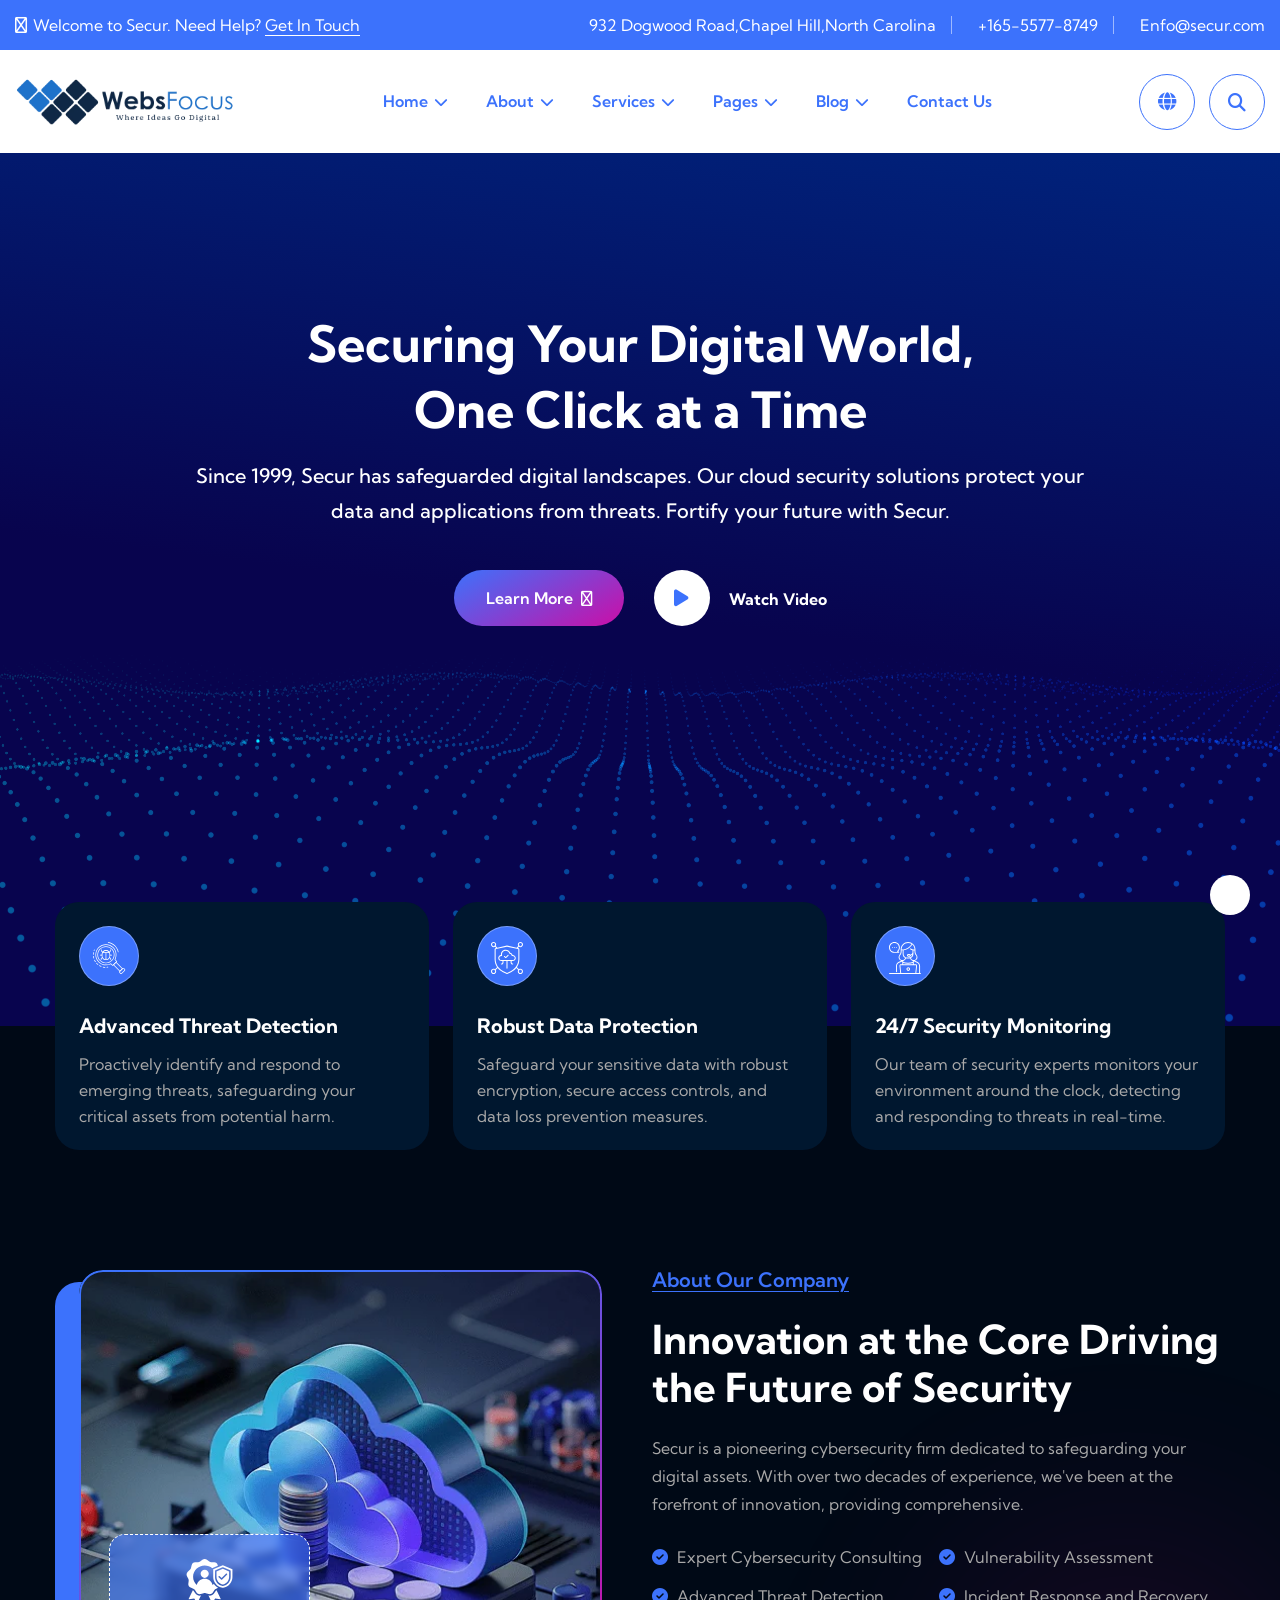
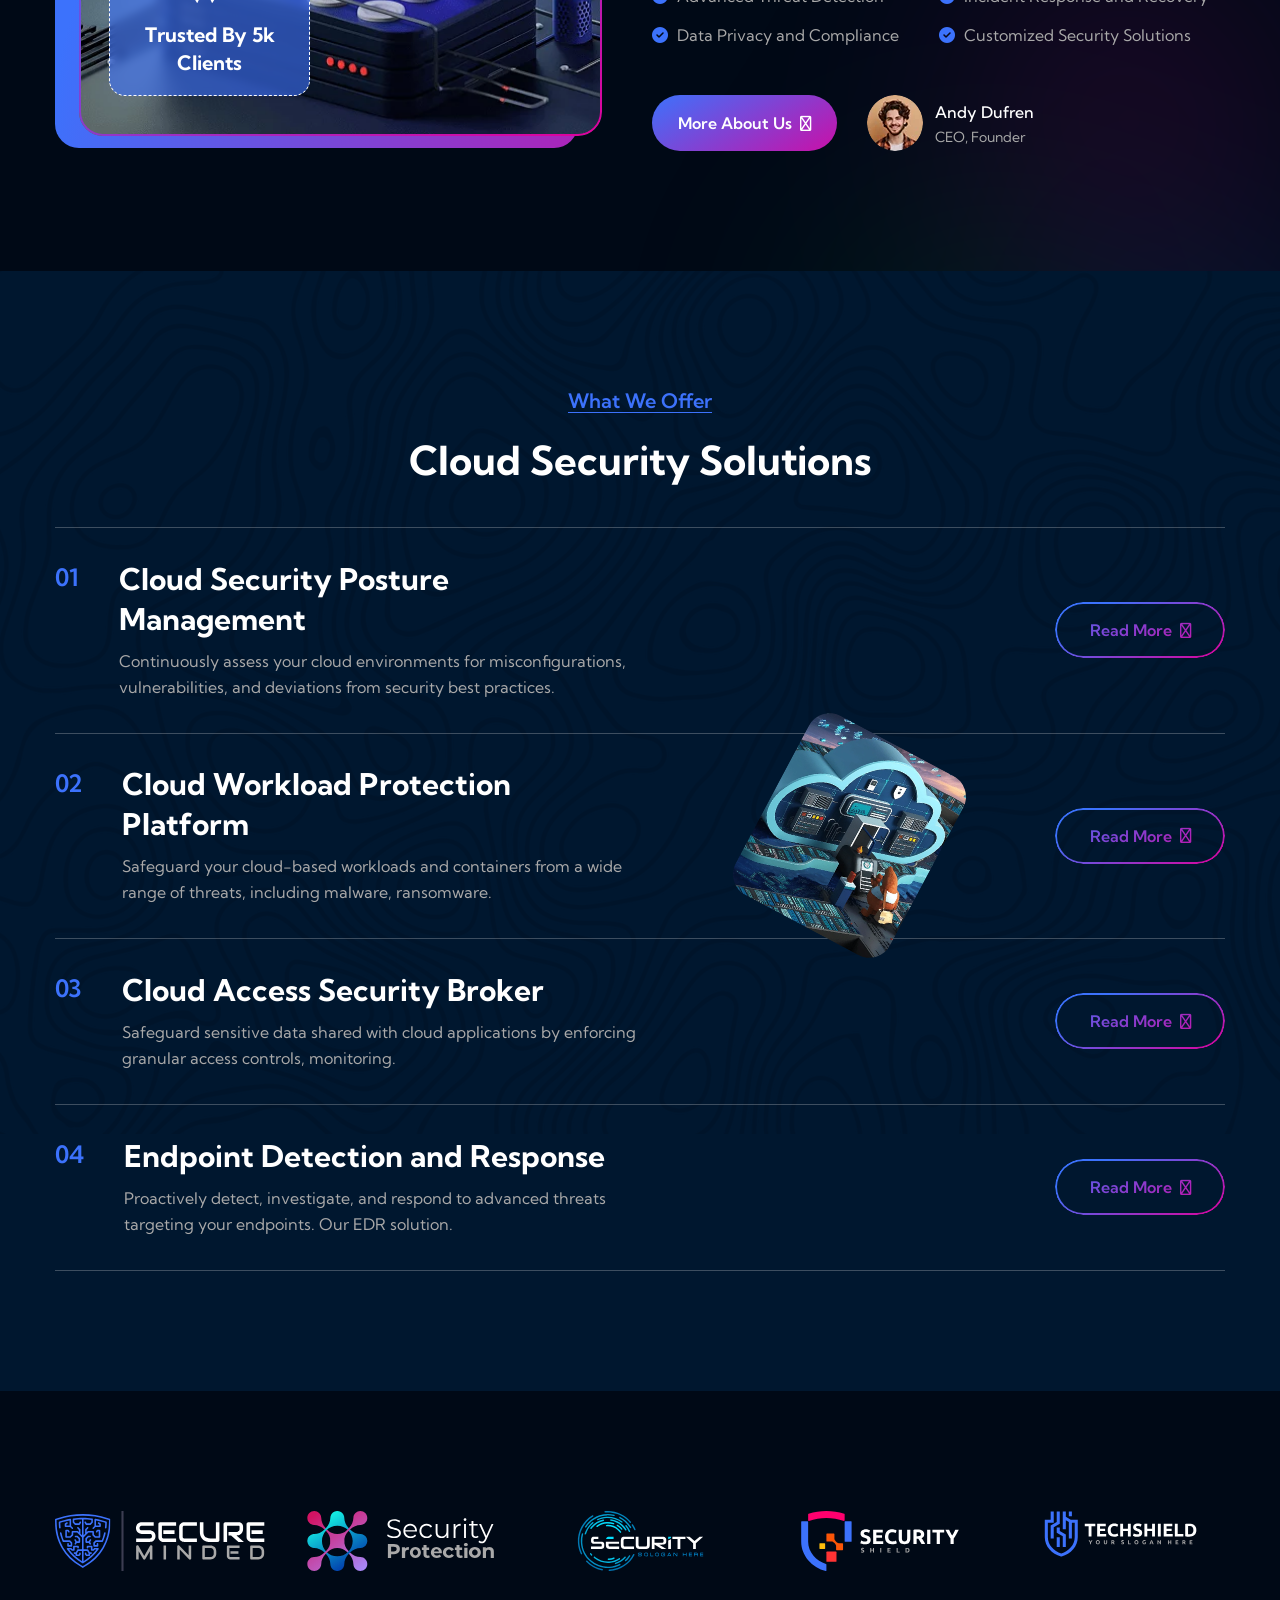
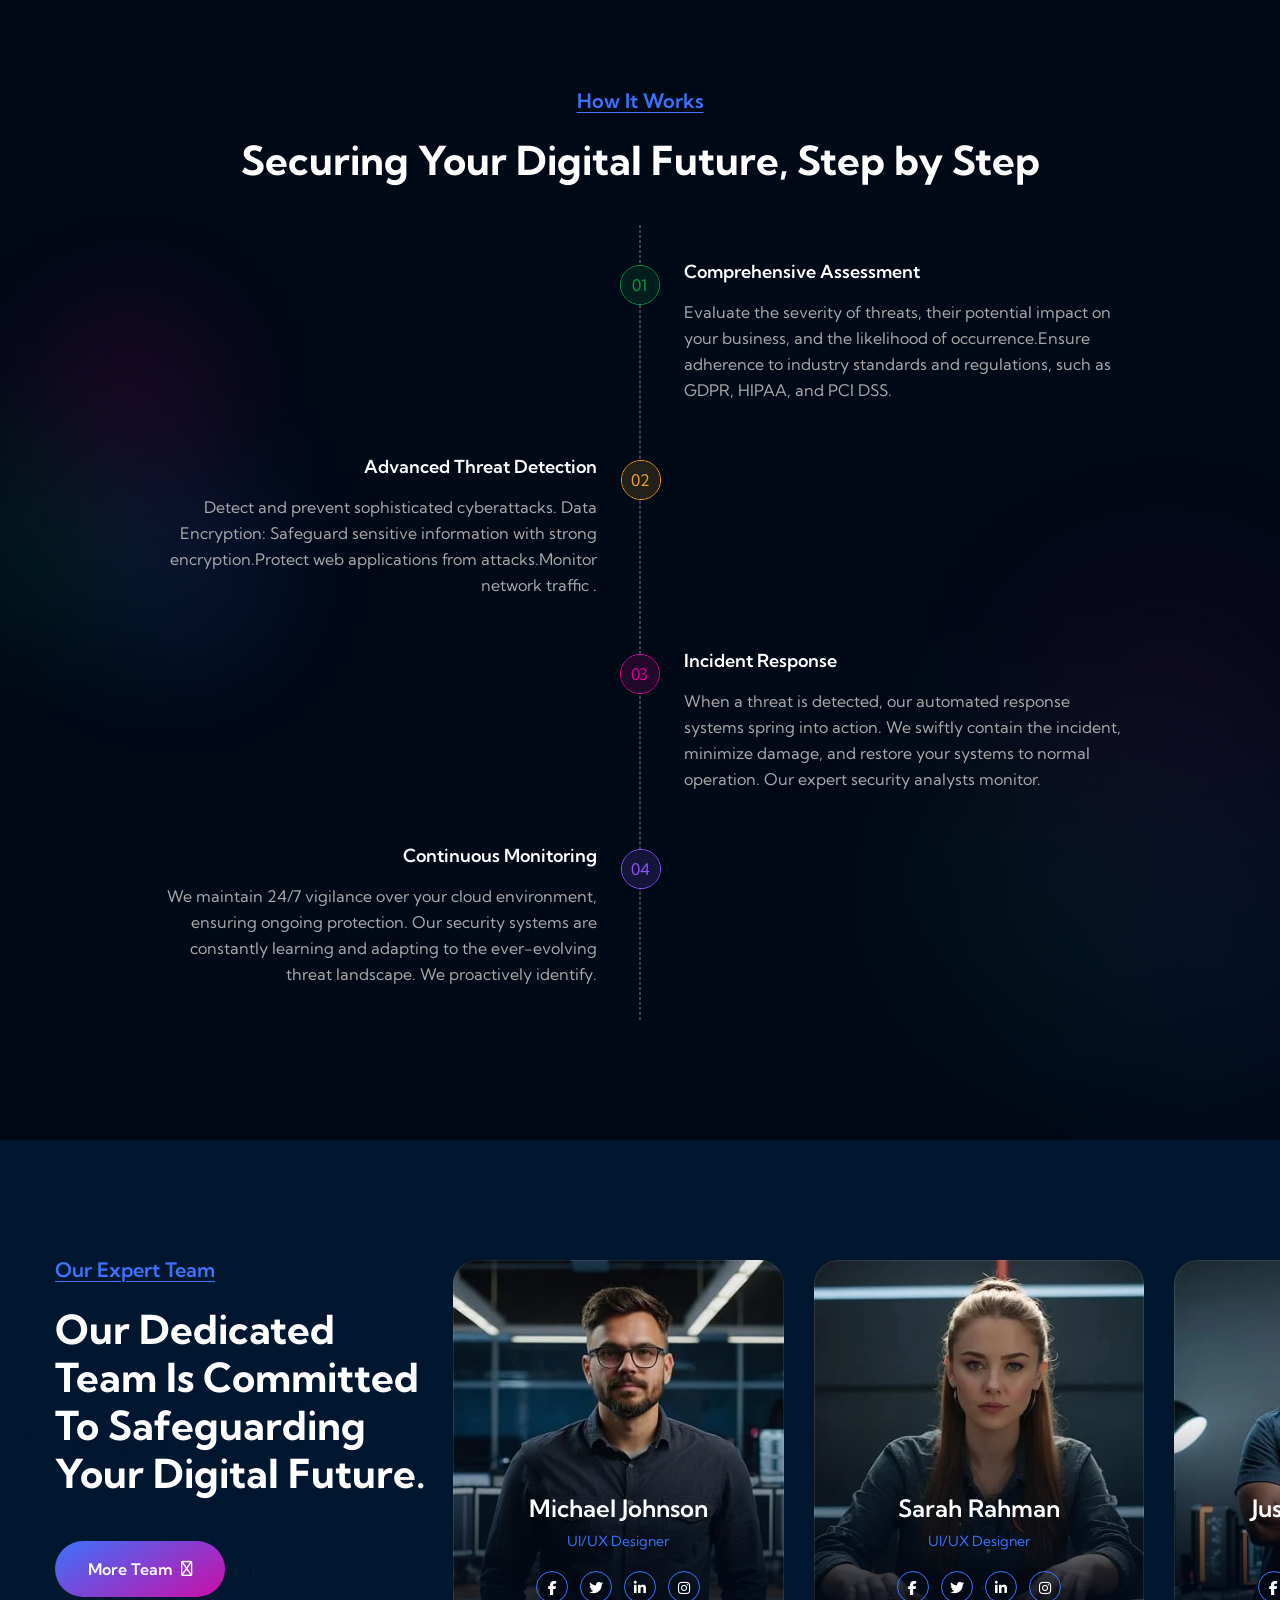
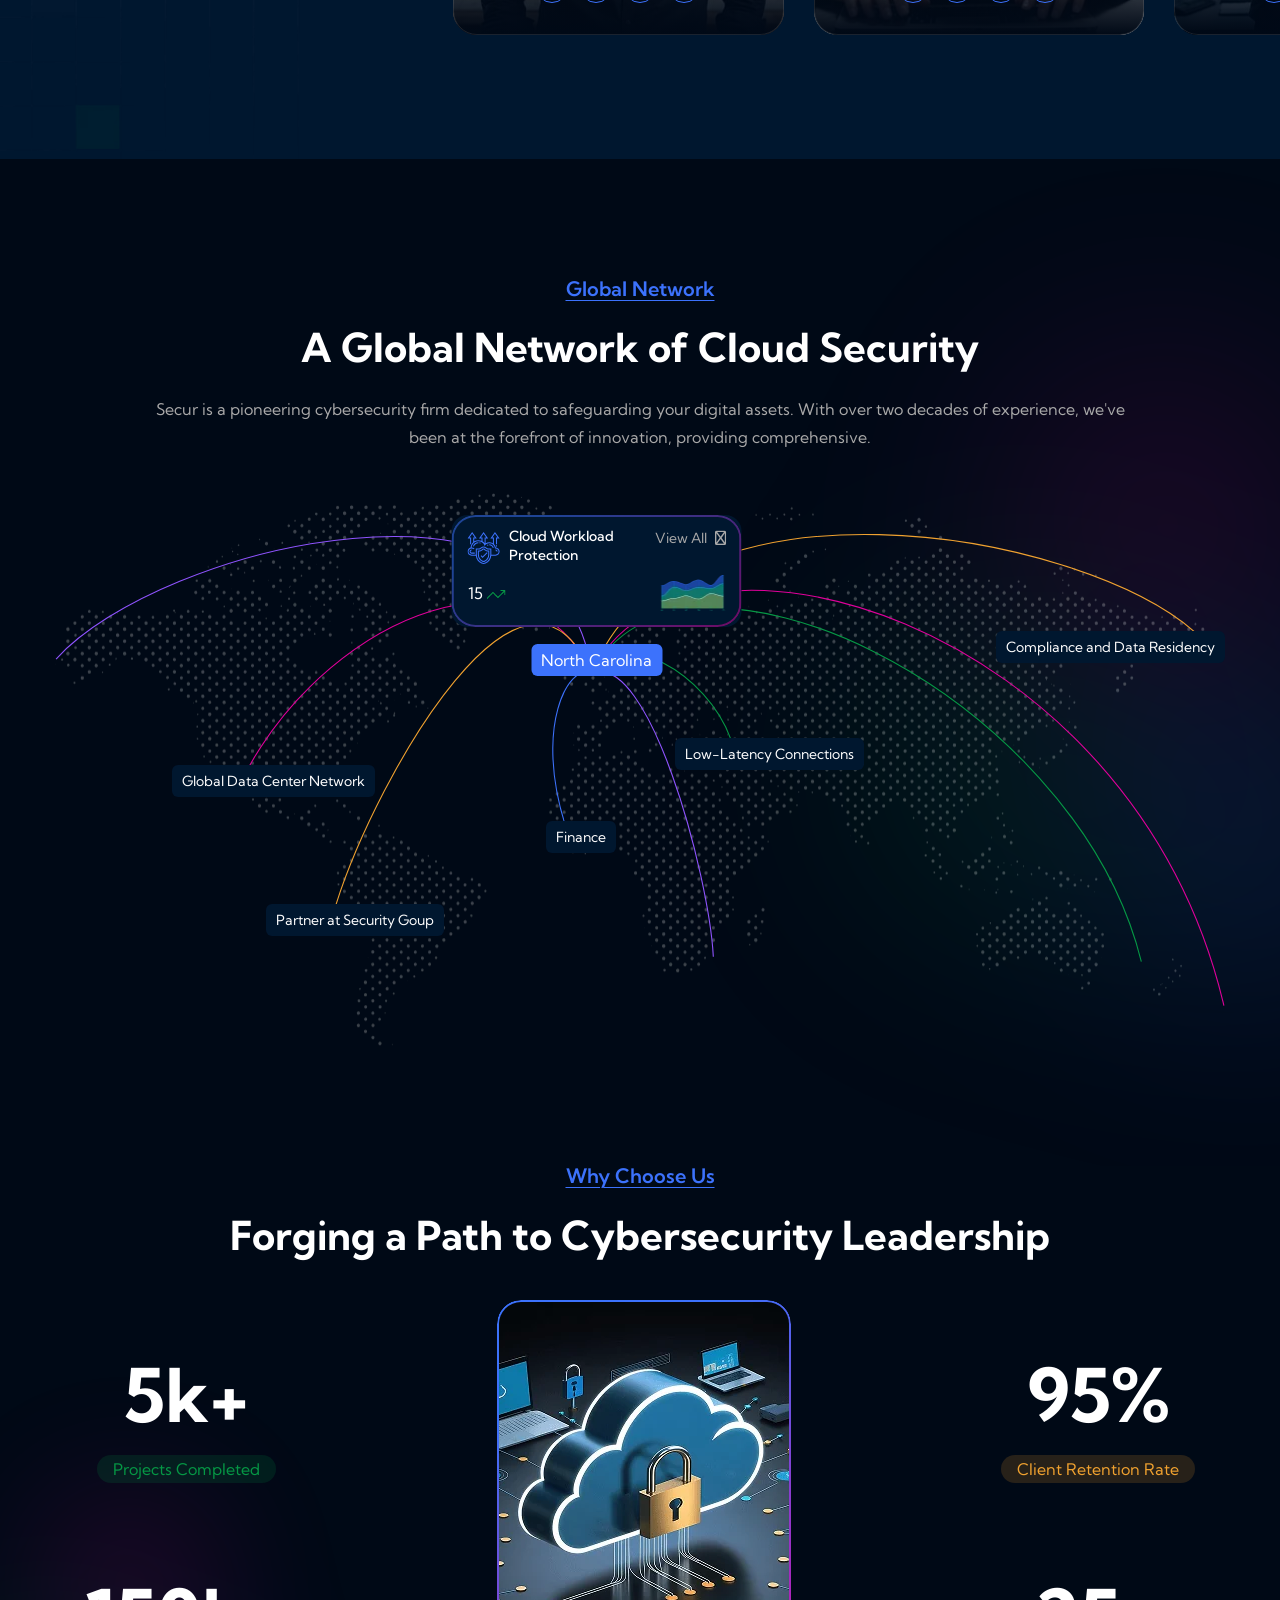
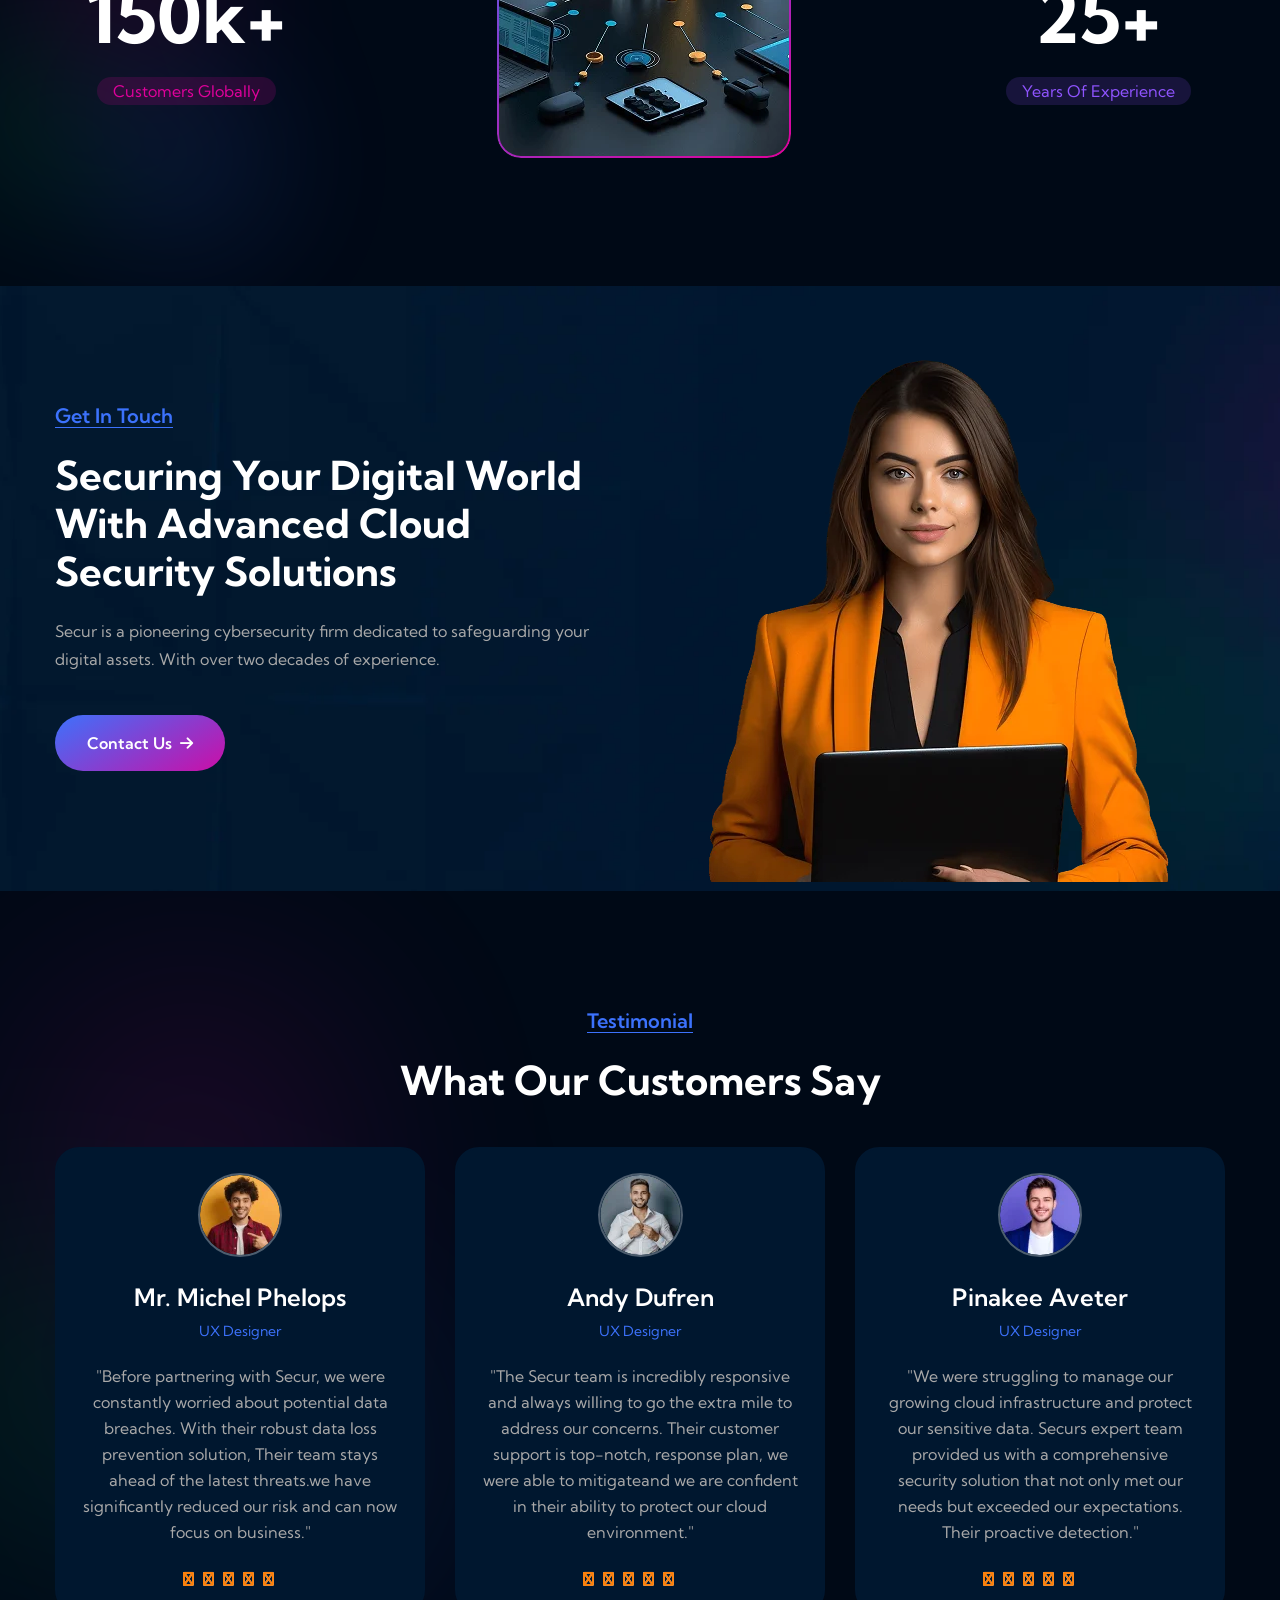
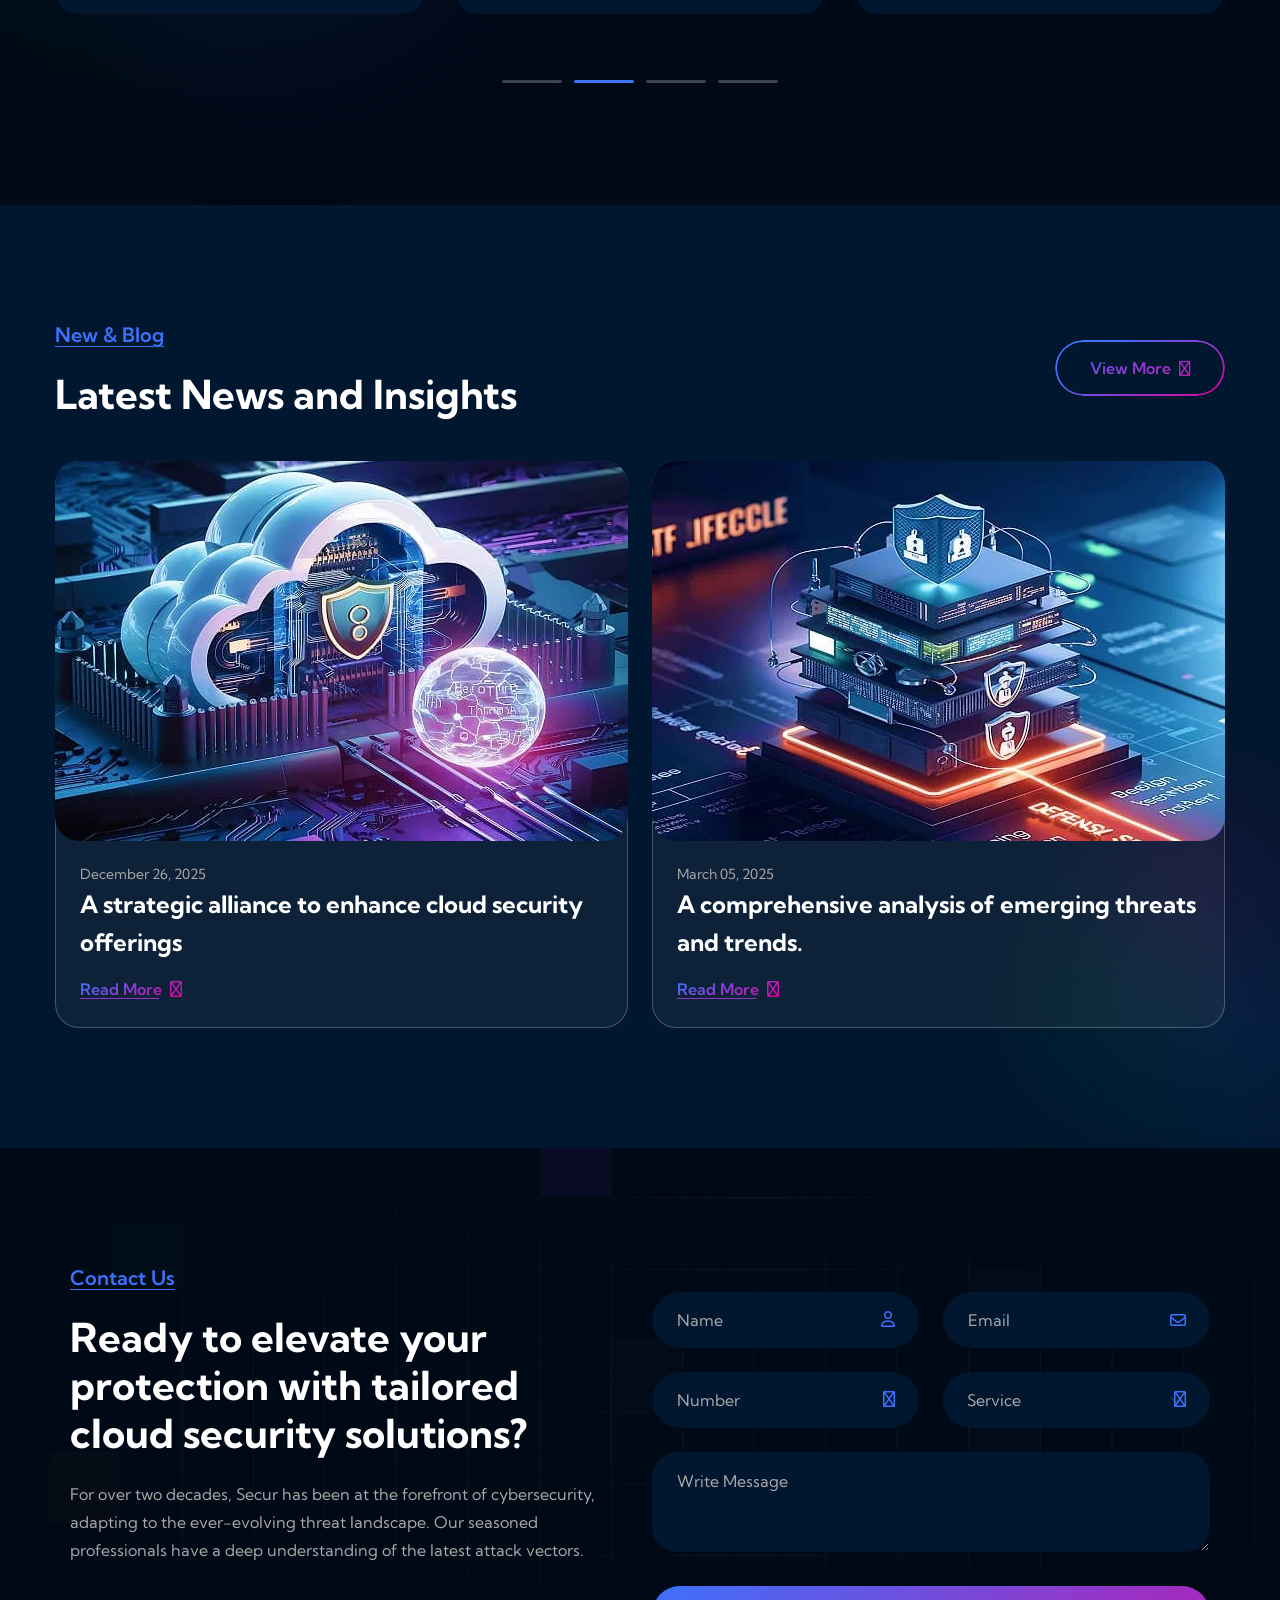
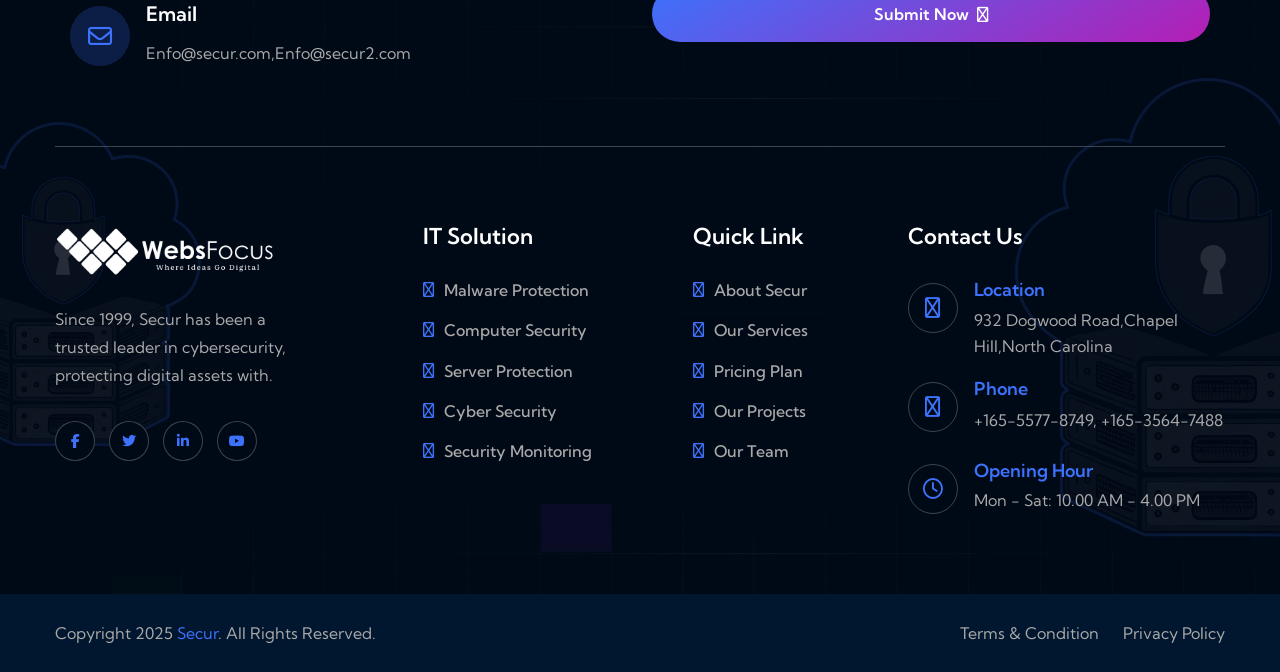
==== index.html @ 9fcf917f "header-and-logo-fix" ====
<!doctype html>
<html class="no-js" lang="zxx">

<head>
    <meta charset="utf-8">
    <meta http-equiv="x-ua-compatible" content="ie=edge">
    <title>Secur - Cyber Security Services Agency HTML Template - Home Two</title>
    <meta name="author" content="Secur">
    <meta name="description" content="Secur - Cyber Security Services Agency HTML Template">
    <meta name="keywords" content="Secur - Cyber Security Services Agency HTML Template">
    <meta name="robots" content="INDEX,FOLLOW">
    <meta name="viewport" content="width=device-width,initial-scale=1,shrink-to-fit=no">
    <link rel="stylesheet" href="https://cdnjs.cloudflare.com/ajax/libs/font-awesome/6.5.2/css/all.min.css">
    <link rel="apple-touch-icon" sizes="57x57" href="assets/img/favicons/apple-icon-57x57.png">
    <link rel="apple-touch-icon" sizes="60x60" href="assets/img/favicons/apple-icon-60x60.png">
    <link rel="apple-touch-icon" sizes="72x72" href="assets/img/favicons/apple-icon-72x72.png">
    <link rel="apple-touch-icon" sizes="76x76" href="assets/img/favicons/apple-icon-76x76.png">
    <link rel="apple-touch-icon" sizes="114x114" href="assets/img/favicons/apple-icon-114x114.png">
    <link rel="apple-touch-icon" sizes="120x120" href="assets/img/favicons/apple-icon-120x120.png">
    <link rel="apple-touch-icon" sizes="144x144" href="assets/img/favicons/apple-icon-144x144.png">
    <link rel="apple-touch-icon" sizes="152x152" href="assets/img/favicons/apple-icon-152x152.png">
    <link rel="apple-touch-icon" sizes="180x180" href="assets/img/favicons/apple-icon-180x180.png">
    <link rel="icon" type="image/png" sizes="192x192" href="assets/img/favicons/android-icon-192x192.png">
    <link rel="icon" type="image/png" sizes="32x32" href="assets/img/favicons/favicon-32x32.png">
    <link rel="icon" type="image/png" sizes="96x96" href="assets/img/favicons/favicon-96x96.png">
    <link rel="icon" type="image/png" sizes="16x16" href="assets/img/favicons/favicon-16x16.png">
    <link rel="manifest" href="assets/img/favicons/manifest.json">
    <meta name="msapplication-TileColor" content="#ffffff">
    <meta name="msapplication-TileImage" content="assets/img/favicons/ms-icon-144x144.png">
    <meta name="theme-color" content="#ffffff">
    <link rel="preconnect" href="https://fonts.googleapis.com">
    <link rel="preconnect" href="https://fonts.gstatic.com" crossorigin>
    <link href="https://fonts.googleapis.com/css2?family=Kumbh+Sans:wght@100..900&display=swap" rel="stylesheet">
    <link rel="stylesheet" href="assets/css/app.min.css">
    <link rel="stylesheet" href="assets/css/style.css">
</head>

<body>
    <div class="ot-menu-wrapper">
        <div class="ot-menu-area text-center"><button class="ot-menu-toggle"><i class="fal fa-times"></i></button>
            <div class="mobile-logo"><a href="index.html"><img src="assets/img/logo.svg" alt="Secur"></a></div>
            <div class="ot-mobile-menu">
                <ul>
                    <li class="menu-item-has-children"><a href="index.html">Home</a>
                        <ul class="sub-menu">
                            <li><a href="index.html">Home One</a></li>
                            <li><a href="index-2.html">Home Two</a></li>
                        </ul>
                    </li>
                    <li class="menu-item-has-children"><a href="#">About</a>
                        <ul class="sub-menu">
                            <li><a href="about.html">About 01</a></li>
                            <li><a href="about-2.html">About 02</a></li>
                        </ul>
                    </li>
                    <li class="menu-item-has-children"><a href="#">Services</a>
                        <ul class="sub-menu">
                            <li><a href="service.html">Service</a></li>
                            <li><a href="service-details.html">Service Details</a></li>
                        </ul>
                    </li>
                    <li class="menu-item-has-children"><a href="#">Pages</a>
                        <ul class="sub-menu">
                            <li><a href="team.html">Team</a></li>
                            <li><a href="team-details.html">Team Details</a></li>
                            <li><a href="project.html">Portfolio</a></li>
                            <li><a href="project-details.html">Portfolio Details</a></li>
                            <li><a href="pricing.html">Pricing</a></li>
                            <li><a href="testimonial.html">Testimonial</a></li>
                            <li><a href="faq.html">Faq Page</a></li>
                            <li><a href="error.html">Error Page</a></li>
                        </ul>
                    </li>
                    <li class="menu-item-has-children"><a href="#">Blog</a>
                        <ul class="sub-menu">
                            <li><a href="blog.html">Blog</a></li>
                            <li><a href="blog-details.html">Blog Details</a></li>
                        </ul>
                    </li>
                    <li><a href="contact.html">Contact Us</a></li>
                </ul>
            </div>
        </div>
    </div>
    <div class="popup-search-box d-none d-lg-block"><button class="searchClose"><i class="fal fa-times"></i></button>
        <div class="sidemenu-content">
            <form action="#"><input type="text" placeholder="What are you looking for?"> <button type="submit"><i
                        class="fal fa-search"></i></button></form>
        </div>
    </div>
    <div class="sidemenu-wrapper sidemenu-info">
        <div class="sidemenu-content"><button class="closeButton sideMenuCls"><i class="far fa-times"></i></button>
            <div class="widget">
                <div class="ot-widget-about">
                    <div class="about-logo"><a href="index.html"><img src="assets/img/logo.svg" alt="Secur"></a></div>
                    <p class="about-text">An IT consultancy can help you assess your technology needs and develop a
                        technology strategy that aligns with your business</p>
                    <div class="ot-social"><a href="https://www.facebook.com/"><i class="fab fa-facebook-f"></i></a> <a
                            href="https://www.twitter.com/"><i class="fab fa-twitter"></i></a> <a
                            href="https://www.linkedin.com/"><i class="fab fa-linkedin-in"></i></a> <a
                            href="https://www.whatsapp.com/"><i class="fab fa-whatsapp"></i></a></div>
                </div>
            </div>
            <div class="widget widget_contact_info" data-cue="slideInUp">
                <h3 class="widget_title">Need Any Help?</h3>
                <p></p>
                <div class="ot-widget-contact">
                    <div class="info-box">
                        <div class="box-icon"><i class="far fa-map-marker-alt"></i></div>
                        <div class="media-body">
                            <h3 class="box-title">Location</h3>
                            <p class="box-text">932 Dogwood Road,Chapel Hill,North Carolina</p>
                        </div>
                    </div>
                    <div class="info-box">
                        <div class="box-icon"><i class="far fa-phone"></i></div>
                        <div class="media-body">
                            <h3 class="box-title">Phone</h3><a class="box-link"
                                href="tel:16555778749">+165-5577-8749,</a> <a class="box-link"
                                href="tel:16535647488">+165-3564-7488</a>
                        </div>
                    </div>
                    <div class="info-box">
                        <div class="box-icon"><i class="far fa-envelope"></i></div>
                        <div class="media-body">
                            <h3 class="box-title">Email</h3><a class="box-link"
                                href="mailto:enfo@secur2.com">Enfo@secur.com,</a> <a class="box-link"
                                href="mailto:enfo@secur2.com">Enfo@secur2.com</a>
                        </div>
                    </div>
                </div>
            </div>
            <div class="widget">
                <h3 class="widget_title">Newsletter</h3>
                <div class="newsletter-widget">
                    <p class="footer-text">Sign up to searing weekly newsletter to get the latest updates from us.</p>
                    <form action="#" class="newsletter-form">
                        <div class="form-group"><input class="form-control" type="email"
                                placeholder="Enter Email Address" required=""></div><button type="submit"
                            class="icon-btn"><i class="fal fa-paper-plane"></i></button>
                    </form>
                </div>
            </div>
        </div>
    </div>
    <header class="ot-header header-layout2">
        <div class="header-top">
            <div class="container">
                <div class="row justify-content-xl-between justify-content-center align-items-center gy-2">
                    <div class="col-auto">
                        <div class="header-links">
                            <ul>
                                <li><i class="far fa-home"></i>Welcome to <a href="index.html">Secur.</a> Need Help? <a
                                        class="line-btn" href="contact.html">Get in Touch</a></li>
                            </ul>
                        </div>
                    </div>
                    <div class="col-auto d-none d-xl-block">
                        <div class="header-links">
                            <ul>
                                <li><i class="fal fa-map-marker-alt"></i><a target="_blank"
                                        href="https://www.google.com/maps/">932 Dogwood Road,Chapel Hill,North
                                        Carolina</a></li>
                                <li><i class="fal fa-phone"></i> <a href="tel:1655778749">+165-5577-8749</a></li>
                                <li><i class="fal fa-envelope"></i> <a href="mailto:Enfo@secur.com">Enfo@secur.com</a>
                                </li>
                            </ul>
                        </div>
                    </div>
                </div>
            </div>
        </div>
        <div class="sticky-wrapper">
            <div class="menu-area">
                <div class="container">
                    <div class="row align-items-center justify-content-between">
                        <div class="col-auto">
                            <div class="header-logo"><a href="index.html"><img src="assets/img/logo.webp" width="220"
                                        height="44" alt="Secur"></a></div>
                        </div>
                        <div class="col-auto">
                            <nav class="main-menu d-none d-lg-inline-block">
                                <ul>
                                    <li class="menu-item-has-children"><a href="index.html">Home</a>
                                        <ul class="sub-menu">
                                            <li><a href="index.html">Home One</a></li>
                                            <li><a href="index-2.html">Home Two</a></li>
                                        </ul>
                                    </li>
                                    <li class="menu-item-has-children"><a href="#">About</a>
                                        <ul class="sub-menu">
                                            <li><a href="about.html">About 01</a></li>
                                            <li><a href="about-2.html">About 02</a></li>
                                        </ul>
                                    </li>
                                    <li class="menu-item-has-children"><a href="#">Services</a>
                                        <ul class="sub-menu">
                                            <li><a href="service.html">Service</a></li>
                                            <li><a href="service-details.html">Service Details</a></li>
                                        </ul>
                                    </li>
                                    <li class="menu-item-has-children"><a href="#">Pages</a>
                                        <ul class="sub-menu">
                                            <li><a href="team.html">Team</a></li>
                                            <li><a href="team-details.html">Team Details</a></li>
                                            <li><a href="project.html">Portfolio</a></li>
                                            <li><a href="project-details.html">Portfolio Details</a></li>
                                            <li><a href="pricing.html">Pricing</a></li>
                                            <li><a href="testimonial.html">Testimonial</a></li>
                                            <li><a href="faq.html">Faq Page</a></li>
                                            <li><a href="error.html">Error Page</a></li>
                                        </ul>
                                    </li>
                                    <li class="menu-item-has-children"><a href="#">Blog</a>
                                        <ul class="sub-menu">
                                            <li><a href="blog.html">Blog</a></li>
                                            <li><a href="blog-details.html">Blog Details</a></li>
                                        </ul>
                                    </li>
                                    <li><a href="contact.html">Contact Us</a></li>
                                </ul>
                            </nav>
                        </div>
                        <div class="col-auto">
                            <div class="header-button">
                                <div class="dropdown-link"><a class="dropdown-toggle icon-btn" href="#" role="button"
                                        id="dropdownMenuLink1" data-bs-toggle="dropdown" aria-expanded="false"><i
                                            class="fa-solid fa-globe"></i></a>
                                    <ul class="dropdown-menu" aria-labelledby="dropdownMenuLink1">
                                        <li><a href="#">German</a> <a href="#">French</a> <a href="#">Italian</a> <a
                                                href="#">Latvian</a> <a href="#">Spanish</a> <a href="#">Greek</a></li>
                                    </ul>
                                </div><button type="button" class="icon-btn searchBoxToggler d-lg-block"><i
                                        class="fa-solid fa-magnifying-glass"></i></button>
                            </div>
                        </div>
                    </div>
                </div>
            </div>
        </div>
    </header>
    <div class="ot-hero-wrapper hero-2" id="hero2">
        <div class="waves"></div>
        <div class="hero-bg-line1">
            <div class="line"></div>
            <div class="line"></div>
            <div class="line"></div>
            <div class="line"></div>
            <div class="line"></div>
            <div class="line d-sm-block d-none"></div>
            <div class="line d-sm-block d-none"></div>
            <div class="line d-sm-block d-none"></div>
            <div class="line d-sm-block d-none"></div>
            <div class="line d-sm-block d-none"></div>
        </div>
        <div class="container">
            <div class="row justify-content-center text-center">
                <div class="col-12">
                    <div class="hero-style2">
                        <h1 class="hero-title"><span class="title1" data-cue="slideInUp" data-delay="100">Securing Your
                                Digital World,</span> <span class="title2" data-cue="slideInUp" data-delay="200">One
                                Click at a Time</span></h1>
                        <p class="hero-text" data-cue="slideInUp" data-delay="300">Since 1999, Secur has safeguarded
                            digital landscapes. Our cloud security solutions protect your data and applications from
                            threats. Fortify your future with Secur.</p>
                        <div class="btn-wrap justify-content-center" data-cue="slideInUp" data-delay="200"><a
                                href="contact.html" class="ot-btn">Learn More <i
                                    class="far fa-long-arrow-right ms-2"></i></a> <a
                                href="https://www.youtube.com/watch?v=_sI_Ps7JSEk"
                                class="video-btn-wrap popup-video"><span class="play-btn"><i
                                        class="fas fa-play"></i></span> Watch Video</a></div>
                    </div>
                </div>
            </div>
        </div>
    </div>
    <script src="assets/js/wave.js"></script>
    <section class="feature-area-1 position-relative z-index-common">
        <div class="container">
            <div class="row gy-30">
                <div class="col-lg-4" data-cue="slideInUp">
                    <div class="feature-card">
                        <div class="box-icon"><img src="assets/img/icon/feature-icon1-1.svg" alt="icon"></div>
                        <h3 class="box-title">Advanced Threat Detection</h3>
                        <p class="box-text">Proactively identify and respond to emerging threats, safeguarding your
                            critical assets from potential harm.</p>
                    </div>
                </div>
                <div class="col-lg-4" data-cue="slideInUp">
                    <div class="feature-card">
                        <div class="box-icon"><img src="assets/img/icon/feature-icon1-2.svg" alt="icon"></div>
                        <h3 class="box-title">Robust Data Protection</h3>
                        <p class="box-text">Safeguard your sensitive data with robust encryption, secure access
                            controls, and data loss prevention measures.</p>
                    </div>
                </div>
                <div class="col-lg-4" data-cue="slideInUp">
                    <div class="feature-card">
                        <div class="box-icon"><img src="assets/img/icon/feature-icon1-3.svg" alt="icon"></div>
                        <h3 class="box-title">24/7 Security Monitoring</h3>
                        <p class="box-text">Our team of security experts monitors your environment around the clock,
                            detecting and responding to threats in real-time.</p>
                    </div>
                </div>
            </div>
        </div>
    </section>
    <div class="about-sec2 position-relative overflow-hidden space" id="about-sec">
        <div class="shape-mockup bg-gradient-shape1" data-bottom="0" data-right="0" data-left="auto" data-top="auto">
        </div>
        <div class="container">
            <div class="row gy-40">
                <div class="col-xl-6">
                    <div class="img-box2" data-cue="slideInLeft">
                        <div class="img1">
                            <div class="img-box2-shape1"></div><img src="assets/img/normal/about2-1.png" alt="About">
                        </div>
                        <div class="about-experience-wrap jump">
                            <div class="box-icon"><img src="assets/img/icon/about-icon2-1.svg" alt="icon"></div>
                            <div class="about-counter-wrap">Trusted By 5k Clients</div>
                        </div>
                    </div>
                </div>
                <div class="col-xl-6">
                    <div class="about-wrap2">
                        <div class="title-area mb-25"><span class="sub-title style2" data-cue="slideInUp">About Our
                                Company</span>
                            <h2 class="sec-title" data-cue="slideInUp" data-delay="100">Innovation at the Core Driving
                                the Future of Security</h2>
                            <p class="sec-text" data-cue="slideInUp" data-delay="200">Secur is a pioneering
                                cybersecurity firm dedicated to safeguarding your digital assets. With over two decades
                                of experience, we've been at the forefront of innovation, providing comprehensive.</p>
                        </div>
                        <div class="check-list style-grid" data-cue="slideInUp">
                            <ul>
                                <li><i class="fas fa-check-circle"></i> Expert Cybersecurity Consulting</li>
                                <li><i class="fas fa-check-circle"></i> Vulnerability Assessment</li>
                                <li><i class="fas fa-check-circle"></i> Advanced Threat Detection</li>
                                <li><i class="fas fa-check-circle"></i> Incident Response and Recovery</li>
                                <li><i class="fas fa-check-circle"></i> Data Privacy and Compliance</li>
                                <li><i class="fas fa-check-circle"></i> Customized Security Solutions</li>
                            </ul>
                        </div>
                        <div class="btn-wrap mt-35" data-cue="slideInUp"><a href="about.html" class="ot-btn">More About
                                Us<i class="far fa-long-arrow-right ms-2"></i></a>
                            <div class="about-profile">
                                <div class="avater"><img src="assets/img/normal/about-profile1-1.png" alt="avater">
                                </div>
                                <div class="media-body">
                                    <h5 class="about-profile-name">Andy Dufren</h5>
                                    <p class="desig">CEO, Founder</p>
                                </div>
                            </div>
                        </div>
                    </div>
                </div>
            </div>
        </div>
    </div>
    <section class="bg-top-center bg-smoke space overflow-hidden" id="service-sec"
        data-bg-src="assets/img/bg/bg-wave-shape1.png">
        <div class="container">
            <div class="title-area text-center"><span class="sub-title style2" data-cue="slideInUp">What We Offer</span>
                <h2 class="sec-title" data-cue="slideInUp">Cloud Security Solutions</h2>
            </div>
            <div class="row justify-content-center">
                <div class="col-12 service-list-wrap" data-cue="slideInUp">
                    <div class="service-list hover-item">
                        <div class="box-number">01</div>
                        <div class="box-content">
                            <h3 class="box-title"><a href="service-details.html">Cloud Security Posture Management</a>
                            </h3>
                            <p class="box-text">Continuously assess your cloud environments for misconfigurations,
                                vulnerabilities, and deviations from security best practices.</p>
                        </div>
                        <div class="box-img"><img src="assets/img/service/service2-1.jpg" alt="img"></div>
                        <div class="btn-wrap"><a href="service-details.html" class="ot-btn style-border">Read More<i
                                    class="far fa-long-arrow-right ms-2"></i></a></div>
                    </div>
                </div>
                <div class="col-12 service-list-wrap" data-cue="slideInUp">
                    <div class="service-list hover-item item-active">
                        <div class="box-number">02</div>
                        <div class="box-content">
                            <h3 class="box-title"><a href="service-details.html">Cloud Workload Protection Platform</a>
                            </h3>
                            <p class="box-text">Safeguard your cloud-based workloads and containers from a wide range of
                                threats, including malware, ransomware.</p>
                        </div>
                        <div class="box-img"><img src="assets/img/service/service2-2.jpg" alt="img"></div>
                        <div class="btn-wrap"><a href="service-details.html" class="ot-btn style-border">Read More<i
                                    class="far fa-long-arrow-right ms-2"></i></a></div>
                    </div>
                </div>
                <div class="col-12 service-list-wrap" data-cue="slideInUp">
                    <div class="service-list hover-item">
                        <div class="box-number">03</div>
                        <div class="box-content">
                            <h3 class="box-title"><a href="service-details.html">Cloud Access Security Broker</a></h3>
                            <p class="box-text">Safeguard sensitive data shared with cloud applications by enforcing
                                granular access controls, monitoring.</p>
                        </div>
                        <div class="box-img"><img src="assets/img/service/service2-3.jpg" alt="img"></div>
                        <div class="btn-wrap"><a href="service-details.html" class="ot-btn style-border">Read More<i
                                    class="far fa-long-arrow-right ms-2"></i></a></div>
                    </div>
                </div>
                <div class="col-12 service-list-wrap" data-cue="slideInUp">
                    <div class="service-list hover-item">
                        <div class="box-number">04</div>
                        <div class="box-content">
                            <h3 class="box-title"><a href="service-details.html">Endpoint Detection and Response</a>
                            </h3>
                            <p class="box-text">Proactively detect, investigate, and respond to advanced threats
                                targeting your endpoints. Our EDR solution.</p>
                        </div>
                        <div class="box-img"><img src="assets/img/service/service2-4.jpg" alt="img"></div>
                        <div class="btn-wrap"><a href="service-details.html" class="ot-btn style-border">Read More<i
                                    class="far fa-long-arrow-right ms-2"></i></a></div>
                    </div>
                </div>
            </div>
        </div>
    </section>
    <div class="space">
        <div class="container ot-container">
            <div class="swiper ot-slider" data-cue="slideInUp" id="blogSlider1"
                data-slider-options='{"breakpoints":{"0":{"slidesPerView":2},"576":{"slidesPerView":"2"},"768":{"slidesPerView":"3"},"992":{"slidesPerView":"4"},"1200":{"slidesPerView":"5"},"1400":{"slidesPerView":"5"}}}'>
                <div class="swiper-wrapper">
                    <div class="swiper-slide">
                        <div class="brand-card"><a target="_blank" href="#"><img src="assets/img/brand/brand_1_1.svg"
                                    alt="Brand Logo"></a></div>
                    </div>
                    <div class="swiper-slide">
                        <div class="brand-card"><a target="_blank" href="#"><img src="assets/img/brand/brand_1_2.svg"
                                    alt="Brand Logo"></a></div>
                    </div>
                    <div class="swiper-slide">
                        <div class="brand-card"><a target="_blank" href="#"><img src="assets/img/brand/brand_1_3.svg"
                                    alt="Brand Logo"></a></div>
                    </div>
                    <div class="swiper-slide">
                        <div class="brand-card"><a target="_blank" href="#"><img src="assets/img/brand/brand_1_4.svg"
                                    alt="Brand Logo"></a></div>
                    </div>
                    <div class="swiper-slide">
                        <div class="brand-card"><a target="_blank" href="#"><img src="assets/img/brand/brand_1_5.svg"
                                    alt="Brand Logo"></a></div>
                    </div>
                    <div class="swiper-slide">
                        <div class="brand-card"><a target="_blank" href="#"><img src="assets/img/brand/brand_1_1.svg"
                                    alt="Brand Logo"></a></div>
                    </div>
                    <div class="swiper-slide">
                        <div class="brand-card"><a target="_blank" href="#"><img src="assets/img/brand/brand_1_2.svg"
                                    alt="Brand Logo"></a></div>
                    </div>
                    <div class="swiper-slide">
                        <div class="brand-card"><a target="_blank" href="#"><img src="assets/img/brand/brand_1_3.svg"
                                    alt="Brand Logo"></a></div>
                    </div>
                    <div class="swiper-slide">
                        <div class="brand-card"><a target="_blank" href="#"><img src="assets/img/brand/brand_1_4.svg"
                                    alt="Brand Logo"></a></div>
                    </div>
                    <div class="swiper-slide">
                        <div class="brand-card"><a target="_blank" href="#"><img src="assets/img/brand/brand_1_5.svg"
                                    alt="Brand Logo"></a></div>
                    </div>
                </div>
            </div>
        </div>
    </div>
    <div class="space-bottom overflow-hidden">
        <div class="shape-mockup bg-gradient-shape1 why-bg-gradient1" data-top="auto" data-bottom="30%" data-right="0"
            data-left="auto"></div>
        <div class="shape-mockup bg-gradient-shape1 why-bg-gradient2" data-top="20%" data-left="3%"></div>
        <div class="container">
            <div class="title-area mb-40 text-center"><span class="sub-title style2" data-cue="slideInUp">How it
                    Works</span>
                <h2 class="sec-title" data-cue="slideInUp" data-delay="100">Securing Your Digital Future, Step by Step
                </h2>
            </div>
            <div class="row">
                <div class="col-12">
                    <ul class="work-process-list">
                        <li class="work-process-single-list" data-cue="slideInUp">
                            <div class="single-work-process">
                                <div class="box-number" data-theme-color="#069845"><span class="box-number-bg"
                                        data-theme-color="#011E1D"></span> 01</div>
                                <div class="box-content">
                                    <h4 class="box-title">Comprehensive Assessment</h4>
                                    <p class="box-text">Evaluate the severity of threats, their potential impact on your
                                        business, and the likelihood of occurrence.Ensure adherence to industry
                                        standards and regulations, such as GDPR, HIPAA, and PCI DSS.</p>
                                </div>
                            </div>
                        </li>
                        <li class="work-process-single-list" data-cue="slideInUp">
                            <div class="single-work-process">
                                <div class="box-number" data-theme-color="#F0A230"><span class="box-number-bg"
                                        data-theme-color="#24201A"></span> 02</div>
                                <div class="box-content">
                                    <h4 class="box-title">Advanced Threat Detection</h4>
                                    <p class="box-text">Detect and prevent sophisticated cyberattacks. Data Encryption:
                                        Safeguard sensitive information with strong encryption.Protect web applications
                                        from attacks.Monitor network traffic .</p>
                                </div>
                            </div>
                        </li>
                        <li class="work-process-single-list" data-cue="slideInUp">
                            <div class="single-work-process">
                                <div class="box-number" data-theme-color="#E0009B"><span class="box-number-bg"
                                        data-theme-color="#22082A"></span> 03</div>
                                <div class="box-content">
                                    <h4 class="box-title">Incident Response</h4>
                                    <p class="box-text">When a threat is detected, our automated response systems spring
                                        into action. We swiftly contain the incident, minimize damage, and restore your
                                        systems to normal operation. Our expert security analysts monitor.</p>
                                </div>
                            </div>
                        </li>
                        <li class="work-process-single-list" data-cue="slideInUp">
                            <div class="single-work-process">
                                <div class="box-number" data-theme-color="#8F54FF"><span class="box-number-bg"
                                        data-theme-color="#151439"></span> 04</div>
                                <div class="box-content">
                                    <h4 class="box-title">Continuous Monitoring</h4>
                                    <p class="box-text">We maintain 24/7 vigilance over your cloud environment, ensuring
                                        ongoing protection. Our security systems are constantly learning and adapting to
                                        the ever-evolving threat landscape. We proactively identify.</p>
                                </div>
                            </div>
                        </li>
                    </ul>
                </div>
            </div>
        </div>
    </div>
    <section class="space bg-smoke overflow-hidden" id="team-sec" data-bg-src="assets/img/bg/team-bg2-1.png">
        <div class="container">
            <div class="row">
                <div class="col-xl-4">
                    <div class="title-area"><span class="sub-title style2" data-cue="slideInUp">Our Expert Team</span>
                        <h2 class="sec-title" data-cue="slideInUp">Our Dedicated Team Is Committed To Safeguarding Your
                            Digital Future.</h2>
                        <div class="btn-wrap" data-cue="slideInUp"><a href="team.html" class="ot-btn mb-0">More Team<i
                                    class="far fa-long-arrow-right ms-2"></i></a></div>
                    </div>
                </div>
                <div class="col-xl-8">
                    <div class="slider-area">
                        <div class="swiper ot-slider team-slider2" data-cue="slideInUp" id="teamSlider2"
                            data-slider-options='{"breakpoints":{"0":{"slidesPerView":1},"600":{"slidesPerView":"2"},"768":{"slidesPerView":"3"}}}'>
                            <div class="swiper-wrapper">
                                <div class="swiper-slide">
                                    <div class="ot-team team-card2">
                                        <div class="box-img"><img src="assets/img/team/team_2_1.jpg" alt="Team"></div>
                                        <div class="box-content">
                                            <h3 class="box-title"><a href="team-details.html">Michael Johnson</a></h3>
                                            <span class="box-desig">UI/UX Designer</span>
                                            <div class="ot-social style3"><a target="_blank"
                                                    href="https://facebook.com/"><i class="fab fa-facebook-f"></i></a>
                                                <a target="_blank" href="https://twitter.com/"><i
                                                        class="fab fa-twitter"></i></a> <a target="_blank"
                                                    href="https://linkedin.com/"><i class="fab fa-linkedin-in"></i></a>
                                                <a target="_blank" href="https://instagram.com/"><i
                                                        class="fab fa-instagram"></i></a></div>
                                        </div>
                                    </div>
                                </div>
                                <div class="swiper-slide">
                                    <div class="ot-team team-card2">
                                        <div class="box-img"><img src="assets/img/team/team_2_2.jpg" alt="Team"></div>
                                        <div class="box-content">
                                            <h3 class="box-title"><a href="team-details.html">Sarah Rahman</a></h3><span
                                                class="box-desig">UI/UX Designer</span>
                                            <div class="ot-social style3"><a target="_blank"
                                                    href="https://facebook.com/"><i class="fab fa-facebook-f"></i></a>
                                                <a target="_blank" href="https://twitter.com/"><i
                                                        class="fab fa-twitter"></i></a> <a target="_blank"
                                                    href="https://linkedin.com/"><i class="fab fa-linkedin-in"></i></a>
                                                <a target="_blank" href="https://instagram.com/"><i
                                                        class="fab fa-instagram"></i></a></div>
                                        </div>
                                    </div>
                                </div>
                                <div class="swiper-slide">
                                    <div class="ot-team team-card2">
                                        <div class="box-img"><img src="assets/img/team/team_2_3.jpg" alt="Team"></div>
                                        <div class="box-content">
                                            <h3 class="box-title"><a href="team-details.html">Justin Kingdony</a></h3>
                                            <span class="box-desig">UI/UX Designer</span>
                                            <div class="ot-social style3"><a target="_blank"
                                                    href="https://facebook.com/"><i class="fab fa-facebook-f"></i></a>
                                                <a target="_blank" href="https://twitter.com/"><i
                                                        class="fab fa-twitter"></i></a> <a target="_blank"
                                                    href="https://linkedin.com/"><i class="fab fa-linkedin-in"></i></a>
                                                <a target="_blank" href="https://instagram.com/"><i
                                                        class="fab fa-instagram"></i></a></div>
                                        </div>
                                    </div>
                                </div>
                                <div class="swiper-slide">
                                    <div class="ot-team team-card2">
                                        <div class="box-img"><img src="assets/img/team/team_2_1.jpg" alt="Team"></div>
                                        <div class="box-content">
                                            <h3 class="box-title"><a href="team-details.html">Michael Johnson</a></h3>
                                            <span class="box-desig">UI/UX Designer</span>
                                            <div class="ot-social style3"><a target="_blank"
                                                    href="https://facebook.com/"><i class="fab fa-facebook-f"></i></a>
                                                <a target="_blank" href="https://twitter.com/"><i
                                                        class="fab fa-twitter"></i></a> <a target="_blank"
                                                    href="https://linkedin.com/"><i class="fab fa-linkedin-in"></i></a>
                                                <a target="_blank" href="https://instagram.com/"><i
                                                        class="fab fa-instagram"></i></a></div>
                                        </div>
                                    </div>
                                </div>
                                <div class="swiper-slide">
                                    <div class="ot-team team-card2">
                                        <div class="box-img"><img src="assets/img/team/team_2_2.jpg" alt="Team"></div>
                                        <div class="box-content">
                                            <h3 class="box-title"><a href="team-details.html">Sarah Rahman</a></h3><span
                                                class="box-desig">UI/UX Designer</span>
                                            <div class="ot-social style3"><a target="_blank"
                                                    href="https://facebook.com/"><i class="fab fa-facebook-f"></i></a>
                                                <a target="_blank" href="https://twitter.com/"><i
                                                        class="fab fa-twitter"></i></a> <a target="_blank"
                                                    href="https://linkedin.com/"><i class="fab fa-linkedin-in"></i></a>
                                                <a target="_blank" href="https://instagram.com/"><i
                                                        class="fab fa-instagram"></i></a></div>
                                        </div>
                                    </div>
                                </div>
                                <div class="swiper-slide">
                                    <div class="ot-team team-card2">
                                        <div class="box-img"><img src="assets/img/team/team_2_3.jpg" alt="Team"></div>
                                        <div class="box-content">
                                            <h3 class="box-title"><a href="team-details.html">Justin Kingdony</a></h3>
                                            <span class="box-desig">UI/UX Designer</span>
                                            <div class="ot-social style3"><a target="_blank"
                                                    href="https://facebook.com/"><i class="fab fa-facebook-f"></i></a>
                                                <a target="_blank" href="https://twitter.com/"><i
                                                        class="fab fa-twitter"></i></a> <a target="_blank"
                                                    href="https://linkedin.com/"><i class="fab fa-linkedin-in"></i></a>
                                                <a target="_blank" href="https://instagram.com/"><i
                                                        class="fab fa-instagram"></i></a></div>
                                        </div>
                                    </div>
                                </div>
                            </div>
                        </div>
                    </div>
                </div>
            </div>
        </div>
    </section>
    <section class="space overflow-hidden">
        <div class="shape-mockup bg-gradient-shape1" data-top="20%" data-right="-3%" data-left="auto"></div>
        <div class="container">
            <div class="row justify-content-center align-items-center">
                <div class="col-xl-10">
                    <div class="title-area text-center"><span class="sub-title style2" data-cue="slideInUp">Global
                            Network</span>
                        <h2 class="sec-title" data-cue="slideInUp">A Global Network of Cloud Security</h2>
                        <p class="sec-text" data-cue="slideInUp">Secur is a pioneering cybersecurity firm dedicated to
                            safeguarding your digital assets. With over two decades of experience, we've been at the
                            forefront of innovation, providing comprehensive.</p>
                    </div>
                </div>
            </div>
            <div class="network-wrap bg-auto" data-cue="slideInUp" data-bg-src="assets/img/bg/map-bg1-1.png">
                <div class="network-line" data-cue="slideInUp"><svg viewBox="0 0 1077 436" fill="none"
                        xmlns="http://www.w3.org/2000/svg">
                        <path d="M494 129.5C573.5 -27.5014 937.5 143.5 1000 394.498" stroke="#069845" />
                        <path d="M494.5 128.501C573 -38.9998 990.5 74.5002 1076 435" stroke="#E0009B" />
                        <path d="M494.5 128.506C570.5 -64.499 938.5 -4.50002 1048.5 90.5006" stroke="#F0A230" />
                        <path d="M494 129.5C440 4.9998 258.5 71.9994 178 215.998" stroke="#E0009B" />
                        <path d="M494 128.496C472 120 441 179 470 269.999" stroke="#3C72FC" />
                        <path d="M494 129.315C520.5 83.5004 600.5 129.315 622 189.501" stroke="#069845" />
                        <path d="M494 129.316C546.5 106.999 602 314.499 606 390" stroke="#8F54FF" />
                        <path d="M493.5 129.5C434 -15.3582 297 221 258.5 342.5" stroke="#F0A230" />
                        <path d="M494 129.501C469 -79.4987 96.5 11.0001 1 116" stroke="#8F54FF" />
                    </svg></div>
                <div class="location-wrap">
                    <div class="location-card">
                        <div class="box-content">
                            <div class="box-icon"><svg width="33" height="32" viewBox="0 0 33 32" fill="none"
                                    xmlns="http://www.w3.org/2000/svg">
                                    <path
                                        d="M17.3173 16.9705C16.6492 16.3024 15.4831 16.3024 14.8151 16.9705C13.8122 17.9733 12.4793 18.5253 11.0613 18.5253H10.3652V22.7497C10.3652 25.7401 12.131 28.4574 14.8638 29.6717C15.2453 29.8412 15.6495 29.9272 16.0662 29.9272C16.4829 29.9272 16.8871 29.8412 17.2686 29.6722C20.0014 28.4574 21.7672 25.7401 21.7672 22.7497V18.5253H21.0711C19.6531 18.5253 18.3201 17.9733 17.3173 16.9705ZM20.7306 22.7497C20.7306 25.3307 19.2069 27.6764 16.8477 28.7243C16.3518 28.9451 15.7806 28.9451 15.2846 28.7243C12.9255 27.6764 11.4018 25.3312 11.4018 22.7497V19.5525C12.9685 19.4706 14.43 18.8212 15.5479 17.7033C15.8252 17.4271 16.3072 17.4271 16.5845 17.7033C17.7024 18.8212 19.1639 19.4706 20.7306 19.5525V22.7497Z"
                                        fill="currentColor" />
                                    <path
                                        d="M13.8412 23.341L13.1084 24.0738L15.0296 25.9951L20.0605 20.9642L19.3276 20.2314L15.0296 24.5294L13.8412 23.341Z"
                                        fill="currentColor" />
                                    <path
                                        d="M28.3208 15.4283C28.0171 14.1254 27.3465 12.9852 26.4317 12.1062V5.56828H24.836L27.4683 1.80772L30.1005 5.56828H28.5048V12.3058H29.5413V6.60482H32.0917L27.4683 0L22.8448 6.60482H25.3952V11.2926C24.3436 10.6204 23.0982 10.2327 21.7673 10.2327C20.4664 10.2327 19.2112 10.6183 18.1394 11.3034V6.60482H20.6898L16.0663 0L11.4429 6.60482H13.9933V8.80435C13.0308 8.38559 11.9767 8.15963 10.8836 8.15963C9.35838 8.15963 7.93936 8.60741 6.7375 9.36875V6.60482H9.2879L4.66442 0L0.0409432 6.60482H2.59134V12.3058H3.62788V5.56828H2.03213L4.66442 1.80772L7.29671 5.56828H5.70096V10.1555C4.20523 11.4988 3.23503 13.4087 3.12931 15.5465C1.33402 16.0021 0 17.6268 0 19.5615C0 21.8476 1.86007 23.7077 4.14615 23.7077H8.34569C8.68774 27.1293 10.836 30.1503 14.0223 31.5662C14.6712 31.8544 15.3584 32 16.0663 32C16.7738 32 17.4615 31.8544 18.1109 31.5662C21.2967 30.1498 23.4449 27.1293 23.787 23.7077H27.9865C30.2726 23.7077 32.1327 21.8476 32.1327 19.5615C32.1327 17.3879 30.4514 15.5989 28.3208 15.4283ZM13.434 5.56828L16.0663 1.80772L18.6986 5.56828H17.1029V11.2729C16.5281 10.5043 15.8253 9.85696 15.0298 9.35527V5.56828H13.434ZM22.8038 22.7494C22.8038 26.1487 20.7966 29.2376 17.6906 30.6188C16.6587 31.0764 15.4729 31.0764 14.4436 30.6188C11.3366 29.2381 9.32884 26.1493 9.32884 22.7494V17.4885H11.0614C12.2026 17.4885 13.2755 17.0443 14.0824 16.2374C14.6121 15.7072 15.3169 15.4154 16.0663 15.4154C16.8158 15.4154 17.5206 15.7072 18.0503 16.2374C18.8572 17.0443 19.93 17.4885 21.0713 17.4885H22.8038V22.7494ZM27.9865 22.6712H23.8404V16.4519H21.0713C20.2068 16.4519 19.3941 16.1156 18.7831 15.5045C18.058 14.7784 17.093 14.3789 16.0663 14.3789C15.0396 14.3789 14.0746 14.7784 13.3496 15.5045C12.7385 16.1156 11.9259 16.4519 11.0614 16.4519H8.2923V22.6712H4.14615C2.4312 22.6712 1.03654 21.2765 1.03654 19.5615C1.03654 17.8466 2.4312 16.4519 4.14615 16.4519C4.9645 16.4519 5.73724 16.767 6.32184 17.3402L7.04742 16.6002C6.27365 15.8419 5.25369 15.4232 4.17207 15.4164C4.43794 11.943 7.34335 9.19617 10.8836 9.19617C13.2983 9.19617 15.4947 10.4696 16.7017 12.5395C16.5613 12.7002 16.4219 12.8619 16.2959 13.0371L17.1371 13.6424C18.2078 12.1565 19.9383 11.2692 21.7673 11.2692C24.5602 11.2692 26.9215 13.2687 27.3827 16.0238L27.4563 16.4639L27.9865 16.4519C29.7015 16.4519 31.0961 17.8466 31.0961 19.5615C31.0961 21.2765 29.7015 22.6712 27.9865 22.6712Z"
                                        fill="currentColor" />
                                    <path
                                        d="M3.10978 19.5614C3.10978 18.9897 3.57467 18.5248 4.14632 18.5248V17.4883C3.00302 17.4883 2.07324 18.4181 2.07324 19.5614C2.07324 20.7047 3.00302 21.6344 4.14632 21.6344H7.25593V20.5979H4.14632C3.57467 20.5979 3.10978 20.133 3.10978 19.5614Z"
                                        fill="currentColor" />
                                    <path
                                        d="M5.44434 14.2237L6.43319 14.5346C7.04682 12.5813 8.83537 11.2695 10.8841 11.2695V10.233C8.38033 10.233 6.19427 11.837 5.44434 14.2237Z"
                                        fill="currentColor" />
                                    <path
                                        d="M11.8174 11.3631C12.1361 11.4273 12.4497 11.5263 12.7492 11.6569L13.1644 10.7075C12.7974 10.5468 12.4139 10.4255 12.0231 10.3467L11.8174 11.3631Z"
                                        fill="currentColor" />
                                    <path
                                        d="M19.4346 12.9306L19.9539 13.8272C20.2379 13.6629 20.5431 13.538 20.8598 13.4566L20.6017 12.4522C20.1933 12.5579 19.8005 12.7186 19.4346 12.9306Z"
                                        fill="currentColor" />
                                    <path
                                        d="M21.7676 12.3056V13.3421C23.424 13.3421 24.8689 14.4606 25.2809 16.0625L26.2853 15.8044C25.7546 13.7443 23.8971 12.3056 21.7676 12.3056Z"
                                        fill="currentColor" />
                                    <path
                                        d="M27.9863 17.4883V18.5248C28.558 18.5248 29.0229 18.9897 29.0229 19.5614H30.0594C30.0594 18.4181 29.1296 17.4883 27.9863 17.4883Z"
                                        fill="currentColor" />
                                    <path d="M28.5049 13.3424H29.5414V14.3789H28.5049V13.3424Z" fill="currentColor" />
                                </svg></div>
                            <h6 class="box-title">Cloud Workload Protection</h6><a href="service-details.html"
                                class="link-btn">View All<i class="far fa-long-arrow-right ms-2"></i></a>
                        </div>
                        <div class="location-growth-wrap">
                            <div class="box-number">15 <img src="assets/img/icon/growth-arrow.svg" alt="icon"></div>
                            <div class="chart-thumb"><img src="assets/img/normal/network-chart.png" alt="img"></div>
                        </div>
                    </div>
                    <h6 class="location-name">North Carolina</h6>
                </div>
                <ul class="location-branch-list">
                    <li class="location-branch"><a href="#">Global Data Center Network</a></li>
                    <li class="location-branch"><a href="#">Partner at Security Goup</a></li>
                    <li class="location-branch"><a href="#">Finance</a></li>
                    <li class="location-branch"><a href="#">Low-Latency Connections</a></li>
                    <li class="location-branch"><a href="#">Compliance and Data Residency</a></li>
                </ul>
            </div>
        </div>
    </section>
    <div class="space-bottom overflow-hidden">
        <div class="shape-mockup bg-gradient-shape1 why-bg-gradient2" data-top="auto" data-bottom="30%" data-left="3%">
        </div>
        <div class="container">
            <div class="title-area mb-40 text-center"><span class="sub-title style2" data-cue="slideInUp">Why Choose
                    Us</span>
                <h2 class="sec-title" data-cue="slideInUp" data-delay="100">Forging a Path to Cybersecurity Leadership
                </h2>
            </div>
            <div class="row gy-30 justify-content-between align-items-center">
                <div class="col-lg-auto text-center order-lg-2">
                    <div class="why-img-box2" data-cue="slideInUp"><img src="assets/img/normal/why2-1.png" alt="img">
                    </div>
                </div>
                <div class="col-lg-auto col-sm-6 order-lg-1">
                    <div class="counter-card style2" data-cue="slideInUp">
                        <div class="media-body">
                            <h2 class="box-number"><span class="counter-number">5</span>k+</h2><span class="box-text"
                                data-theme-color="#069845">Projects Completed</span>
                        </div>
                    </div>
                    <div class="counter-card style2" data-cue="slideInUp">
                        <div class="media-body">
                            <h2 class="box-number"><span class="counter-number">150</span>k+</h2><span class="box-text"
                                data-theme-color="#E0009B">Customers Globally</span>
                        </div>
                    </div>
                </div>
                <div class="col-lg-auto col-sm-6 order-lg-3">
                    <div class="counter-card style2" data-cue="slideInUp">
                        <div class="media-body">
                            <h2 class="box-number"><span class="counter-number">95</span>%</h2><span class="box-text"
                                data-theme-color="#F0A230">Client Retention Rate</span>
                        </div>
                    </div>
                    <div class="counter-card style2" data-cue="slideInUp">
                        <div class="media-body">
                            <h2 class="box-number"><span class="counter-number">25</span>+</h2><span class="box-text"
                                data-theme-color="#8F54FF">Years Of Experience</span>
                        </div>
                    </div>
                </div>
            </div>
        </div>
    </div>
    <section class="space bg-smoke overflow-hidden" data-bg-src="assets/img/bg/cta_bg_2.png">
        <div class="container">
            <div class="row gy-50 justify-content-center">
                <div class="col-xl-6">
                    <div class="title-area mb-0 text-xl-start text-center"><span class="sub-title style2"
                            data-cue="slideInUp">Get in Touch</span>
                        <h2 class="sec-title" data-cue="slideInUp">Securing Your Digital World With Advanced Cloud
                            Security Solutions</h2>
                        <p class="sec-text mt-30" data-cue="slideInUp">Secur is a pioneering cybersecurity firm
                            dedicated to safeguarding your digital assets. With over two decades of experience.</p><a
                            href="contact.html" class="ot-btn mb-0 mt-4" data-cue="slideInUp">Contact Us<i
                                class="fas fa-arrow-right ms-2"></i></a>
                    </div>
                </div>
                <div class="col-xl-6 text-center">
                    <div class="cta-thumb1-1" data-cue="slideInUp"><img src="assets/img/normal/cta1-1.png" alt="img">
                        <div class="ripple-shape"><span class="ripple-1"></span> <span class="ripple-2"></span> <span
                                class="ripple-3"></span> <span class="ripple-4"></span> <span class="ripple-5"></span>
                            <span class="ripple-6"></span> <span class="ripple-7"></span> <span class="ripple-8"></span>
                            <span class="ripple-9"></span></div>
                    </div>
                </div>
            </div>
        </div>
    </section>
    <section class="space overflow-hidden">
        <div class="shape-mockup bg-gradient-shape1" data-top="10%" data-left="3%"></div>
        <div class="container">
            <div class="row justify-content-center">
                <div class="col-12">
                    <div class="title-area text-center"><span class="sub-title style2"
                            data-cue="slideInUp">Testimonial</span>
                        <h2 class="sec-title" data-cue="slideInUp">What Our Customers Say</h2>
                    </div>
                </div>
            </div>
            <div class="slider-area testi-slider2">
                <div class="swiper ot-slider" data-cue="slideInUp" id="testiSlider2"
                    data-slider-options='{"loop":false,"autoHeight": true,"breakpoints":{"0":{"slidesPerView":1},"768":{"slidesPerView":"2"},"1200":{"slidesPerView":"3"}}}'>
                    <div class="swiper-wrapper">
                        <div class="swiper-slide">
                            <div class="testi-card style2">
                                <div class="box-thumb"><img src="assets/img/testimonial/1-3.png" alt="img"></div>
                                <h3 class="box-title">Sarah Rahman</h3><span class="box-subtitle">UX Designer</span>
                                <div class="testi-card-content">
                                    <p class="box-text">"We were struggling to manage our growing cloud infrastructure
                                        and protect our sensitive data. Securs expert team provided us with a
                                        comprehensive security solution that not only met our needs but exceeded our
                                        expectations.
                                        Their proactive detection."</p>
                                </div>
                                <div class="star-rating" role="img" aria-label="Rated 5.00 out of 5"><span>Rated <strong
                                            class="rating">5.00</strong> out of 5 based on <span class="rating">1</span>
                                        customer rating</span>
                                </div>
                            </div>
                        </div>
                        <div class="swiper-slide">
                            <div class="testi-card style2">
                                <div class="box-thumb"><img src="assets/img/testimonial/1-2.png" alt="img"></div>
                                <h3 class="box-title">Mr. Michel Phelops</h3><span class="box-subtitle">UX
                                    Designer</span>
                                <div class="testi-card-content">
                                    <p class="box-text">"Before partnering with Secur, we were constantly worried about
                                        potential data breaches. With their robust data loss prevention solution, Their
                                        team stays ahead of the latest threats.we have significantly reduced our
                                        risk and can now focus on business."</p>
                                </div>
                                <div class="star-rating" role="img" aria-label="Rated 5.00 out of 5"><span>Rated <strong
                                            class="rating">5.00</strong> out of 5 based on <span class="rating">1</span>
                                        customer rating</span>
                                </div>
                            </div>
                        </div>
                        <div class="swiper-slide">
                            <div class="testi-card style2">
                                <div class="box-thumb"><img src="assets/img/testimonial/1-1.png" alt="img"></div>
                                <h3 class="box-title">Andy Dufren</h3><span class="box-subtitle">UX Designer</span>
                                <div class="testi-card-content">
                                    <p class="box-text">"The Secur team is incredibly responsive and always willing to
                                        go the extra mile to address our concerns. Their customer support is top-notch,
                                        response plan, we were able to mitigateand we are confident in their ability
                                        to protect our cloud environment."</p>
                                </div>
                                <div class="star-rating" role="img" aria-label="Rated 5.00 out of 5"><span>Rated <strong
                                            class="rating">5.00</strong> out of 5 based on <span class="rating">1</span>
                                        customer rating</span>
                                </div>
                            </div>
                        </div>
                        <div class="swiper-slide">
                            <div class="testi-card style2">
                                <div class="box-thumb"><img src="assets/img/testimonial/1-4.png" alt="img"></div>
                                <h3 class="box-title">Pinakee Aveter</h3><span class="box-subtitle">UX Designer</span>
                                <div class="testi-card-content">
                                    <p class="box-text">"We were struggling to manage our growing cloud infrastructure
                                        and protect our sensitive data. Securs expert team provided us with a
                                        comprehensive security solution that not only met our needs but exceeded our
                                        expectations.
                                        Their proactive detection."</p>
                                </div>
                                <div class="star-rating" role="img" aria-label="Rated 5.00 out of 5"><span>Rated <strong
                                            class="rating">5.00</strong> out of 5 based on <span class="rating">1</span>
                                        customer rating</span>
                                </div>
                            </div>
                        </div>
                        <div class="swiper-slide">
                            <div class="testi-card style2">
                                <div class="box-thumb"><img src="assets/img/testimonial/1-5.png" alt="img"></div>
                                <h3 class="box-title">Arif Rahman</h3><span class="box-subtitle">UX Designer</span>
                                <div class="testi-card-content">
                                    <p class="box-text">"Before partnering with Secur, we were constantly worried about
                                        potential data breaches. With their robust data loss prevention solution, Their
                                        team stays ahead of the latest threats.we have significantly reduced our
                                        risk and can now focus on business."</p>
                                </div>
                                <div class="star-rating" role="img" aria-label="Rated 5.00 out of 5"><span>Rated <strong
                                            class="rating">5.00</strong> out of 5 based on <span class="rating">1</span>
                                        customer rating</span>
                                </div>
                            </div>
                        </div>
                        <div class="swiper-slide">
                            <div class="testi-card style2">
                                <div class="box-thumb"><img src="assets/img/testimonial/1-6.png" alt="img"></div>
                                <h3 class="box-title">Emily Chowhan</h3><span class="box-subtitle">UX Designer</span>
                                <div class="testi-card-content">
                                    <p class="box-text">"The Secur team is incredibly responsive and always willing to
                                        go the extra mile to address our concerns. Their customer support is top-notch,
                                        response plan, we were able to mitigateand we are confident in their ability
                                        to protect our cloud environment."</p>
                                </div>
                                <div class="star-rating" role="img" aria-label="Rated 5.00 out of 5"><span>Rated <strong
                                            class="rating">5.00</strong> out of 5 based on <span class="rating">1</span>
                                        customer rating</span>
                                </div>
                            </div>
                        </div>
                    </div>
                    <div class="slider-pagination"></div>
                </div>
            </div>
        </div>
    </section>
    <section class="space bg-smoke overflow-hidden">
        <div class="shape-mockup bg-gradient-shape1 blog-bg-gradient1" data-bottom="20%" data-top="auto" data-right="0"
            data-left="auto"></div>
        <div class="container">
            <div class="row justify-content-between align-items-center">
                <div class="col-lg-6">
                    <div class="title-area"><span class="sub-title style2" data-cue="slideInUp">New & Blog</span>
                        <h2 class="sec-title" data-cue="slideInUp">Latest News and Insights</h2>
                    </div>
                </div>
                <div class="col-auto">
                    <div class="sec-btn" data-cue="slideInUp"><a href="blog.html" class="ot-btn style-border">View
                            More<i class="far fa-long-arrow-right ms-2"></i></a></div>
                </div>
            </div>
            <div class="row gy-4 justify-content-center">
                <div class="col-md-6">
                    <div class="blog-card" data-cue="slideInUp">
                        <div class="blog-img"><img src="assets/img/blog/blog_2_1.jpg" alt="blog image"></div>
                        <div class="blog-content">
                            <div class="blog-meta"><a href="blog.html">December 26, 2025</a></div>
                            <h3 class="box-title"><a href="blog-details.html">A strategic alliance to enhance cloud
                                    security offerings</a></h3><a href="blog-details.html"
                                class="link-btn style-gradient">Read More<i
                                    class="far fa-long-arrow-right ms-2"></i></a>
                        </div>
                    </div>
                </div>
                <div class="col-md-6">
                    <div class="blog-card" data-cue="slideInUp">
                        <div class="blog-img"><img src="assets/img/blog/blog_2_2.jpg" alt="blog image"></div>
                        <div class="blog-content">
                            <div class="blog-meta"><a href="blog.html">March 05, 2025</a></div>
                            <h3 class="box-title"><a href="blog-details.html">A comprehensive analysis of emerging
                                    threats and trends.</a></h3><a href="blog-details.html"
                                class="link-btn style-gradient">Read More<i
                                    class="far fa-long-arrow-right ms-2"></i></a>
                        </div>
                    </div>
                </div>
            </div>
        </div>
    </section>
    <footer class="footer-wrapper footer-layout2 space-top" data-bg-src="assets/img/shape/footer-bg-shape2-1.png">
        <div class="footer-shape1 jump"><img src="assets/img/shape/footer-bg-shape2-2.png" alt="img"></div>
        <div class="footer-shape2 jump-reverse"><img src="assets/img/shape/footer-bg-shape2-3.png" alt="img"></div>
        <div class="container">
            <div class="footer-top" data-cue="slideInUp">
                <div class="" id="contact-sec">
                    <div class="container">
                        <div class="row gy-40 gx-60 justify-content-center align-items-center">
                            <div class="col-lg-6">
                                <div class="title-area"><span class="sub-title style2" data-cue="slideInUp">Contact
                                        Us</span>
                                    <h2 class="sec-title" data-cue="slideInUp">Ready to elevate your protection with
                                        tailored cloud security solutions?</h2>
                                    <p class="sec-text" data-cue="slideInUp">For over two decades, Secur has been at the
                                        forefront of cybersecurity, adapting to the ever-evolving threat landscape. Our
                                        seasoned professionals have a deep understanding of the latest attack vectors.
                                    </p>
                                </div>
                                <div class="contact-feature-wrap">
                                    <div class="contact-feature-wrap-details">
                                        <div class="contact-feature style2" data-cue="slideInLeft">
                                            <div class="box-icon"><i class="far fa-envelope"></i></div>
                                            <div class="media-body">
                                                <h4 class="box-title">Email</h4>
                                                <p class="box-text"><a
                                                        href="mailto:Enfo@secur.com">Enfo@secur.com,</a><a
                                                        href="mailto:Enfo@secur2.com">Enfo@secur2.com</a></p>
                                            </div>
                                        </div>
                                    </div>
                                </div>
                            </div>
                            <div class="col-lg-6">
                                <div class="contact-form2" data-cue="slideInUp">
                                    <form action="mail.php" method="POST" class="input-label ajax-contact">
                                        <div class="row">
                                            <div class="form-group col-sm-6"><input type="text"
                                                    class="form-control style2" placeholder="Name" name="name" id="name"
                                                    required=""> <i class="far fa-user text-theme"></i></div>
                                            <div class="form-group col-sm-6"><input type="email"
                                                    class="form-control style2" placeholder="Email" name="email"
                                                    id="email" required=""> <i class="far fa-envelope text-theme"></i>
                                            </div>
                                            <div class="form-group col-sm-6"><input type="number"
                                                    class="form-control style2" placeholder="Number" name="number"
                                                    id="number" required=""> <i class="far fa-phone text-theme"></i>
                                            </div>
                                            <div class="form-group col-sm-6"><select name="subject" id="subject"
                                                    class="form-select style2">
                                                    <option value="" disabled="disabled" selected="selected" hidden>
                                                        Service</option>
                                                    <option value="Security Consulting">Security Consulting</option>
                                                    <option value="Security Training">Security Training</option>
                                                    <option value="Data Security">Data Security</option>
                                                    <option value="Security Assessment">Security Assessment</option>
                                                </select> <i class="far fa-angle-down text-theme"></i></div>
                                            <div class="form-group col-12"><textarea name="message" id="message"
                                                    cols="30" placeholder="Write Message" rows="3"
                                                    class="form-control style2" required=""></textarea></div>
                                            <div class="form-btn col-12 mt-10"><button class="ot-btn w-100">Submit Now
                                                    <i class="far fa-long-arrow-right ms-2"></i></button></div>
                                        </div>
                                        <p class="form-messages mb-0 mt-3"></p>
                                    </form>
                                </div>
                            </div>
                        </div>
                    </div>
                </div>
            </div>
        </div>
        <div class="container">
            <div class="widget-area">
                <div class="row justify-content-between">
                    <div class="col-md-6 col-xl-auto" data-cue="slideInUp">
                        <div class="widget footer-widget">
                            <div class="ot-widget-about">
                                <div class="about-logo"><a href="index.html"><img src="assets/img/logo.webp" width="152"
                                            height="44" alt="Secur" style="filter: brightness(0) invert(1);"></a></div>
                                <p class="about-text">Since 1999, Secur has been a trusted leader in cybersecurity,
                                    protecting digital assets with.</p>
                                <div class="ot-social"><a href="https://www.facebook.com/"><i
                                            class="fab fa-facebook-f"></i></a> <a href="https://www.twitter.com/"><i
                                            class="fab fa-twitter"></i></a> <a href="https://www.linkedin.com/"><i
                                            class="fab fa-linkedin-in"></i></a> <a href="https://www.youtube.com/"><i
                                            class="fab fa-youtube"></i></a></div>
                            </div>
                        </div>
                    </div>
                    <div class="col-md-6 col-xl-auto" data-cue="slideInUp">
                        <div class="widget widget_nav_menu footer-widget">
                            <h3 class="widget_title">IT Solution</h3>
                            <div class="menu-all-pages-container">
                                <ul class="menu">
                                    <li><a href="contact.html">Malware Protection</a></li>
                                    <li><a href="contact.html">Computer Security</a></li>
                                    <li><a href="contact.html">Server Protection</a></li>
                                    <li><a href="contact.html">Cyber Security</a></li>
                                    <li><a href="contact.html">Security Monitoring</a></li>
                                </ul>
                            </div>
                        </div>
                    </div>
                    <div class="col-md-6 col-xl-auto" data-cue="slideInUp">
                        <div class="widget widget_nav_menu footer-widget">
                            <h3 class="widget_title">Quick Link</h3>
                            <div class="menu-all-pages-container">
                                <ul class="menu">
                                    <li><a href="about.html">About Secur</a></li>
                                    <li><a href="service.html">Our Services</a></li>
                                    <li><a href="pricing.html">Pricing Plan</a></li>
                                    <li><a href="project.html">Our Projects</a></li>
                                    <li><a href="team.html">Our Team</a></li>
                                </ul>
                            </div>
                        </div>
                    </div>
                    <div class="col-md-6 col-xl-auto" data-cue="slideInUp">
                        <div class="widget footer-widget">
                            <h3 class="widget_title">Contact Us</h3>
                            <div class="ot-widget-contact">
                                <div class="info-box">
                                    <div class="box-icon"><i class="far fa-map-marker-alt"></i></div>
                                    <div class="media-body">
                                        <h3 class="box-title">Location</h3>
                                        <p class="box-text">932 Dogwood Road,Chapel Hill,North Carolina</p>
                                    </div>
                                </div>
                                <div class="info-box">
                                    <div class="box-icon"><i class="far fa-phone"></i></div>
                                    <div class="media-body">
                                        <h3 class="box-title">Phone</h3><a class="box-link"
                                            href="tel:16555778749">+165-5577-8749,</a> <a class="box-link"
                                            href="tel:16535647488">+165-3564-7488</a>
                                    </div>
                                </div>
                                <div class="info-box">
                                    <div class="box-icon"><i class="far fa-clock"></i></div>
                                    <div class="media-body">
                                        <h3 class="box-title">Opening Hour</h3>
                                        <p class="box-text">Mon - Sat: 10.00 AM - 4.00 PM</p>
                                    </div>
                                </div>
                            </div>
                        </div>
                    </div>
                </div>
            </div>
        </div>
        <div class="copyright-wrap">
            <div class="container text-center">
                <div class="row gy-3 justify-content-between align-items-center">
                    <div class="col-md-auto" data-cue="slideInLeft">
                        <p class="copyright-text"><i class="fal fa-copyright"></i> Copyright 2025 <a
                                href="index.html">Secur</a>. All Rights Reserved.</p>
                    </div>
                    <div class="col-md-auto">
                        <div class="footer-links" data-cue="slideInRight">
                            <ul>
                                <li><a href="about.html">Terms & Condition</a></li>
                                <li><a href="about.html">Privacy Policy</a></li>
                            </ul>
                        </div>
                    </div>
                </div>
            </div>
        </div>
    </footer>
    <div class="scroll-top"><svg class="progress-circle svg-content" width="100%" height="100%" viewBox="-1 -1 102 102">
            <path d="M50,1 a49,49 0 0,1 0,98 a49,49 0 0,1 0,-98"
                style="transition: stroke-dashoffset 10ms linear 0s; stroke-dasharray: 307.919, 307.919; stroke-dashoffset: 307.919;">
            </path>
        </svg></div>
    <script src="assets/js/vendor/jquery-3.7.1.min.js"></script>
    <script src="assets/js/app.min.js"></script>
    <script src="assets/js/main.js"></script>
</body>

</html>
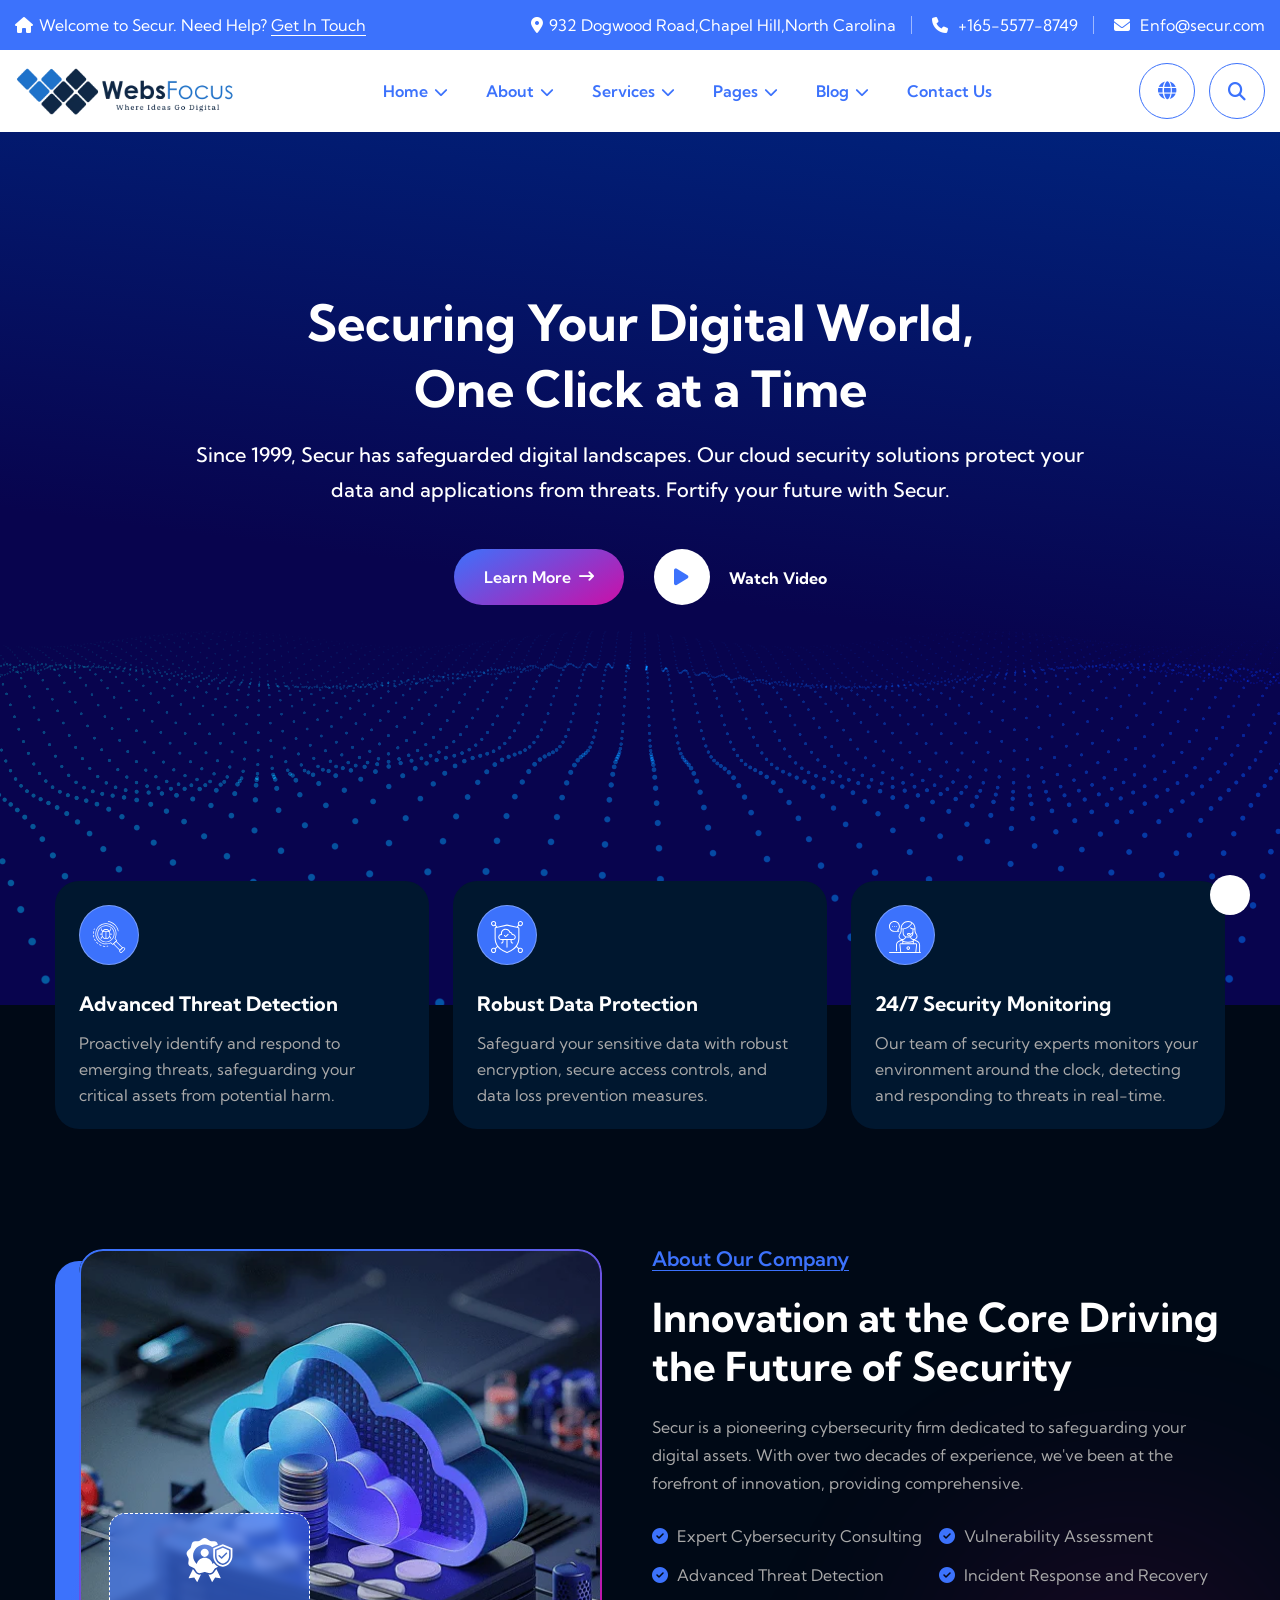
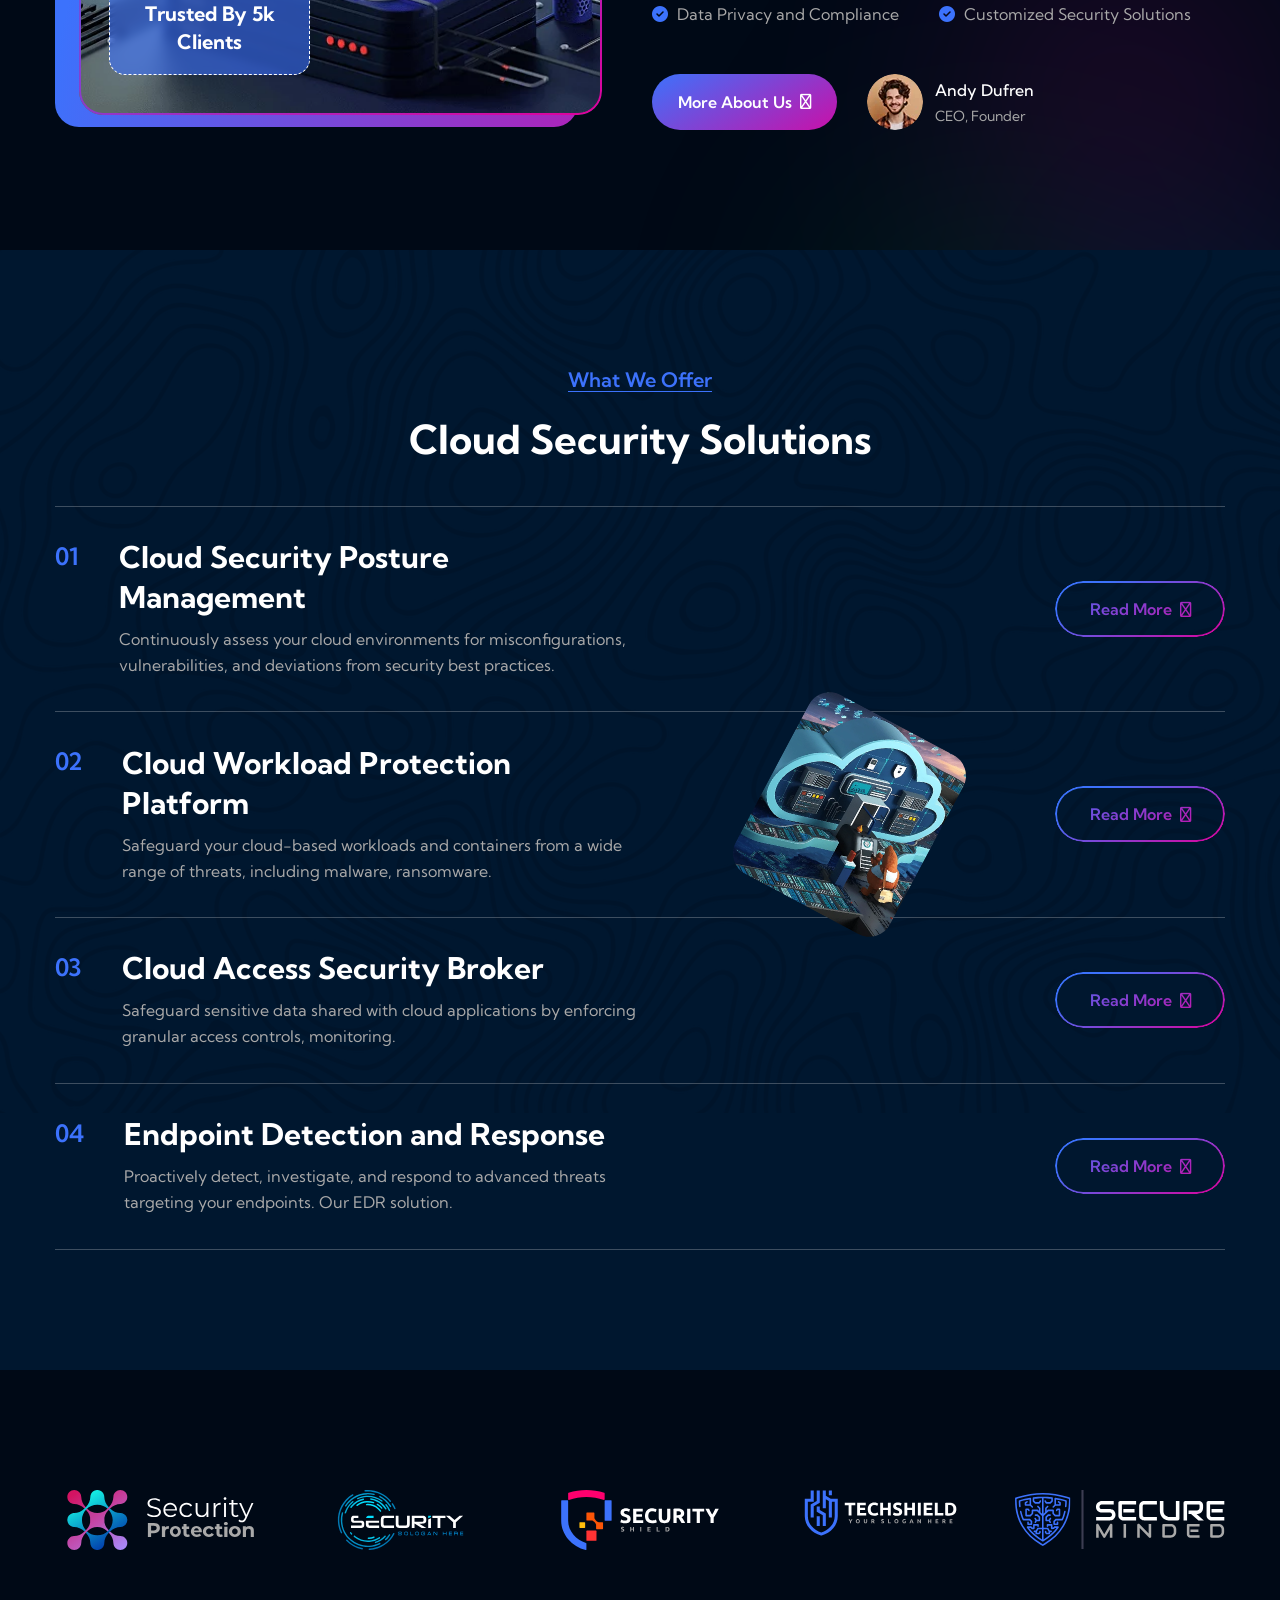
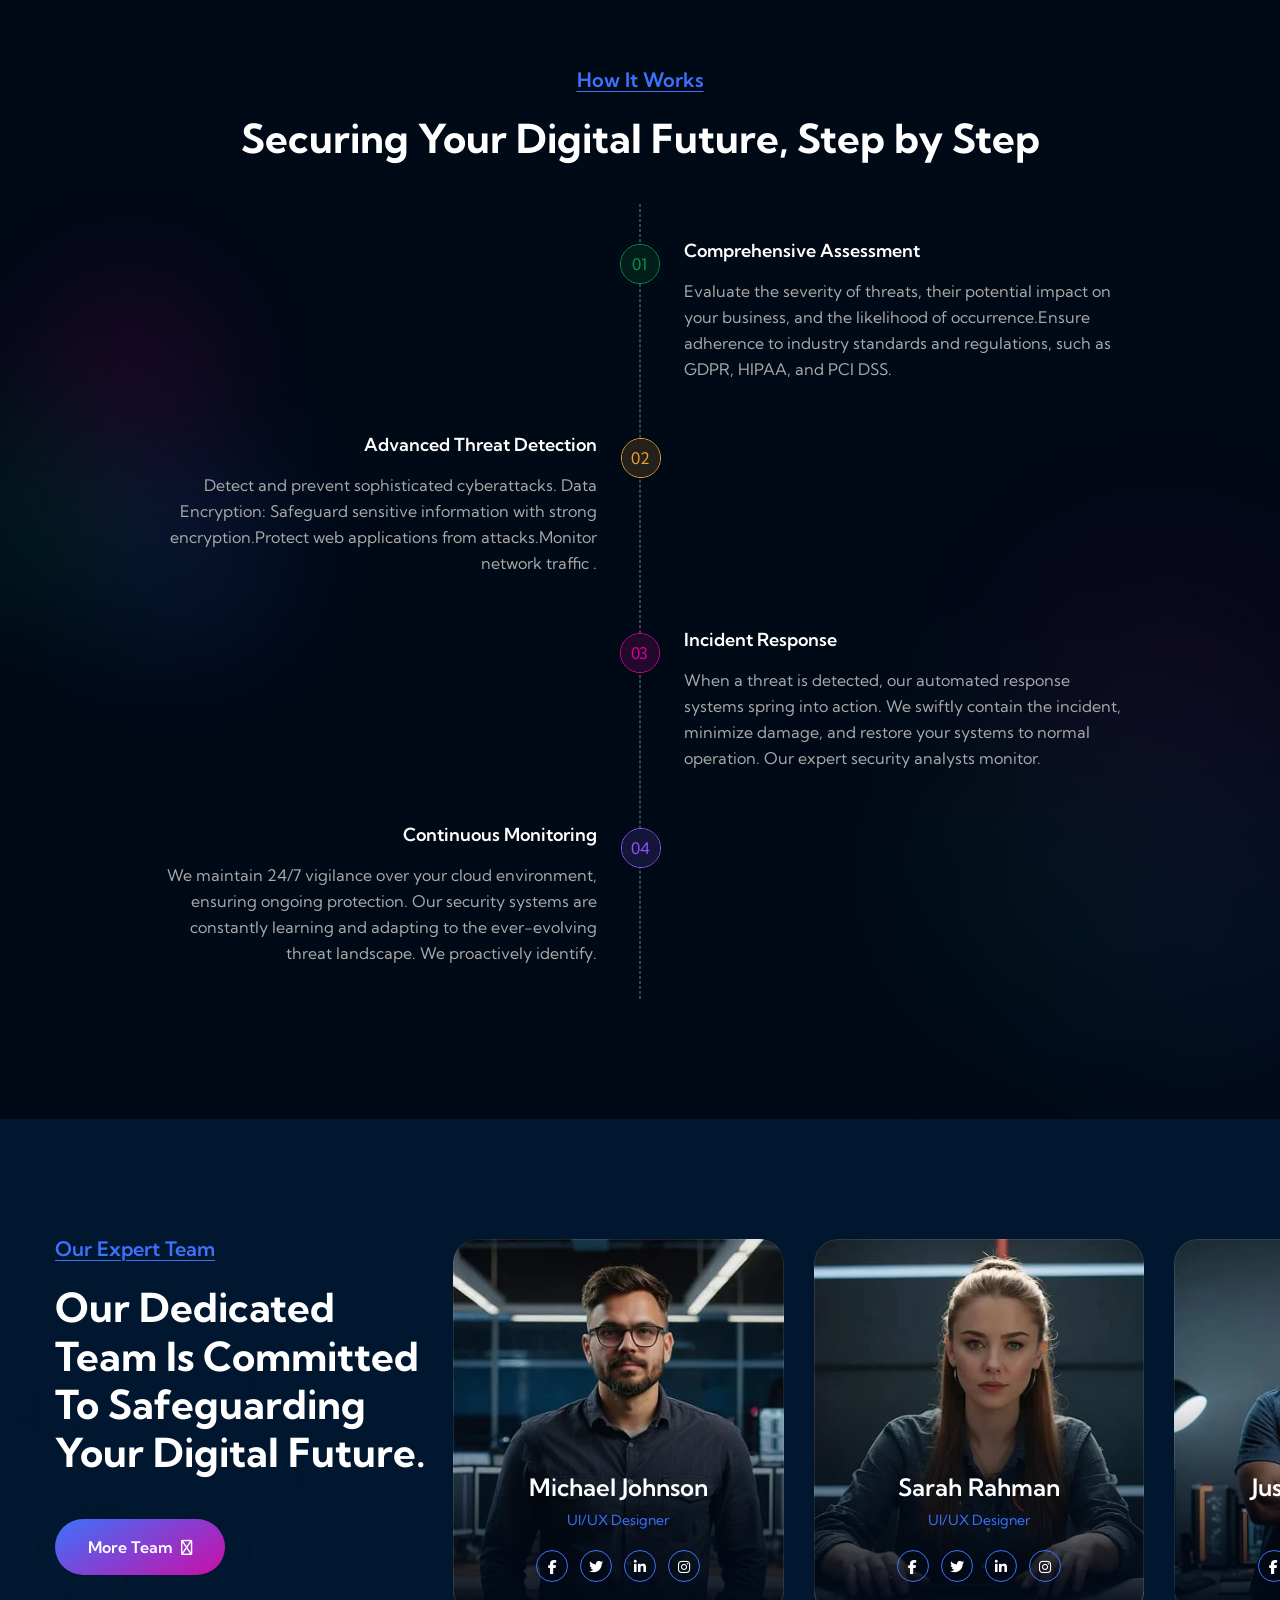
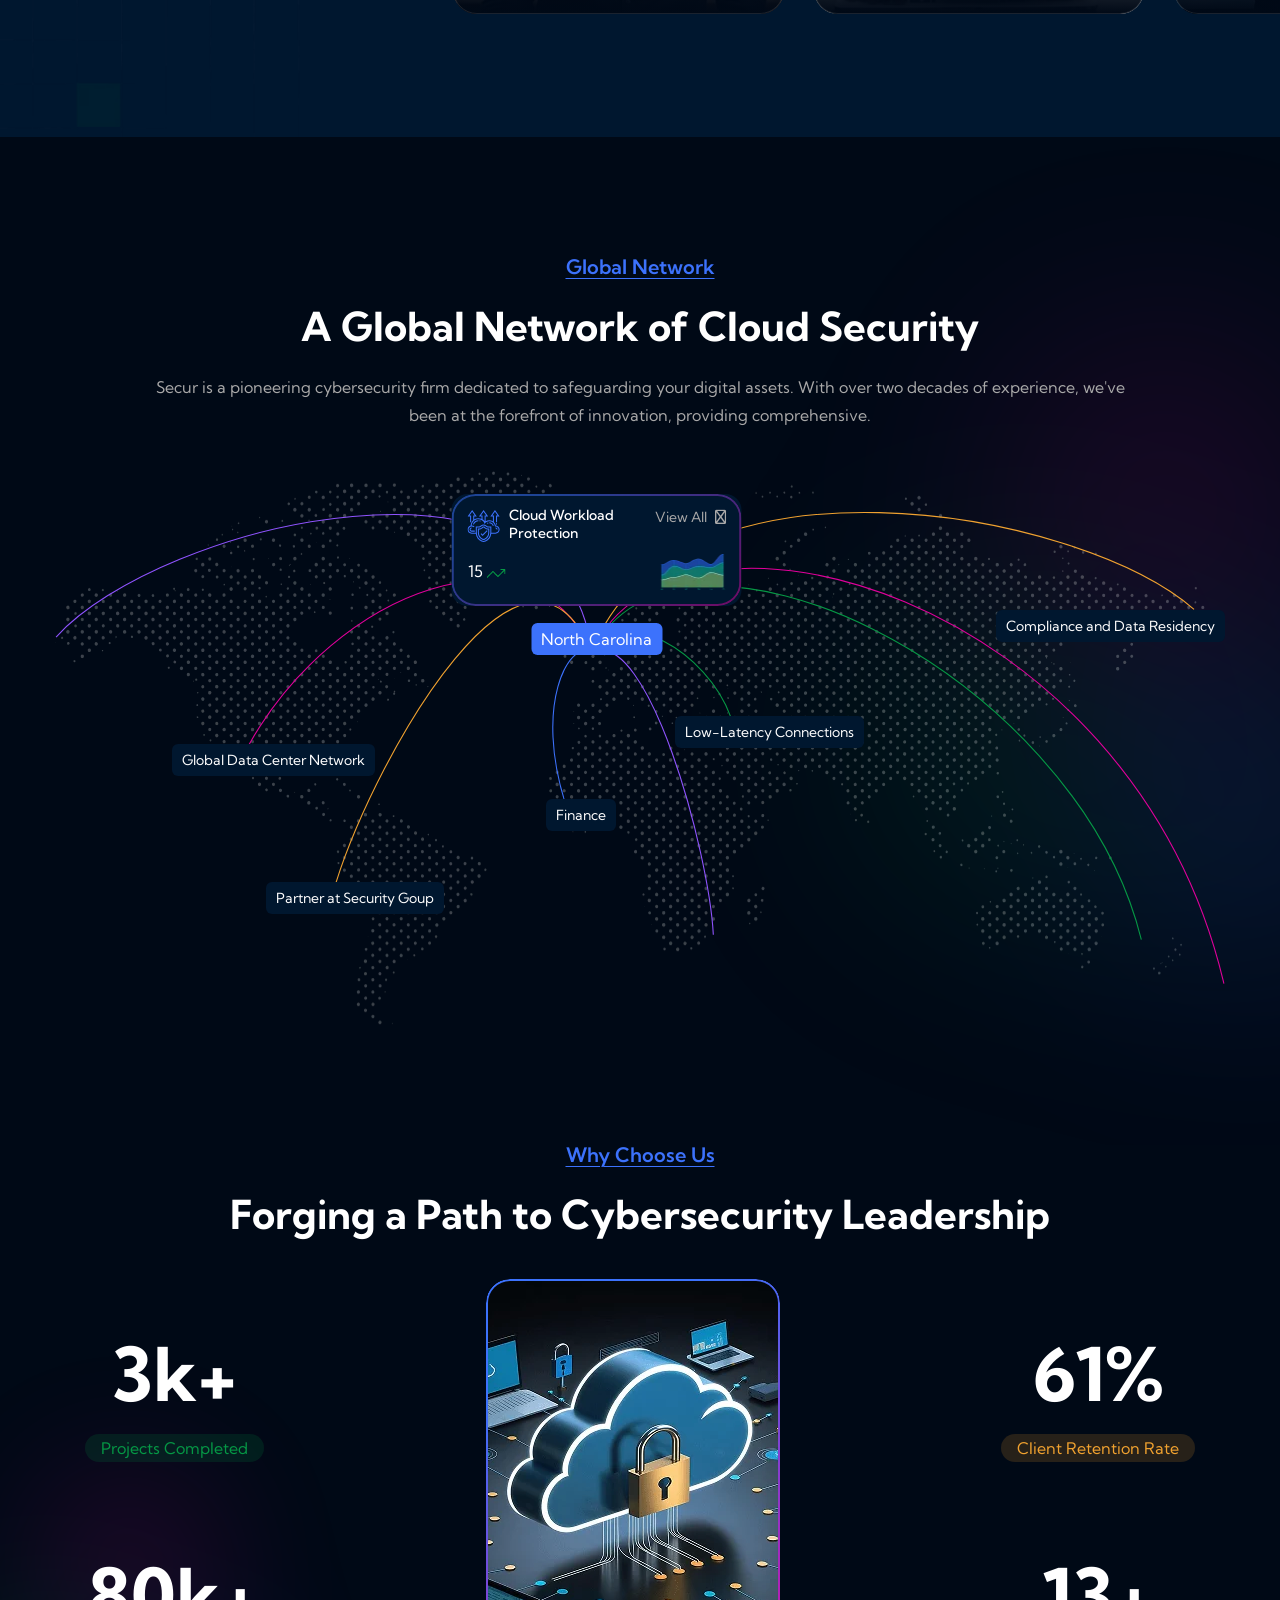
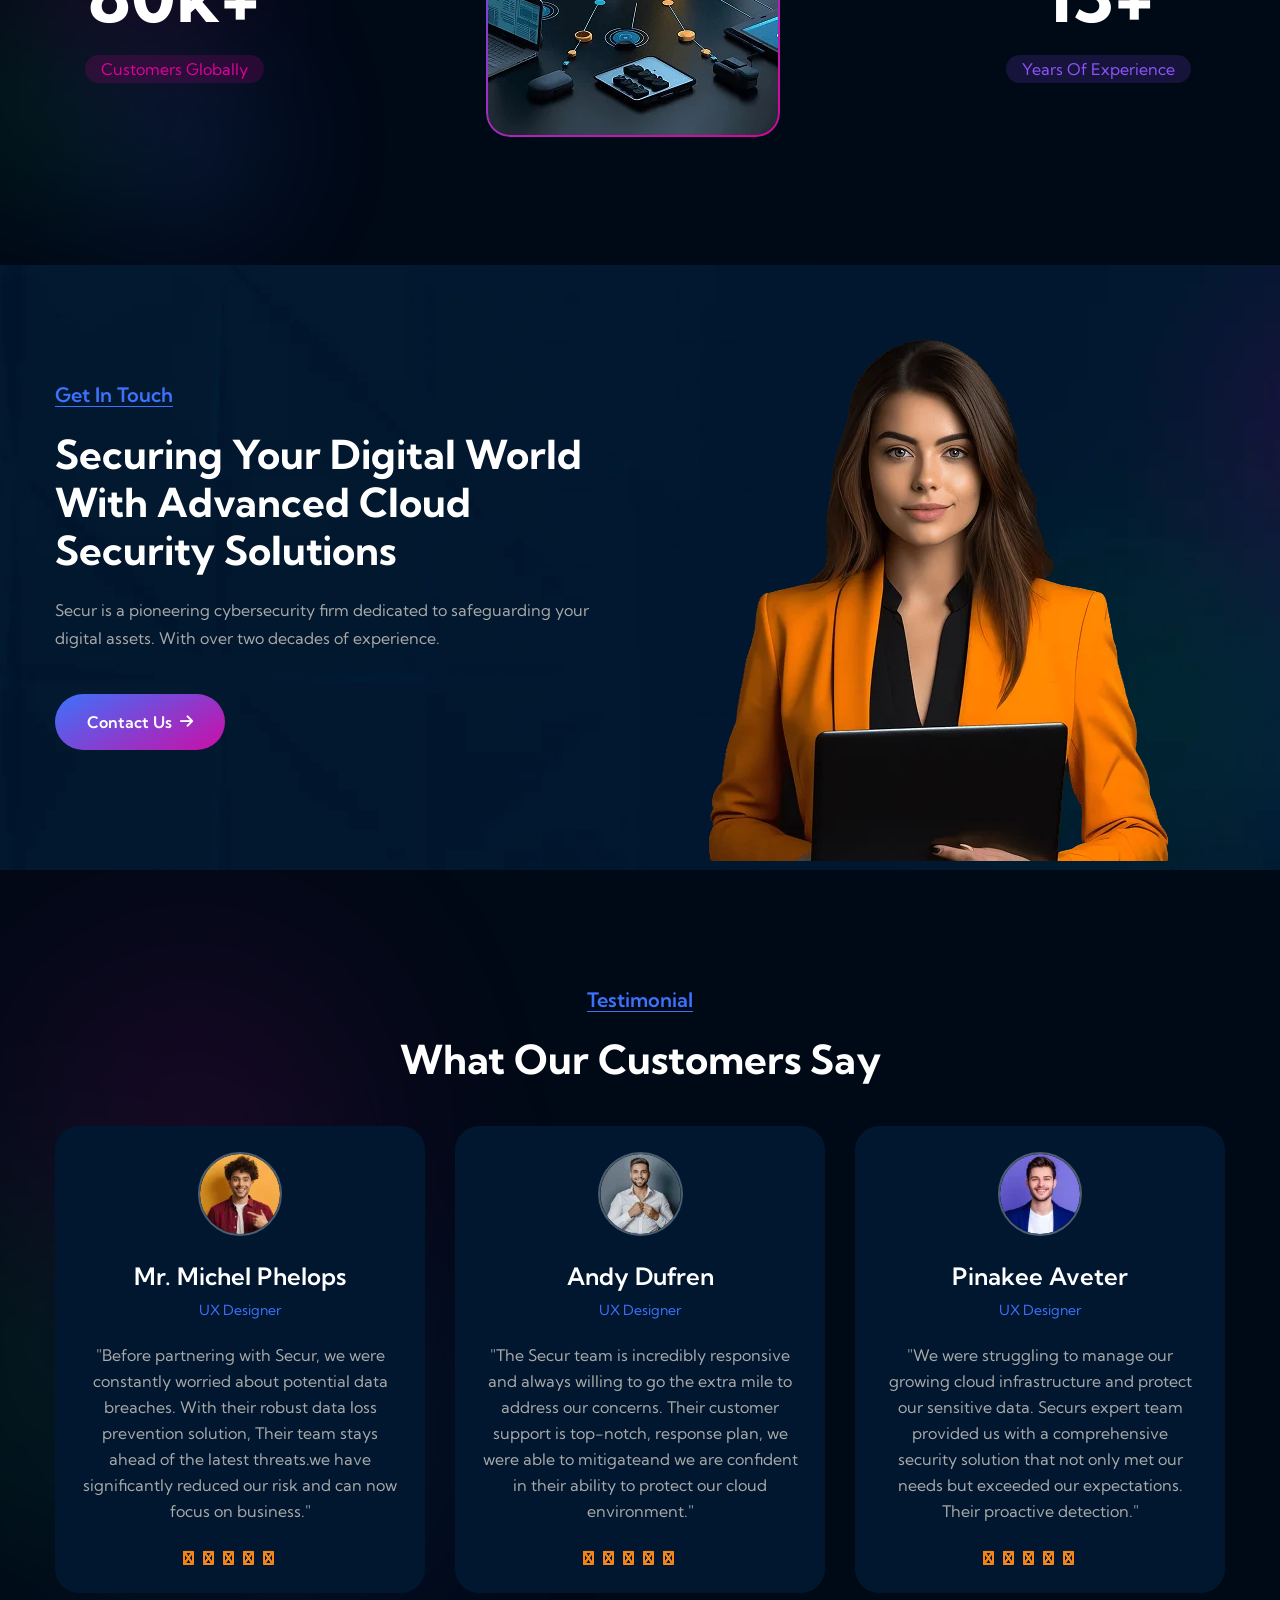
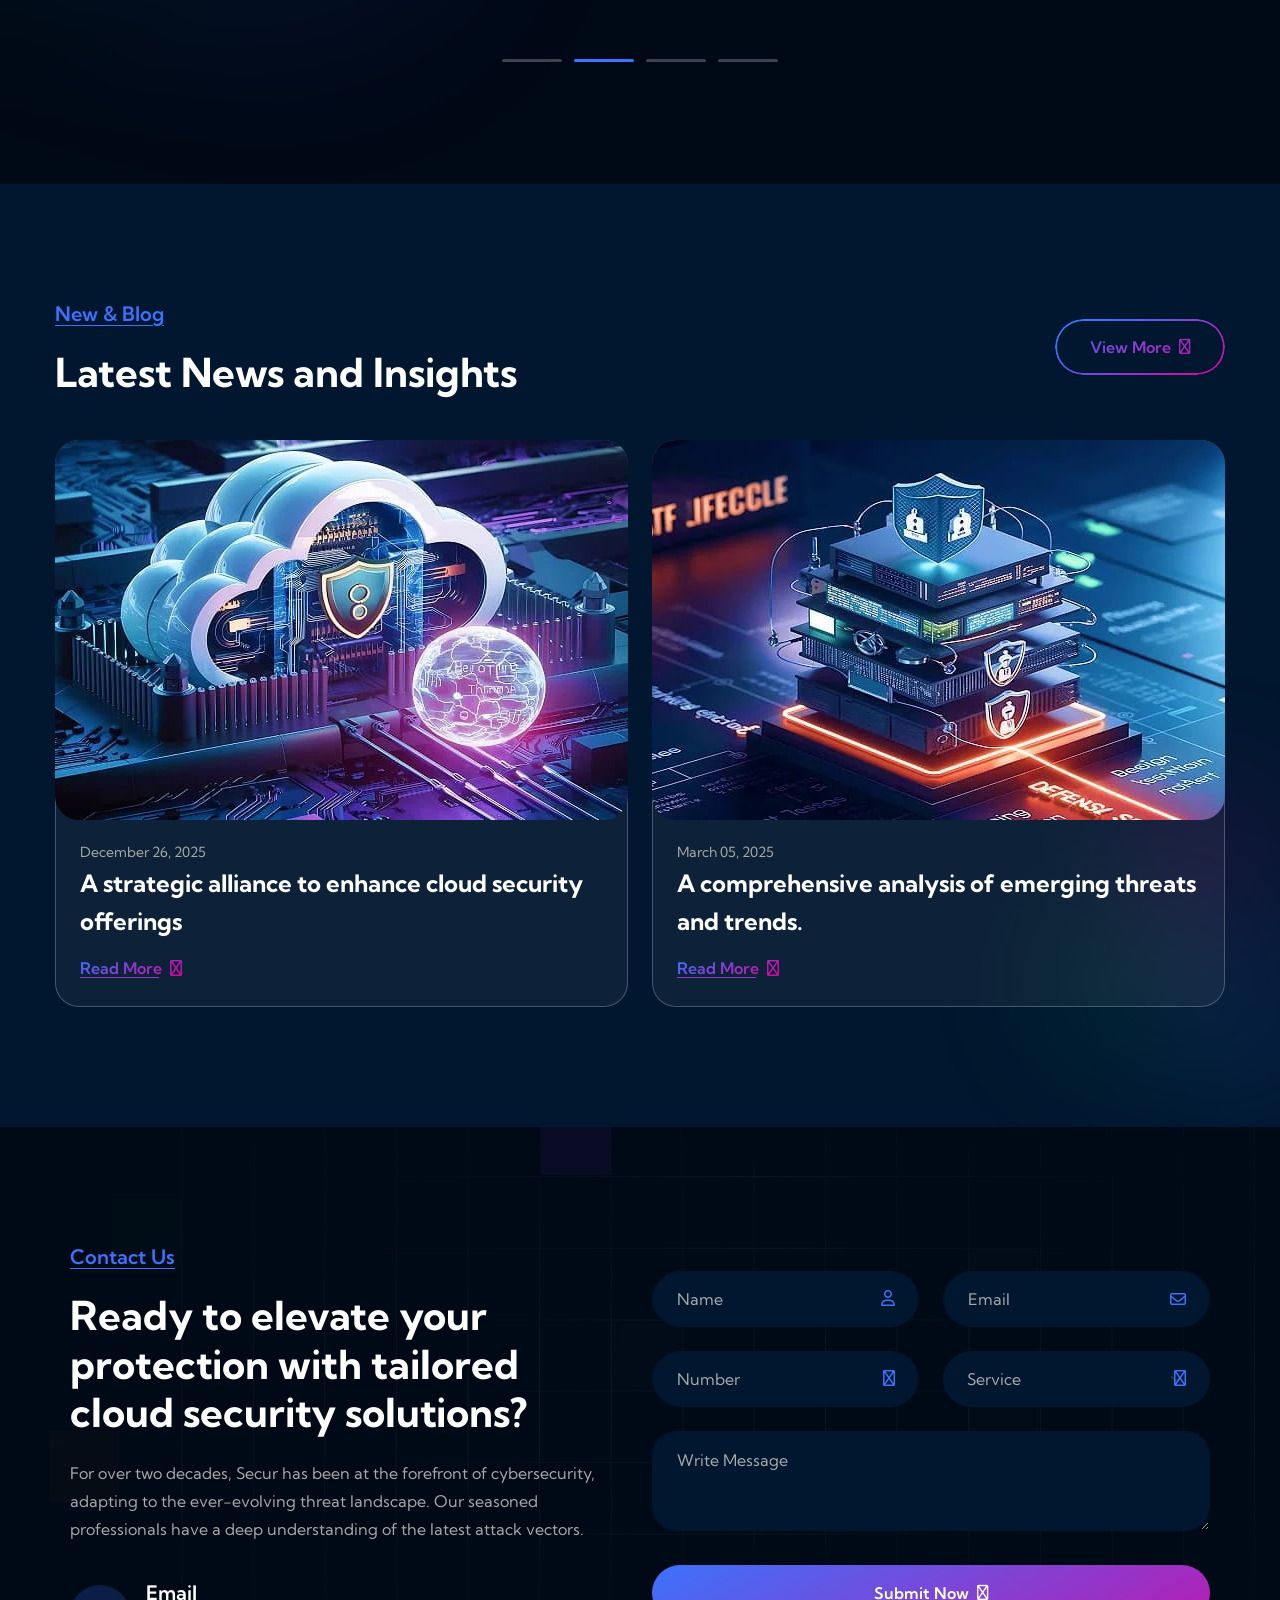
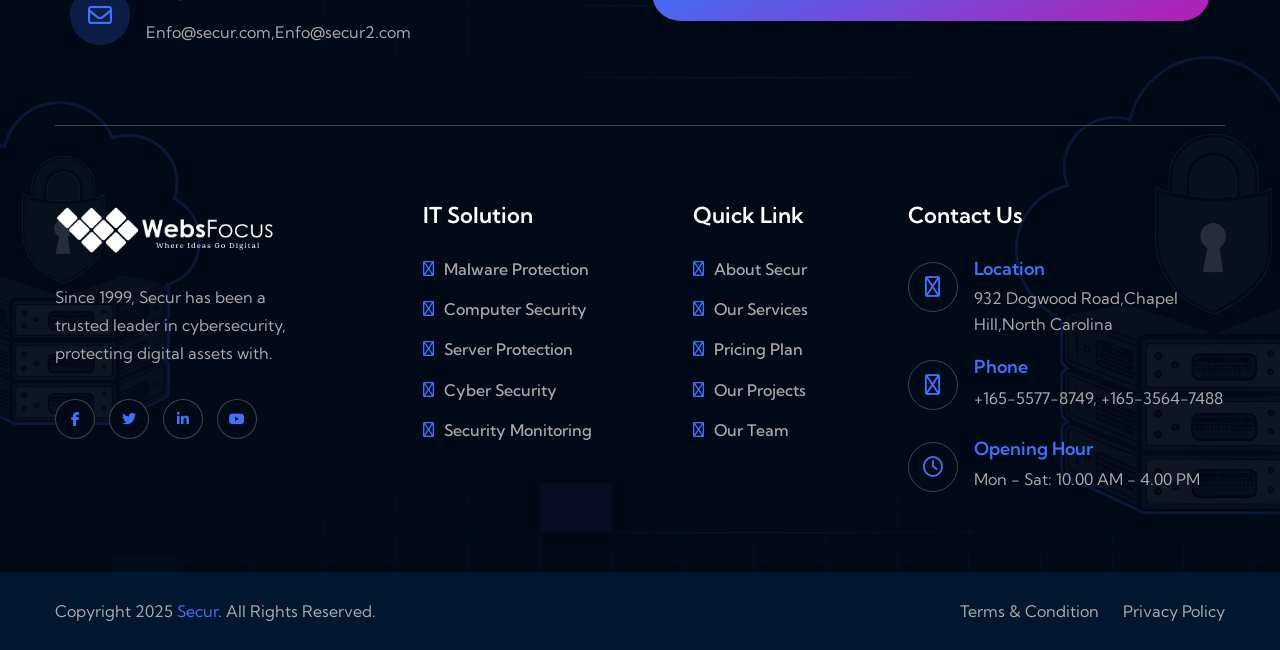
==== commit 24af529c: "header-and-banner-icons-update" ====
--- a/index.html
+++ b/index.html
@@ -150,7 +150,7 @@
                     <div class="col-auto">
                         <div class="header-links">
                             <ul>
-                                <li><i class="far fa-home"></i>Welcome to <a href="index.html">Secur.</a> Need Help? <a
+                                <li><i class="fas fa-home"></i>Welcome to <a href="index.html">Secur.</a> Need Help? <a
                                         class="line-btn" href="contact.html">Get in Touch</a></li>
                             </ul>
                         </div>
@@ -158,11 +158,11 @@
                     <div class="col-auto d-none d-xl-block">
                         <div class="header-links">
                             <ul>
-                                <li><i class="fal fa-map-marker-alt"></i><a target="_blank"
+                                <li><i class="fas fa-map-marker-alt"></i><a target="_blank"
                                         href="https://www.google.com/maps/">932 Dogwood Road,Chapel Hill,North
                                         Carolina</a></li>
-                                <li><i class="fal fa-phone"></i> <a href="tel:1655778749">+165-5577-8749</a></li>
-                                <li><i class="fal fa-envelope"></i> <a href="mailto:Enfo@secur.com">Enfo@secur.com</a>
+                                <li><i class="fas fa-phone"></i> <a href="tel:1655778749">+165-5577-8749</a></li>
+                                <li><i class="fas fa-envelope"></i> <a href="mailto:Enfo@secur.com">Enfo@secur.com</a>
                                 </li>
                             </ul>
                         </div>
@@ -265,7 +265,7 @@
                             threats. Fortify your future with Secur.</p>
                         <div class="btn-wrap justify-content-center" data-cue="slideInUp" data-delay="200"><a
                                 href="contact.html" class="ot-btn">Learn More <i
-                                    class="far fa-long-arrow-right ms-2"></i></a> <a
+                                    class="fas fa-long-arrow-right ms-2"></i></a> <a
                                 href="https://www.youtube.com/watch?v=_sI_Ps7JSEk"
                                 class="video-btn-wrap popup-video"><span class="play-btn"><i
                                         class="fas fa-play"></i></span> Watch Video</a></div>
--- a/assets/css/style.css
+++ b/assets/css/style.css
@@ -2647,6 +2647,7 @@
 .scroll-top:after {
     content: "\f062";
     font-family: var(--icon-font);
+    font-weight: 900;
     position: absolute;
     text-align: center;
     line-height: 35px;
@@ -6839,10 +6840,6 @@
     color: var(--theme-color)
 }
 
-.header-logo {
-    padding-top: 15px;
-    padding-bottom: 15px
-}
 
 .header-logo a img {
     width: 220px;
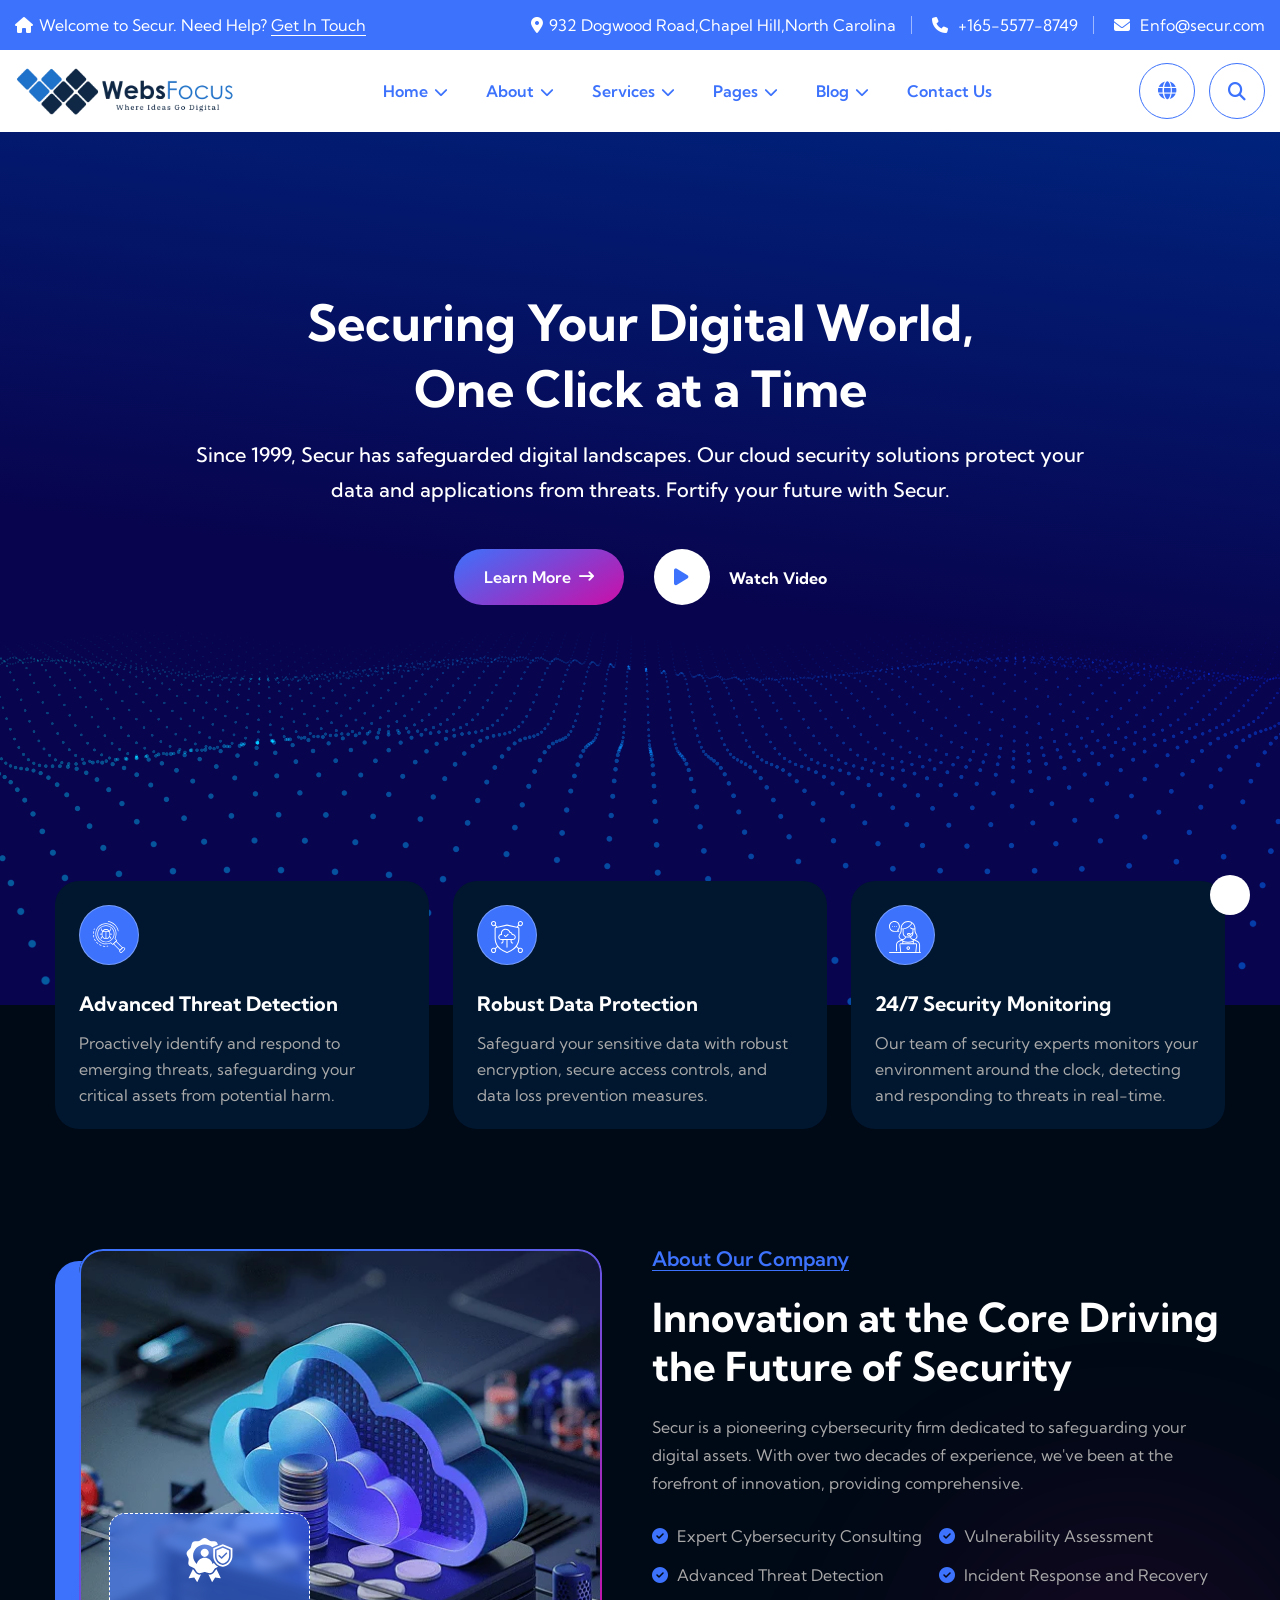
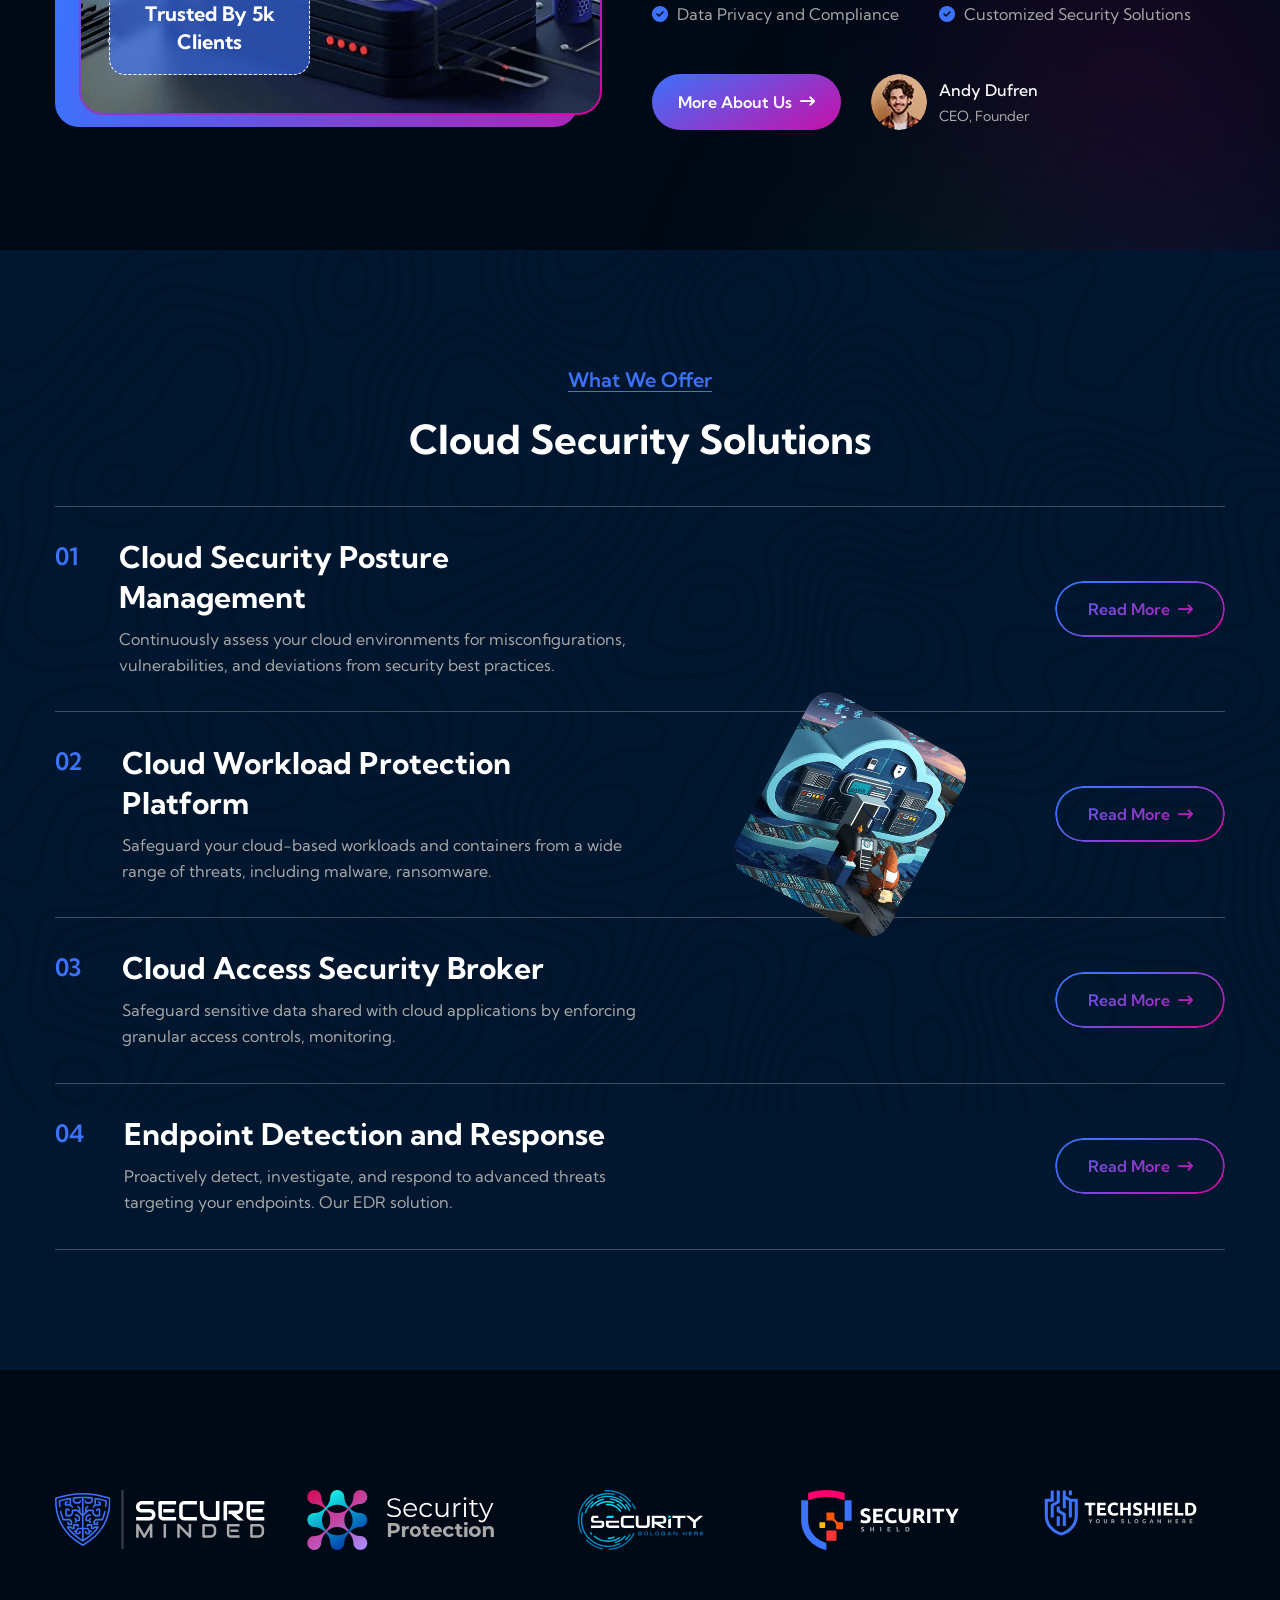
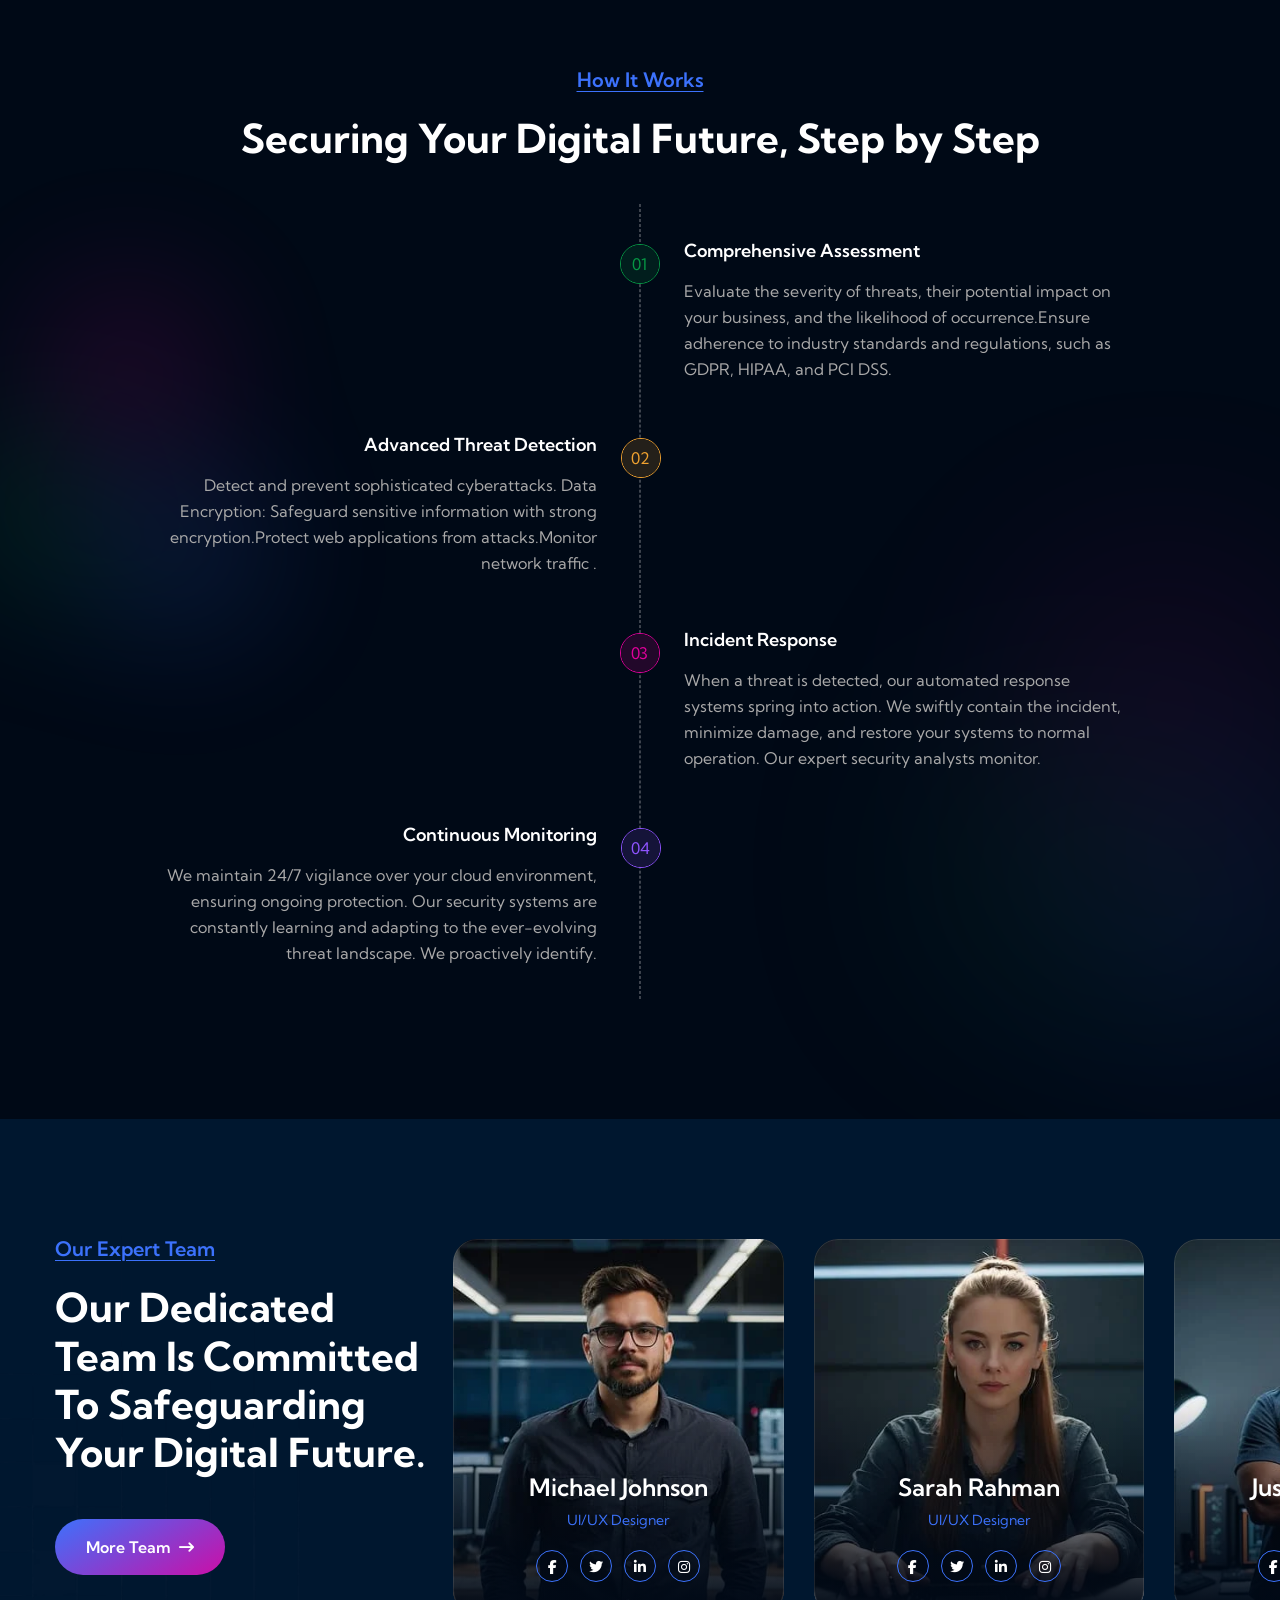
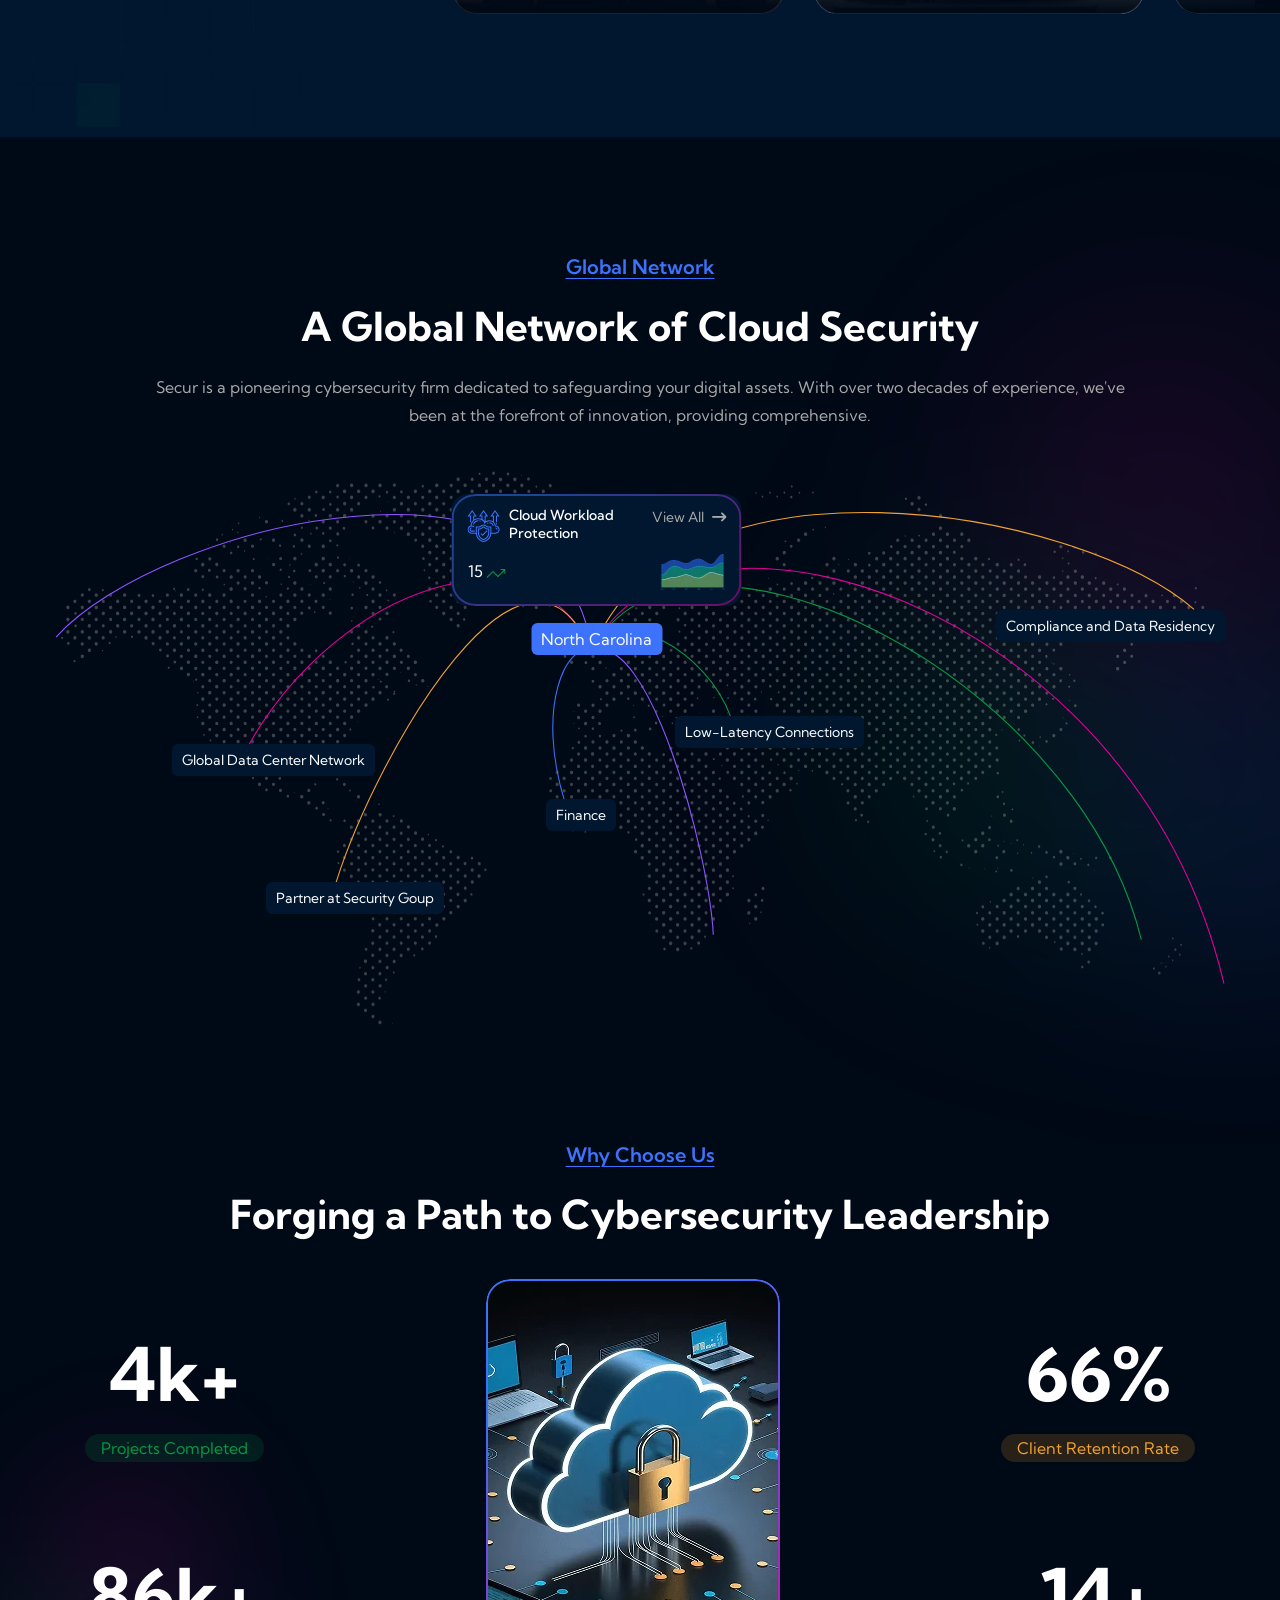
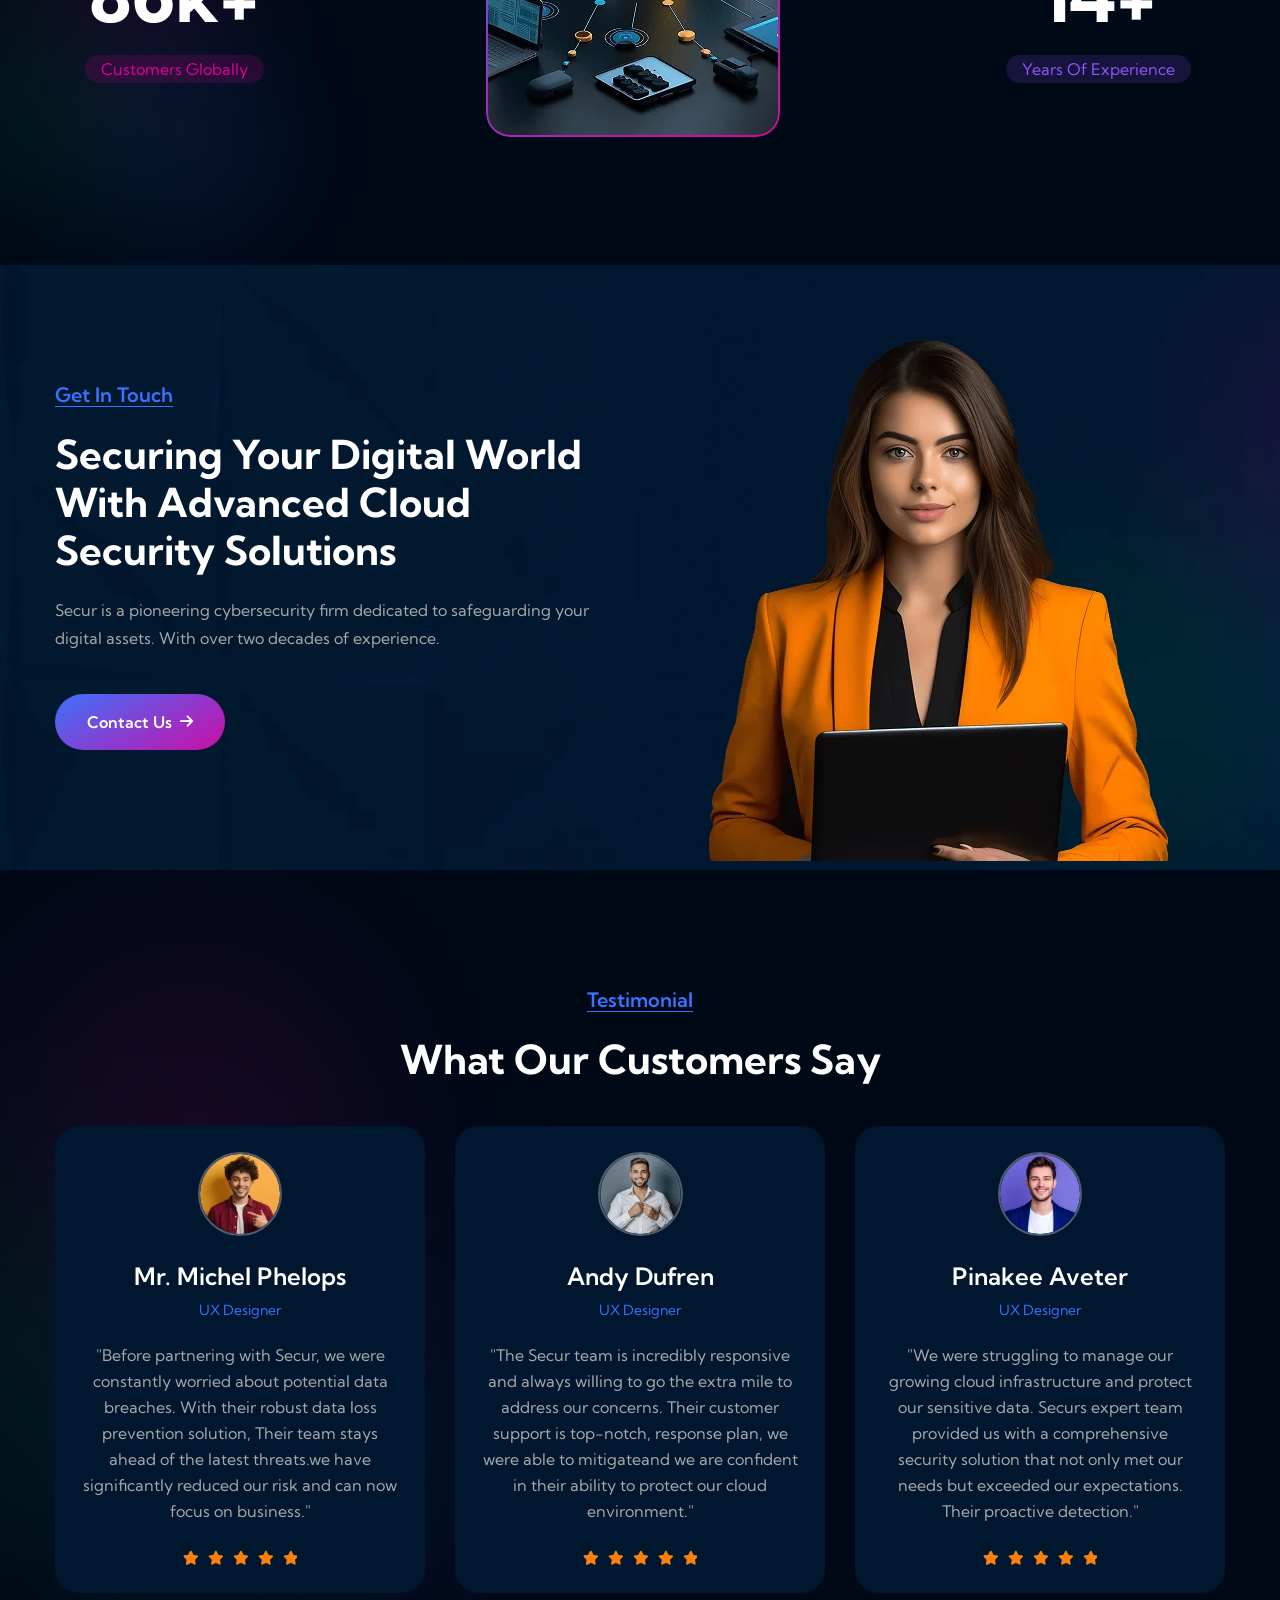
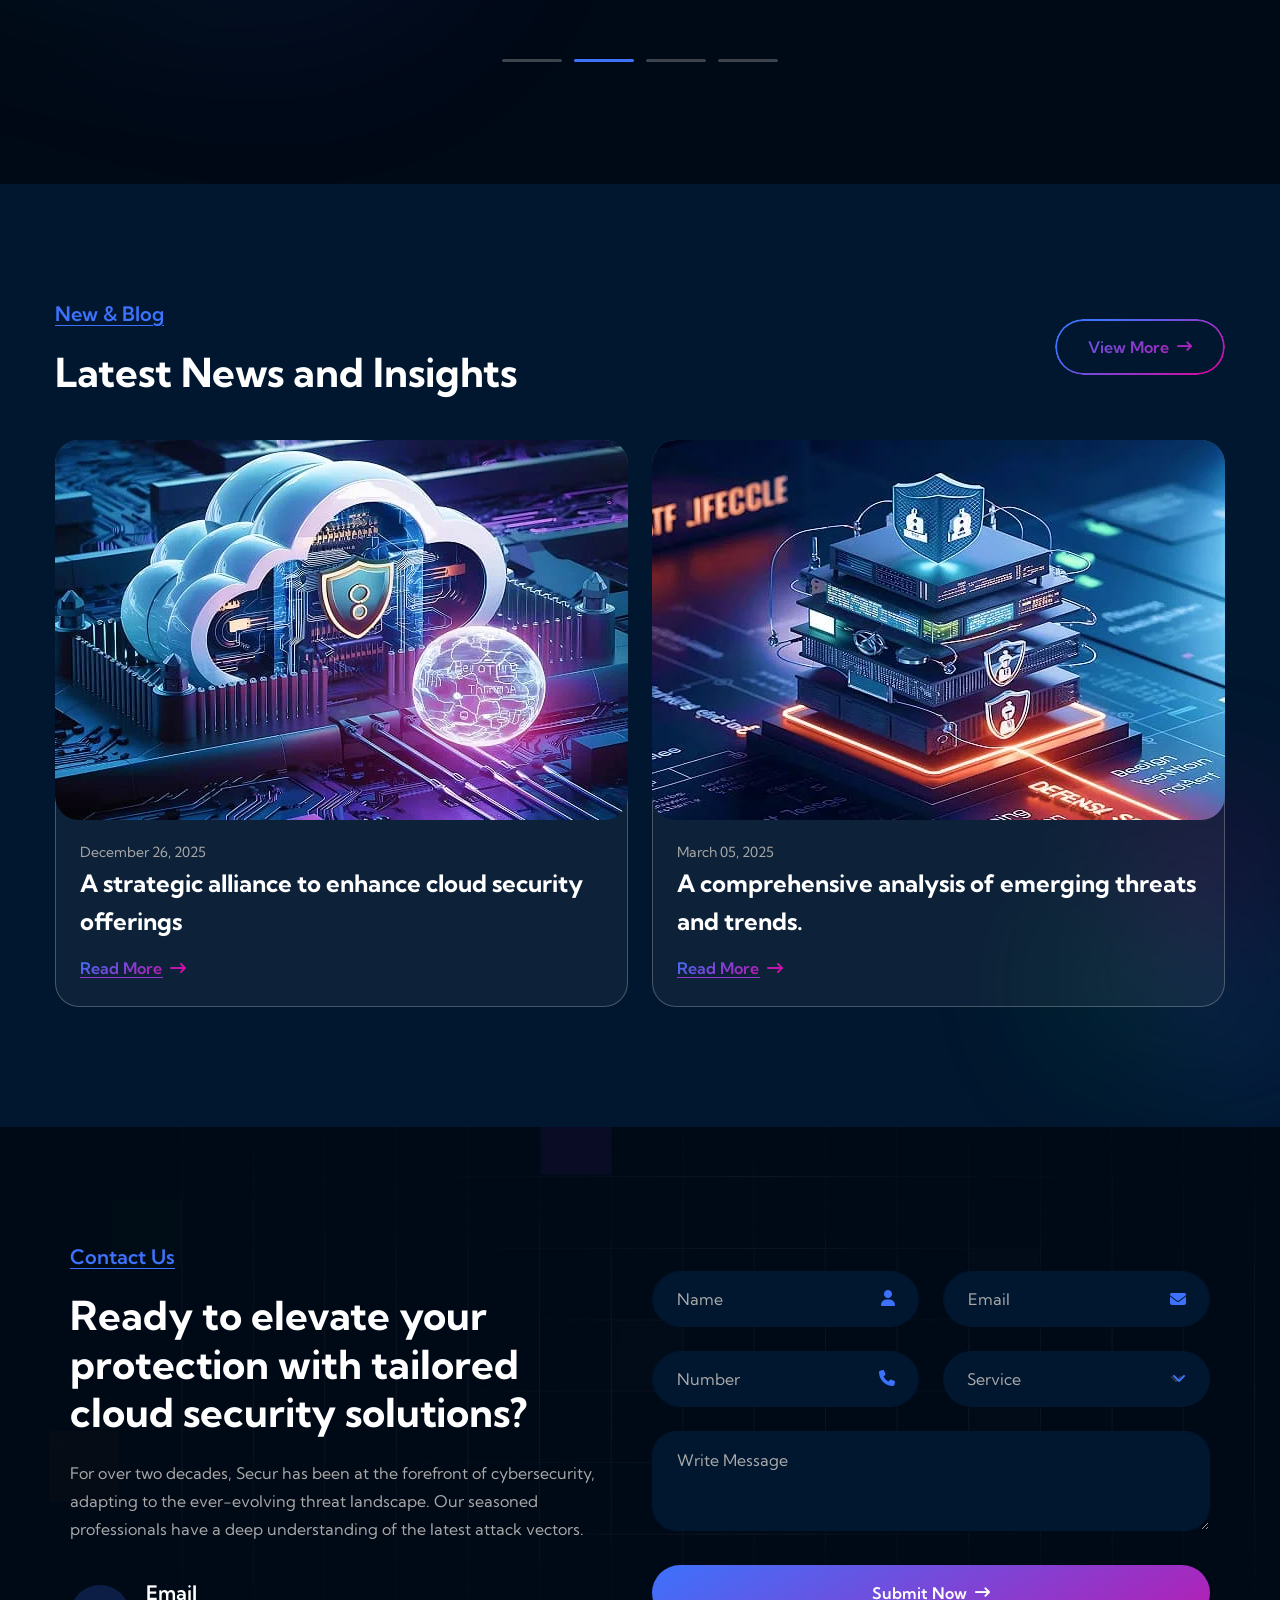
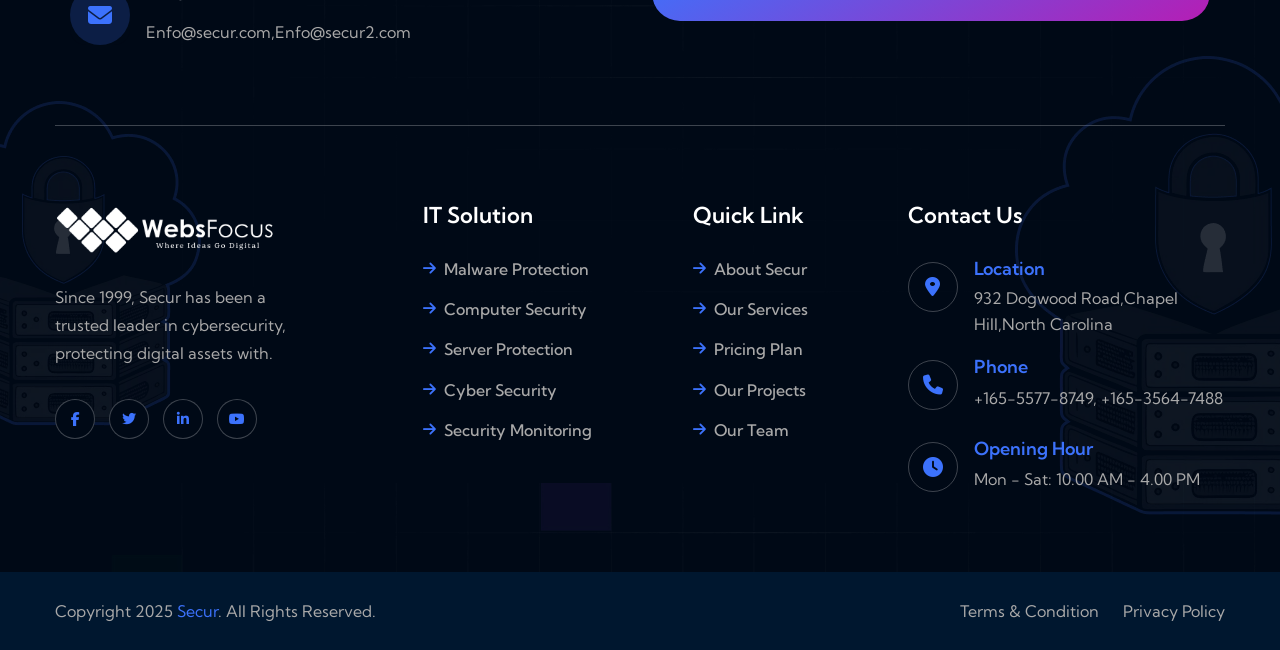
==== commit 39231d03: "homepage-icons-update" ====
--- a/index.html
+++ b/index.html
@@ -89,7 +89,7 @@
         </div>
     </div>
     <div class="sidemenu-wrapper sidemenu-info">
-        <div class="sidemenu-content"><button class="closeButton sideMenuCls"><i class="far fa-times"></i></button>
+        <div class="sidemenu-content"><button class="closeButton sideMenuCls"><i class="fas fa-times"></i></button>
             <div class="widget">
                 <div class="ot-widget-about">
                     <div class="about-logo"><a href="index.html"><img src="assets/img/logo.svg" alt="Secur"></a></div>
@@ -106,14 +106,14 @@
                 <p></p>
                 <div class="ot-widget-contact">
                     <div class="info-box">
-                        <div class="box-icon"><i class="far fa-map-marker-alt"></i></div>
+                        <div class="box-icon"><i class="fas fa-map-marker-alt"></i></div>
                         <div class="media-body">
                             <h3 class="box-title">Location</h3>
                             <p class="box-text">932 Dogwood Road,Chapel Hill,North Carolina</p>
                         </div>
                     </div>
                     <div class="info-box">
-                        <div class="box-icon"><i class="far fa-phone"></i></div>
+                        <div class="box-icon"><i class="fas fa-phone"></i></div>
                         <div class="media-body">
                             <h3 class="box-title">Phone</h3><a class="box-link"
                                 href="tel:16555778749">+165-5577-8749,</a> <a class="box-link"
@@ -121,7 +121,7 @@
                         </div>
                     </div>
                     <div class="info-box">
-                        <div class="box-icon"><i class="far fa-envelope"></i></div>
+                        <div class="box-icon"><i class="fas fa-envelope"></i></div>
                         <div class="media-body">
                             <h3 class="box-title">Email</h3><a class="box-link"
                                 href="mailto:enfo@secur2.com">Enfo@secur.com,</a> <a class="box-link"
@@ -342,7 +342,7 @@
                             </ul>
                         </div>
                         <div class="btn-wrap mt-35" data-cue="slideInUp"><a href="about.html" class="ot-btn">More About
-                                Us<i class="far fa-long-arrow-right ms-2"></i></a>
+                                Us<i class="fas fa-long-arrow-right ms-2"></i></a>
                             <div class="about-profile">
                                 <div class="avater"><img src="assets/img/normal/about-profile1-1.png" alt="avater">
                                 </div>
@@ -375,7 +375,7 @@
                         </div>
                         <div class="box-img"><img src="assets/img/service/service2-1.jpg" alt="img"></div>
                         <div class="btn-wrap"><a href="service-details.html" class="ot-btn style-border">Read More<i
-                                    class="far fa-long-arrow-right ms-2"></i></a></div>
+                                    class="fas fa-long-arrow-right ms-2"></i></a></div>
                     </div>
                 </div>
                 <div class="col-12 service-list-wrap" data-cue="slideInUp">
@@ -389,7 +389,7 @@
                         </div>
                         <div class="box-img"><img src="assets/img/service/service2-2.jpg" alt="img"></div>
                         <div class="btn-wrap"><a href="service-details.html" class="ot-btn style-border">Read More<i
-                                    class="far fa-long-arrow-right ms-2"></i></a></div>
+                                    class="fas fa-long-arrow-right ms-2"></i></a></div>
                     </div>
                 </div>
                 <div class="col-12 service-list-wrap" data-cue="slideInUp">
@@ -402,7 +402,7 @@
                         </div>
                         <div class="box-img"><img src="assets/img/service/service2-3.jpg" alt="img"></div>
                         <div class="btn-wrap"><a href="service-details.html" class="ot-btn style-border">Read More<i
-                                    class="far fa-long-arrow-right ms-2"></i></a></div>
+                                    class="fas fa-long-arrow-right ms-2"></i></a></div>
                     </div>
                 </div>
                 <div class="col-12 service-list-wrap" data-cue="slideInUp">
@@ -416,7 +416,7 @@
                         </div>
                         <div class="box-img"><img src="assets/img/service/service2-4.jpg" alt="img"></div>
                         <div class="btn-wrap"><a href="service-details.html" class="ot-btn style-border">Read More<i
-                                    class="far fa-long-arrow-right ms-2"></i></a></div>
+                                    class="fas fa-long-arrow-right ms-2"></i></a></div>
                     </div>
                 </div>
             </div>
@@ -545,7 +545,7 @@
                         <h2 class="sec-title" data-cue="slideInUp">Our Dedicated Team Is Committed To Safeguarding Your
                             Digital Future.</h2>
                         <div class="btn-wrap" data-cue="slideInUp"><a href="team.html" class="ot-btn mb-0">More Team<i
-                                    class="far fa-long-arrow-right ms-2"></i></a></div>
+                                    class="fas fa-long-arrow-right ms-2"></i></a></div>
                     </div>
                 </div>
                 <div class="col-xl-8">
@@ -718,7 +718,7 @@
                                     <path d="M28.5049 13.3424H29.5414V14.3789H28.5049V13.3424Z" fill="currentColor" />
                                 </svg></div>
                             <h6 class="box-title">Cloud Workload Protection</h6><a href="service-details.html"
-                                class="link-btn">View All<i class="far fa-long-arrow-right ms-2"></i></a>
+                                class="link-btn">View All<i class="fas fa-long-arrow-right ms-2"></i></a>
                         </div>
                         <div class="location-growth-wrap">
                             <div class="box-number">15 <img src="assets/img/icon/growth-arrow.svg" alt="icon"></div>
@@ -939,7 +939,7 @@
                 </div>
                 <div class="col-auto">
                     <div class="sec-btn" data-cue="slideInUp"><a href="blog.html" class="ot-btn style-border">View
-                            More<i class="far fa-long-arrow-right ms-2"></i></a></div>
+                            More<i class="fas fa-long-arrow-right ms-2"></i></a></div>
                 </div>
             </div>
             <div class="row gy-4 justify-content-center">
@@ -951,7 +951,7 @@
                             <h3 class="box-title"><a href="blog-details.html">A strategic alliance to enhance cloud
                                     security offerings</a></h3><a href="blog-details.html"
                                 class="link-btn style-gradient">Read More<i
-                                    class="far fa-long-arrow-right ms-2"></i></a>
+                                    class="fas fa-long-arrow-right ms-2"></i></a>
                         </div>
                     </div>
                 </div>
@@ -963,7 +963,7 @@
                             <h3 class="box-title"><a href="blog-details.html">A comprehensive analysis of emerging
                                     threats and trends.</a></h3><a href="blog-details.html"
                                 class="link-btn style-gradient">Read More<i
-                                    class="far fa-long-arrow-right ms-2"></i></a>
+                                    class="fas fa-long-arrow-right ms-2"></i></a>
                         </div>
                     </div>
                 </div>
@@ -991,7 +991,7 @@
                                 <div class="contact-feature-wrap">
                                     <div class="contact-feature-wrap-details">
                                         <div class="contact-feature style2" data-cue="slideInLeft">
-                                            <div class="box-icon"><i class="far fa-envelope"></i></div>
+                                            <div class="box-icon"><i class="fas fa-envelope"></i></div>
                                             <div class="media-body">
                                                 <h4 class="box-title">Email</h4>
                                                 <p class="box-text"><a
@@ -1008,14 +1008,14 @@
                                         <div class="row">
                                             <div class="form-group col-sm-6"><input type="text"
                                                     class="form-control style2" placeholder="Name" name="name" id="name"
-                                                    required=""> <i class="far fa-user text-theme"></i></div>
+                                                    required=""> <i class="fas fa-user text-theme"></i></div>
                                             <div class="form-group col-sm-6"><input type="email"
                                                     class="form-control style2" placeholder="Email" name="email"
-                                                    id="email" required=""> <i class="far fa-envelope text-theme"></i>
+                                                    id="email" required=""> <i class="fas fa-envelope text-theme"></i>
                                             </div>
                                             <div class="form-group col-sm-6"><input type="number"
                                                     class="form-control style2" placeholder="Number" name="number"
-                                                    id="number" required=""> <i class="far fa-phone text-theme"></i>
+                                                    id="number" required=""> <i class="fas fa-phone text-theme"></i>
                                             </div>
                                             <div class="form-group col-sm-6"><select name="subject" id="subject"
                                                     class="form-select style2">
@@ -1025,12 +1025,12 @@
                                                     <option value="Security Training">Security Training</option>
                                                     <option value="Data Security">Data Security</option>
                                                     <option value="Security Assessment">Security Assessment</option>
-                                                </select> <i class="far fa-angle-down text-theme"></i></div>
+                                                </select> <i class="fas fa-angle-down text-theme"></i></div>
                                             <div class="form-group col-12"><textarea name="message" id="message"
                                                     cols="30" placeholder="Write Message" rows="3"
                                                     class="form-control style2" required=""></textarea></div>
                                             <div class="form-btn col-12 mt-10"><button class="ot-btn w-100">Submit Now
-                                                    <i class="far fa-long-arrow-right ms-2"></i></button></div>
+                                                    <i class="fas fa-long-arrow-right ms-2"></i></button></div>
                                         </div>
                                         <p class="form-messages mb-0 mt-3"></p>
                                     </form>
@@ -1092,14 +1092,14 @@
                             <h3 class="widget_title">Contact Us</h3>
                             <div class="ot-widget-contact">
                                 <div class="info-box">
-                                    <div class="box-icon"><i class="far fa-map-marker-alt"></i></div>
+                                    <div class="box-icon"><i class="fas fa-map-marker-alt"></i></div>
                                     <div class="media-body">
                                         <h3 class="box-title">Location</h3>
                                         <p class="box-text">932 Dogwood Road,Chapel Hill,North Carolina</p>
                                     </div>
                                 </div>
                                 <div class="info-box">
-                                    <div class="box-icon"><i class="far fa-phone"></i></div>
+                                    <div class="box-icon"><i class="fas fa-phone"></i></div>
                                     <div class="media-body">
                                         <h3 class="box-title">Phone</h3><a class="box-link"
                                             href="tel:16555778749">+165-5577-8749,</a> <a class="box-link"
@@ -1107,7 +1107,7 @@
                                     </div>
                                 </div>
                                 <div class="info-box">
-                                    <div class="box-icon"><i class="far fa-clock"></i></div>
+                                    <div class="box-icon"><i class="fas fa-clock"></i></div>
                                     <div class="media-body">
                                         <h3 class="box-title">Opening Hour</h3>
                                         <p class="box-text">Mon - Sat: 10.00 AM - 4.00 PM</p>
--- a/assets/css/style.css
+++ b/assets/css/style.css
@@ -943,11 +943,11 @@
 }
 
 @media (max-width: 768px) {
-    .header-logo a img{
+    .header-logo a img {
         width: 160px !important;
     }
 
-    .ot-header .icon-btn{
+    .ot-header .icon-btn {
         min-width: 44px !important;
         width: 44px;
         height: 44px;
@@ -956,7 +956,7 @@
         align-items: center;
     }
 
-    .ot-widget-about .about-logo a img{
+    .ot-widget-about .about-logo a img {
         width: 160px !important;
     }
 
@@ -4326,15 +4326,15 @@
 .widget_categories a::before,
 .widget_categories2 a::before,
 .wp-block-categories a::before {
-    content: '\f061';
+    content: "\f061" !important;
     position: absolute;
     right: 24px;
     top: 18px;
     font-family: var(--icon-font);
-    font-weight: 400;
+    font-weight: 900 !important;
     color: var(--theme-color);
     -webkit-transition: 0.4s;
-    transition: 0.4s
+    transition: 0.4s;
 }
 
 .widget_nav_menu li,
@@ -5535,7 +5535,7 @@
     margin-bottom: 38px
 }
 
-.ot-widget-about .about-logo a img{
+.ot-widget-about .about-logo a img {
     width: 220px;
     height: auto;
 }
@@ -16961,7 +16961,7 @@
     font-size: 14px
 }
 
-.star-rating:before {
+/* .star-rating:before {
     content: "\e28b\e28b\e28b\e28b\e28b";
     color: #e1e1e1;
     float: left;
@@ -16969,7 +16969,7 @@
     left: 0;
     position: absolute;
     letter-spacing: 3px
-}
+} */
 
 .star-rating span {
     overflow: hidden;
@@ -16981,12 +16981,15 @@
 }
 
 .star-rating span:before {
-    content: "\e28b\e28b\e28b\e28b\e28b";
+    content: "\f005\f005\f005\f005\f005";
+    font-family: var(--icon-font);
+    font-weight: 900;
+    /* Solid icons */
+    position: absolute;
     top: 0;
-    position: absolute;
     left: 0;
     color: var(--yellow-color);
-    letter-spacing: 3px
+    letter-spacing: 3px;
 }
 
 .rating-select label {
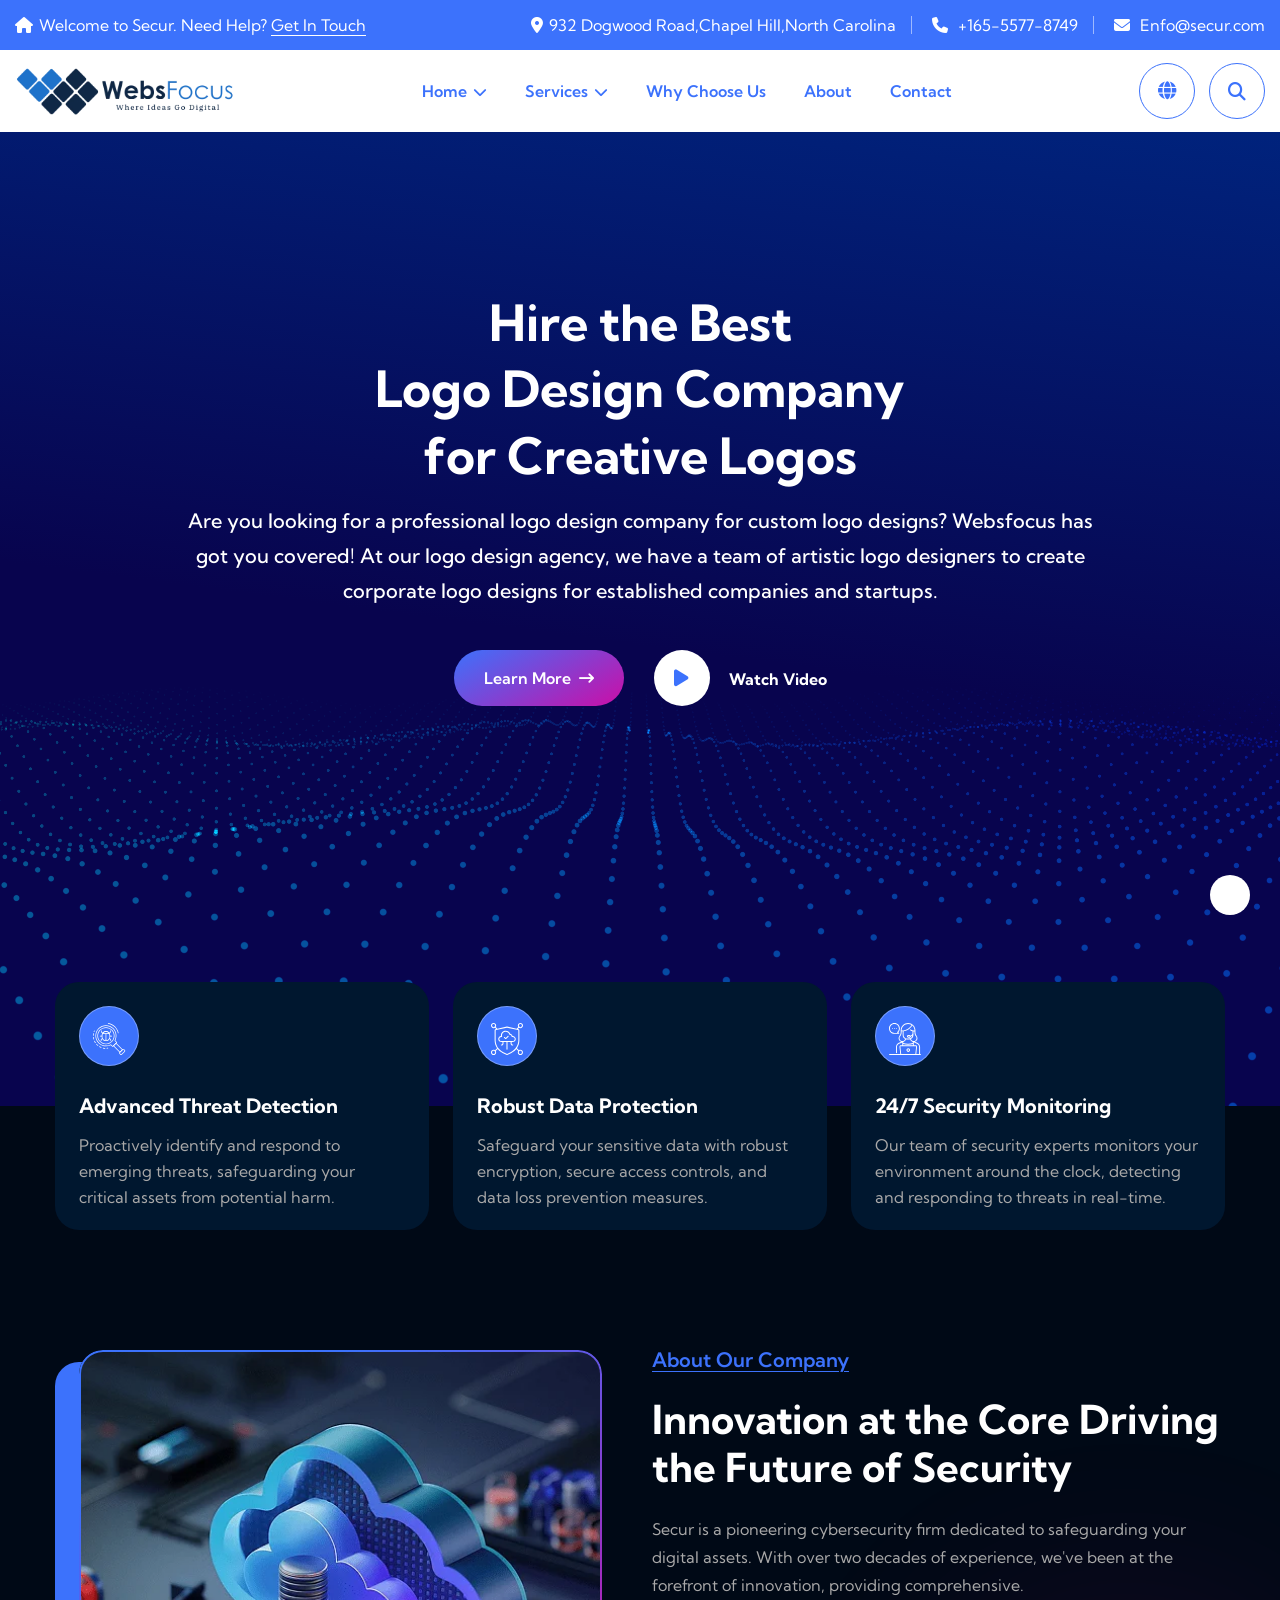
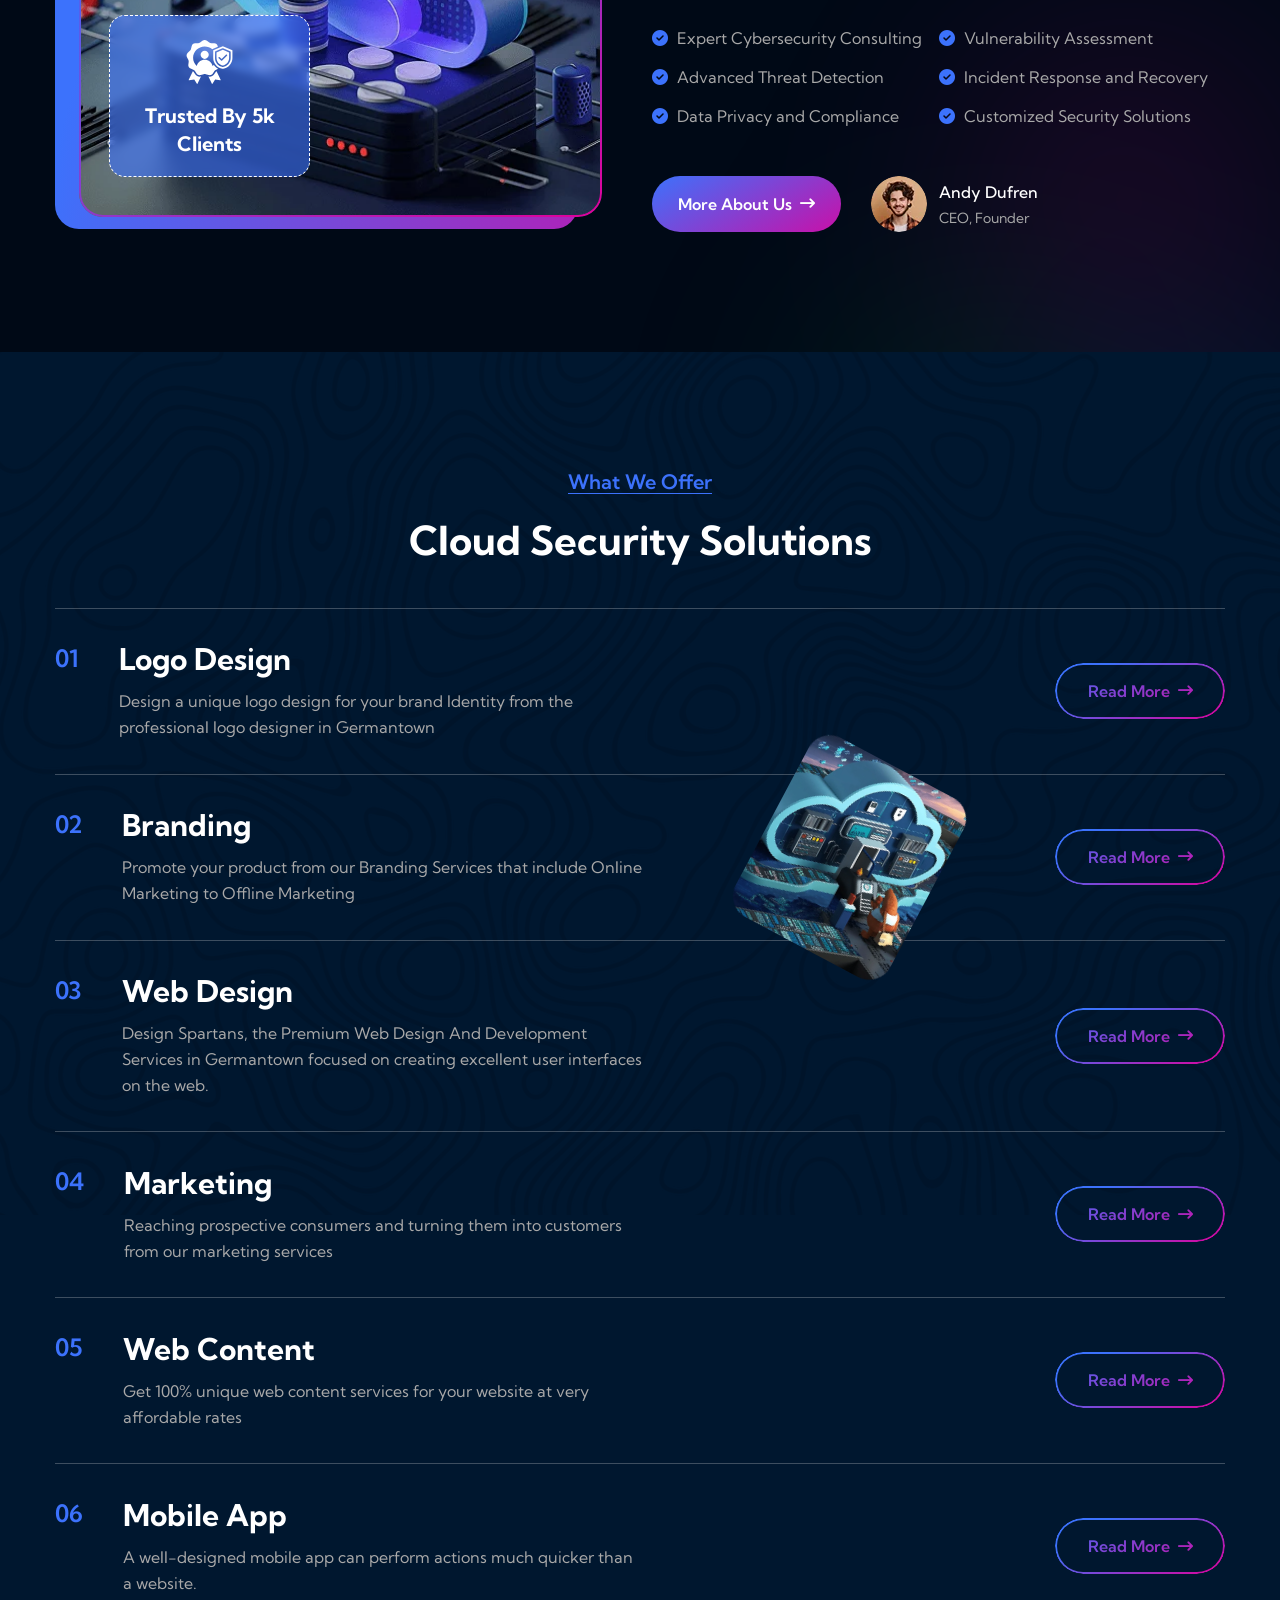
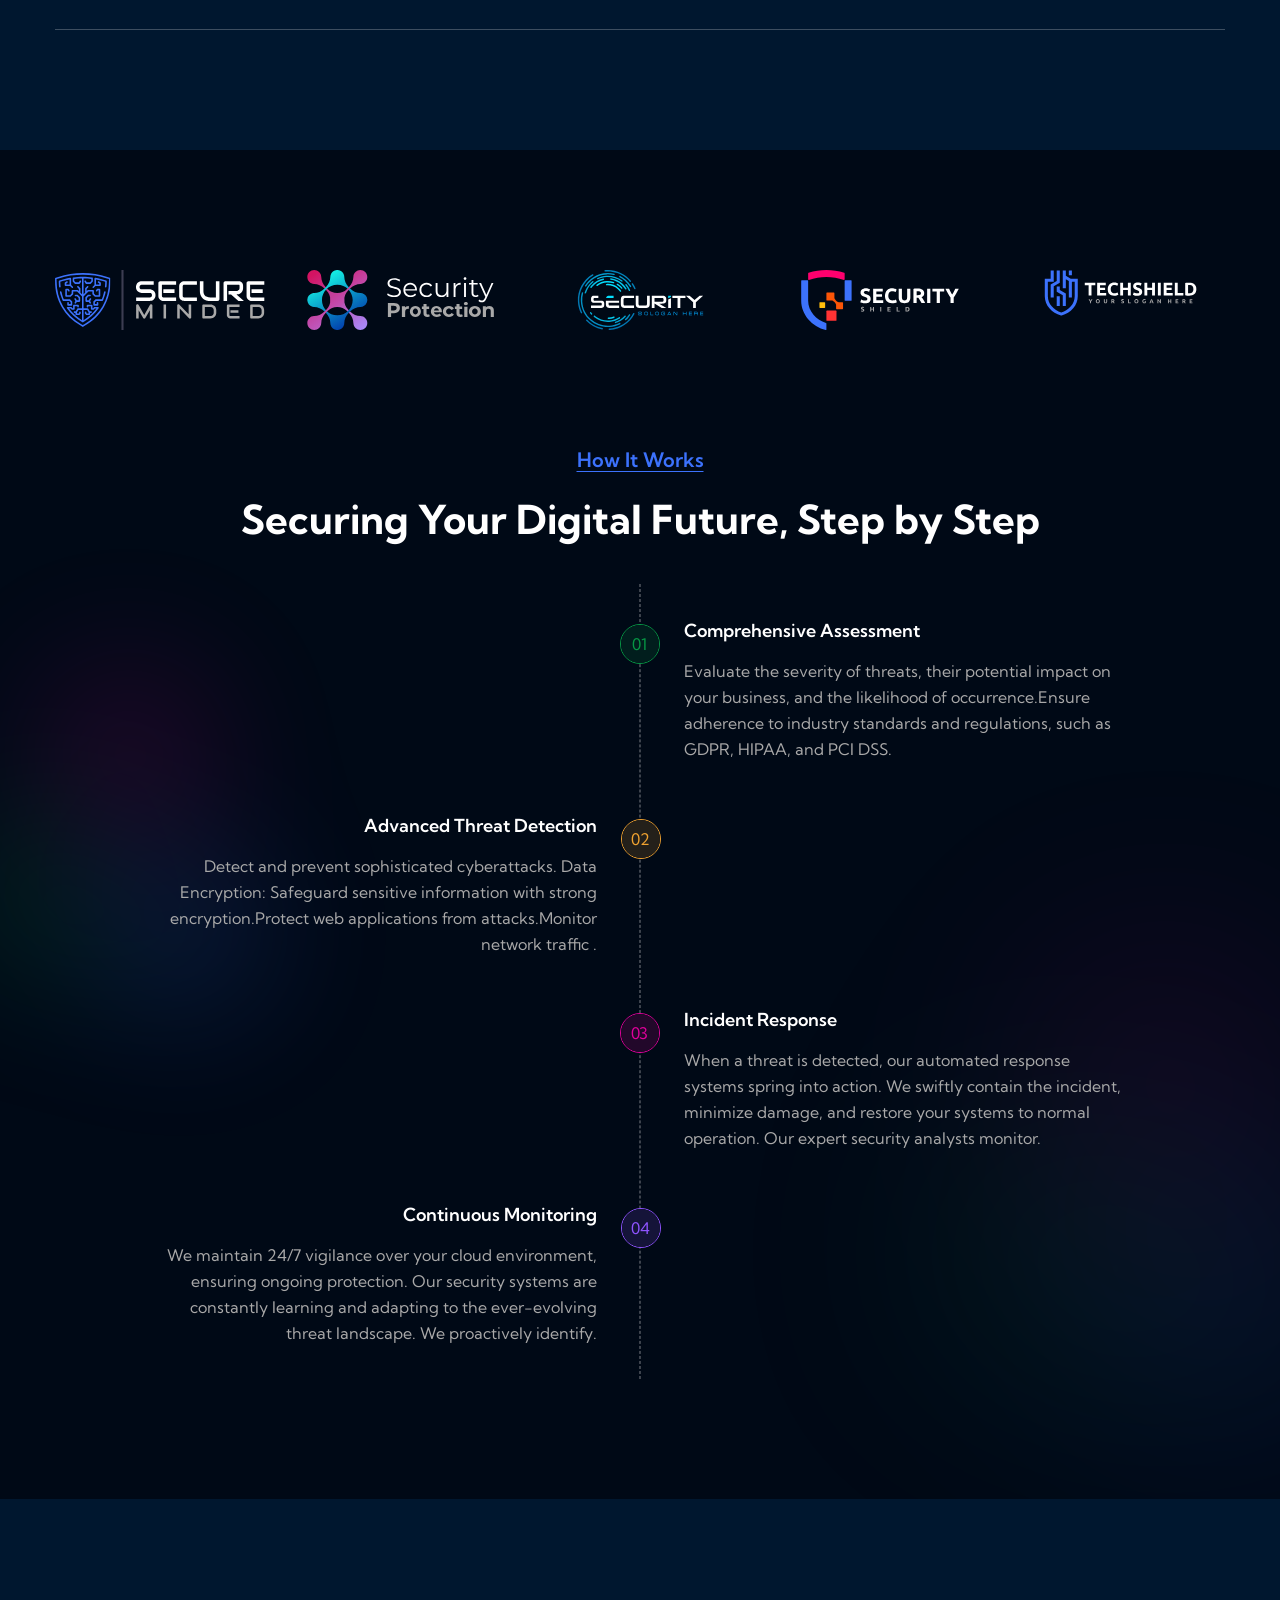
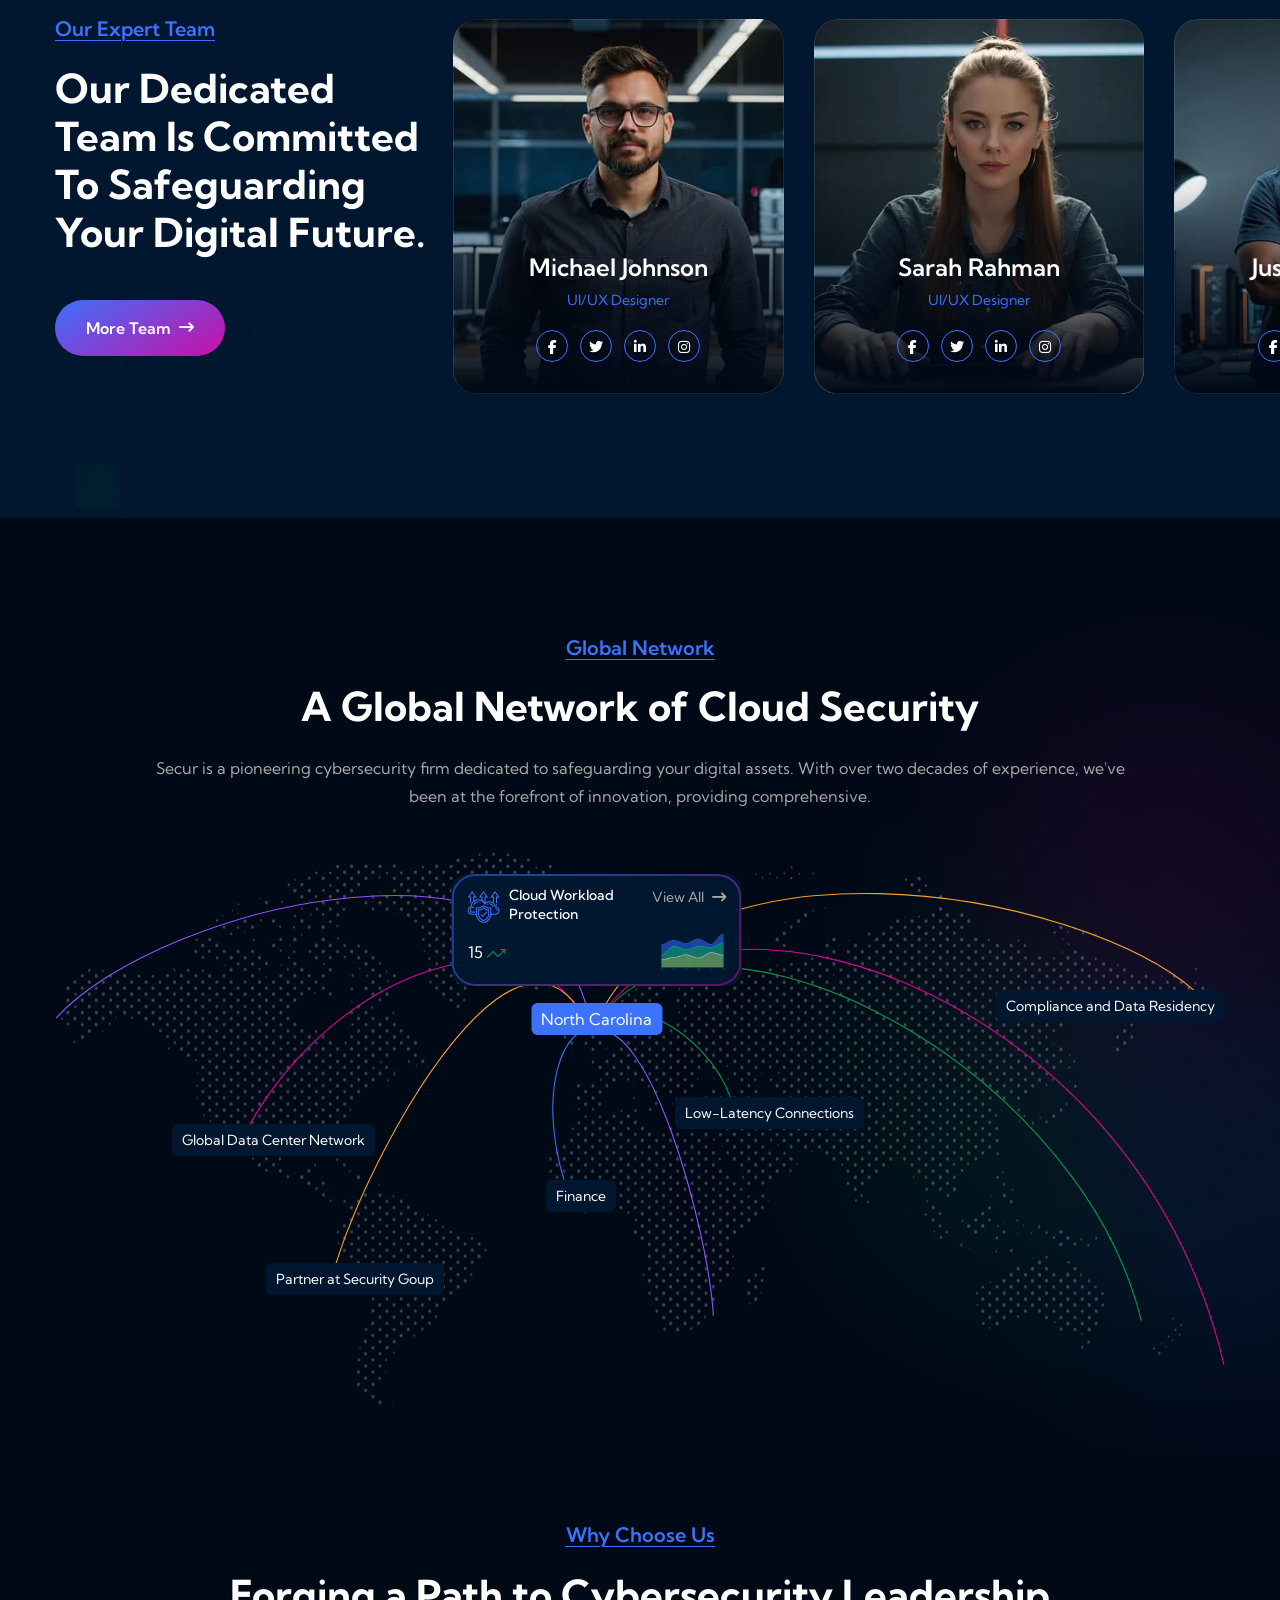
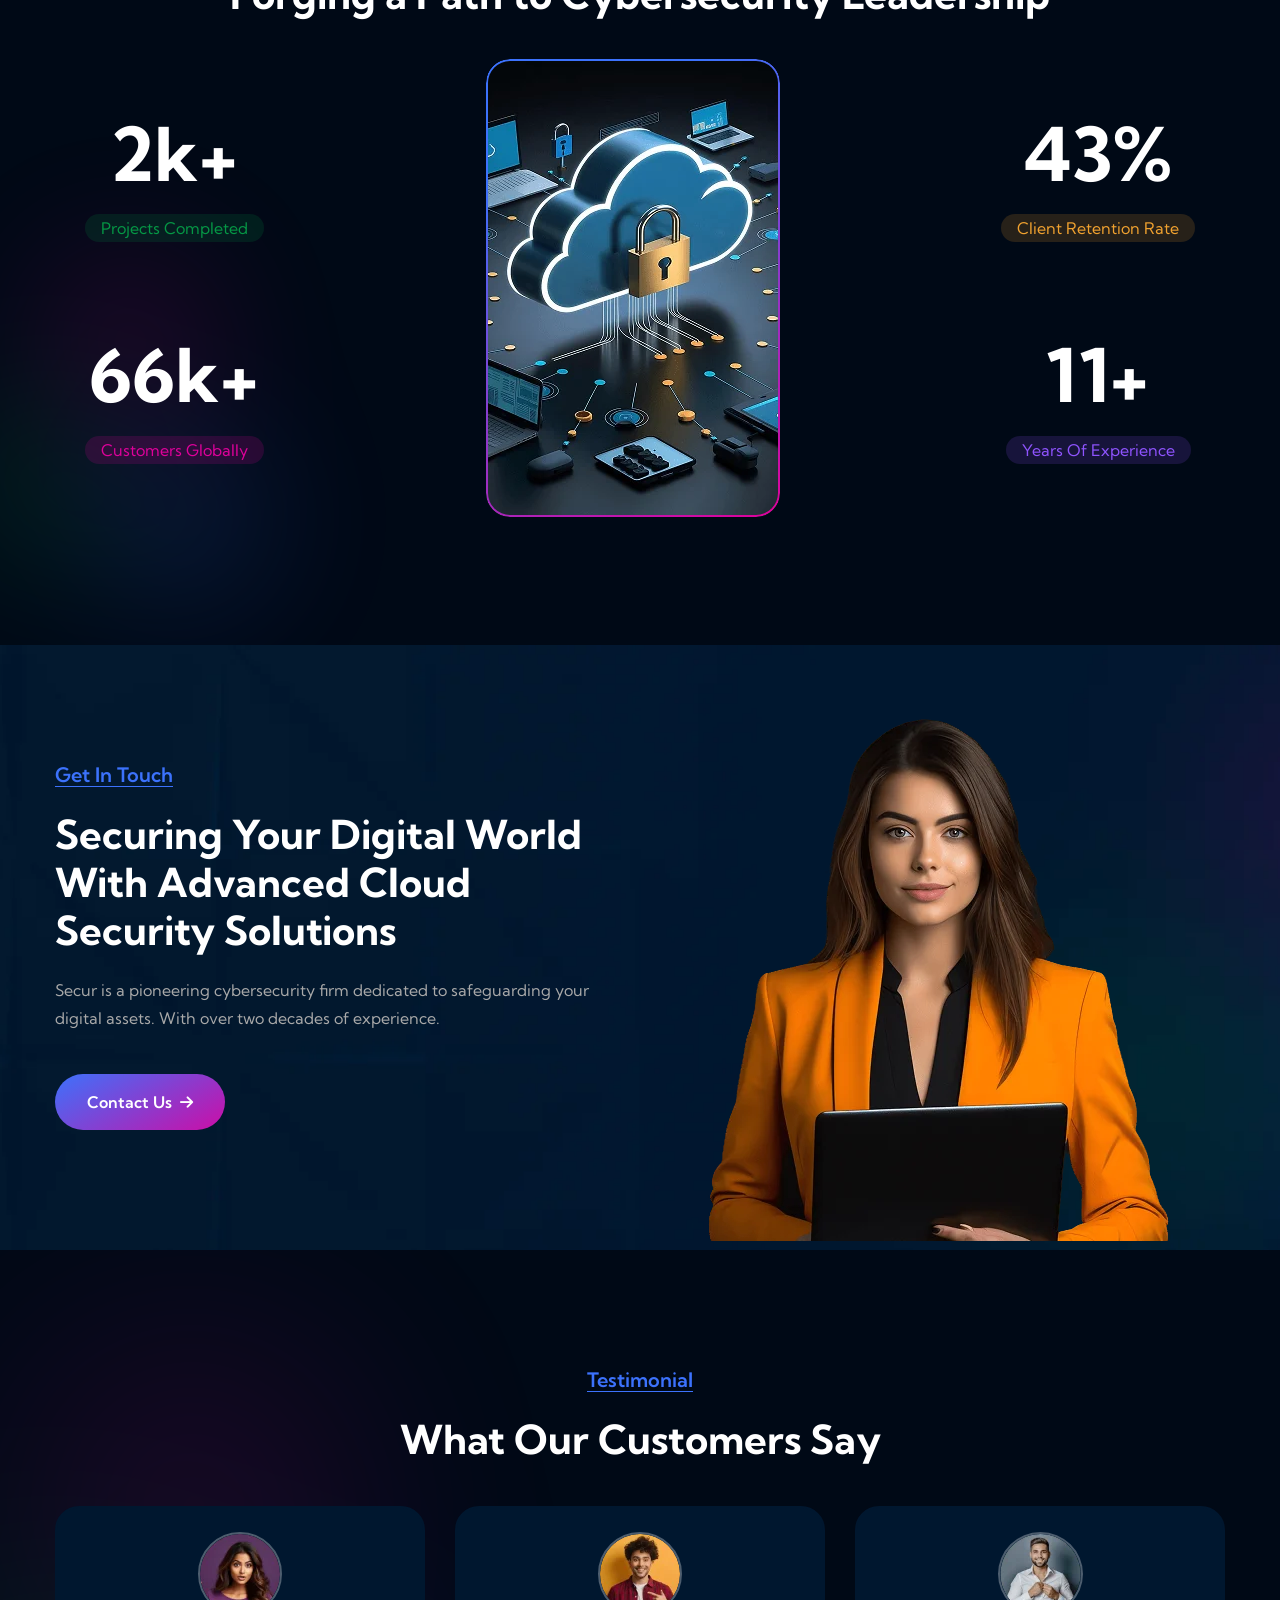
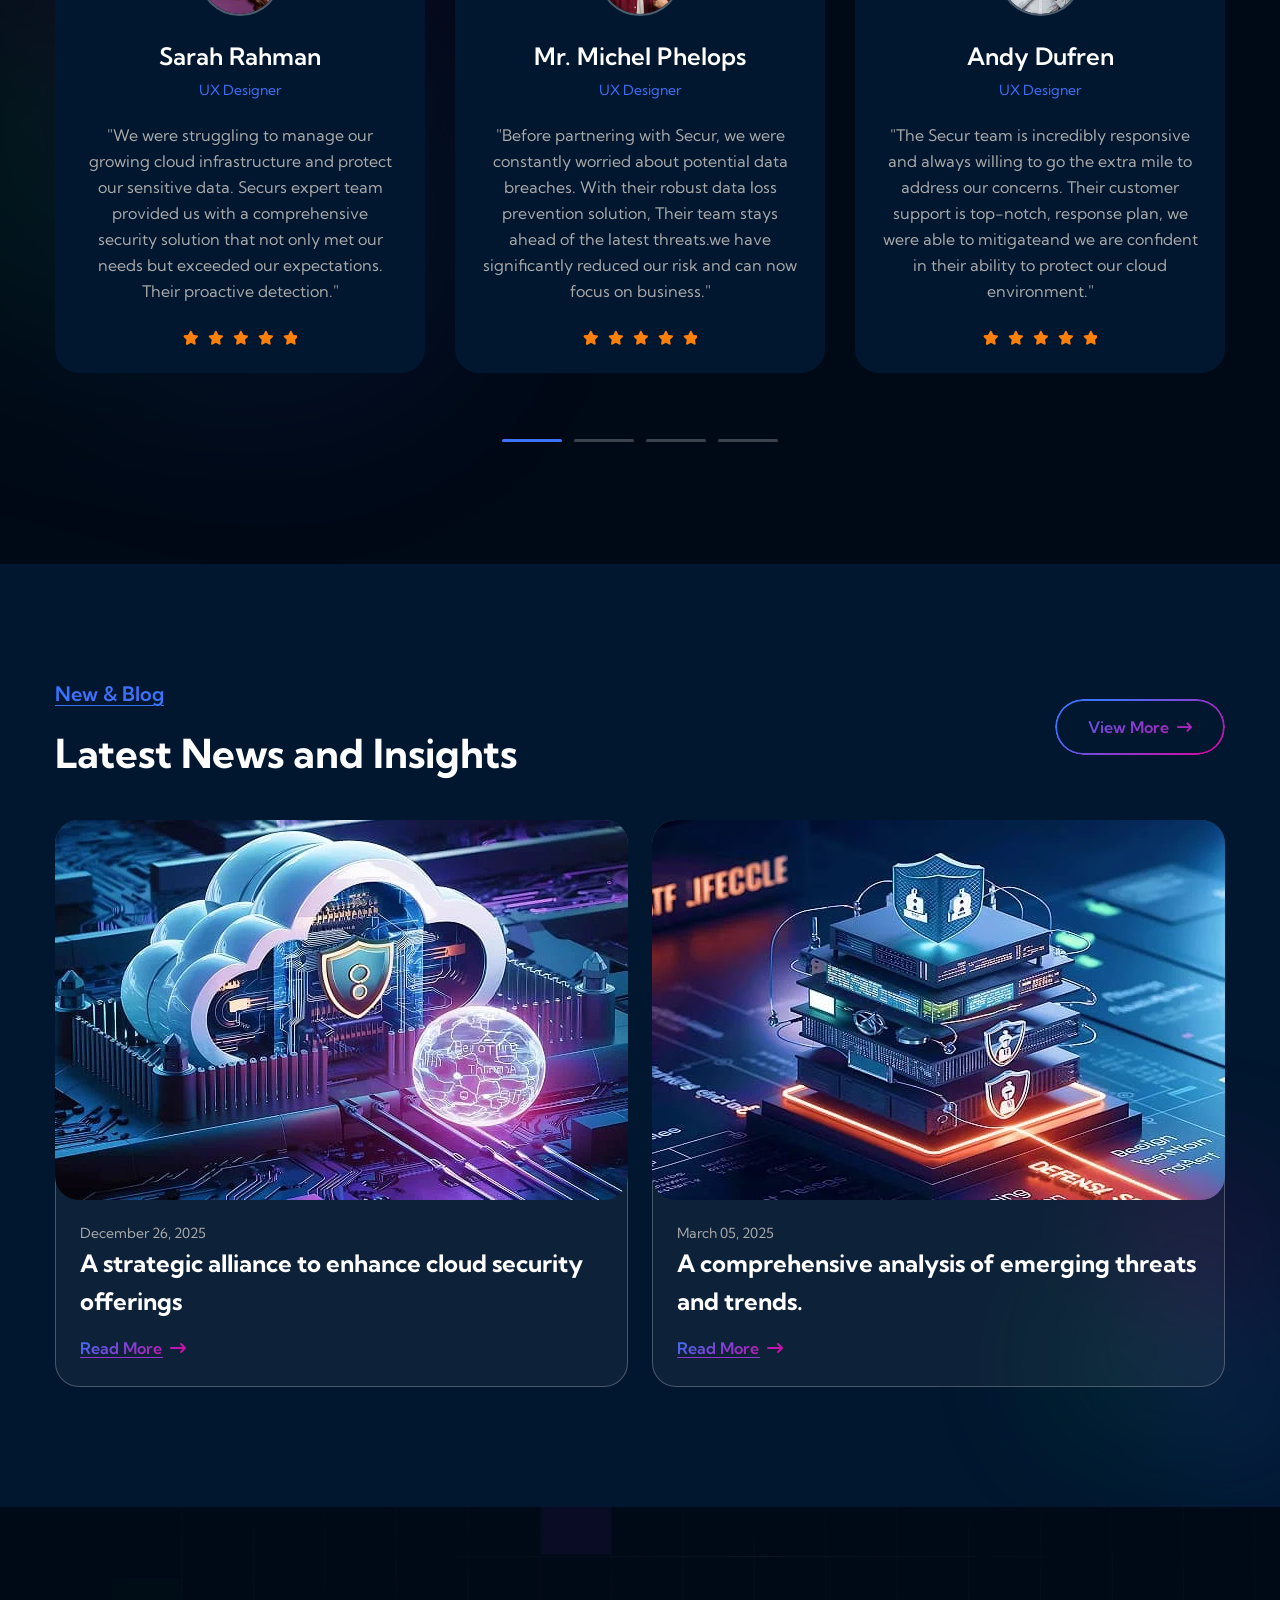
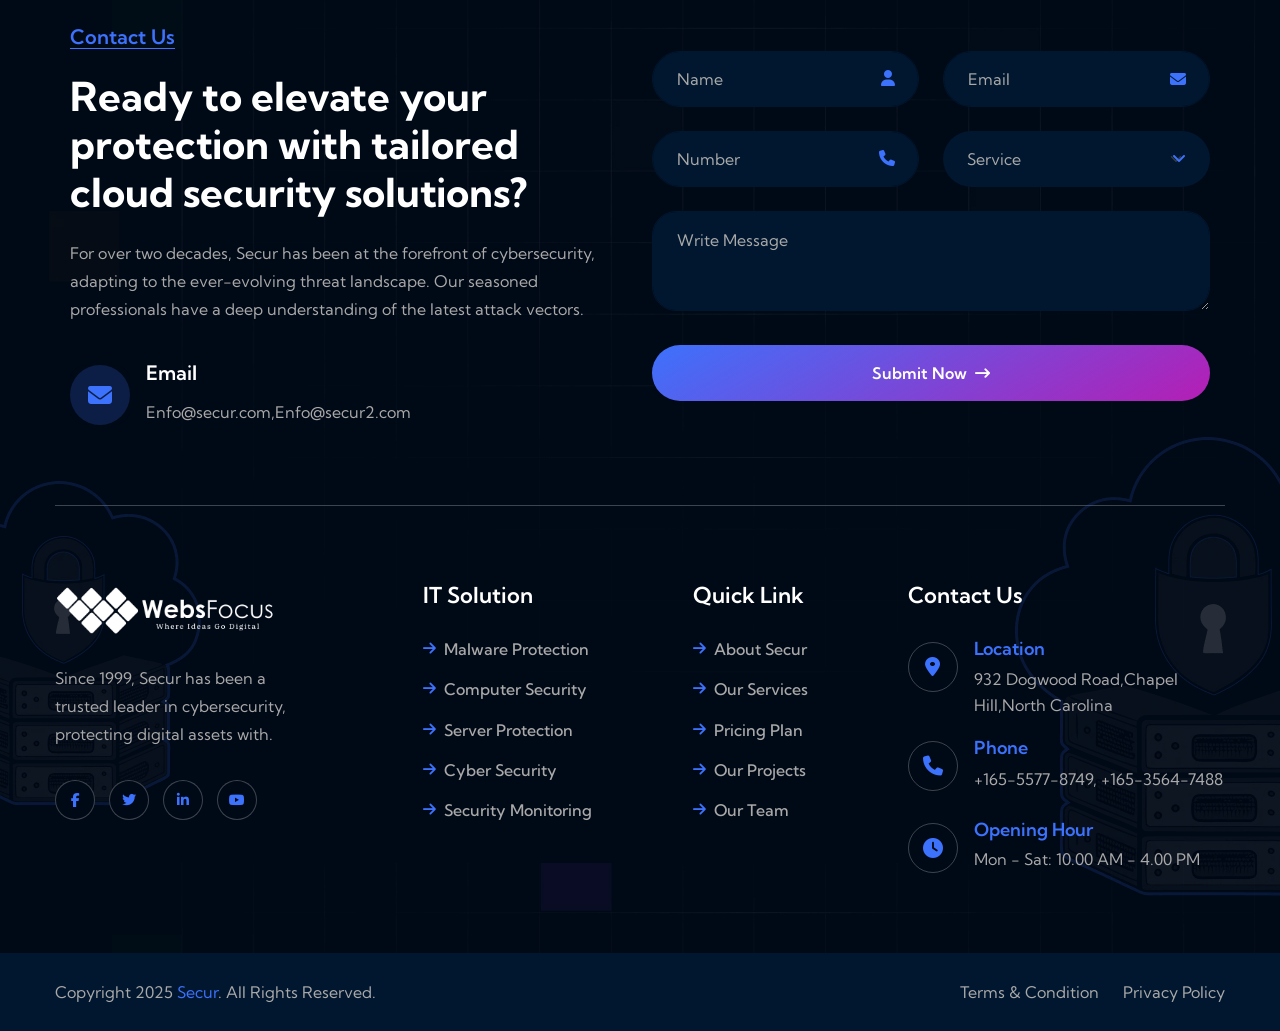
==== commit f05b3d99: "content-update" ====
--- a/index.html
+++ b/index.html
@@ -47,9 +47,9 @@
                             <li><a href="index-2.html">Home Two</a></li>
                         </ul>
                     </li>
-                    <li class="menu-item-has-children"><a href="#">About</a>
+                    <li class="menu-item-has-children"><a href="#">Services</a>
                         <ul class="sub-menu">
-                            <li><a href="about.html">About 01</a></li>
+                            <li><a href="about.html">Logo Design</a></li>
                             <li><a href="about-2.html">About 02</a></li>
                         </ul>
                     </li>
@@ -187,37 +187,22 @@
                                             <li><a href="index-2.html">Home Two</a></li>
                                         </ul>
                                     </li>
-                                    <li class="menu-item-has-children"><a href="#">About</a>
+                                    <li class="menu-item-has-children"><a href="#">Services</a>
                                         <ul class="sub-menu">
-                                            <li><a href="about.html">About 01</a></li>
-                                            <li><a href="about-2.html">About 02</a></li>
+                                            <li><a href="about.html">Logo Design</a></li>
+                                            <li><a href="about-2.html">Branding</a></li>
+                                            <li><a href="about-2.html">Social Media Marketing</a></li>
+                                            <li><a href="about-2.html">T-Shirt Design</a></li>
+                                            <li><a href="about-2.html">Web Design</a></li>
+                                            <li><a href="about-2.html">Search Engine Optimization</a></li>
+                                            <li><a href="about-2.html">Mobile App Development</a></li>
                                         </ul>
                                     </li>
-                                    <li class="menu-item-has-children"><a href="#">Services</a>
-                                        <ul class="sub-menu">
-                                            <li><a href="service.html">Service</a></li>
-                                            <li><a href="service-details.html">Service Details</a></li>
-                                        </ul>
+                                    <li><a href="#">Why Choose Us</a>
                                     </li>
-                                    <li class="menu-item-has-children"><a href="#">Pages</a>
-                                        <ul class="sub-menu">
-                                            <li><a href="team.html">Team</a></li>
-                                            <li><a href="team-details.html">Team Details</a></li>
-                                            <li><a href="project.html">Portfolio</a></li>
-                                            <li><a href="project-details.html">Portfolio Details</a></li>
-                                            <li><a href="pricing.html">Pricing</a></li>
-                                            <li><a href="testimonial.html">Testimonial</a></li>
-                                            <li><a href="faq.html">Faq Page</a></li>
-                                            <li><a href="error.html">Error Page</a></li>
-                                        </ul>
+                                    <li><a href="#">About</a>
                                     </li>
-                                    <li class="menu-item-has-children"><a href="#">Blog</a>
-                                        <ul class="sub-menu">
-                                            <li><a href="blog.html">Blog</a></li>
-                                            <li><a href="blog-details.html">Blog Details</a></li>
-                                        </ul>
-                                    </li>
-                                    <li><a href="contact.html">Contact Us</a></li>
+                                    <li><a href="contact.html">Contact</a></li>
                                 </ul>
                             </nav>
                         </div>
@@ -257,12 +242,14 @@
             <div class="row justify-content-center text-center">
                 <div class="col-12">
                     <div class="hero-style2">
-                        <h1 class="hero-title"><span class="title1" data-cue="slideInUp" data-delay="100">Securing Your
-                                Digital World,</span> <span class="title2" data-cue="slideInUp" data-delay="200">One
-                                Click at a Time</span></h1>
-                        <p class="hero-text" data-cue="slideInUp" data-delay="300">Since 1999, Secur has safeguarded
-                            digital landscapes. Our cloud security solutions protect your data and applications from
-                            threats. Fortify your future with Secur.</p>
+                        <h1 class="hero-title"><span class="title1" data-cue="slideInUp" data-delay="100">Hire the Best
+                            </span><span class="title1" data-cue="slideInUp" data-delay="200"> Logo Design Company
+                            </span> <span class="title2" data-cue="slideInUp" data-delay="300"> for Creative
+                                Logos</span></h1>
+                        <p class="hero-text" data-cue="slideInUp" data-delay="300">
+                            Are you looking for a professional logo design company for custom logo designs? Websfocus
+                            has got you covered! At our logo design agency, we have a team of artistic logo designers to
+                            create corporate logo designs for established companies and startups.</p>
                         <div class="btn-wrap justify-content-center" data-cue="slideInUp" data-delay="200"><a
                                 href="contact.html" class="ot-btn">Learn More <i
                                     class="fas fa-long-arrow-right ms-2"></i></a> <a
@@ -368,10 +355,9 @@
                     <div class="service-list hover-item">
                         <div class="box-number">01</div>
                         <div class="box-content">
-                            <h3 class="box-title"><a href="service-details.html">Cloud Security Posture Management</a>
+                            <h3 class="box-title"><a href="service-details.html">Logo Design</a>
                             </h3>
-                            <p class="box-text">Continuously assess your cloud environments for misconfigurations,
-                                vulnerabilities, and deviations from security best practices.</p>
+                            <p class="box-text">Design a unique logo design for your brand Identity from the professional logo designer in Germantown</p>
                         </div>
                         <div class="box-img"><img src="assets/img/service/service2-1.jpg" alt="img"></div>
                         <div class="btn-wrap"><a href="service-details.html" class="ot-btn style-border">Read More<i
@@ -382,10 +368,9 @@
                     <div class="service-list hover-item item-active">
                         <div class="box-number">02</div>
                         <div class="box-content">
-                            <h3 class="box-title"><a href="service-details.html">Cloud Workload Protection Platform</a>
+                            <h3 class="box-title"><a href="service-details.html">Branding</a>
                             </h3>
-                            <p class="box-text">Safeguard your cloud-based workloads and containers from a wide range of
-                                threats, including malware, ransomware.</p>
+                            <p class="box-text"> Promote your product from our Branding Services that include Online Marketing to Offline Marketing</p>
                         </div>
                         <div class="box-img"><img src="assets/img/service/service2-2.jpg" alt="img"></div>
                         <div class="btn-wrap"><a href="service-details.html" class="ot-btn style-border">Read More<i
@@ -396,9 +381,8 @@
                     <div class="service-list hover-item">
                         <div class="box-number">03</div>
                         <div class="box-content">
-                            <h3 class="box-title"><a href="service-details.html">Cloud Access Security Broker</a></h3>
-                            <p class="box-text">Safeguard sensitive data shared with cloud applications by enforcing
-                                granular access controls, monitoring.</p>
+                            <h3 class="box-title"><a href="service-details.html">Web Design</a></h3>
+                            <p class="box-text"> Design Spartans, the Premium Web Design And Development Services in Germantown focused on creating excellent user interfaces on the web.</p>
                         </div>
                         <div class="box-img"><img src="assets/img/service/service2-3.jpg" alt="img"></div>
                         <div class="btn-wrap"><a href="service-details.html" class="ot-btn style-border">Read More<i
@@ -409,10 +393,35 @@
                     <div class="service-list hover-item">
                         <div class="box-number">04</div>
                         <div class="box-content">
-                            <h3 class="box-title"><a href="service-details.html">Endpoint Detection and Response</a>
+                            <h3 class="box-title"><a href="service-details.html">Marketing</a>
                             </h3>
-                            <p class="box-text">Proactively detect, investigate, and respond to advanced threats
-                                targeting your endpoints. Our EDR solution.</p>
+                            <p class="box-text">  Reaching prospective consumers and turning them into customers from our marketing services</p>
+                        </div>
+                        <div class="box-img"><img src="assets/img/service/service2-4.jpg" alt="img"></div>
+                        <div class="btn-wrap"><a href="service-details.html" class="ot-btn style-border">Read More<i
+                                    class="fas fa-long-arrow-right ms-2"></i></a></div>
+                    </div>
+                </div>
+                <div class="col-12 service-list-wrap" data-cue="slideInUp">
+                    <div class="service-list hover-item">
+                        <div class="box-number">05</div>
+                        <div class="box-content">
+                            <h3 class="box-title"><a href="service-details.html">Web Content</a>
+                            </h3>
+                            <p class="box-text"> Get 100% unique web content services for your website at very affordable rates</p>
+                        </div>
+                        <div class="box-img"><img src="assets/img/service/service2-4.jpg" alt="img"></div>
+                        <div class="btn-wrap"><a href="service-details.html" class="ot-btn style-border">Read More<i
+                                    class="fas fa-long-arrow-right ms-2"></i></a></div>
+                    </div>
+                </div>
+                <div class="col-12 service-list-wrap" data-cue="slideInUp">
+                    <div class="service-list hover-item">
+                        <div class="box-number">06</div>
+                        <div class="box-content">
+                            <h3 class="box-title"><a href="service-details.html">Mobile App</a>
+                            </h3>
+                            <p class="box-text"> A well-designed mobile app can perform actions much quicker than a website.</p>
                         </div>
                         <div class="box-img"><img src="assets/img/service/service2-4.jpg" alt="img"></div>
                         <div class="btn-wrap"><a href="service-details.html" class="ot-btn style-border">Read More<i
@@ -565,7 +574,8 @@
                                                         class="fab fa-twitter"></i></a> <a target="_blank"
                                                     href="https://linkedin.com/"><i class="fab fa-linkedin-in"></i></a>
                                                 <a target="_blank" href="https://instagram.com/"><i
-                                                        class="fab fa-instagram"></i></a></div>
+                                                        class="fab fa-instagram"></i></a>
+                                            </div>
                                         </div>
                                     </div>
                                 </div>
@@ -581,7 +591,8 @@
                                                         class="fab fa-twitter"></i></a> <a target="_blank"
                                                     href="https://linkedin.com/"><i class="fab fa-linkedin-in"></i></a>
                                                 <a target="_blank" href="https://instagram.com/"><i
-                                                        class="fab fa-instagram"></i></a></div>
+                                                        class="fab fa-instagram"></i></a>
+                                            </div>
                                         </div>
                                     </div>
                                 </div>
@@ -597,7 +608,8 @@
                                                         class="fab fa-twitter"></i></a> <a target="_blank"
                                                     href="https://linkedin.com/"><i class="fab fa-linkedin-in"></i></a>
                                                 <a target="_blank" href="https://instagram.com/"><i
-                                                        class="fab fa-instagram"></i></a></div>
+                                                        class="fab fa-instagram"></i></a>
+                                            </div>
                                         </div>
                                     </div>
                                 </div>
@@ -613,7 +625,8 @@
                                                         class="fab fa-twitter"></i></a> <a target="_blank"
                                                     href="https://linkedin.com/"><i class="fab fa-linkedin-in"></i></a>
                                                 <a target="_blank" href="https://instagram.com/"><i
-                                                        class="fab fa-instagram"></i></a></div>
+                                                        class="fab fa-instagram"></i></a>
+                                            </div>
                                         </div>
                                     </div>
                                 </div>
@@ -629,7 +642,8 @@
                                                         class="fab fa-twitter"></i></a> <a target="_blank"
                                                     href="https://linkedin.com/"><i class="fab fa-linkedin-in"></i></a>
                                                 <a target="_blank" href="https://instagram.com/"><i
-                                                        class="fab fa-instagram"></i></a></div>
+                                                        class="fab fa-instagram"></i></a>
+                                            </div>
                                         </div>
                                     </div>
                                 </div>
@@ -645,7 +659,8 @@
                                                         class="fab fa-twitter"></i></a> <a target="_blank"
                                                     href="https://linkedin.com/"><i class="fab fa-linkedin-in"></i></a>
                                                 <a target="_blank" href="https://instagram.com/"><i
-                                                        class="fab fa-instagram"></i></a></div>
+                                                        class="fab fa-instagram"></i></a>
+                                            </div>
                                         </div>
                                     </div>
                                 </div>
@@ -801,7 +816,8 @@
                         <div class="ripple-shape"><span class="ripple-1"></span> <span class="ripple-2"></span> <span
                                 class="ripple-3"></span> <span class="ripple-4"></span> <span class="ripple-5"></span>
                             <span class="ripple-6"></span> <span class="ripple-7"></span> <span class="ripple-8"></span>
-                            <span class="ripple-9"></span></div>
+                            <span class="ripple-9"></span>
+                        </div>
                     </div>
                 </div>
             </div>
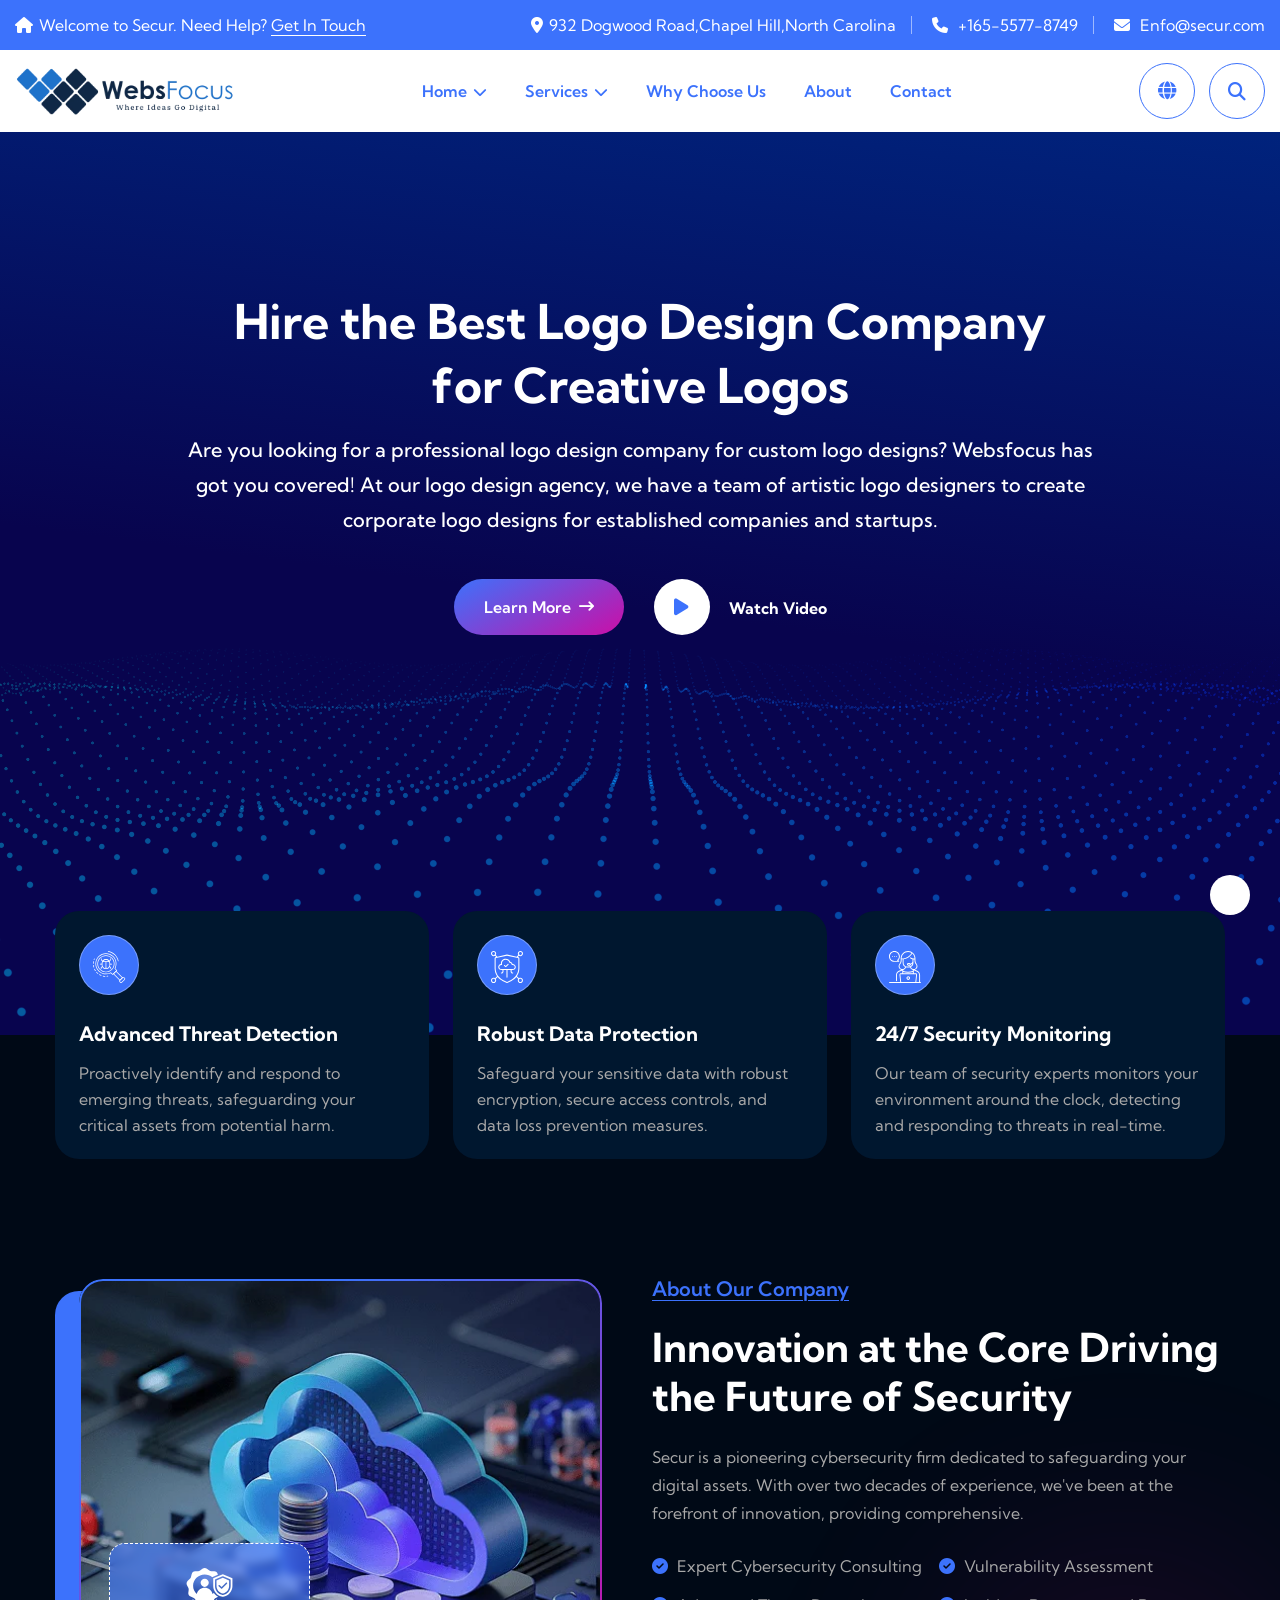
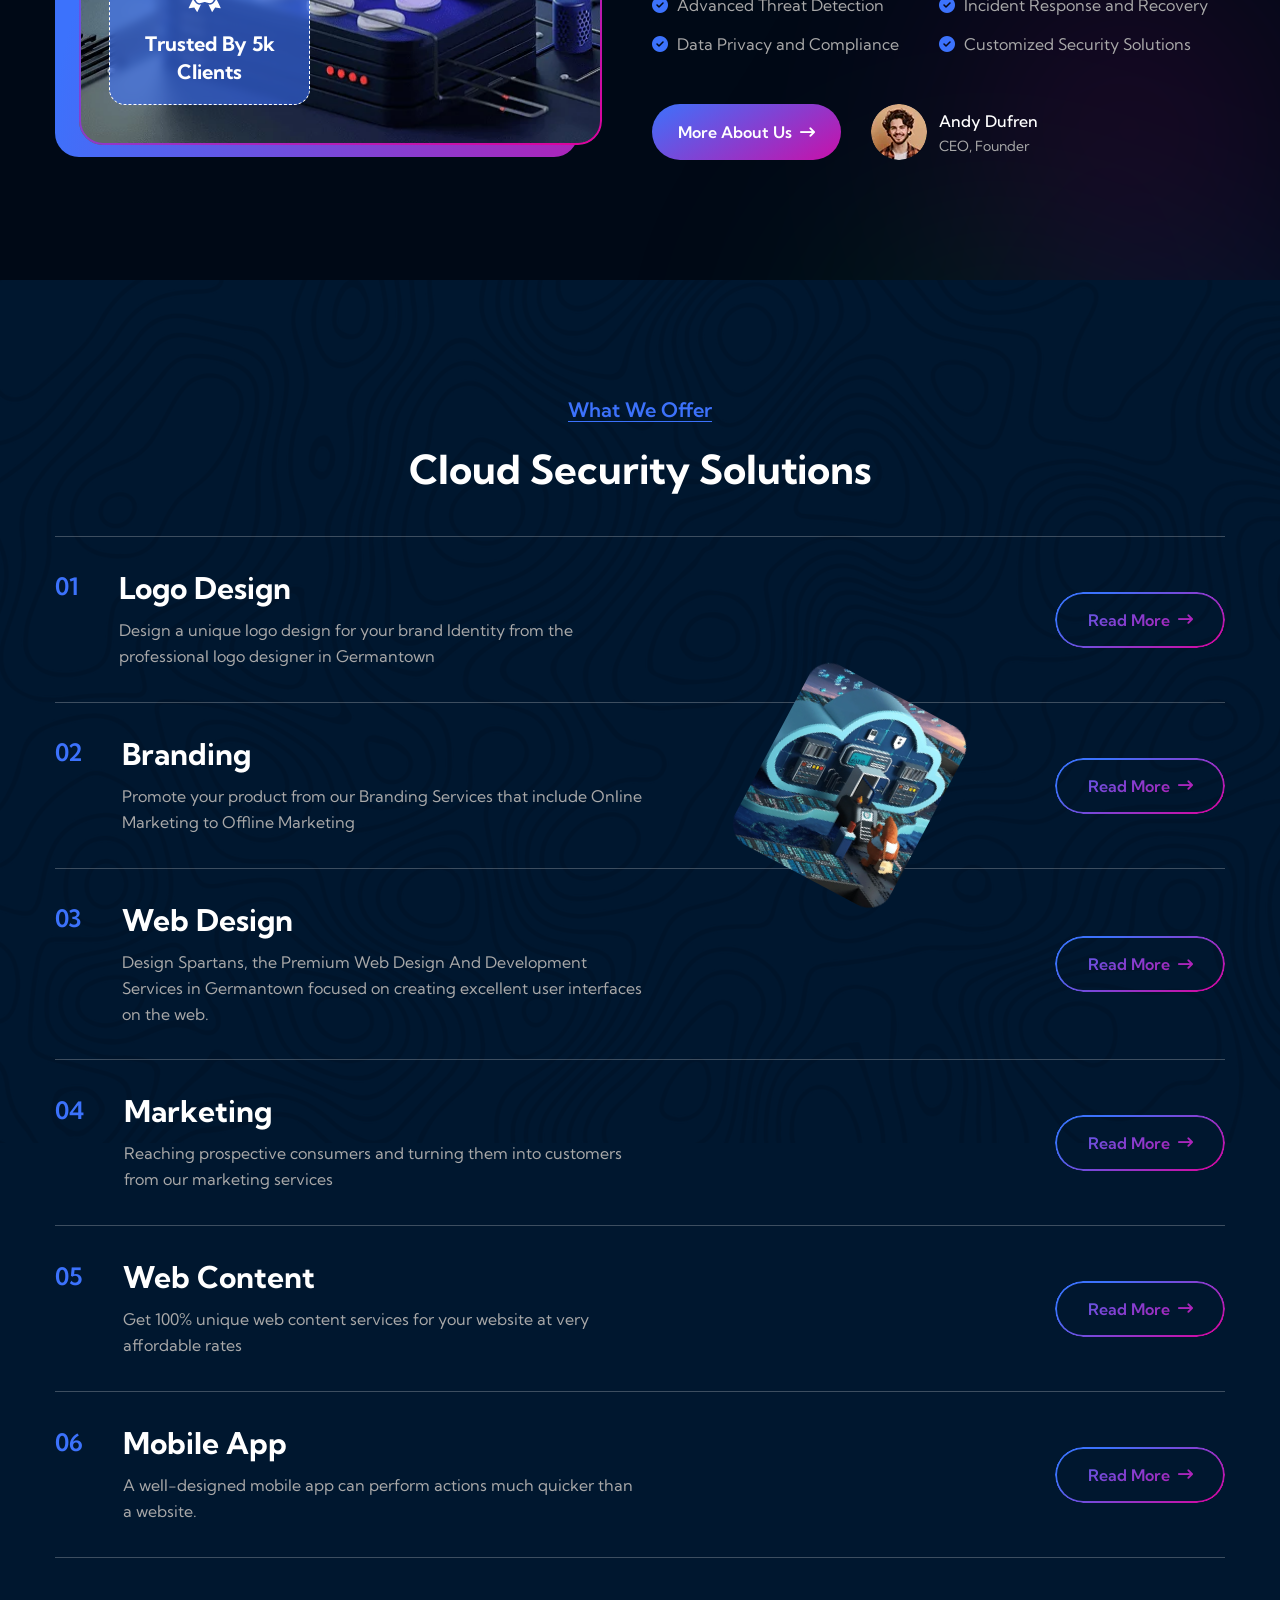
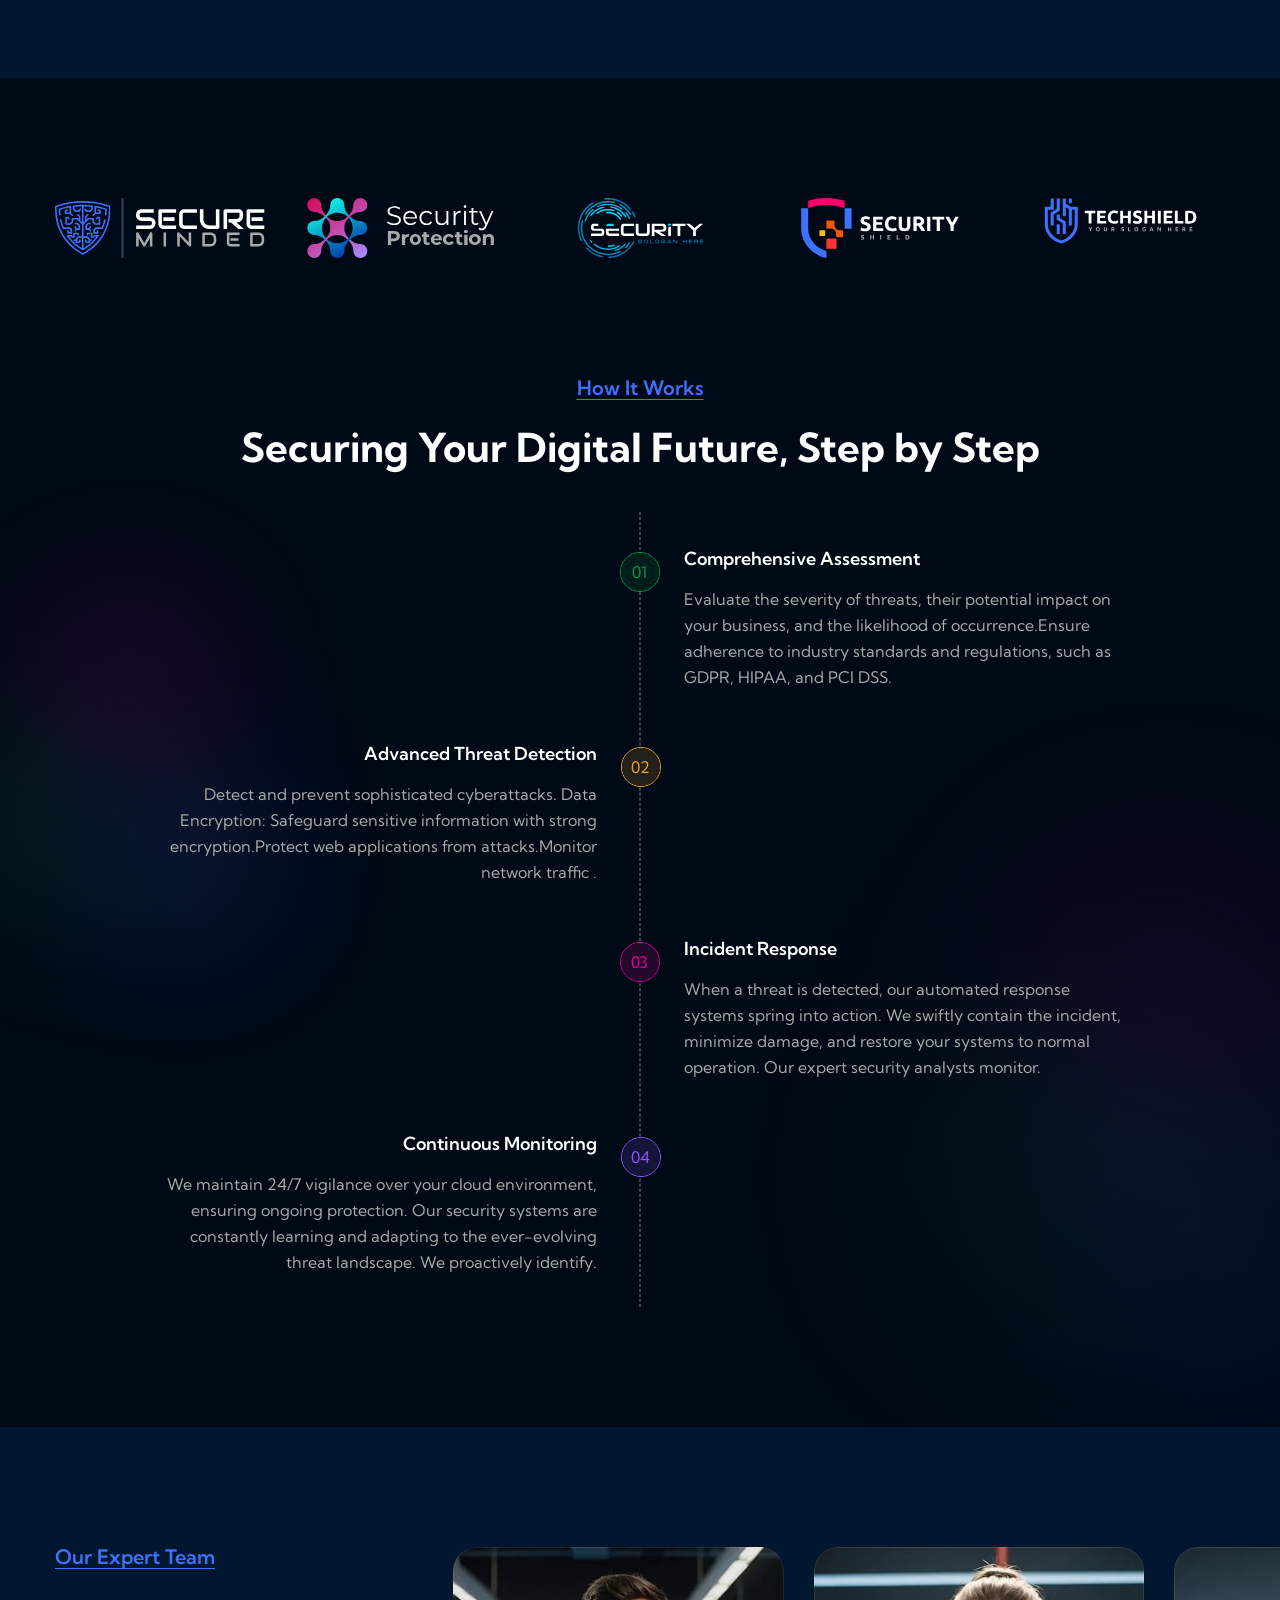
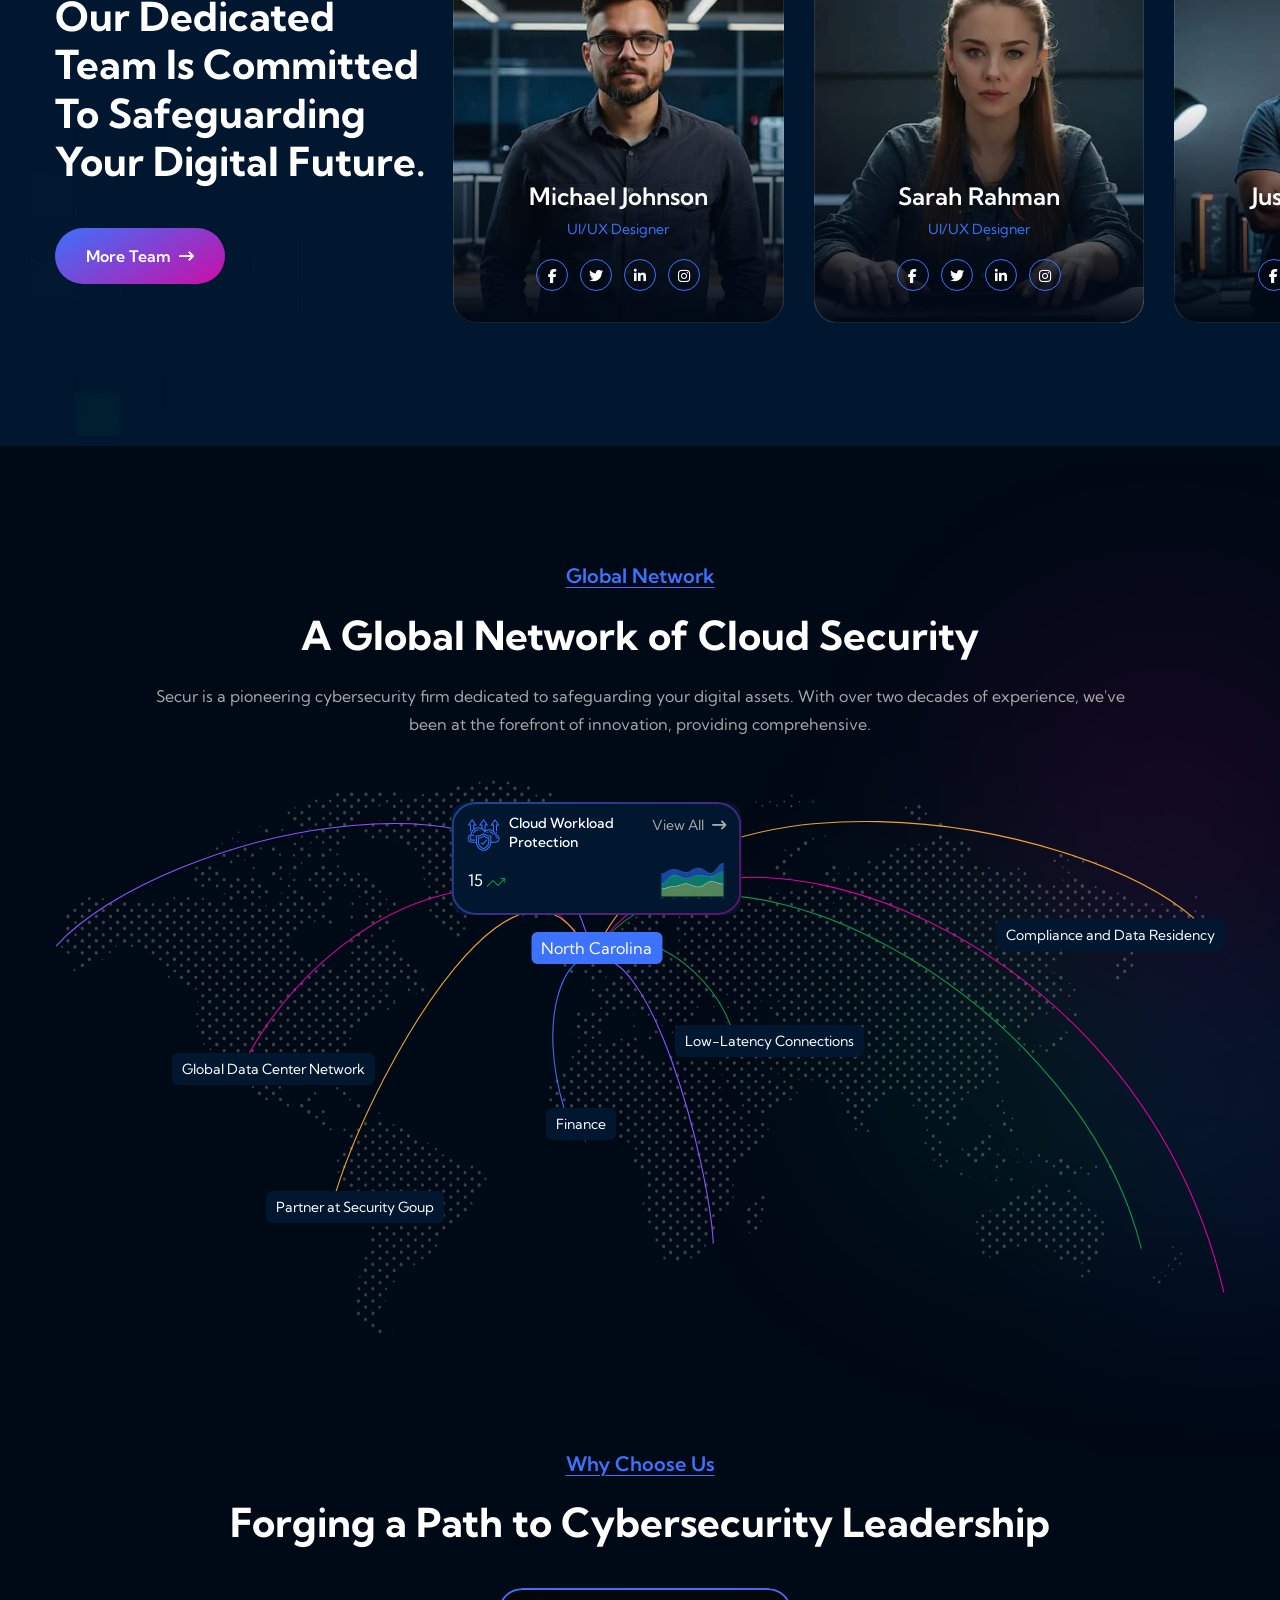
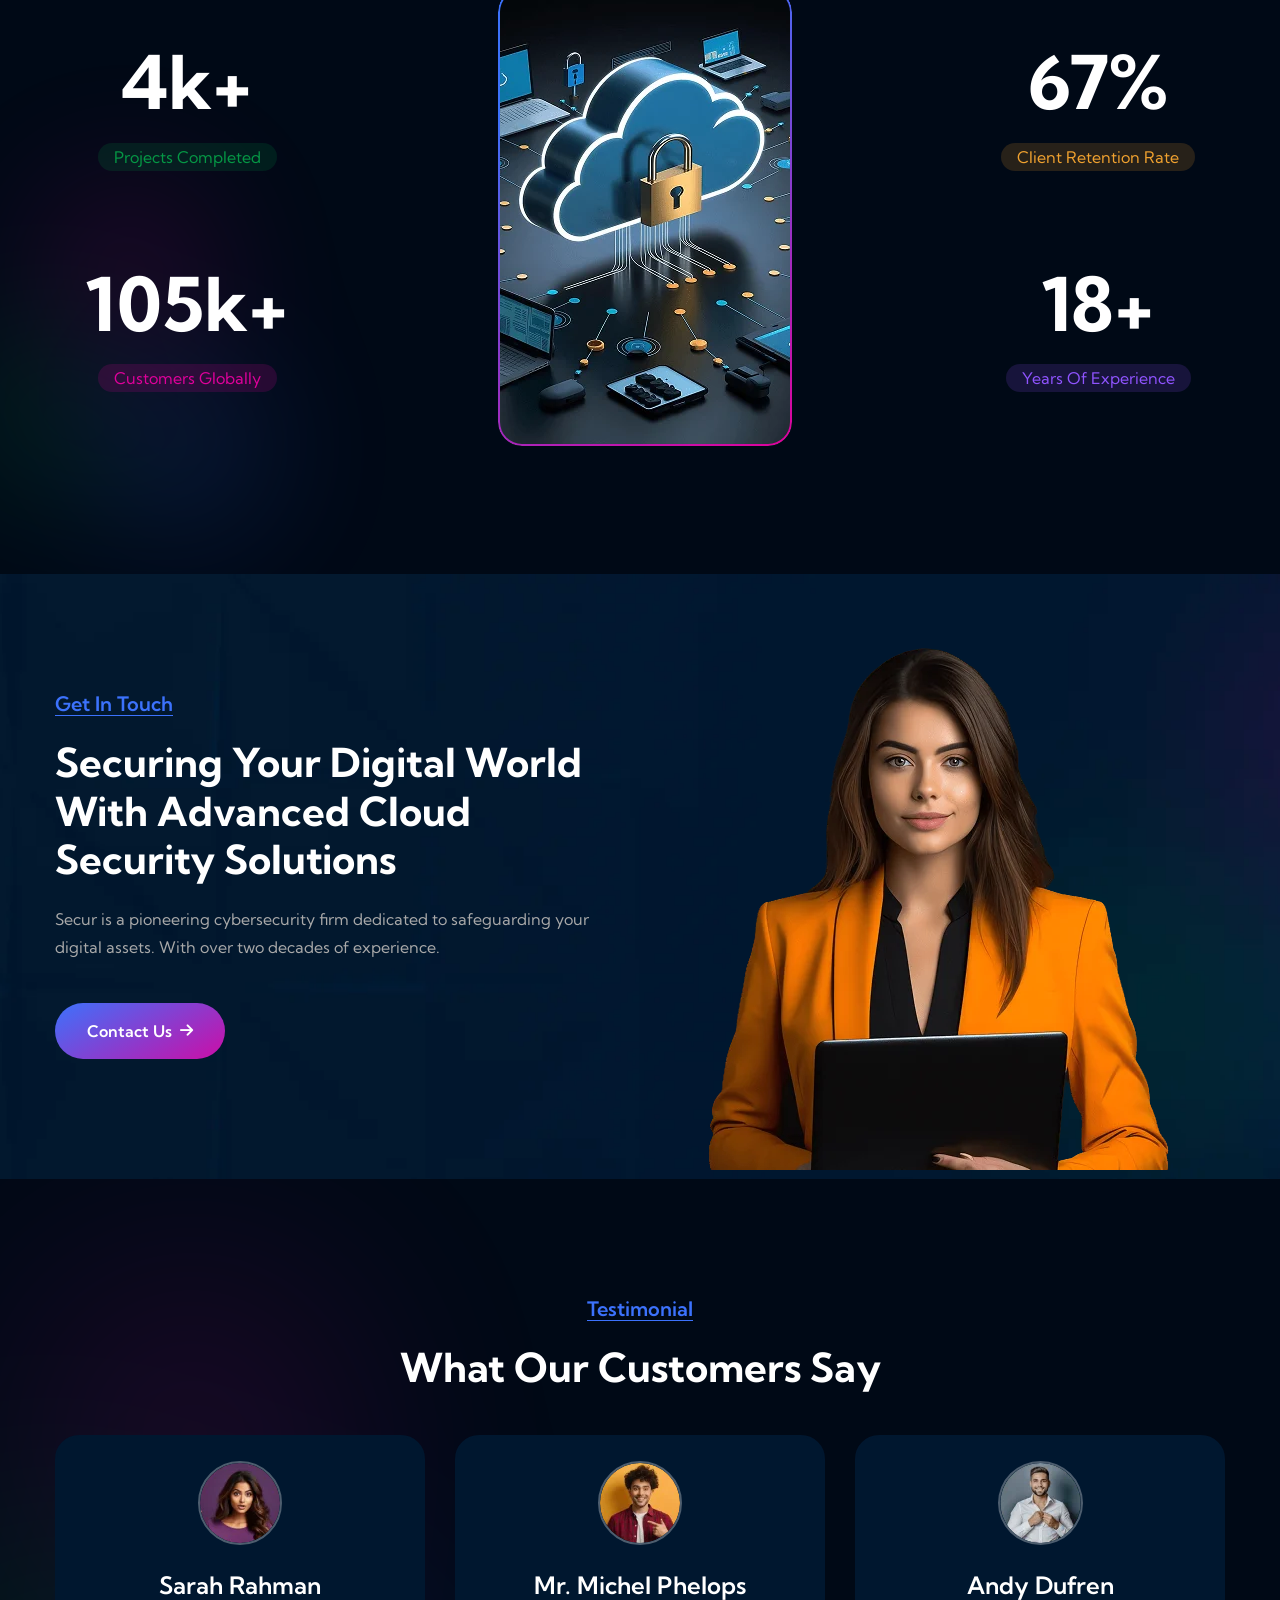
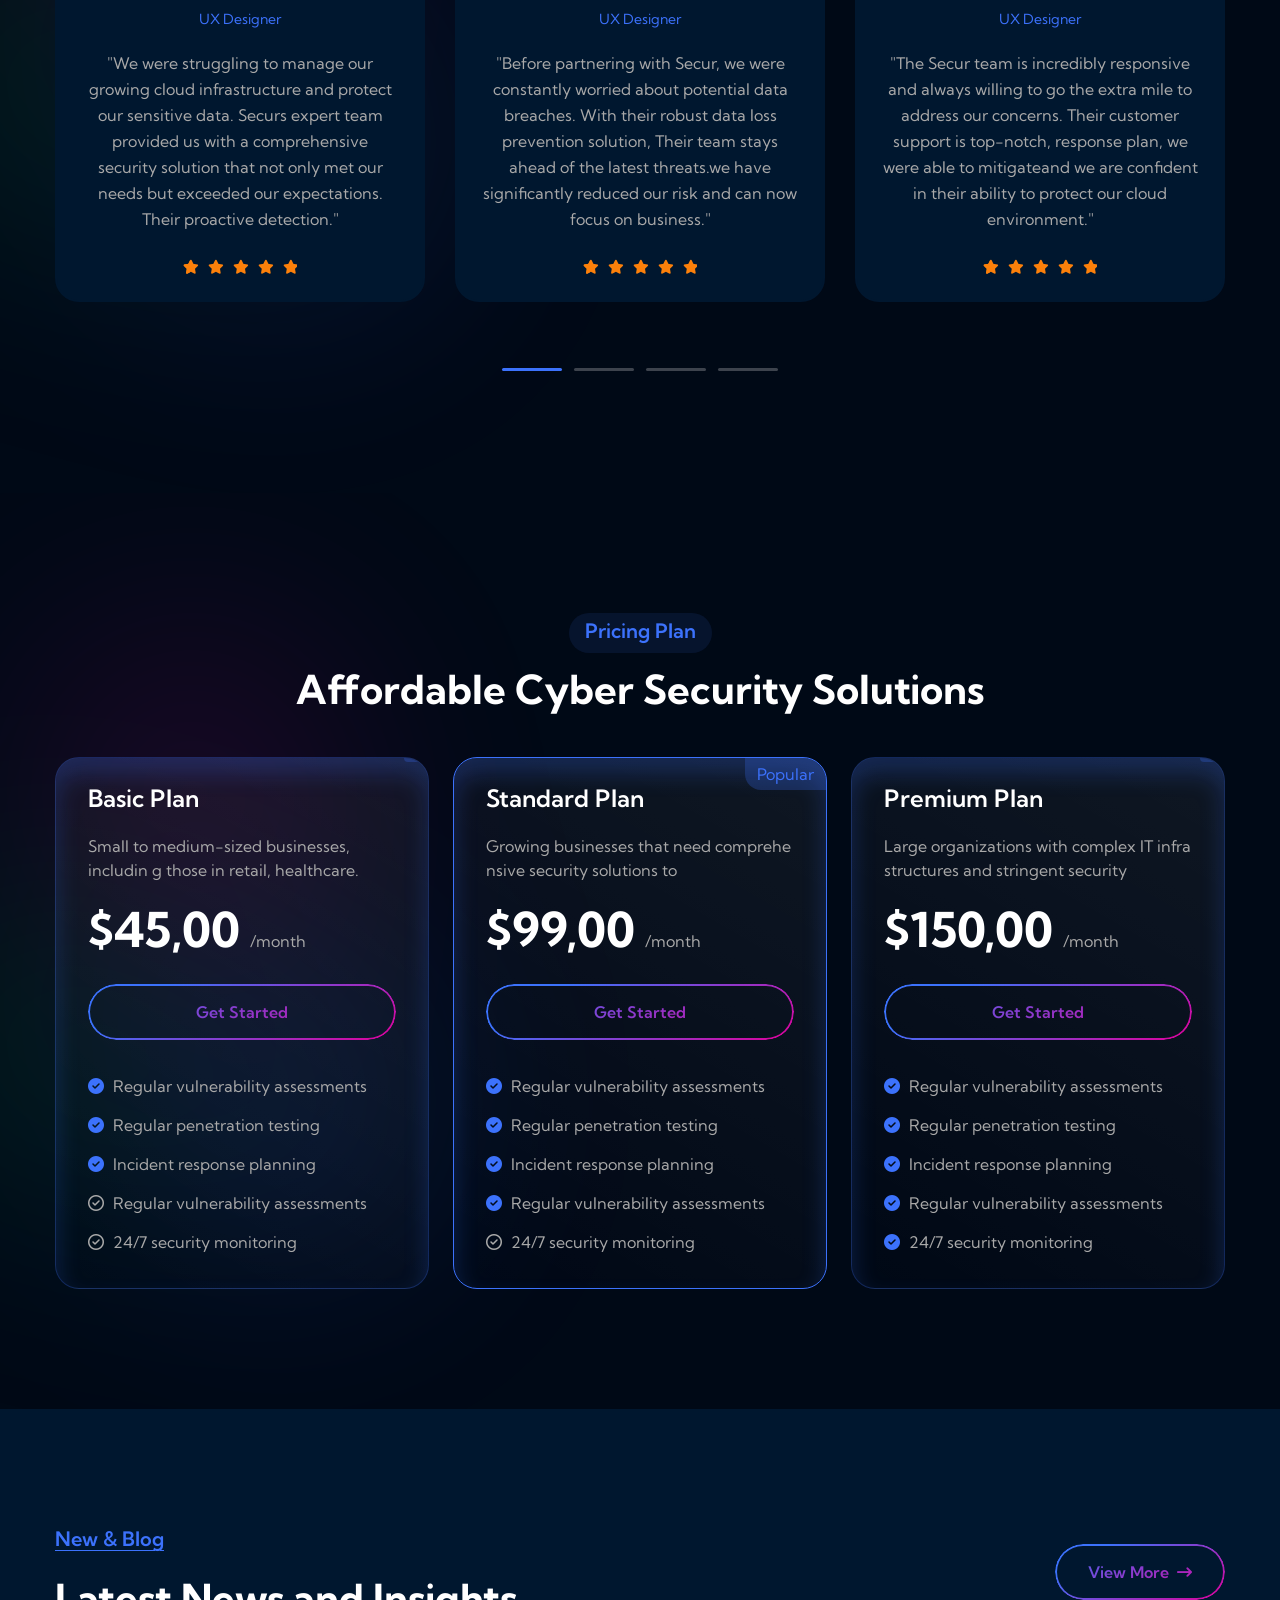
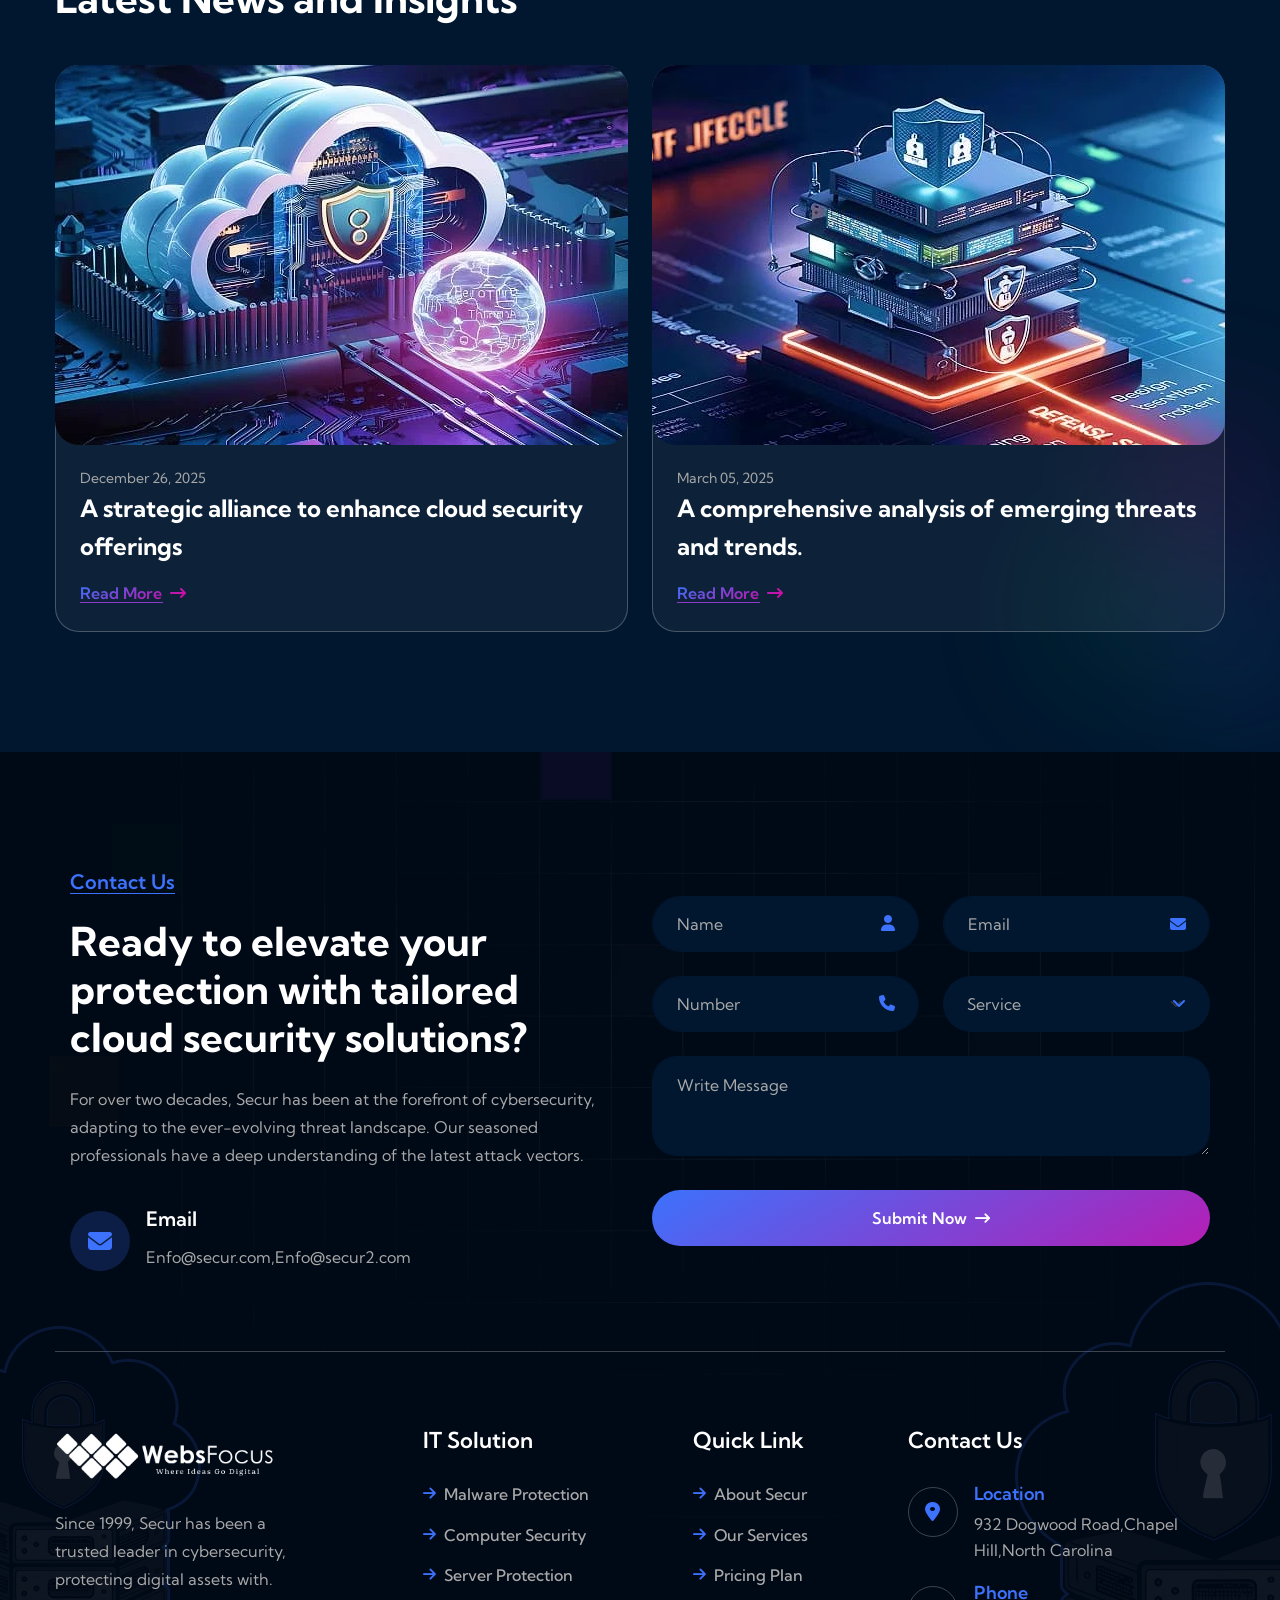
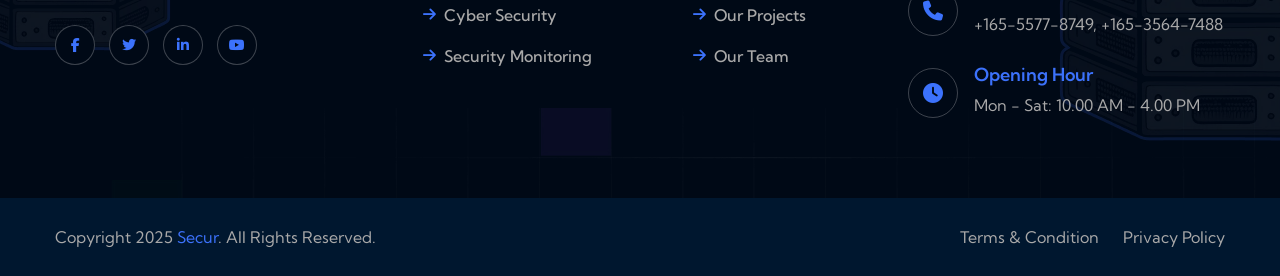
==== commit 6e739eb2: "homepage-update" ====
--- a/index.html
+++ b/index.html
@@ -242,10 +242,10 @@
             <div class="row justify-content-center text-center">
                 <div class="col-12">
                     <div class="hero-style2">
-                        <h1 class="hero-title"><span class="title1" data-cue="slideInUp" data-delay="100">Hire the Best
-                            </span><span class="title1" data-cue="slideInUp" data-delay="200"> Logo Design Company
-                            </span> <span class="title2" data-cue="slideInUp" data-delay="300"> for Creative
-                                Logos</span></h1>
+                        <h1 class="hero-title v2"><span class="title1" data-cue="slideInUp" data-delay="100">Hire the
+                                Best Logo Design Company
+                            </span> <span class="title1" data-cue="slideInUp" data-delay="200">
+                                for Creative Logos </span> </h1>
                         <p class="hero-text" data-cue="slideInUp" data-delay="300">
                             Are you looking for a professional logo design company for custom logo designs? Websfocus
                             has got you covered! At our logo design agency, we have a team of artistic logo designers to
@@ -357,7 +357,8 @@
                         <div class="box-content">
                             <h3 class="box-title"><a href="service-details.html">Logo Design</a>
                             </h3>
-                            <p class="box-text">Design a unique logo design for your brand Identity from the professional logo designer in Germantown</p>
+                            <p class="box-text">Design a unique logo design for your brand Identity from the
+                                professional logo designer in Germantown</p>
                         </div>
                         <div class="box-img"><img src="assets/img/service/service2-1.jpg" alt="img"></div>
                         <div class="btn-wrap"><a href="service-details.html" class="ot-btn style-border">Read More<i
@@ -370,7 +371,8 @@
                         <div class="box-content">
                             <h3 class="box-title"><a href="service-details.html">Branding</a>
                             </h3>
-                            <p class="box-text"> Promote your product from our Branding Services that include Online Marketing to Offline Marketing</p>
+                            <p class="box-text"> Promote your product from our Branding Services that include Online
+                                Marketing to Offline Marketing</p>
                         </div>
                         <div class="box-img"><img src="assets/img/service/service2-2.jpg" alt="img"></div>
                         <div class="btn-wrap"><a href="service-details.html" class="ot-btn style-border">Read More<i
@@ -382,7 +384,8 @@
                         <div class="box-number">03</div>
                         <div class="box-content">
                             <h3 class="box-title"><a href="service-details.html">Web Design</a></h3>
-                            <p class="box-text"> Design Spartans, the Premium Web Design And Development Services in Germantown focused on creating excellent user interfaces on the web.</p>
+                            <p class="box-text"> Design Spartans, the Premium Web Design And Development Services in
+                                Germantown focused on creating excellent user interfaces on the web.</p>
                         </div>
                         <div class="box-img"><img src="assets/img/service/service2-3.jpg" alt="img"></div>
                         <div class="btn-wrap"><a href="service-details.html" class="ot-btn style-border">Read More<i
@@ -395,7 +398,8 @@
                         <div class="box-content">
                             <h3 class="box-title"><a href="service-details.html">Marketing</a>
                             </h3>
-                            <p class="box-text">  Reaching prospective consumers and turning them into customers from our marketing services</p>
+                            <p class="box-text"> Reaching prospective consumers and turning them into customers from our
+                                marketing services</p>
                         </div>
                         <div class="box-img"><img src="assets/img/service/service2-4.jpg" alt="img"></div>
                         <div class="btn-wrap"><a href="service-details.html" class="ot-btn style-border">Read More<i
@@ -408,7 +412,8 @@
                         <div class="box-content">
                             <h3 class="box-title"><a href="service-details.html">Web Content</a>
                             </h3>
-                            <p class="box-text"> Get 100% unique web content services for your website at very affordable rates</p>
+                            <p class="box-text"> Get 100% unique web content services for your website at very
+                                affordable rates</p>
                         </div>
                         <div class="box-img"><img src="assets/img/service/service2-4.jpg" alt="img"></div>
                         <div class="btn-wrap"><a href="service-details.html" class="ot-btn style-border">Read More<i
@@ -421,7 +426,8 @@
                         <div class="box-content">
                             <h3 class="box-title"><a href="service-details.html">Mobile App</a>
                             </h3>
-                            <p class="box-text"> A well-designed mobile app can perform actions much quicker than a website.</p>
+                            <p class="box-text"> A well-designed mobile app can perform actions much quicker than a
+                                website.</p>
                         </div>
                         <div class="box-img"><img src="assets/img/service/service2-4.jpg" alt="img"></div>
                         <div class="btn-wrap"><a href="service-details.html" class="ot-btn style-border">Read More<i
@@ -943,6 +949,85 @@
             </div>
         </div>
     </section>
+    <section class="space overflow-hidden shape-mockup-wrap">
+        <div class="shape-mockup bg-gradient-shape1 price-bg-gradient1" style="top: 15%; left: 3%;"></div>
+        <div class="container">
+            <div class="title-area text-center"><span class="sub-title" data-cue="slideInUp" data-show="true"
+                    style="animation-name: slideInUp; animation-duration: 900ms; animation-timing-function: ease; animation-delay: 0ms; animation-direction: normal; animation-fill-mode: both;">Pricing
+                    Plan</span>
+                <h2 class="sec-title" data-cue="slideInUp" data-show="true"
+                    style="animation-name: slideInUp; animation-duration: 900ms; animation-timing-function: ease; animation-delay: 0ms; animation-direction: normal; animation-fill-mode: both;">
+                    Affordable Cyber Security Solutions</h2>
+            </div>
+            <div class="row gy-4 justify-content-center">
+                <div class="col-lg-4 col-md-6" data-cue="slideInUp" data-show="true"
+                    style="animation-name: slideInUp; animation-duration: 900ms; animation-timing-function: ease; animation-delay: 0ms; animation-direction: normal; animation-fill-mode: both;">
+                    <div class="price-card"><span class="price-tag"></span>
+                        <h3 class="box-title">Basic Plan</h3>
+                        <p class="box-text">Small to medium-sized businesses, includin g those in retail, healthcare.
+                        </p>
+                        <div class="box-price">$45,00<span class="duration">/month</span></div><a href="pricing.html"
+                            class="ot-btn style-border w-100">Get Started</a>
+                        <div class="box-content">
+                            <div class="check-list">
+                                <ul>
+                                    <li><i class="fas fa-circle-check"></i> Regular vulnerability assessments</li>
+                                    <li><i class="fas fa-circle-check"></i> Regular penetration testing</li>
+                                    <li><i class="fas fa-circle-check"></i> Incident response planning</li>
+                                    <li class="unavailable"><i class="far fa-circle-check"></i> Regular vulnerability
+                                        assessments</li>
+                                    <li class="unavailable"><i class="far fa-circle-check"></i> 24/7 security monitoring
+                                    </li>
+                                </ul>
+                            </div>
+                        </div>
+                    </div>
+                </div>
+                <div class="col-lg-4 col-md-6" data-cue="slideInUp" data-show="true"
+                    style="animation-name: slideInUp; animation-duration: 900ms; animation-timing-function: ease; animation-delay: 270ms; animation-direction: normal; animation-fill-mode: both;">
+                    <div class="price-card active"><span class="price-tag">Popular</span>
+                        <h3 class="box-title">Standard Plan</h3>
+                        <p class="box-text">Growing businesses that need comprehe nsive security solutions to</p>
+                        <div class="box-price">$99,00<span class="duration">/month</span></div><a href="pricing.html"
+                            class="ot-btn style-border w-100">Get Started</a>
+                        <div class="box-content">
+                            <div class="check-list">
+                                <ul>
+                                    <li><i class="fas fa-circle-check"></i> Regular vulnerability assessments</li>
+                                    <li><i class="fas fa-circle-check"></i> Regular penetration testing</li>
+                                    <li><i class="fas fa-circle-check"></i> Incident response planning</li>
+                                    <li><i class="fas fa-circle-check"></i> Regular vulnerability assessments</li>
+                                    <li class="unavailable"><i class="far fa-circle-check"></i> 24/7 security monitoring
+                                    </li>
+                                </ul>
+                            </div>
+                        </div>
+                    </div>
+                </div>
+                <div class="col-lg-4 col-md-6" data-cue="slideInUp" data-show="true"
+                    style="animation-name: slideInUp; animation-duration: 900ms; animation-timing-function: ease; animation-delay: 540ms; animation-direction: normal; animation-fill-mode: both;">
+                    <div class="price-card"><span class="price-tag"></span>
+                        <h3 class="box-title">Premium Plan</h3>
+                        <p class="box-text">Large organizations with complex IT infra structures and stringent security
+                        </p>
+                        <div class="box-price">$150,00<span class="duration">/month</span></div><a href="pricing.html"
+                            class="ot-btn style-border w-100">Get Started</a>
+                        <div class="box-content">
+                            <div class="check-list">
+                                <ul>
+                                    <li><i class="fas fa-circle-check"></i> Regular vulnerability assessments</li>
+                                    <li><i class="fas fa-circle-check"></i> Regular penetration testing</li>
+                                    <li><i class="fas fa-circle-check"></i> Incident response planning</li>
+                                    <li><i class="fas fa-circle-check"></i> Regular vulnerability assessments</li>
+                                    <li><i class="fas fa-circle-check"></i> 24/7 security monitoring</li>
+                                </ul>
+                            </div>
+                        </div>
+                    </div>
+                </div>
+            </div>
+        </div>
+    </section>
     <section class="space bg-smoke overflow-hidden">
         <div class="shape-mockup bg-gradient-shape1 blog-bg-gradient1" data-bottom="20%" data-top="auto" data-right="0"
             data-left="auto"></div>
--- a/assets/css/style.css
+++ b/assets/css/style.css
@@ -10294,7 +10294,7 @@
 }
 
 .hero-style2 {
-    padding: 196px 0 500px
+    padding: 150px 0 305px;
 }
 
 @media (max-width: 1399px) {
@@ -10323,6 +10323,10 @@
 
 .hero-style2 .hero-title {
     margin-bottom: 14px
+}
+
+.hero-style2 .hero-title.v2{
+    font-size: clamp(36px,4.8vw,48px);
 }
 
 .hero-style2 .hero-title span {
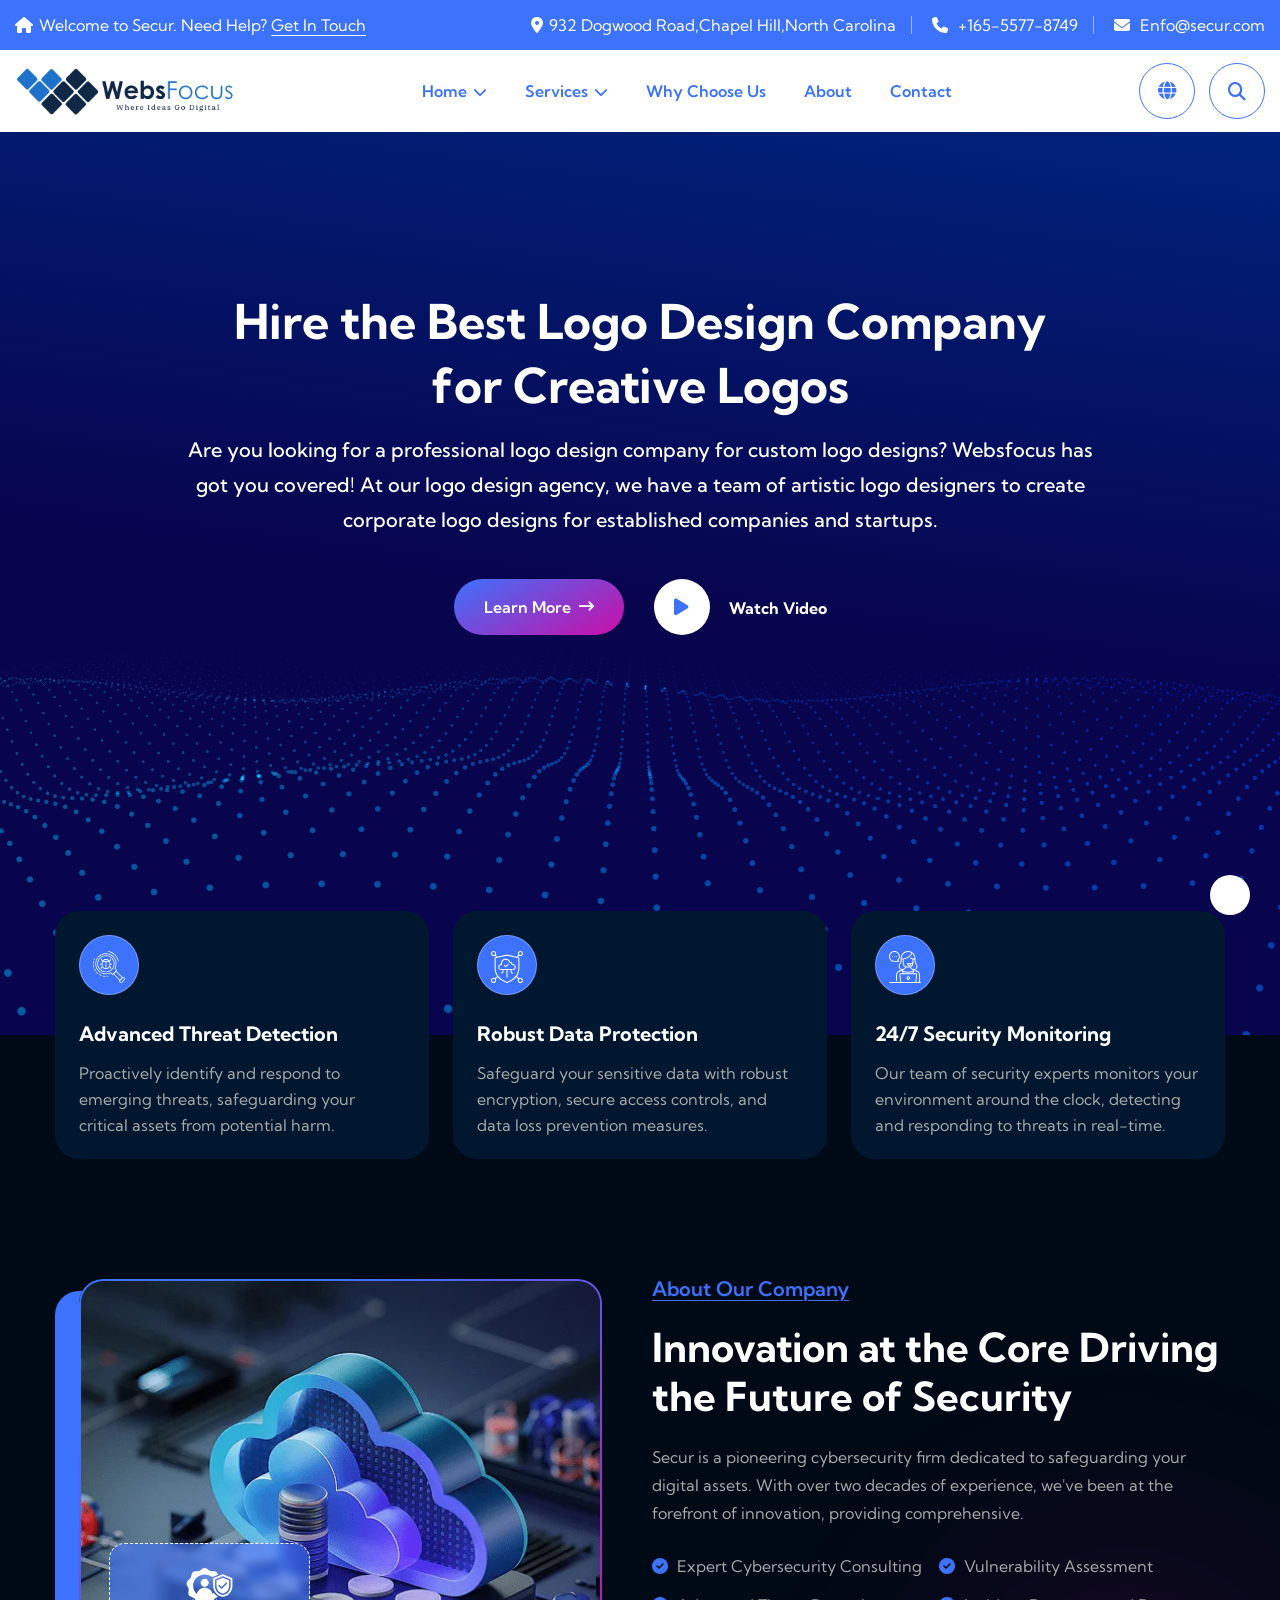
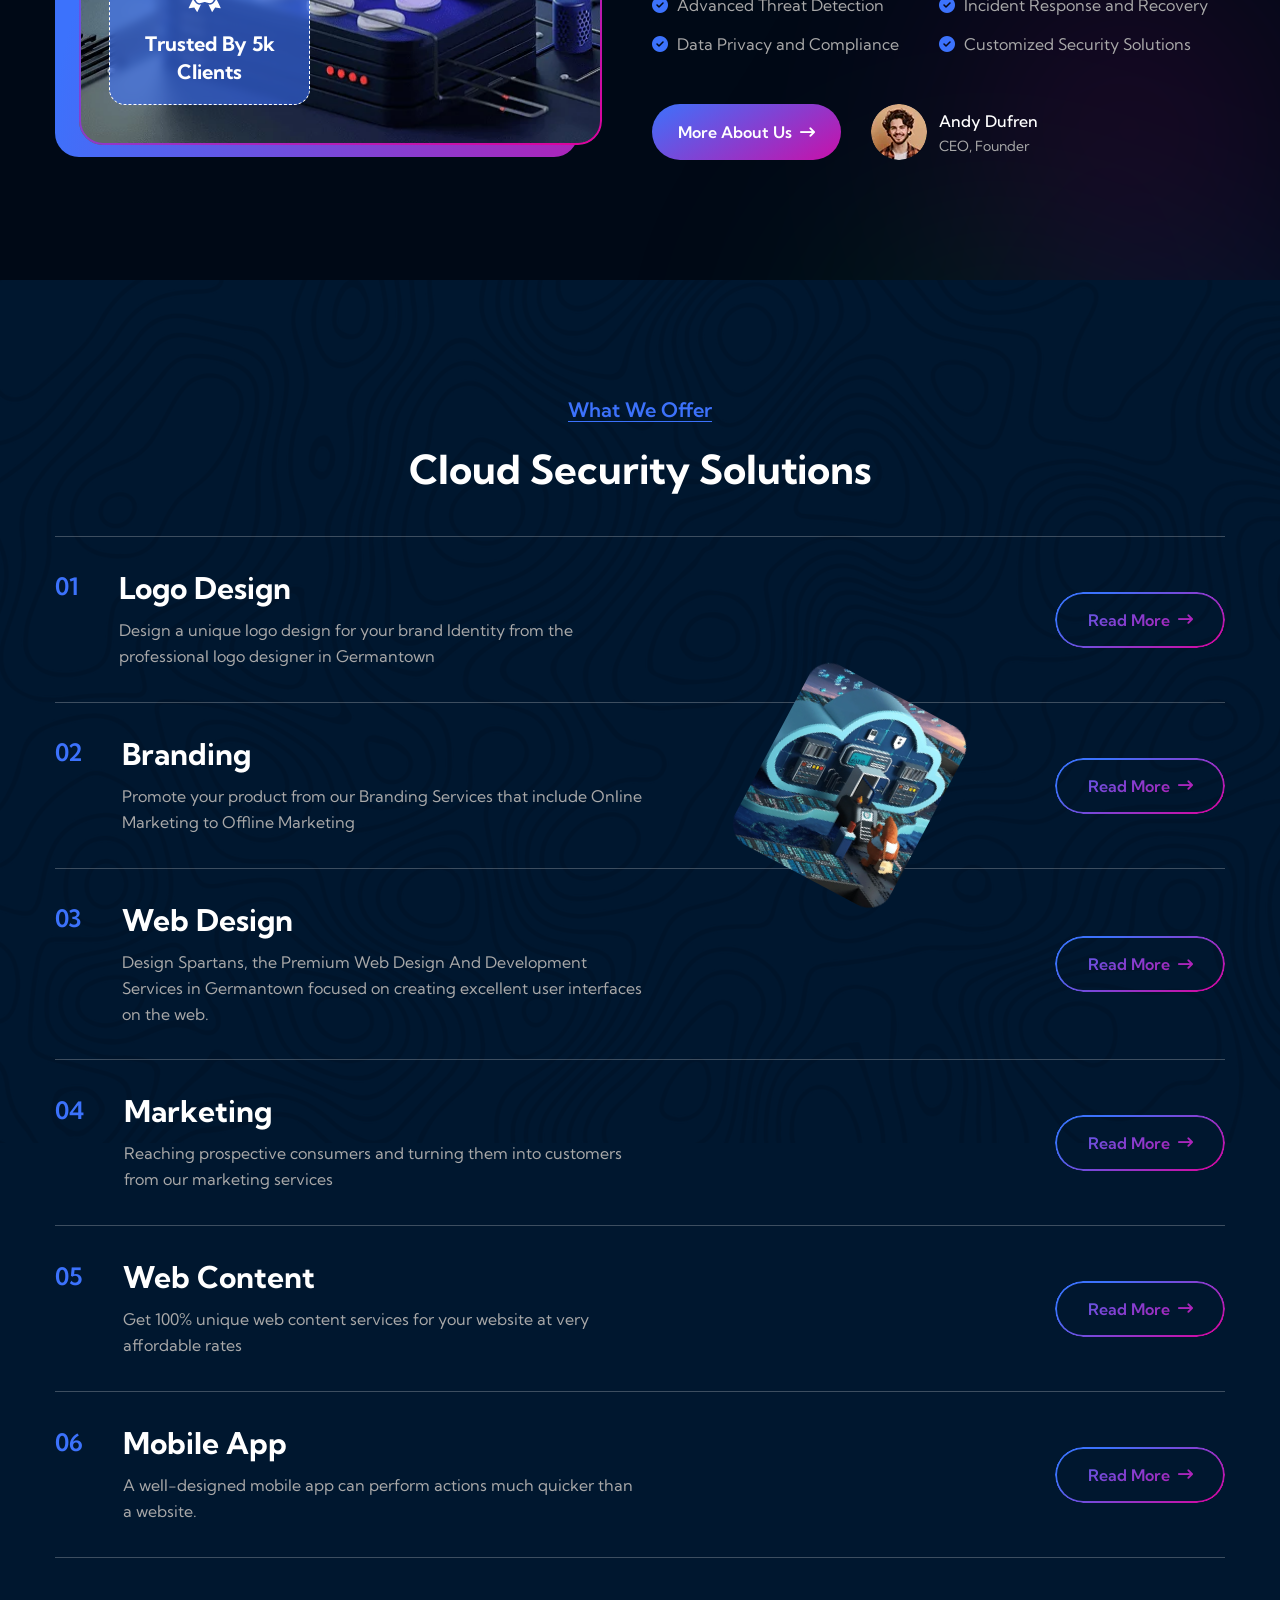
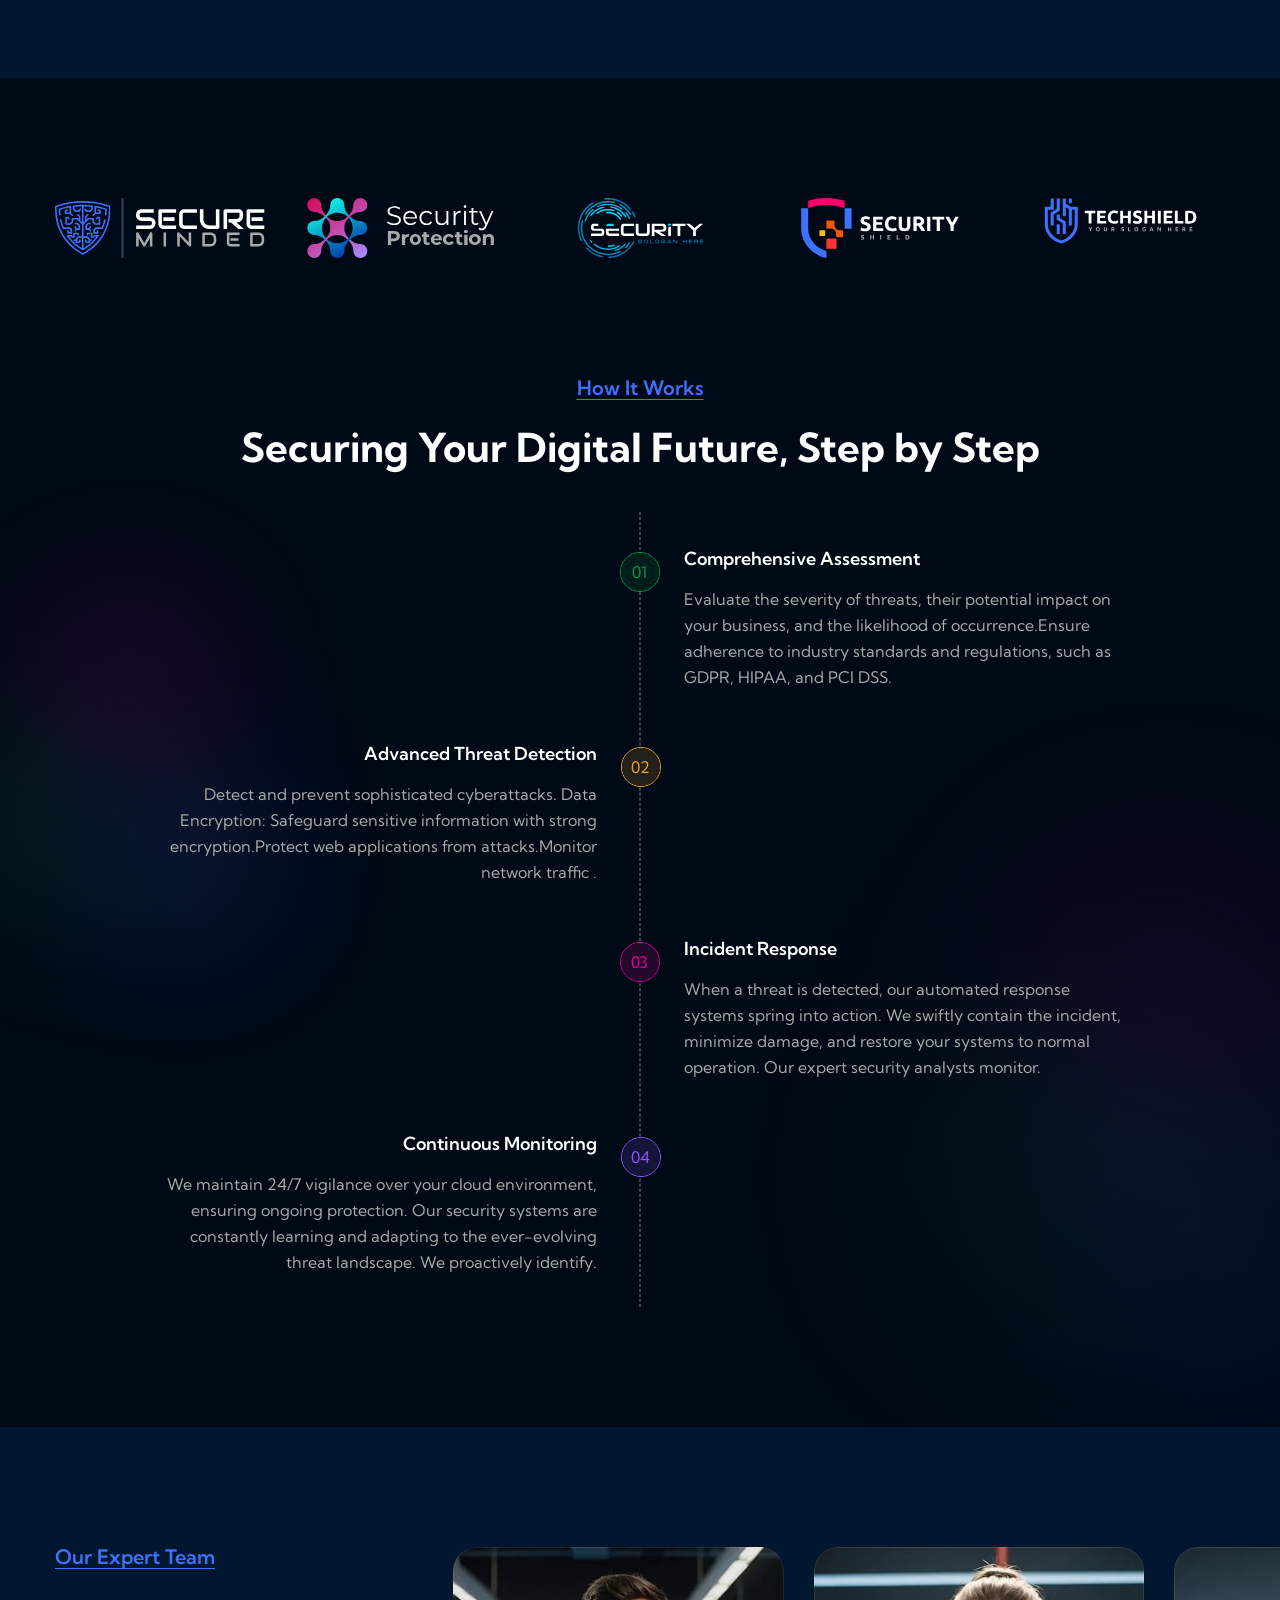
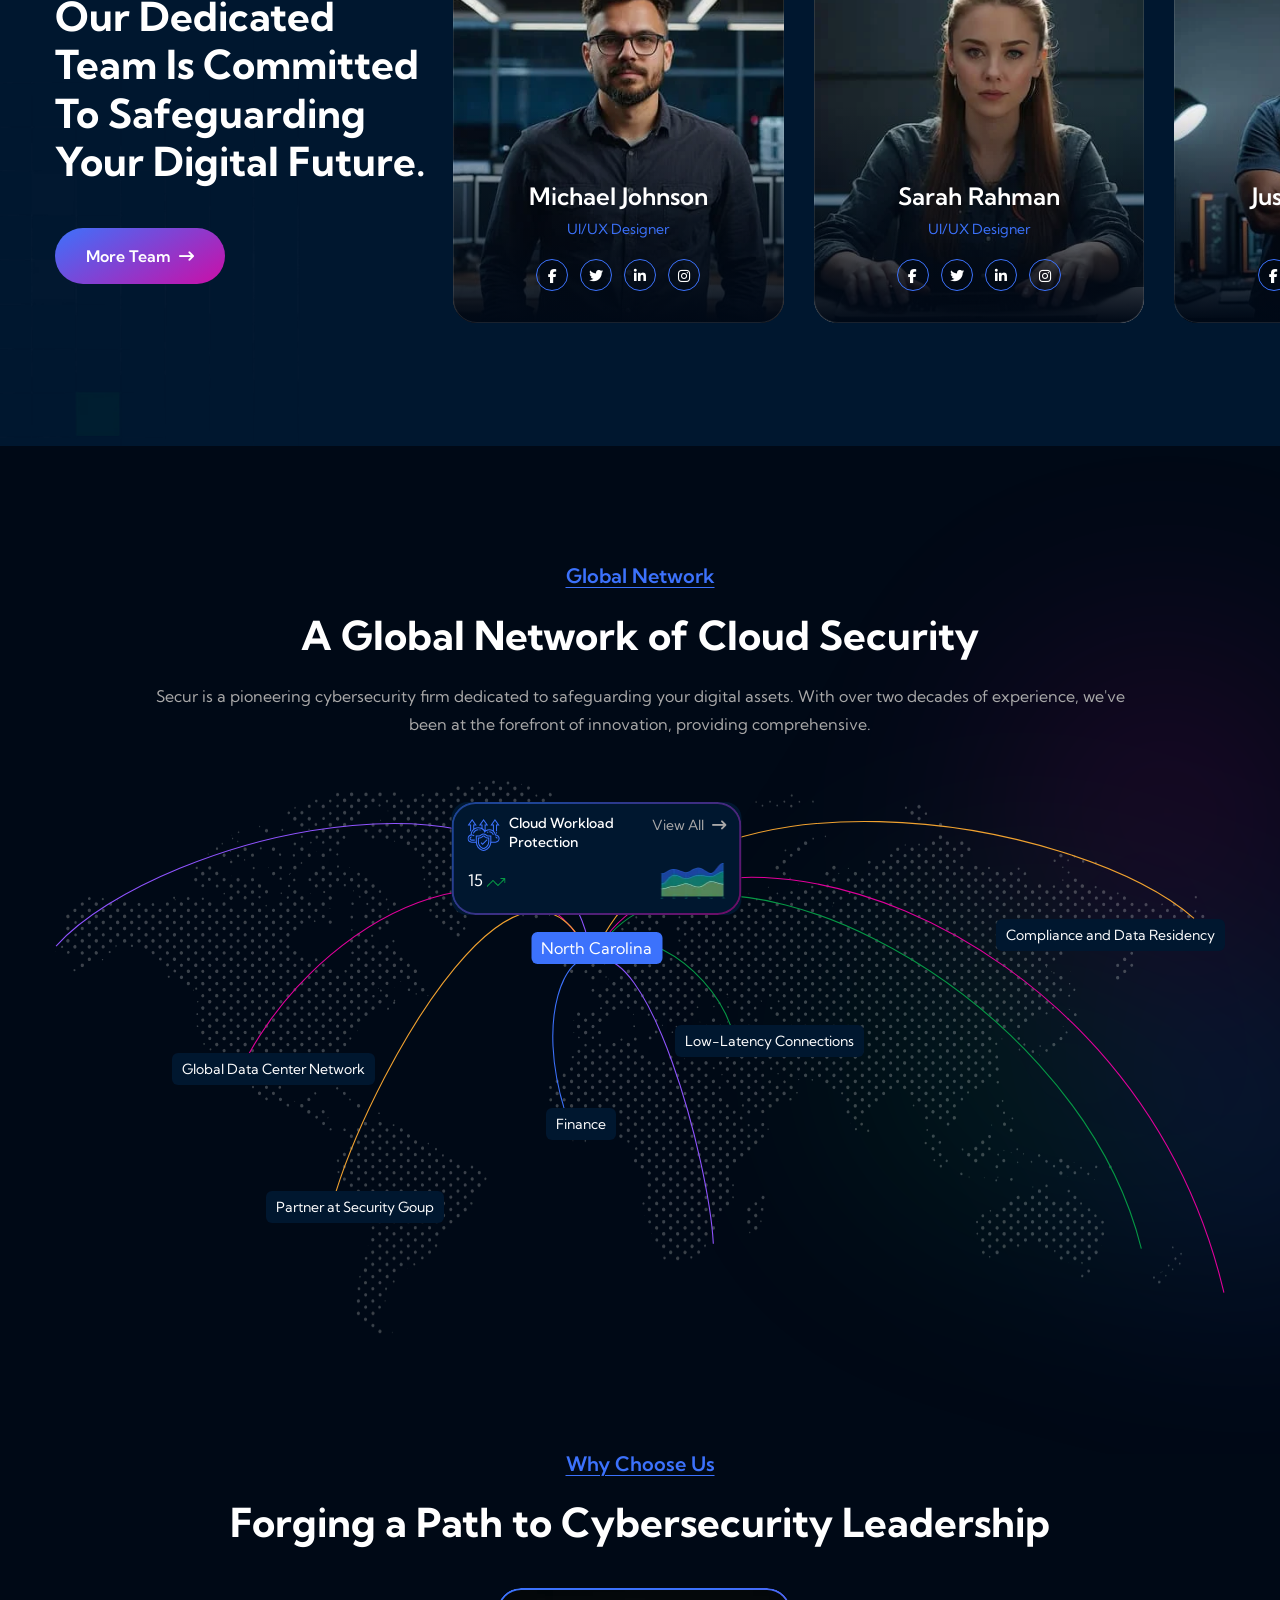
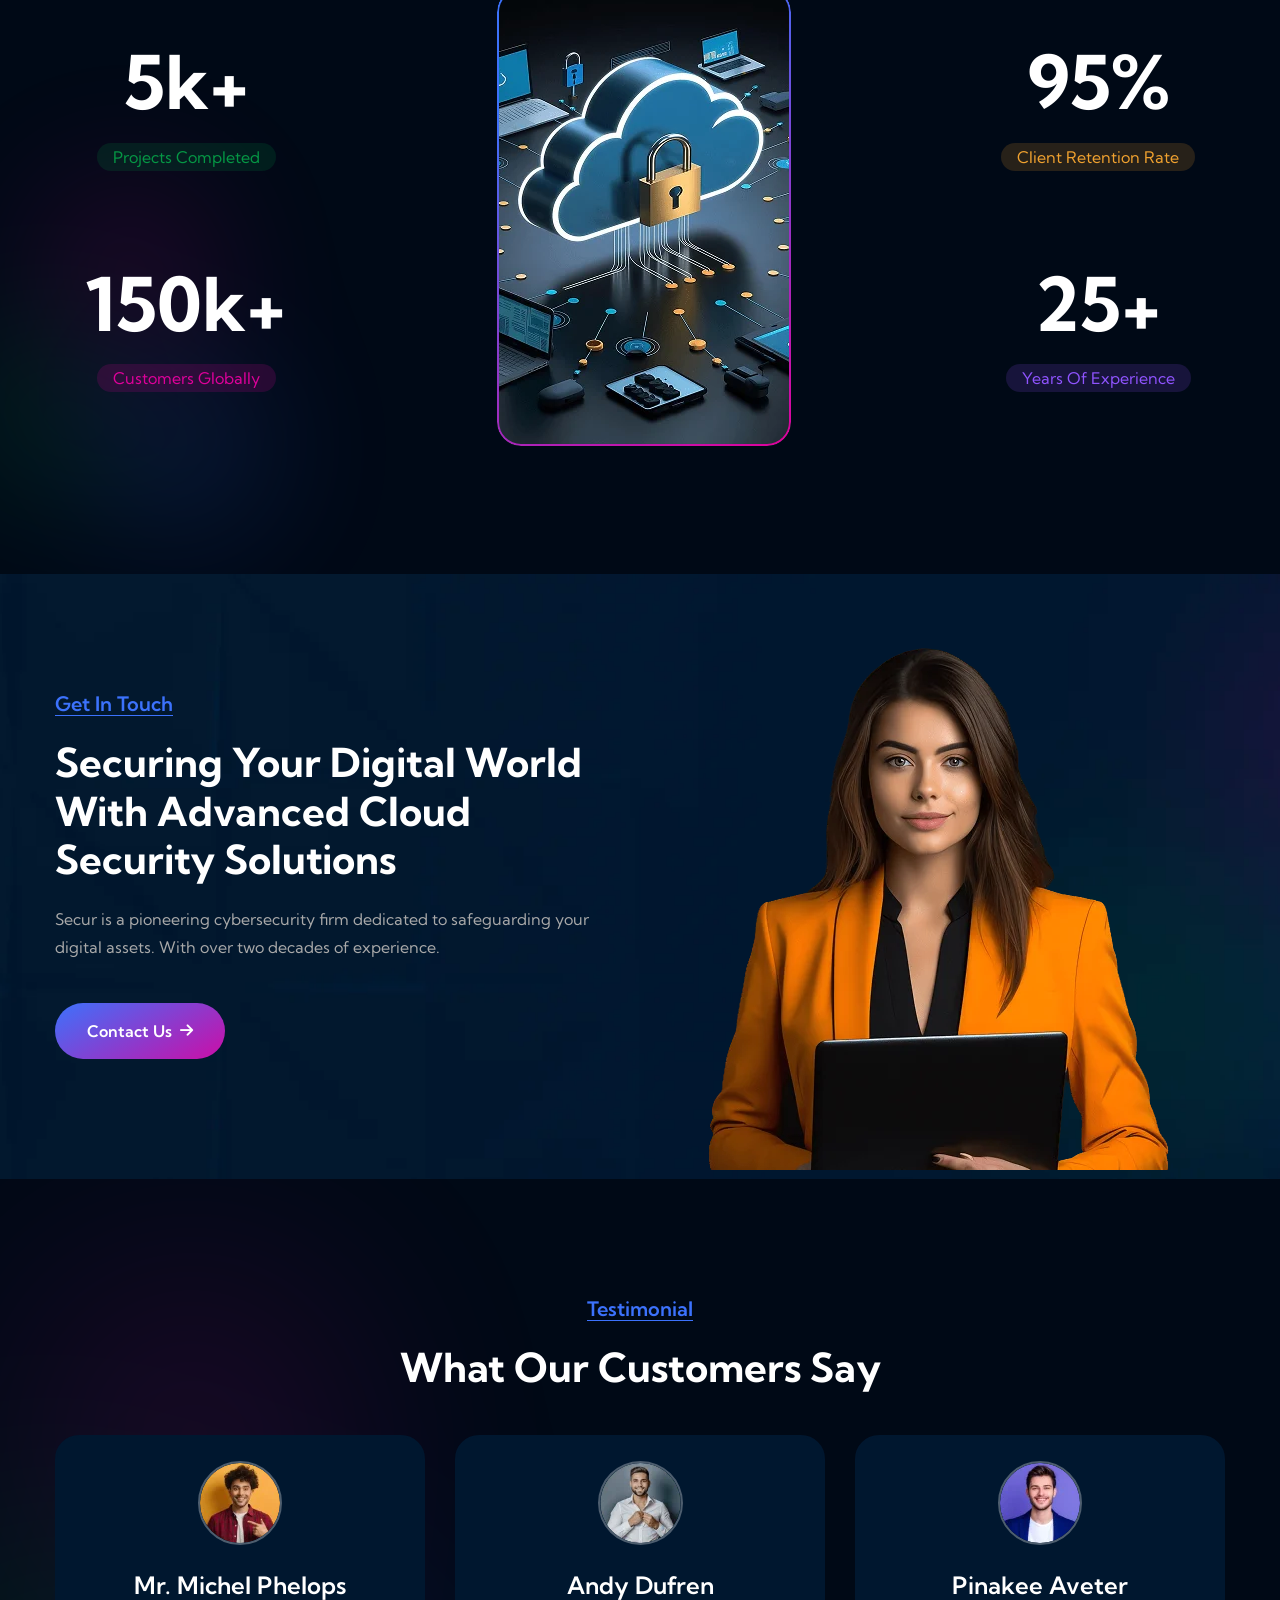
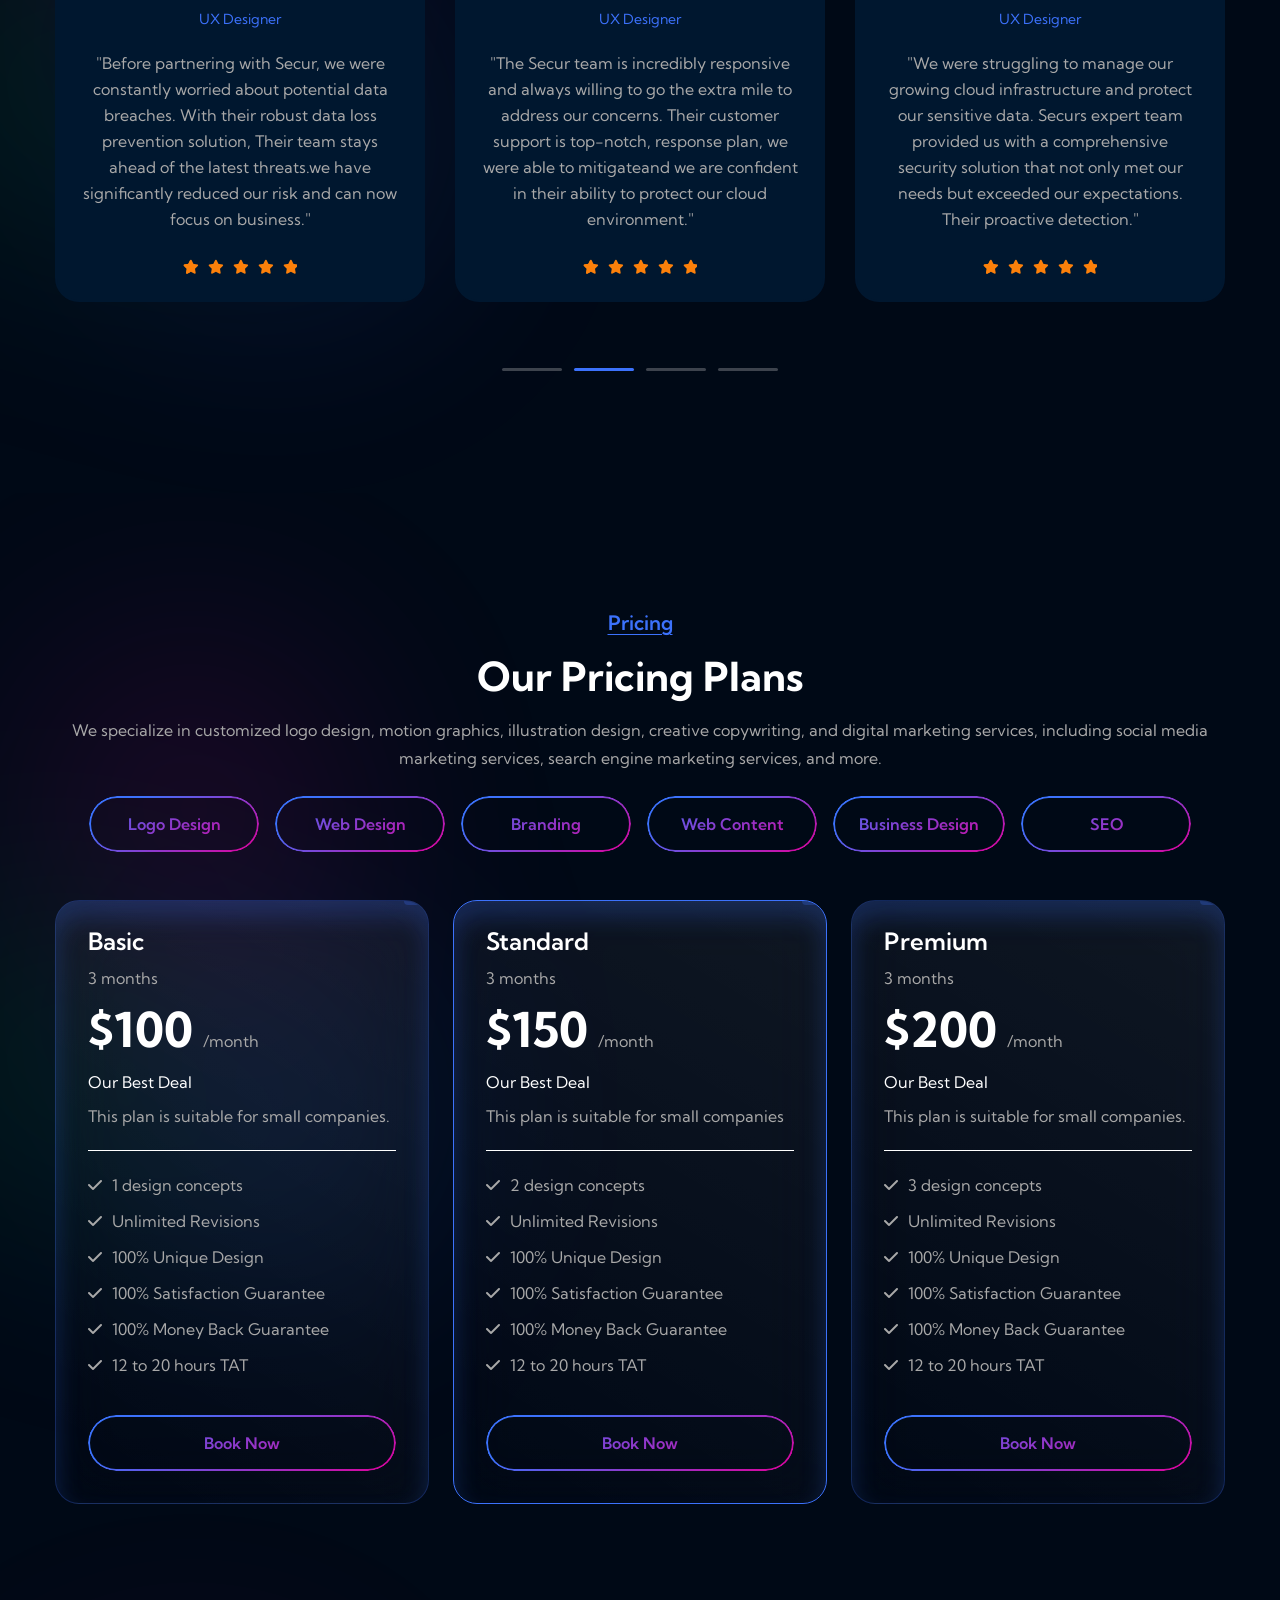
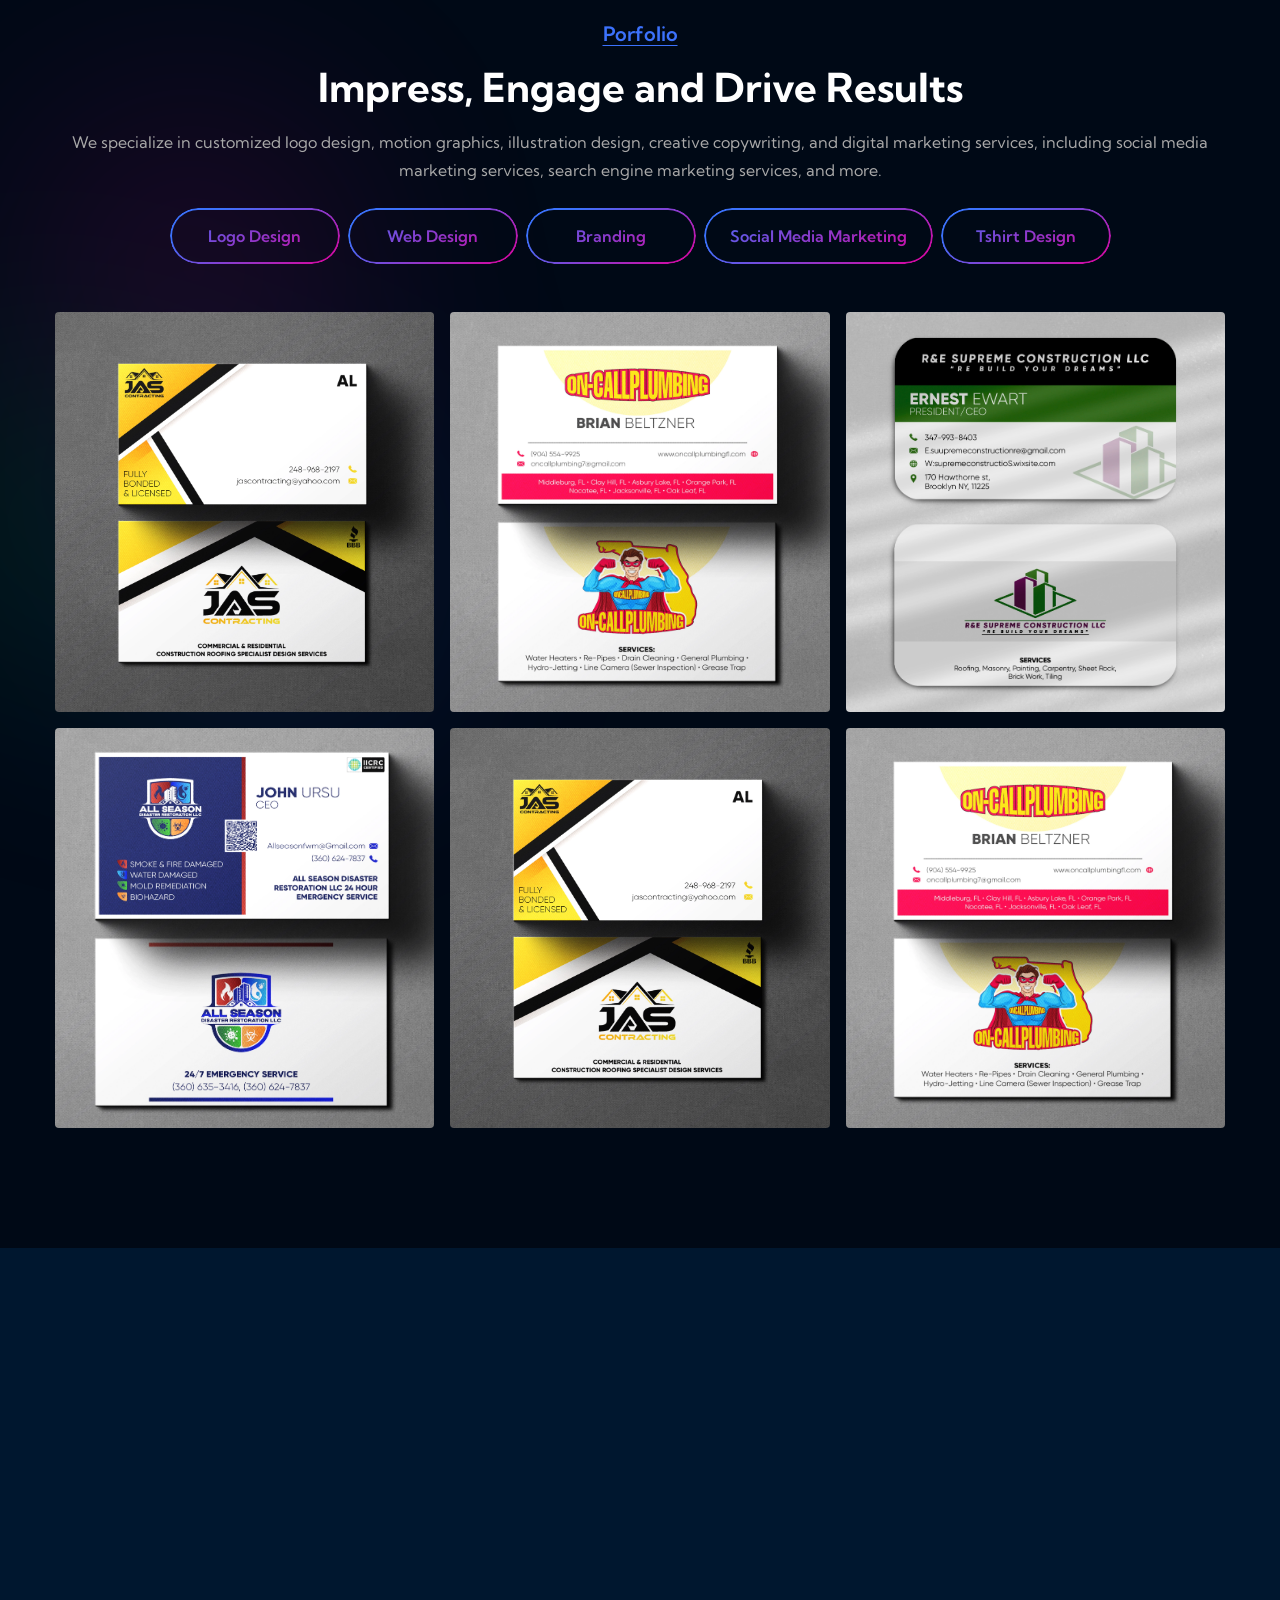
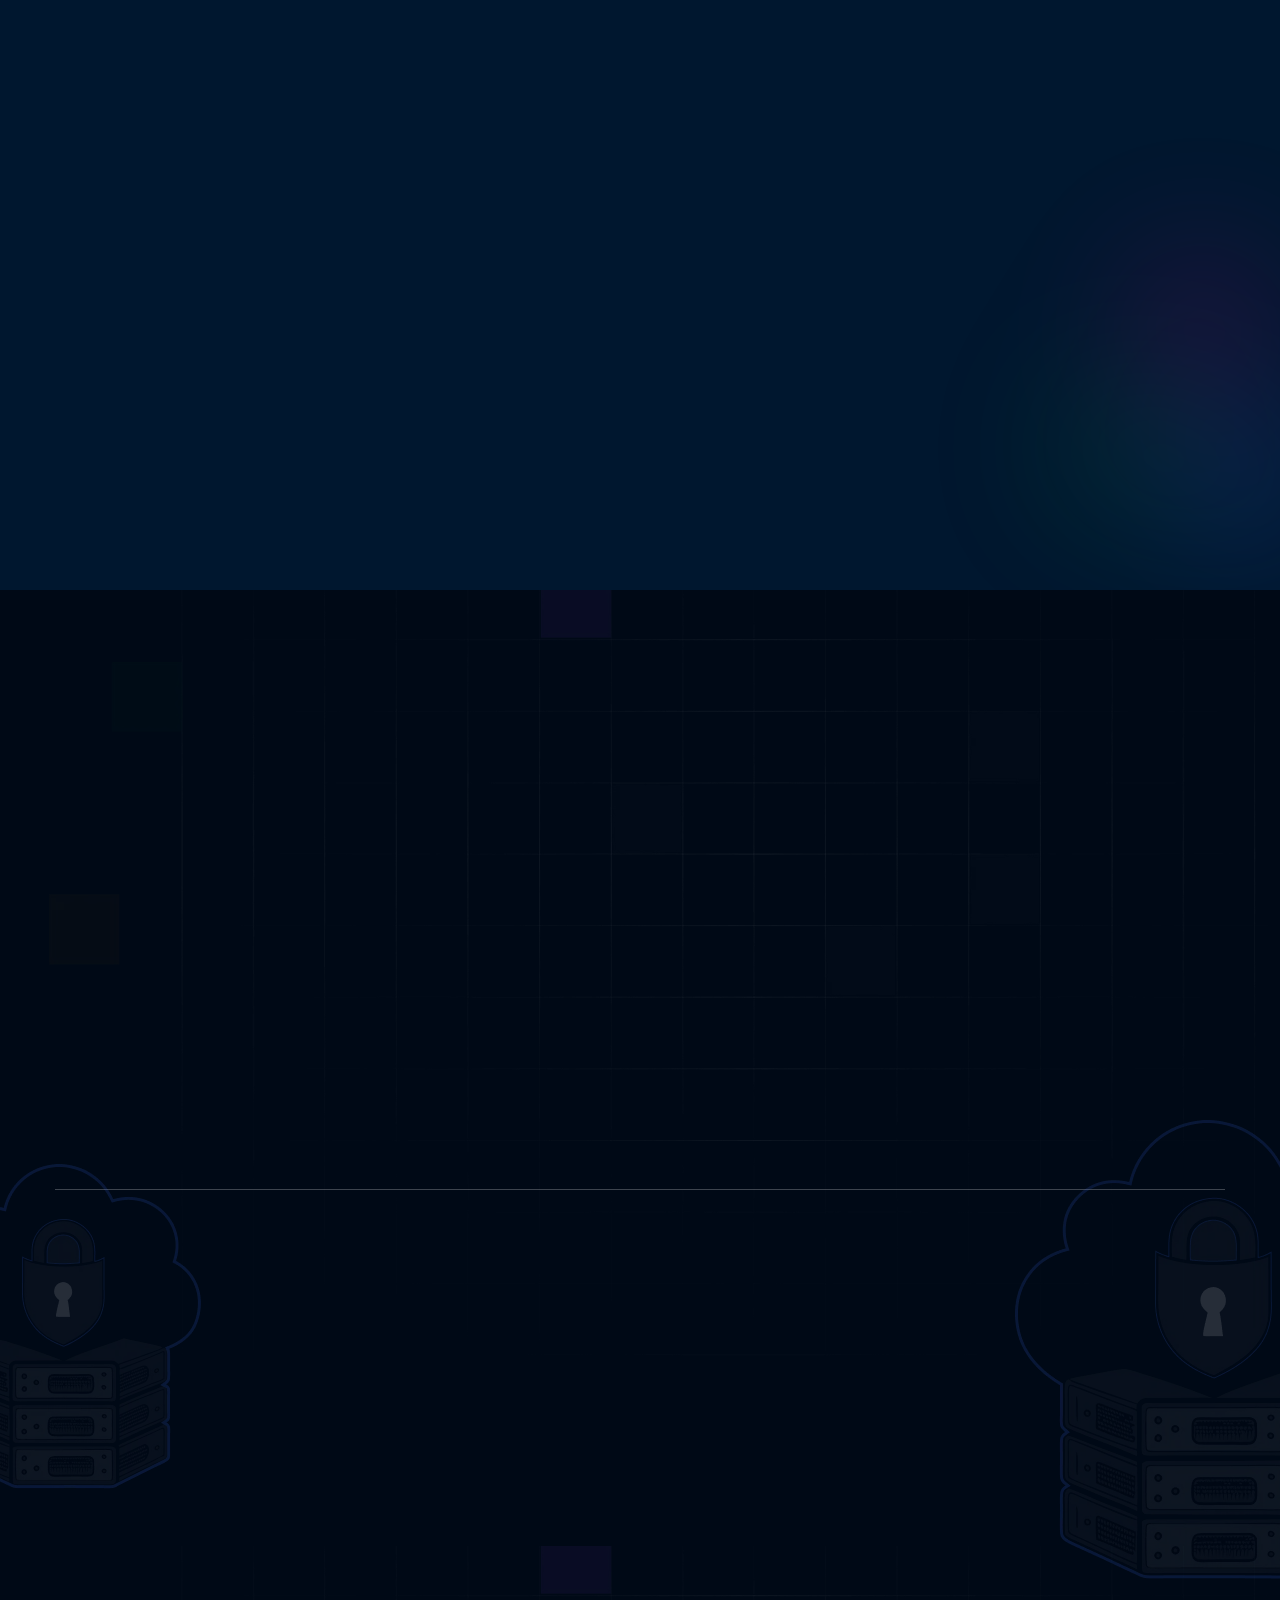
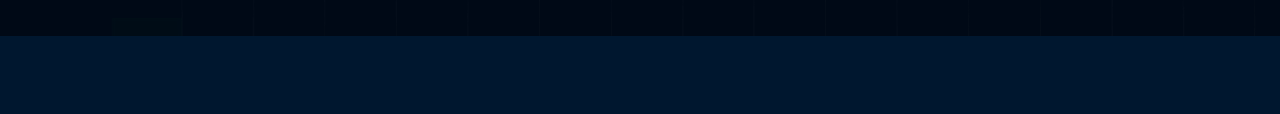
==== commit 6b98de99: "tab-add" ====
--- a/index.html
+++ b/index.html
@@ -11,6 +11,7 @@
     <meta name="robots" content="INDEX,FOLLOW">
     <meta name="viewport" content="width=device-width,initial-scale=1,shrink-to-fit=no">
     <link rel="stylesheet" href="https://cdnjs.cloudflare.com/ajax/libs/font-awesome/6.5.2/css/all.min.css">
+    <link href="https://cdn.jsdelivr.net/npm/bootstrap@5.3.3/dist/css/bootstrap.min.css" rel="stylesheet">
     <link rel="apple-touch-icon" sizes="57x57" href="assets/img/favicons/apple-icon-57x57.png">
     <link rel="apple-touch-icon" sizes="60x60" href="assets/img/favicons/apple-icon-60x60.png">
     <link rel="apple-touch-icon" sizes="72x72" href="assets/img/favicons/apple-icon-72x72.png">
@@ -143,7 +144,7 @@
             </div>
         </div>
     </div>
-    <header class="ot-header header-layout2">
+    <header style="z-index: 1000;" class="ot-header header-layout2 position-relative">
         <div class="header-top">
             <div class="container">
                 <div class="row justify-content-xl-between justify-content-center align-items-center gy-2">
@@ -949,84 +950,851 @@
             </div>
         </div>
     </section>
-    <section class="space overflow-hidden shape-mockup-wrap">
+    <!-- Pricing Section with Bootstrap Tabs -->
+    <section class="space overflow-hidden shape-mockup-wrap pb-0">
         <div class="shape-mockup bg-gradient-shape1 price-bg-gradient1" style="top: 15%; left: 3%;"></div>
         <div class="container">
-            <div class="title-area text-center"><span class="sub-title" data-cue="slideInUp" data-show="true"
-                    style="animation-name: slideInUp; animation-duration: 900ms; animation-timing-function: ease; animation-delay: 0ms; animation-direction: normal; animation-fill-mode: both;">Pricing
-                    Plan</span>
-                <h2 class="sec-title" data-cue="slideInUp" data-show="true"
+
+            <!-- Section Badge + Title -->
+            <div class="text-center mb-4">
+                <span class="sub-title style2 mb-3">Pricing</span>
+                <h2 class="section-title">Our Pricing Plans</h2>
+                <p class="sec-text" data-cue="slideInUp" data-show="true"
                     style="animation-name: slideInUp; animation-duration: 900ms; animation-timing-function: ease; animation-delay: 0ms; animation-direction: normal; animation-fill-mode: both;">
-                    Affordable Cyber Security Solutions</h2>
-            </div>
-            <div class="row gy-4 justify-content-center">
-                <div class="col-lg-4 col-md-6" data-cue="slideInUp" data-show="true"
+                    We specialize in customized logo design, motion graphics, illustration design, creative copywriting,
+                    and digital marketing services, including social media marketing services, search engine marketing
+                    services, and more.</p>
+            </div>
+            <!-- Tabs -->
+            <ul class="nav nav-tabs justify-content-center border-0 gap-3 mb-5" role="tablist">
+                <li class="nav-item"><button class="ot-btn style-border active" data-bs-toggle="tab"
+                        data-bs-target="#cat1">Logo
+                        Design</button></li>
+                <li class="nav-item"><button class="ot-btn style-border" data-bs-toggle="tab" data-bs-target="#cat2">Web
+                        Design</button></li>
+                <li class="nav-item"><button class="ot-btn style-border" data-bs-toggle="tab"
+                        data-bs-target="#cat3">Branding</button></li>
+                <li class="nav-item"><button class="ot-btn style-border" data-bs-toggle="tab" data-bs-target="#cat4">Web
+                        Content</button></li>
+                <li class="nav-item"><button class="ot-btn style-border" data-bs-toggle="tab"
+                        data-bs-target="#cat5">Business
+                        Design</button></li>
+                <li class="nav-item"><button class="ot-btn style-border" data-bs-toggle="tab"
+                        data-bs-target="#cat6">SEO</button>
+                </li>
+            </ul>
+            <!-- Tab Content -->
+            <div class="tab-content">
+
+                <!-- Category 1 -->
+                <div class="tab-pane fade show active" id="cat1">
+                    <div class="row gy-4 justify-content-center">
+                        <div class="col-lg-4 col-md-6">
+                            <div class="price-card"><span class="price-tag"></span>
+                                <div class="pricing-header">
+                                    <h3 class="box-title mb-2">Basic</h3>
+                                    <p class="box-text mt-0 mb-3">3 months</p>
+                                    <div class="box-price mt-0 mb-3">$100<span class="duration">/month</span></div>
+                                    <p class="box-text text-white mt-0 mb-2">Our Best Deal</p>
+                                    <p class="box-content mt-0 mb-0">This plan is suitable for small companies.</p>
+                                </div>
+                                <div class="box-content mb-4">
+                                    <div class="scroll mt-0">
+                                        <ul>
+                                            <li>1 design concepts</li>
+                                            <li>Unlimited Revisions</li>
+                                            <li>100% Unique Design</li>
+                                            <li>100% Satisfaction Guarantee</li>
+                                            <li>100% Money Back Guarantee</li>
+                                            <li>12 to 20 hours TAT</li>
+                                        </ul>
+                                    </div>
+                                </div>
+                                <a href="#" class="ot-btn style-border w-100">Book Now</a>
+                            </div>
+                        </div>
+                        <div class="col-lg-4 col-md-6">
+                            <div class="price-card active"><span class="price-tag"></span>
+                                <div class="pricing-header">
+                                    <h3 class="box-title mb-2">Standard</h3>
+                                    <p class="box-text mt-0 mb-3">3 months</p>
+                                    <div class="box-price mt-0 mb-3">$150<span class="duration">/month</span></div>
+                                    <p class="box-text text-white mt-0 mb-2">Our Best Deal</p>
+                                    <p class="box-content mt-0 mb-0">This plan is suitable for small companies</p>
+                                </div>
+                                <div class="box-content mb-4">
+                                    <div class="scroll mt-0">
+                                        <ul>
+                                            <li>2 design concepts</li>
+                                            <li>Unlimited Revisions</li>
+                                            <li>100% Unique Design</li>
+                                            <li>100% Satisfaction Guarantee</li>
+                                            <li>100% Money Back Guarantee</li>
+                                            <li>12 to 20 hours TAT</li>
+                                        </ul>
+                                    </div>
+                                </div>
+                                <a href="#" class="ot-btn style-border w-100">Book Now</a>
+                            </div>
+                        </div>
+                        <div class="col-lg-4 col-md-6">
+                            <div class="price-card"><span class="price-tag"></span>
+                                <div class="pricing-header">
+                                    <h3 class="box-title mb-2">Premium</h3>
+                                    <p class="box-text mt-0 mb-3">3 months</p>
+                                    <div class="box-price mt-0 mb-3">$200<span class="duration">/month</span></div>
+                                    <p class="box-text text-white mt-0 mb-2">Our Best Deal</p>
+                                    <p class="box-content mt-0 mb-0">This plan is suitable for small companies.</p>
+                                </div>
+                                <div class="box-content mb-4">
+                                    <div class="scroll mt-0">
+                                        <ul>
+                                            <li>3 design concepts</li>
+                                            <li>Unlimited Revisions</li>
+                                            <li>100% Unique Design</li>
+                                            <li>100% Satisfaction Guarantee</li>
+                                            <li>100% Money Back Guarantee</li>
+                                            <li>12 to 20 hours TAT</li>
+                                        </ul>
+                                    </div>
+                                </div>
+                                <a href="#" class="ot-btn style-border w-100">Book Now</a>
+                            </div>
+                        </div>
+                    </div>
+                </div>
+
+                <!-- Category 2 -->
+                <div class="tab-pane fade" id="cat2">
+                    <div class="row gy-4 justify-content-center">
+                        <div class="col-lg-4 col-md-6">
+                            <div class="price-card"><span class="price-tag"></span>
+                                <div class="pricing-header">
+                                    <h3 class="box-title mb-2">Basic</h3>
+                                    <p class="box-text mt-0 mb-3">3 months</p>
+                                    <div class="box-price mt-0 mb-3">$400<span class="duration">/month</span></div>
+                                    <p class="box-text text-white mt-0 mb-2">Our Best Deal</p>
+                                    <p class="box-content mt-0 mb-0">This plan is suitable for small companies.</p>
+                                </div>
+                                <div class="box-content mb-4">
+                                    <div class="scroll mt-0">
+                                        <ul>
+                                            <li>Single Web Page</li>
+                                            <li>3 Sliding Banners</li>
+                                            <li>Contact/Query Form</li>
+                                            <li>Social Media Integration</li>
+                                            <li>Google Map Integration</li>
+                                            <li>Upto 3 Revisions</li>
+                                            <li>Responsive Layout</li>
+                                            <li>48 to 72 hours TAT</li>
+                                            <li>Complete Deployment</li>
+                                            <li>100% Unique Design</li>
+                                            <li>100% Satisfaction Guarantee</li>
+                                            <li>100% Money Back Guarantee</li>
+                                        </ul>
+                                    </div>
+                                </div>
+                                <a href="#" class="ot-btn style-border w-100">Book Now</a>
+                            </div>
+                        </div>
+                        <div class="col-lg-4 col-md-6">
+                            <div class="price-card active"><span class="price-tag"></span>
+                                <div class="pricing-header">
+                                    <h3 class="box-title mb-2">Standard</h3>
+                                    <p class="box-text mt-0 mb-3">3 months</p>
+                                    <div class="box-price mt-0 mb-3">$700<span class="duration">/month</span></div>
+                                    <p class="box-text text-white mt-0 mb-2">Our Best Deal</p>
+                                    <p class="box-content mt-0 mb-0">This plan is suitable for small companies</p>
+                                </div>
+                                <div class="box-content mb-4">
+                                    <div class="scroll mt-0">
+                                        <ul>
+                                            <li>Upto 7 Web Pages</li>
+                                            <li>3 Sliding Banners</li>
+                                            <li>Contact Form</li>
+                                            <li>Quote/Query Form</li>
+                                            <li>Social Media Integration</li>
+                                            <li>Google Map Integration</li>
+                                            <li>Upto 5 Revisions</li>
+                                            <li>Basic SEO Setup</li>
+                                            <li>Responsive Layout</li>
+                                            <li>48 to 72 hours TAT</li>
+                                            <li>Complete Deployment</li>
+                                            <li>Admin Panel</li>
+                                            <li>100% Unique Design</li>
+                                            <li>100% Satisfaction Guarantee</li>
+                                            <li>100% Money Back Guarantee</li>
+                                        </ul>
+                                    </div>
+                                </div>
+                                <a href="#" class="ot-btn style-border w-100">Book Now</a>
+                            </div>
+                        </div>
+                        <div class="col-lg-4 col-md-6">
+                            <div class="price-card"><span class="price-tag"></span>
+                                <div class="pricing-header">
+                                    <h3 class="box-title mb-2">Premium</h3>
+                                    <p class="box-text mt-0 mb-3">3 months</p>
+                                    <div class="box-price mt-0 mb-3">$1500<span class="duration">/month</span></div>
+                                    <p class="box-text text-white mt-0 mb-2">Our Best Deal</p>
+                                    <p class="box-content mt-0 mb-0">This plan is suitable for small companies.</p>
+                                </div>
+                                <div class="box-content mb-4">
+                                    <div class="scroll mt-0">
+                                        <ul>
+                                            <li>Upto 12 Web Pages</li>
+                                            <li>Contact Form</li>
+                                            <li>Quote/Query Form</li>
+                                            <li>Social Media Integration</li>
+                                            <li>Google Map Integration</li>
+                                            <li>Unlimited Revisions</li>
+                                            <li>3 Sliding Banners</li>
+                                            <li>Animations</li>
+                                            <li>Parallax Effects</li>
+                                            <li>Basic SEO Setup</li>
+                                            <li>Responsive Layout</li>
+                                            <li>Newsletter</li>
+                                            <li>48 to 72 hours TAT</li>
+                                            <li>Complete Deployment</li>
+                                            <li>Admin Panel</li>
+                                            <li>100% Unique Design</li>
+                                            <li>100% Satisfaction Guarantee</li>
+                                            <li>100% Money Back Guarantee</li>
+                                        </ul>
+                                    </div>
+                                </div>
+                                <a href="#" class="ot-btn style-border w-100">Book Now</a>
+                            </div>
+                        </div>
+                    </div>
+                </div>
+
+                <!-- Category 3 -->
+                <div class="tab-pane fade" id="cat3">
+                    <div class="row gy-4 justify-content-center">
+                        <div class="col-lg-4 col-md-6">
+                            <div class="price-card"><span class="price-tag"></span>
+                                <div class="pricing-header">
+                                    <h3 class="box-title mb-2">Basic</h3>
+                                    <p class="box-text mt-0 mb-3">3 months</p>
+                                    <div class="box-price mt-0 mb-3">$150<span class="duration">/month</span></div>
+                                    <p class="box-text text-white mt-0 mb-2">Our Best Deal</p>
+                                    <p class="box-content mt-0 mb-0">This plan is suitable for small companies.</p>
+                                </div>
+                                <div class="box-content mb-4">
+                                    <div class="scroll mt-0">
+                                        <ul>
+                                            <li>Basic Logo Design</li>
+                                            <li>Profile: Facebook, Instagram, Twitter, Pinterest, Linkedin</li>
+                                            <li>Business Card</li>
+                                            <li>Email Signature</li>
+                                        </ul>
+                                    </div>
+                                </div>
+                                <a href="#" class="ot-btn style-border w-100">Book Now</a>
+                            </div>
+                        </div>
+                        <div class="col-lg-4 col-md-6">
+                            <div class="price-card active"><span class="price-tag"></span>
+                                <div class="pricing-header">
+                                    <h3 class="box-title mb-2">Standard</h3>
+                                    <p class="box-text mt-0 mb-3">3 months</p>
+                                    <div class="box-price mt-0 mb-3">$200<span class="duration">/month</span></div>
+                                    <p class="box-text text-white mt-0 mb-2">Our Best Deal</p>
+                                    <p class="box-content mt-0 mb-0">This plan is suitable for small companies</p>
+                                </div>
+                                <div class="box-content mb-4">
+                                    <div class="scroll mt-0">
+                                        <ul>
+                                            <li>Basic Logo Design</li>
+                                            <li>Profile: Facebook, Instagram, Twitter, Pinterest, Linkedin</li>
+                                            <li>Cover: Pinterest, Linkedin, Facebook, Twitter</li>
+                                            <li>Letterhead Design</li>
+                                            <li>Business Card Design</li>
+                                            <li>Email Signature</li>
+                                        </ul>
+                                    </div>
+                                </div>
+                                <a href="#" class="ot-btn style-border w-100">Book Now</a>
+                            </div>
+                        </div>
+                        <div class="col-lg-4 col-md-6">
+                            <div class="price-card"><span class="price-tag"></span>
+                                <div class="pricing-header">
+                                    <h3 class="box-title mb-2">Premium</h3>
+                                    <p class="box-text mt-0 mb-3">3 months</p>
+                                    <div class="box-price mt-0 mb-3">$200<span class="duration">/month</span></div>
+                                    <p class="box-text text-white mt-0 mb-2">Our Best Deal</p>
+                                    <p class="box-content mt-0 mb-0">This plan is suitable for small companies.</p>
+                                </div>
+                                <div class="box-content mb-4">
+                                    <div class="scroll mt-0">
+                                        <ul>
+                                            <li>Basic Logo Design</li>
+                                            <li>Profile: Facebook, Instagram, Twitter, Pinterest, Linkedin</li>
+                                            <li>Cover: Pinterest, Linkedin, Facebook, Twitter</li>
+                                            <li>Letterhead Design</li>
+                                            <li>Business Card Design</li>
+                                            <li>Email Signature</li>
+                                            <li>Notepad Design</li>
+                                        </ul>
+                                    </div>
+                                </div>
+                                <a href="#" class="ot-btn style-border w-100">Book Now</a>
+                            </div>
+                        </div>
+                    </div>
+                </div>
+
+                <!-- Category 4 -->
+                <div class="tab-pane fade" id="cat4">
+                    <div class="row gy-4 justify-content-center">
+                        <div class="col-lg-4 col-md-6">
+                            <div class="price-card"><span class="price-tag"></span>
+                                <div class="pricing-header">
+                                    <h3 class="box-title mb-2">Basic</h3>
+                                    <p class="box-text mt-0 mb-3">3 months</p>
+                                    <div class="box-price mt-0 mb-3">$100<span class="duration">/month</span></div>
+                                    <p class="box-text text-white mt-0 mb-2">Our Best Deal</p>
+                                    <p class="box-content mt-0 mb-0">This plan is suitable for small companies.</p>
+                                </div>
+                                <div class="box-content mb-4">
+                                    <div class="scroll mt-0">
+                                        <ul>
+                                            <li>According To Your Exact Requirements</li>
+                                            <li>Creative, Well-Written & Professional</li>
+                                            <li>100% Original Content</li>
+                                            <li>100% Plagiarism FREE</li>
+                                            <li>0% Mistakes</li>
+                                            <li>Proofing by our in-house experts</li>
+                                            <li>100% Satisfaction Guarantee</li>
+                                            <li>100% Money Back Guarantee</li>
+                                        </ul>
+                                    </div>
+                                </div>
+                                <a href="#" class="ot-btn style-border w-100">Book Now</a>
+                            </div>
+                        </div>
+                        <div class="col-lg-4 col-md-6">
+                            <div class="price-card active"><span class="price-tag"></span>
+                                <div class="pricing-header">
+                                    <h3 class="box-title mb-2">Standard</h3>
+                                    <p class="box-text mt-0 mb-3">3 months</p>
+                                    <div class="box-price mt-0 mb-3">$200<span class="duration">/month</span></div>
+                                    <p class="box-text text-white mt-0 mb-2">Our Best Deal</p>
+                                    <p class="box-content mt-0 mb-0">This plan is suitable for small companies</p>
+                                </div>
+                                <div class="box-content mb-4">
+                                    <div class="scroll mt-0">
+                                        <ul>
+                                            <li>According To Your Exact Requirements</li>
+                                            <li>Creative, Well-Written & Professional</li>
+                                            <li>100% Original Content</li>
+                                            <li>100% Plagiarism FREE</li>
+                                            <li>0% Mistakes</li>
+                                            <li>Proofing by our in-house experts</li>
+                                            <li>100% Satisfaction Guarantee</li>
+                                            <li>100% Money Back Guarantee</li>
+                                            <li>FREE Meta details – With each</li>
+                                            <li>SEO Friendly - your keyword(s)</li>
+                                        </ul>
+                                    </div>
+                                </div>
+                                <a href="#" class="ot-btn style-border w-100">Book Now</a>
+                            </div>
+                        </div>
+                        <div class="col-lg-4 col-md-6">
+                            <div class="price-card"><span class="price-tag"></span>
+                                <div class="pricing-header">
+                                    <h3 class="box-title mb-2">Premium</h3>
+                                    <p class="box-text mt-0 mb-3">3 months</p>
+                                    <div class="box-price mt-0 mb-3">$300<span class="duration">/month</span></div>
+                                    <p class="box-text text-white mt-0 mb-2">Our Best Deal</p>
+                                    <p class="box-content mt-0 mb-0">This plan is suitable for small companies.</p>
+                                </div>
+                                <div class="box-content mb-4">
+                                    <div class="scroll mt-0">
+                                        <ul>
+                                            <li>According To Your Exact Requirements</li>
+                                            <li>Creative, Well-Written & Professional</li>
+                                            <li>100% Original Content</li>
+                                            <li>100% Plagiarism FREE</li>
+                                            <li>0% Mistakes</li>
+                                            <li>Proofing by our in-house experts</li>
+                                            <li>100% Satisfaction Guarantee</li>
+                                            <li>100% Money Back Guarantee</li>
+                                            <li>FREE Meta details – With each</li>
+                                            <li>SEO Friendly - your keyword(s)</li>
+                                        </ul>
+                                    </div>
+                                </div>
+                                <a href="#" class="ot-btn style-border w-100">Book Now</a>
+                            </div>
+                        </div>
+                    </div>
+                </div>
+
+                <!-- Category 5 -->
+                <div class="tab-pane fade" id="cat5">
+                    <div class="row gy-4 justify-content-center">
+                        <div class="col-lg-4 col-md-6">
+                            <div class="price-card"><span class="price-tag"></span>
+                                <div class="pricing-header">
+                                    <h3 class="box-title mb-2">Basic</h3>
+                                    <p class="box-text mt-0 mb-3">3 months</p>
+                                    <div class="box-price mt-0 mb-3">$100<span class="duration">/month</span></div>
+                                    <p class="box-text text-white mt-0 mb-2">Our Best Deal</p>
+                                    <p class="box-content mt-0 mb-0">This plan is suitable for small companies.</p>
+                                </div>
+                                <div class="box-content mb-4">
+                                    <div class="scroll mt-0">
+                                        <ul>
+                                            <li>Quantity: 250</li>
+                                            <li>Side: Single | Double</li>
+                                            <li>Material: Glossy | Matte</li>
+                                            <li>Designing, Printing & Delivery</li>
+                                        </ul>
+                                    </div>
+                                </div>
+                                <a href="#" class="ot-btn style-border w-100">Book Now</a>
+                            </div>
+                        </div>
+                        <div class="col-lg-4 col-md-6">
+                            <div class="price-card active"><span class="price-tag"></span>
+                                <div class="pricing-header">
+                                    <h3 class="box-title mb-2">Standard</h3>
+                                    <p class="box-text mt-0 mb-3">3 months</p>
+                                    <div class="box-price mt-0 mb-3">$150<span class="duration">/month</span></div>
+                                    <p class="box-text text-white mt-0 mb-2">Our Best Deal</p>
+                                    <p class="box-content mt-0 mb-0">This plan is suitable for small companies</p>
+                                </div>
+                                <div class="box-content mb-4">
+                                    <div class="scroll mt-0">
+                                        <ul>
+                                            <li>Quantity: 500</li>
+                                            <li>Side: Single | Double</li>
+                                            <li>Material: Glossy | Matte</li>
+                                            <li>Designing, Printing & Delivery</li>
+                                        </ul>
+                                    </div>
+                                </div>
+                                <a href="#" class="ot-btn style-border w-100">Book Now</a>
+                            </div>
+                        </div>
+                        <div class="col-lg-4 col-md-6">
+                            <div class="price-card"><span class="price-tag"></span>
+                                <div class="pricing-header">
+                                    <h3 class="box-title mb-2">Premium</h3>
+                                    <p class="box-text mt-0 mb-3">3 months</p>
+                                    <div class="box-price mt-0 mb-3">$200<span class="duration">/month</span></div>
+                                    <p class="box-text text-white mt-0 mb-2">Our Best Deal</p>
+                                    <p class="box-content mt-0 mb-0">This plan is suitable for small companies.</p>
+                                </div>
+                                <div class="box-content mb-4">
+                                    <div class="scroll mt-0">
+                                        <ul>
+                                            <li>Quantity: 1000</li>
+                                            <li>Side: Single | Double</li>
+                                            <li>Material: Glossy | Matte</li>
+                                            <li>Designing, Printing & Delivery</li>
+                                        </ul>
+                                    </div>
+                                </div>
+                                <a href="#" class="ot-btn style-border w-100">Book Now</a>
+                            </div>
+                        </div>
+                    </div>
+                </div>
+
+                <!-- Category 6 -->
+                <div class="tab-pane fade" id="cat6">
+                    <div class="row gy-4 justify-content-center">
+                        <div class="col-lg-4 col-md-6">
+                            <div class="price-card"><span class="price-tag"></span>
+                                <div class="pricing-header">
+                                    <h3 class="box-title mb-2">Basic</h3>
+                                    <p class="box-text mt-0 mb-3">3 months</p>
+                                    <div class="box-price mt-0 mb-3">$1200<span class="duration">/month</span></div>
+                                    <p class="box-text text-white mt-0 mb-2">Our Best Deal</p>
+                                    <p class="box-content mt-0 mb-0">This plan is suitable for small companies.</p>
+                                </div>
+                                <div class="box-content mb-4">
+                                    <div class="scroll mt-0">
+                                        <ul>
+                                            <li>Website Audit</li>
+                                            <li>02 Pages Optimization</li>
+                                            <li>05 Selected Keywords</li>
+                                            <li>Targeting</li>
+                                            <li>Keyword Research</li>
+                                            <li>Keyword Grouping</li>
+                                            <li>Keyword Mapping</li>
+                                            <li>On-Page Optimization</li>
+                                            <li>Webpage Copywriting</li>
+                                            <li>Webpage Optimization</li>
+                                            <li>Title Tag Optimization</li>
+                                            <li>Meta Description Optimization</li>
+                                            <li>Keyword Optimization</li>
+                                            <li>Image Optimization</li>
+                                            <li>Image ALT Tags</li>
+                                            <li>Domain Redirect Optimization</li>
+                                            <li>XML Sitemap Optimization</li>
+                                            <li>Robots.txt Check</li>
+                                            <li>10 URL Rewrites</li>
+                                            <li>Broken Link Report</li>
+                                            <li>Inclusion of Anchors Tags</li>
+                                            <li>Blog Creation</li>
+                                            <li>Recommendations</li>
+                                            <li>Breadcrumbs</li>
+                                            <li>Link Building</li>
+                                            <li>Social Bookmarking</li>
+                                            <li>Directory Submission</li>
+                                            <li>Local Business Listings</li>
+                                            <li>Profile Creation</li>
+                                            <li>Blog Commenting</li>
+                                            <li>Guest Posting (Free)</li>
+                                            <li>Article Submission</li>
+                                            <li>Google Analytics Installation</li>
+                                            <li>Google Webmaster Installation</li>
+                                            <li>Call To Action Plan</li>
+                                            <li>Creation of Sitemaps</li>
+                                            <li>Monthly Reporting</li>
+                                            <li>Recommendation</li>
+                                        </ul>
+                                    </div>
+                                </div>
+                                <a href="#" class="ot-btn style-border w-100">Book Now</a>
+                            </div>
+                        </div>
+                        <div class="col-lg-4 col-md-6">
+                            <div class="price-card active"><span class="price-tag"></span>
+                                <div class="pricing-header">
+                                    <h3 class="box-title mb-2">Standard</h3>
+                                    <p class="box-text mt-0 mb-3">6 months</p>
+                                    <div class="box-price mt-0 mb-3">$2000<span class="duration">/month</span></div>
+                                    <p class="box-text text-white mt-0 mb-2">Our Best Deal</p>
+                                    <p class="box-content mt-0 mb-0">This plan is suitable for small companies</p>
+                                </div>
+                                <div class="box-content mb-4">
+                                    <div class="scroll mt-0">
+                                        <ul>
+                                            <li>Website Audit</li>
+                                            <li>02 Pages Optimization</li>
+                                            <li>05 Selected Keywords</li>
+                                            <li>Targeting</li>
+                                            <li>Keyword Research</li>
+                                            <li>Keyword Grouping</li>
+                                            <li>Keyword Mapping</li>
+                                            <li>On-Page Optimization</li>
+                                            <li>Webpage Copywriting</li>
+                                            <li>Webpage Optimization</li>
+                                            <li>Title Tag Optimization</li>
+                                            <li>Meta Description Optimization</li>
+                                            <li>Keyword Optimization</li>
+                                            <li>Image Optimization</li>
+                                            <li>Image ALT Tags</li>
+                                            <li>Domain Redirect Optimization</li>
+                                            <li>XML Sitemap Optimization</li>
+                                            <li>Robots.txt Check</li>
+                                            <li>10 URL Rewrites</li>
+                                            <li>Broken Link Report</li>
+                                            <li>Inclusion of Anchors Tags</li>
+                                            <li>Blog Creation</li>
+                                            <li>Recommendations</li>
+                                            <li>Breadcrumbs</li>
+                                            <li>Link Building</li>
+                                            <li>Social Bookmarking</li>
+                                            <li>Directory Submission</li>
+                                            <li>Local Business Listings</li>
+                                            <li>Profile Creation</li>
+                                            <li>Blog Commenting</li>
+                                            <li>Guest Posting (Free)</li>
+                                            <li>Article Submission</li>
+                                            <li>Google Analytics Installation</li>
+                                            <li>Google Webmaster Installation</li>
+                                            <li>Call To Action Plan</li>
+                                            <li>Creation of Sitemaps</li>
+                                            <li>Monthly Reporting</li>
+                                            <li>Recommendation</li>
+                                        </ul>
+                                    </div>
+                                </div>
+                                <a href="#" class="ot-btn style-border w-100">Book Now</a>
+                            </div>
+                        </div>
+                        <div class="col-lg-4 col-md-6">
+                            <div class="price-card"><span class="price-tag"></span>
+                                <div class="pricing-header">
+                                    <h3 class="box-title mb-2">Premium</h3>
+                                    <p class="box-text mt-0 mb-3">12 months</p>
+                                    <div class="box-price mt-0 mb-3">$3500<span class="duration">/month</span></div>
+                                    <p class="box-text text-white mt-0 mb-2">Our Best Deal</p>
+                                    <p class="box-content mt-0 mb-0">This plan is suitable for small companies.</p>
+                                </div>
+                                <div class="box-content mb-4">
+                                    <div class="scroll mt-0">
+                                        <ul>
+                                            <li>Website Audit</li>
+                                            <li>02 Pages Optimization</li>
+                                            <li>05 Selected Keywords</li>
+                                            <li>Targeting</li>
+                                            <li>Keyword Research</li>
+                                            <li>Keyword Grouping</li>
+                                            <li>Keyword Mapping</li>
+                                            <li>On-Page Optimization</li>
+                                            <li>Webpage Copywriting</li>
+                                            <li>Webpage Optimization</li>
+                                            <li>Title Tag Optimization</li>
+                                            <li>Meta Description Optimization</li>
+                                            <li>Keyword Optimization</li>
+                                            <li>Image Optimization</li>
+                                            <li>Image ALT Tags</li>
+                                            <li>Domain Redirect Optimization</li>
+                                            <li>XML Sitemap Optimization</li>
+                                            <li>Robots.txt Check</li>
+                                            <li>10 URL Rewrites</li>
+                                            <li>Broken Link Report</li>
+                                            <li>Inclusion of Anchors Tags</li>
+                                            <li>Blog Creation</li>
+                                            <li>Recommendations</li>
+                                            <li>Breadcrumbs</li>
+                                            <li>Link Building</li>
+                                            <li>Social Bookmarking</li>
+                                            <li>Directory Submission</li>
+                                            <li>Local Business Listings</li>
+                                            <li>Profile Creation</li>
+                                            <li>Blog Commenting</li>
+                                            <li>Guest Posting (Free)</li>
+                                            <li>Article Submission</li>
+                                            <li>Google Analytics Installation</li>
+                                            <li>Google Webmaster Installation</li>
+                                            <li>Call To Action Plan</li>
+                                            <li>Creation of Sitemaps</li>
+                                            <li>Monthly Reporting</li>
+                                            <li>Recommendation</li>
+                                        </ul>
+                                    </div>
+                                </div>
+                                <a href="#" class="ot-btn style-border w-100">Book Now</a>
+                            </div>
+                        </div>
+                    </div>
+                </div>
+
+            </div>
+        </div>
+    </section>
+    <section style="position: relative;z-index: 10001;" class="space overflow-hidden shape-mockup-wrap">
+        <div class="shape-mockup bg-gradient-shape1 price-bg-gradient1" style="top: 15%; left: 3%;"></div>
+        <div class="container">
+            <!-- Section Badge + Title -->
+            <div class="text-center mb-4">
+                <span class="sub-title style2 mb-3">Porfolio</span>
+                <h2 class="section-title">Impress, Engage and Drive Results</h2>
+                <p class="sec-text" data-cue="slideInUp" data-show="true"
                     style="animation-name: slideInUp; animation-duration: 900ms; animation-timing-function: ease; animation-delay: 0ms; animation-direction: normal; animation-fill-mode: both;">
-                    <div class="price-card"><span class="price-tag"></span>
-                        <h3 class="box-title">Basic Plan</h3>
-                        <p class="box-text">Small to medium-sized businesses, includin g those in retail, healthcare.
-                        </p>
-                        <div class="box-price">$45,00<span class="duration">/month</span></div><a href="pricing.html"
-                            class="ot-btn style-border w-100">Get Started</a>
-                        <div class="box-content">
-                            <div class="check-list">
-                                <ul>
-                                    <li><i class="fas fa-circle-check"></i> Regular vulnerability assessments</li>
-                                    <li><i class="fas fa-circle-check"></i> Regular penetration testing</li>
-                                    <li><i class="fas fa-circle-check"></i> Incident response planning</li>
-                                    <li class="unavailable"><i class="far fa-circle-check"></i> Regular vulnerability
-                                        assessments</li>
-                                    <li class="unavailable"><i class="far fa-circle-check"></i> 24/7 security monitoring
-                                    </li>
-                                </ul>
-                            </div>
-                        </div>
-                    </div>
-                </div>
-                <div class="col-lg-4 col-md-6" data-cue="slideInUp" data-show="true"
-                    style="animation-name: slideInUp; animation-duration: 900ms; animation-timing-function: ease; animation-delay: 270ms; animation-direction: normal; animation-fill-mode: both;">
-                    <div class="price-card active"><span class="price-tag">Popular</span>
-                        <h3 class="box-title">Standard Plan</h3>
-                        <p class="box-text">Growing businesses that need comprehe nsive security solutions to</p>
-                        <div class="box-price">$99,00<span class="duration">/month</span></div><a href="pricing.html"
-                            class="ot-btn style-border w-100">Get Started</a>
-                        <div class="box-content">
-                            <div class="check-list">
-                                <ul>
-                                    <li><i class="fas fa-circle-check"></i> Regular vulnerability assessments</li>
-                                    <li><i class="fas fa-circle-check"></i> Regular penetration testing</li>
-                                    <li><i class="fas fa-circle-check"></i> Incident response planning</li>
-                                    <li><i class="fas fa-circle-check"></i> Regular vulnerability assessments</li>
-                                    <li class="unavailable"><i class="far fa-circle-check"></i> 24/7 security monitoring
-                                    </li>
-                                </ul>
-                            </div>
-                        </div>
-                    </div>
-                </div>
-                <div class="col-lg-4 col-md-6" data-cue="slideInUp" data-show="true"
-                    style="animation-name: slideInUp; animation-duration: 900ms; animation-timing-function: ease; animation-delay: 540ms; animation-direction: normal; animation-fill-mode: both;">
-                    <div class="price-card"><span class="price-tag"></span>
-                        <h3 class="box-title">Premium Plan</h3>
-                        <p class="box-text">Large organizations with complex IT infra structures and stringent security
-                        </p>
-                        <div class="box-price">$150,00<span class="duration">/month</span></div><a href="pricing.html"
-                            class="ot-btn style-border w-100">Get Started</a>
-                        <div class="box-content">
-                            <div class="check-list">
-                                <ul>
-                                    <li><i class="fas fa-circle-check"></i> Regular vulnerability assessments</li>
-                                    <li><i class="fas fa-circle-check"></i> Regular penetration testing</li>
-                                    <li><i class="fas fa-circle-check"></i> Incident response planning</li>
-                                    <li><i class="fas fa-circle-check"></i> Regular vulnerability assessments</li>
-                                    <li><i class="fas fa-circle-check"></i> 24/7 security monitoring</li>
-                                </ul>
-                            </div>
-                        </div>
-                    </div>
-                </div>
-            </div>
-        </div>
+                    We specialize in customized logo design, motion graphics, illustration design, creative copywriting,
+                    and digital marketing services, including social media marketing services, search engine marketing
+                    services, and more.</p>
+            </div>
+            <!-- Tabs -->
+            <ul class="nav nav-tabs d-flex gap-2 justify-content-center border-0 mb-5" id="myTab" role="tablist">
+                <li class="nav-item" role="presentation">
+                    <button class="ot-btn style-border active" id="tab1-tab" data-bs-toggle="tab" data-bs-target="#tab1"
+                        type="button" role="tab">Logo Design</button>
+                </li>
+                <li class="nav-item" role="presentation">
+                    <button class="ot-btn style-border" id="tab2-tab" data-bs-toggle="tab" data-bs-target="#tab2"
+                        type="button" role="tab">Web Design</button>
+                </li>
+                <li class="nav-item" role="presentation">
+                    <button class="ot-btn style-border" id="tab3-tab" data-bs-toggle="tab" data-bs-target="#tab3"
+                        type="button" role="tab">Branding</button>
+                </li>
+                <li class="nav-item" role="presentation">
+                    <button class="ot-btn style-border" id="tab4-tab" data-bs-toggle="tab" data-bs-target="#tab4"
+                        type="button" role="tab">Social Media Marketing</button>
+                </li>
+                <li class="nav-item" role="presentation">
+                    <button class="ot-btn style-border" id="tab5-tab" data-bs-toggle="tab" data-bs-target="#tab5"
+                        type="button" role="tab">Tshirt Design</button>
+                </li>
+            </ul>
+            <div class="tab-content mt-3">
+                <div class="tab-pane fade show active" id="tab1" role="tabpanel">
+                    <div class="row g-3">
+                        <div class="col-6 col-md-4"><a href="#img1"><img
+                                    src="./assets/img/portfolio/branding/mockup.webp"
+                                    class="img-fluid w-100 rounded"></a></div>
+                        <div class="col-6 col-md-4"><a href="#img2"><img
+                                    src="./assets/img/portfolio/branding/mockup1.webp"
+                                    class="img-fluid w-100 rounded"></a></div>
+                        <div class="col-6 col-md-4"><a href="#img3"><img
+                                    src="./assets/img/portfolio/branding/mockup2.webp"
+                                    class="img-fluid w-100 rounded"></a></div>
+                        <div class="col-6 col-md-4"><a href="#img4"><img
+                                    src="./assets/img/portfolio/branding/mockup4.webp"
+                                    class="img-fluid w-100 rounded"></a></div>
+                        <div class="col-6 col-md-4"><a href="#img1"><img
+                                    src="./assets/img/portfolio/branding/mockup.webp"
+                                    class="img-fluid w-100 rounded"></a></div>
+                        <div class="col-6 col-md-4"><a href="#img2"><img
+                                    src="./assets/img/portfolio/branding/mockup1.webp"
+                                    class="img-fluid w-100 rounded"></a></div>
+                    </div>
+                </div>
+                <div class="tab-pane fade" id="tab2" role="tabpanel">
+                    <div class="row g-3">
+                        <div class="col-6 col-md-4"><a href="#img3"><img
+                                    src="./assets/img/portfolio/branding/mockup2.webp"
+                                    class="img-fluid w-100 rounded"></a></div>
+                        <div class="col-6 col-md-4"><a href="#img4"><img
+                                    src="./assets/img/portfolio/branding/mockup4.webp"
+                                    class="img-fluid w-100 rounded"></a></div>
+                        <div class="col-6 col-md-4"><a href="#img1"><img
+                                    src="./assets/img/portfolio/branding/mockup.webp"
+                                    class="img-fluid w-100 rounded"></a></div>
+                        <div class="col-6 col-md-4"><a href="#img2"><img
+                                    src="./assets/img/portfolio/branding/mockup1.webp"
+                                    class="img-fluid w-100 rounded"></a></div>
+                        <div class="col-6 col-md-4"><a href="#img3"><img
+                                    src="./assets/img/portfolio/branding/mockup2.webp"
+                                    class="img-fluid w-100 rounded"></a></div>
+                        <div class="col-6 col-md-4"><a href="#img4"><img
+                                    src="./assets/img/portfolio/branding/mockup4.webp"
+                                    class="img-fluid w-100 rounded"></a></div>
+                    </div>
+                </div>
+                <div class="tab-pane fade" id="tab3" role="tabpanel">
+                    <div class="row g-3">
+                        <div class="col-6 col-md-4"><a href="#img1"><img
+                                    src="./assets/img/portfolio/branding/mockup.webp"
+                                    class="img-fluid w-100 rounded"></a></div>
+                        <div class="col-6 col-md-4"><a href="#img2"><img
+                                    src="./assets/img/portfolio/branding/mockup1.webp"
+                                    class="img-fluid w-100 rounded"></a></div>
+                        <div class="col-6 col-md-4"><a href="#img3"><img
+                                    src="./assets/img/portfolio/branding/mockup2.webp"
+                                    class="img-fluid w-100 rounded"></a></div>
+                        <div class="col-6 col-md-4"><a href="#img4"><img
+                                    src="./assets/img/portfolio/branding/mockup4.webp"
+                                    class="img-fluid w-100 rounded"></a></div>
+                        <div class="col-6 col-md-4"><a href="#img1"><img
+                                    src="./assets/img/portfolio/branding/mockup.webp"
+                                    class="img-fluid w-100 rounded"></a></div>
+                        <div class="col-6 col-md-4"><a href="#img2"><img
+                                    src="./assets/img/portfolio/branding/mockup1.webp"
+                                    class="img-fluid w-100 rounded"></a></div>
+                    </div>
+                </div>
+                <div class="tab-pane fade" id="tab4" role="tabpanel">
+                    <div class="row g-3">
+                        <div class="col-6 col-md-4"><a href="#img3"><img
+                                    src="./assets/img/portfolio/branding/mockup2.webp"
+                                    class="img-fluid w-100 rounded"></a></div>
+                        <div class="col-6 col-md-4"><a href="#img4"><img
+                                    src="./assets/img/portfolio/branding/mockup4.webp"
+                                    class="img-fluid w-100 rounded"></a></div>
+                        <div class="col-6 col-md-4"><a href="#img1"><img
+                                    src="./assets/img/portfolio/branding/mockup.webp"
+                                    class="img-fluid w-100 rounded"></a></div>
+                        <div class="col-6 col-md-4"><a href="#img2"><img
+                                    src="./assets/img/portfolio/branding/mockup1.webp"
+                                    class="img-fluid w-100 rounded"></a></div>
+                        <div class="col-6 col-md-4"><a href="#img3"><img
+                                    src="./assets/img/portfolio/branding/mockup2.webp"
+                                    class="img-fluid w-100 rounded"></a></div>
+                        <div class="col-6 col-md-4"><a href="#img4"><img
+                                    src="./assets/img/portfolio/branding/mockup4.webp"
+                                    class="img-fluid w-100 rounded"></a></div>
+                    </div>
+                </div>
+                <div class="tab-pane fade" id="tab5" role="tabpanel">
+                    <div class="row g-3">
+                        <div class="col-6 col-md-4"><a href="#img1"><img
+                                    src="./assets/img/portfolio/branding/mockup.webp"
+                                    class="img-fluid w-100 rounded"></a></div>
+                        <div class="col-6 col-md-4"><a href="#img2"><img
+                                    src="./assets/img/portfolio/branding/mockup1.webp"
+                                    class="img-fluid w-100 rounded"></a></div>
+                        <div class="col-6 col-md-4"><a href="#img3"><img
+                                    src="./assets/img/portfolio/branding/mockup2.webp"
+                                    class="img-fluid w-100 rounded"></a></div>
+                        <div class="col-6 col-md-4"><a href="#img4"><img
+                                    src="./assets/img/portfolio/branding/mockup4.webp"
+                                    class="img-fluid w-100 rounded"></a></div>
+                        <div class="col-6 col-md-4"><a href="#img1"><img
+                                    src="./assets/img/portfolio/branding/mockup.webp"
+                                    class="img-fluid w-100 rounded"></a></div>
+                        <div class="col-6 col-md-4"><a href="#img2"><img
+                                    src="./assets/img/portfolio/branding/mockup1.webp"
+                                    class="img-fluid w-100 rounded"></a></div>
+                    </div>
+                </div>
+            </div>
+            <style>
+                .lightbox {
+                    position: fixed;
+                    inset: 0;
+                    background: rgba(0, 0, 0, 0.85);
+                    display: none;
+                    justify-content: center;
+                    align-items: center;
+                    z-index: 9999
+                }
+
+                .lightbox:target {
+                    display: flex
+                }
+
+                .lightbox img {
+                    max-width: 90%;
+                    max-height: 80%;
+                    border-radius: 8px
+                }
+
+                .lightbox-nav {
+                    position: absolute;
+                    top: 50%;
+                    width: fit-content;
+                    display: flex;
+                    justify-content: space-between;
+                    transform: translateY(-50%);
+                    font-size: 24px;
+                    z-index: 9999
+                }
+
+                .prev-arrow {
+                    left: 10px
+                }
+
+                .lightbox-nav a {
+                    color: white;
+                    font-size: 2rem;
+                    text-decoration: none;
+                    padding: 0 1rem
+                }
+
+                .lightbox-close {
+                    position: absolute;
+                    top: 1rem;
+                    right: 1rem;
+                    color: white;
+                    font-size: 2rem;
+                    text-decoration: none
+                }
+            </style>
+            <div class="lightbox" id="img1"><a href="#img4" class="lightbox-nav prev-arrow">&#10094;</a><a href="#img2"
+                    class="lightbox-nav next-arrow" style="right:1rem;">&#10095;</a><a href="#"
+                    class="lightbox-close">&times;</a><img src="./assets/img/portfolio/branding/mockup.webp"></div>
+            <div class="lightbox" id="img2"><a href="#img1" class="lightbox-nav prev-arrow">&#10094;</a><a href="#img3"
+                    class="lightbox-nav next-arrow" style="right:1rem;">&#10095;</a><a href="#"
+                    class="lightbox-close">&times;</a><img src="./assets/img/portfolio/branding/mockup1.webp"></div>
+            <div class="lightbox" id="img3"><a href="#img2" class="lightbox-nav prev-arrow">&#10094;</a><a href="#img4"
+                    class="lightbox-nav next-arrow" style="right:1rem;">&#10095;</a><a href="#"
+                    class="lightbox-close">&times;</a><img src="./assets/img/portfolio/branding/mockup2.webp"></div>
+            <div class="lightbox" id="img4"><a href="#img3" class="lightbox-nav prev-arrow">&#10094;</a><a href="#img1"
+                    class="lightbox-nav next-arrow" style="right:1rem;">&#10095;</a><a href="#"
+                    class="lightbox-close">&times;</a><img src="./assets/img/portfolio/branding/mockup4.webp"></div>
     </section>
     <section class="space bg-smoke overflow-hidden">
         <div class="shape-mockup bg-gradient-shape1 blog-bg-gradient1" data-bottom="20%" data-top="auto" data-right="0"
@@ -1245,8 +2013,10 @@
             </path>
         </svg></div>
     <script src="assets/js/vendor/jquery-3.7.1.min.js"></script>
+    <script src="https://cdn.jsdelivr.net/npm/bootstrap@5.3.3/dist/js/bootstrap.bundle.min.js"></script>
     <script src="assets/js/app.min.js"></script>
     <script src="assets/js/main.js"></script>
+
 </body>
 
 </html>
--- a/assets/css/style.css
+++ b/assets/css/style.css
@@ -4748,6 +4748,7 @@
     text-align: center;
     line-height: 85px;
     font-size: 24px;
+    font-weight: 900;
     background-color: rgba(0, 0, 0, 0.7);
     color: var(--theme-color);
     border-radius: inherit;
@@ -8091,7 +8092,7 @@
     content: "\f054";
     position: relative;
     margin-left: 7px;
-    font-weight: 500;
+    font-weight: 900;
     font-size: 14px;
     color: inherit;
     font-family: var(--icon-font)
@@ -12989,7 +12990,7 @@
     background-image: none;
     font-family: var(--icon-font);
     color: var(--theme-color);
-    font-weight: 500;
+    font-weight: 900;
     font-size: 1em;
     display: grid;
     -webkit-box-pack: center;
@@ -19751,4 +19752,74 @@
     .space-extra2-bottom {
         padding-bottom: 70px
     }
+}
+
+
+
+
+
+
+/* Tab */
+
+.pricing-header{
+    padding-bottom: 20px;
+    margin-bottom: 20px;
+    border-bottom: 1px solid white;
+}
+
+
+.scroll {
+    height: 220px;
+    overflow-y: auto;
+    scrollbar-width: thin;
+    scrollbar-color: var(--theme-color2) #f1f1f1;
+}
+
+.scroll::-webkit-scrollbar {
+    width: 8px;
+}
+
+.scroll::-webkit-scrollbar-track {
+    background: #f1f1f1;
+    border-radius: 4px;
+}
+
+.scroll::-webkit-scrollbar-thumb {
+    background-color: var(--theme-color2);
+    border-radius: 4px;
+}
+
+.scroll::-webkit-scrollbar-thumb:hover {
+    background-color: var(--theme-color);
+}
+
+.scroll ul{
+    list-style: none;
+    margin: 0;
+    padding: 0;
+    display: flex;
+    flex-direction: column;
+    gap: 8px;
+}
+
+.scroll ul li{
+     position: relative;
+     padding-left: 24px;
+}
+
+.scroll ul li::before{
+    content: '\f00c';
+    position: absolute;
+    inset: 0;
+    font-family: var(--icon-font);
+    font-weight: 900;
+    font-size: 16px;
+}
+
+/* Portfolio */
+
+.tab-pane img{
+    max-width: 400px;
+    height: 400px;
+    object-fit: cover;
 }
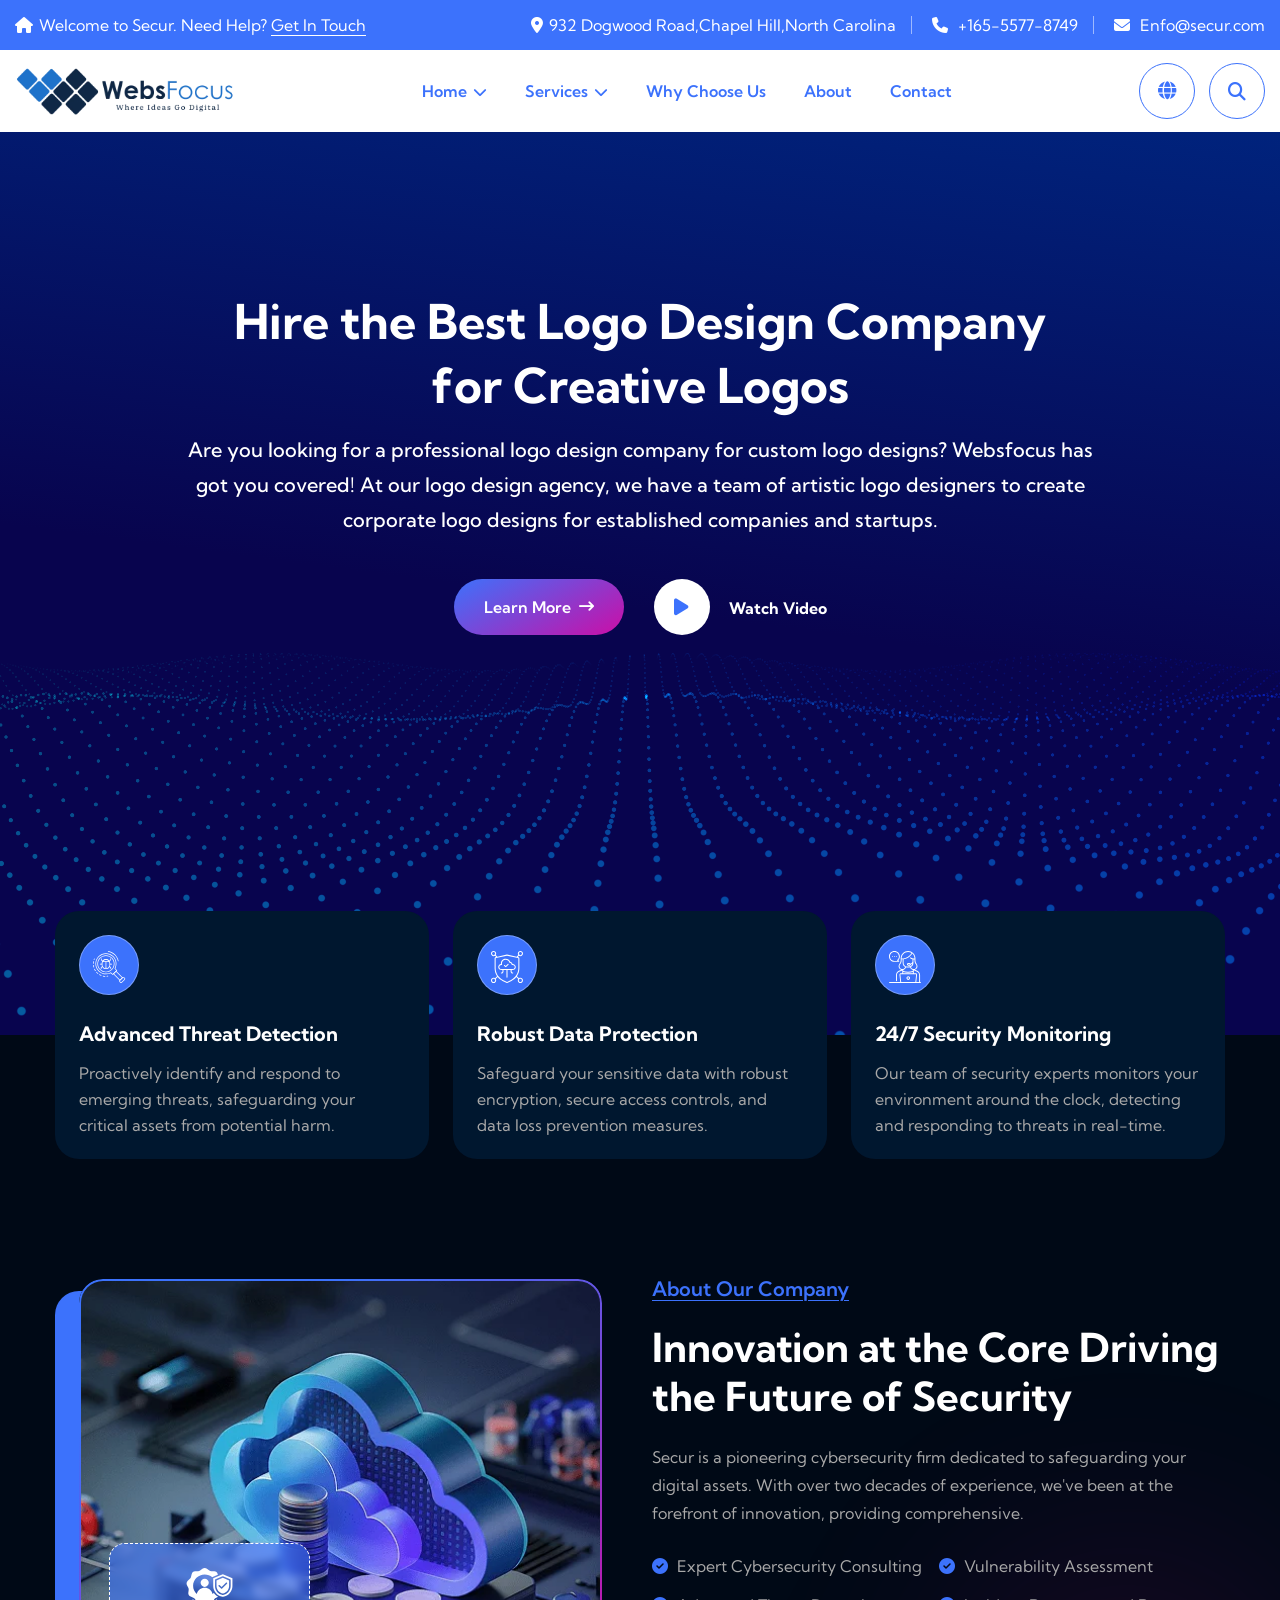
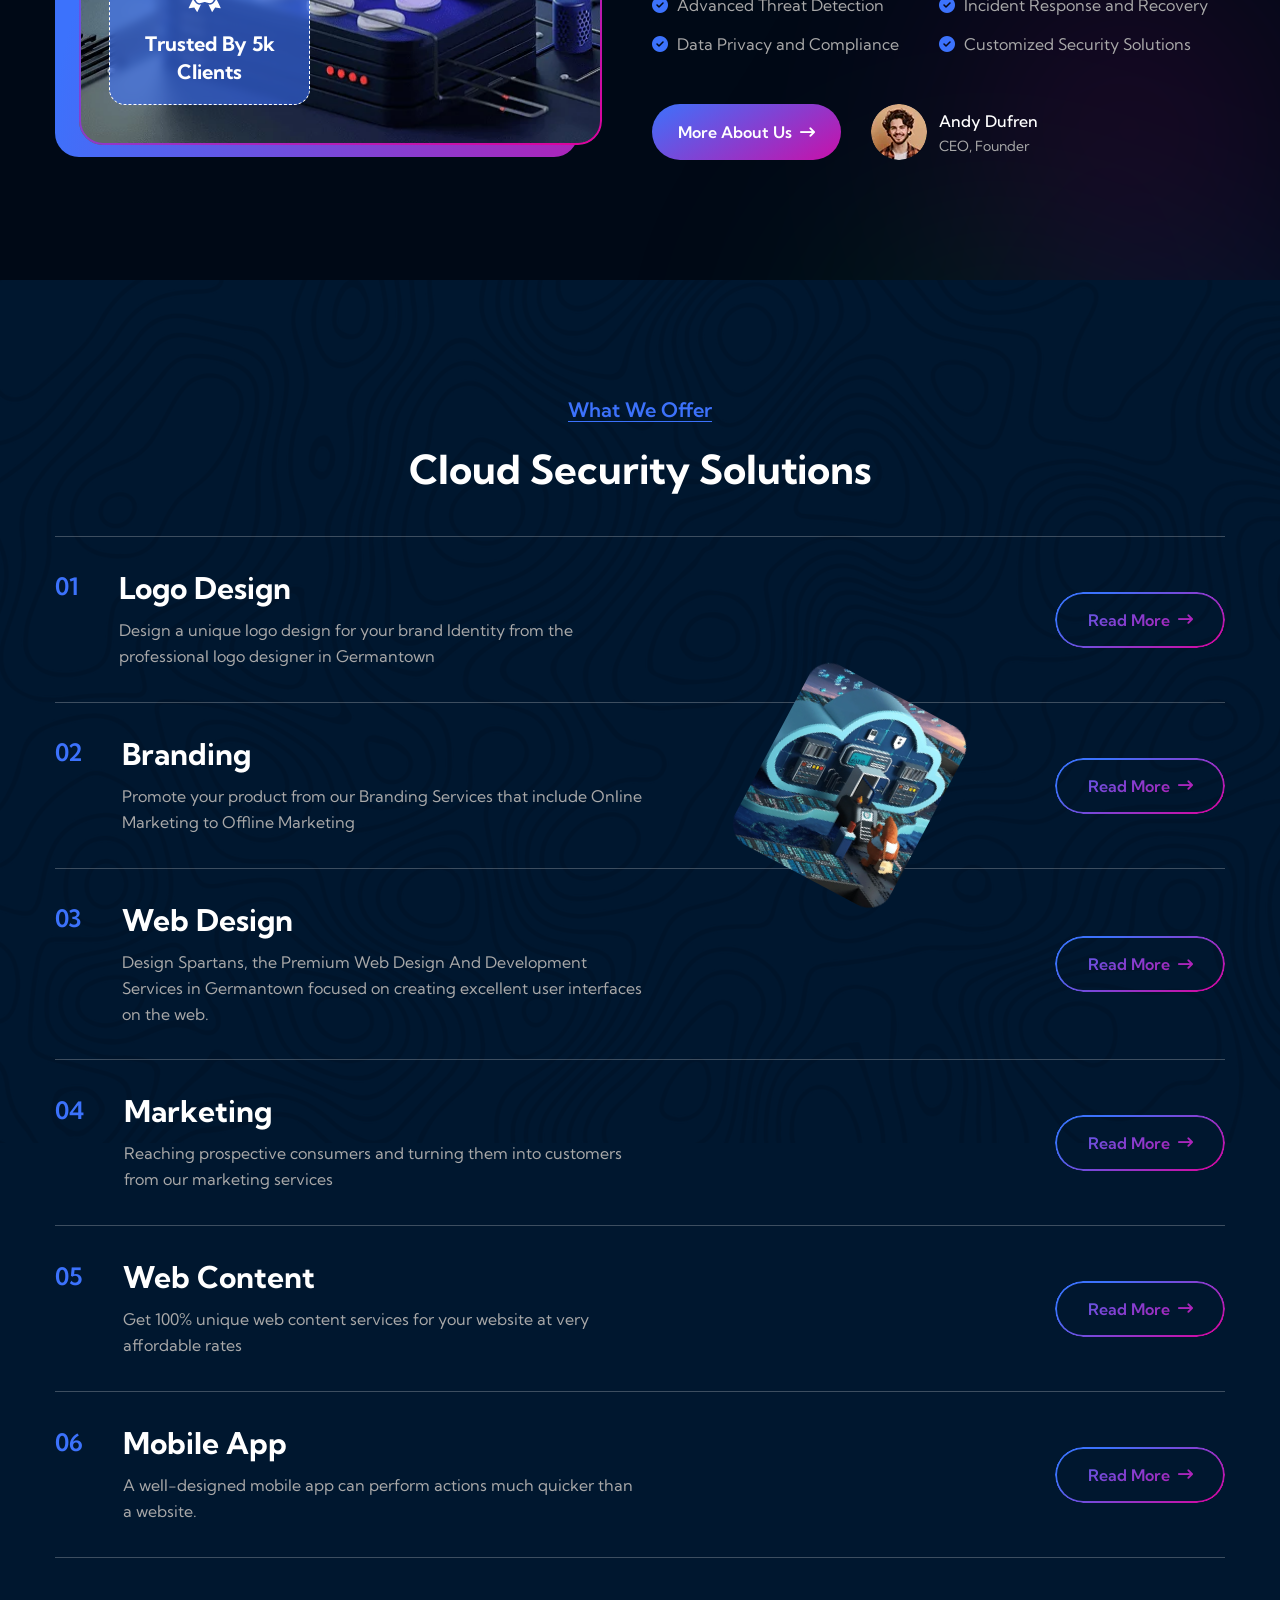
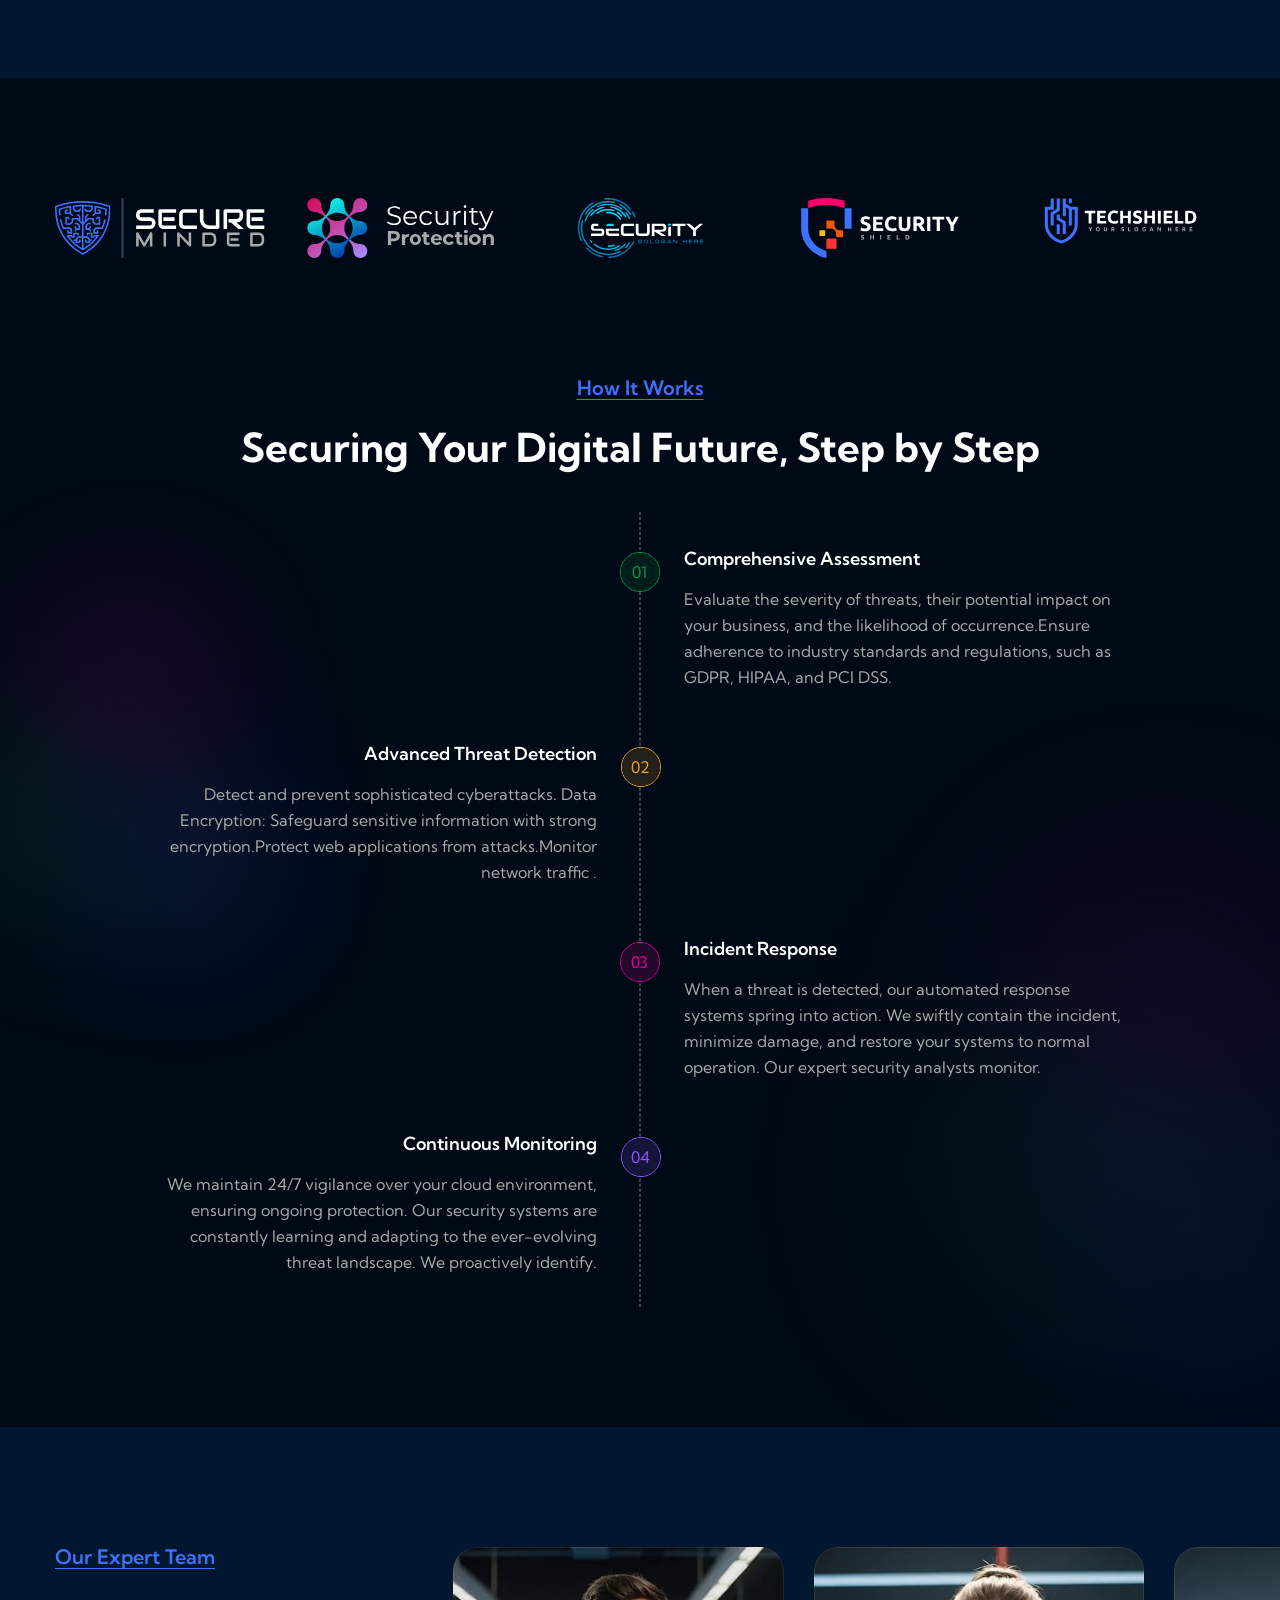
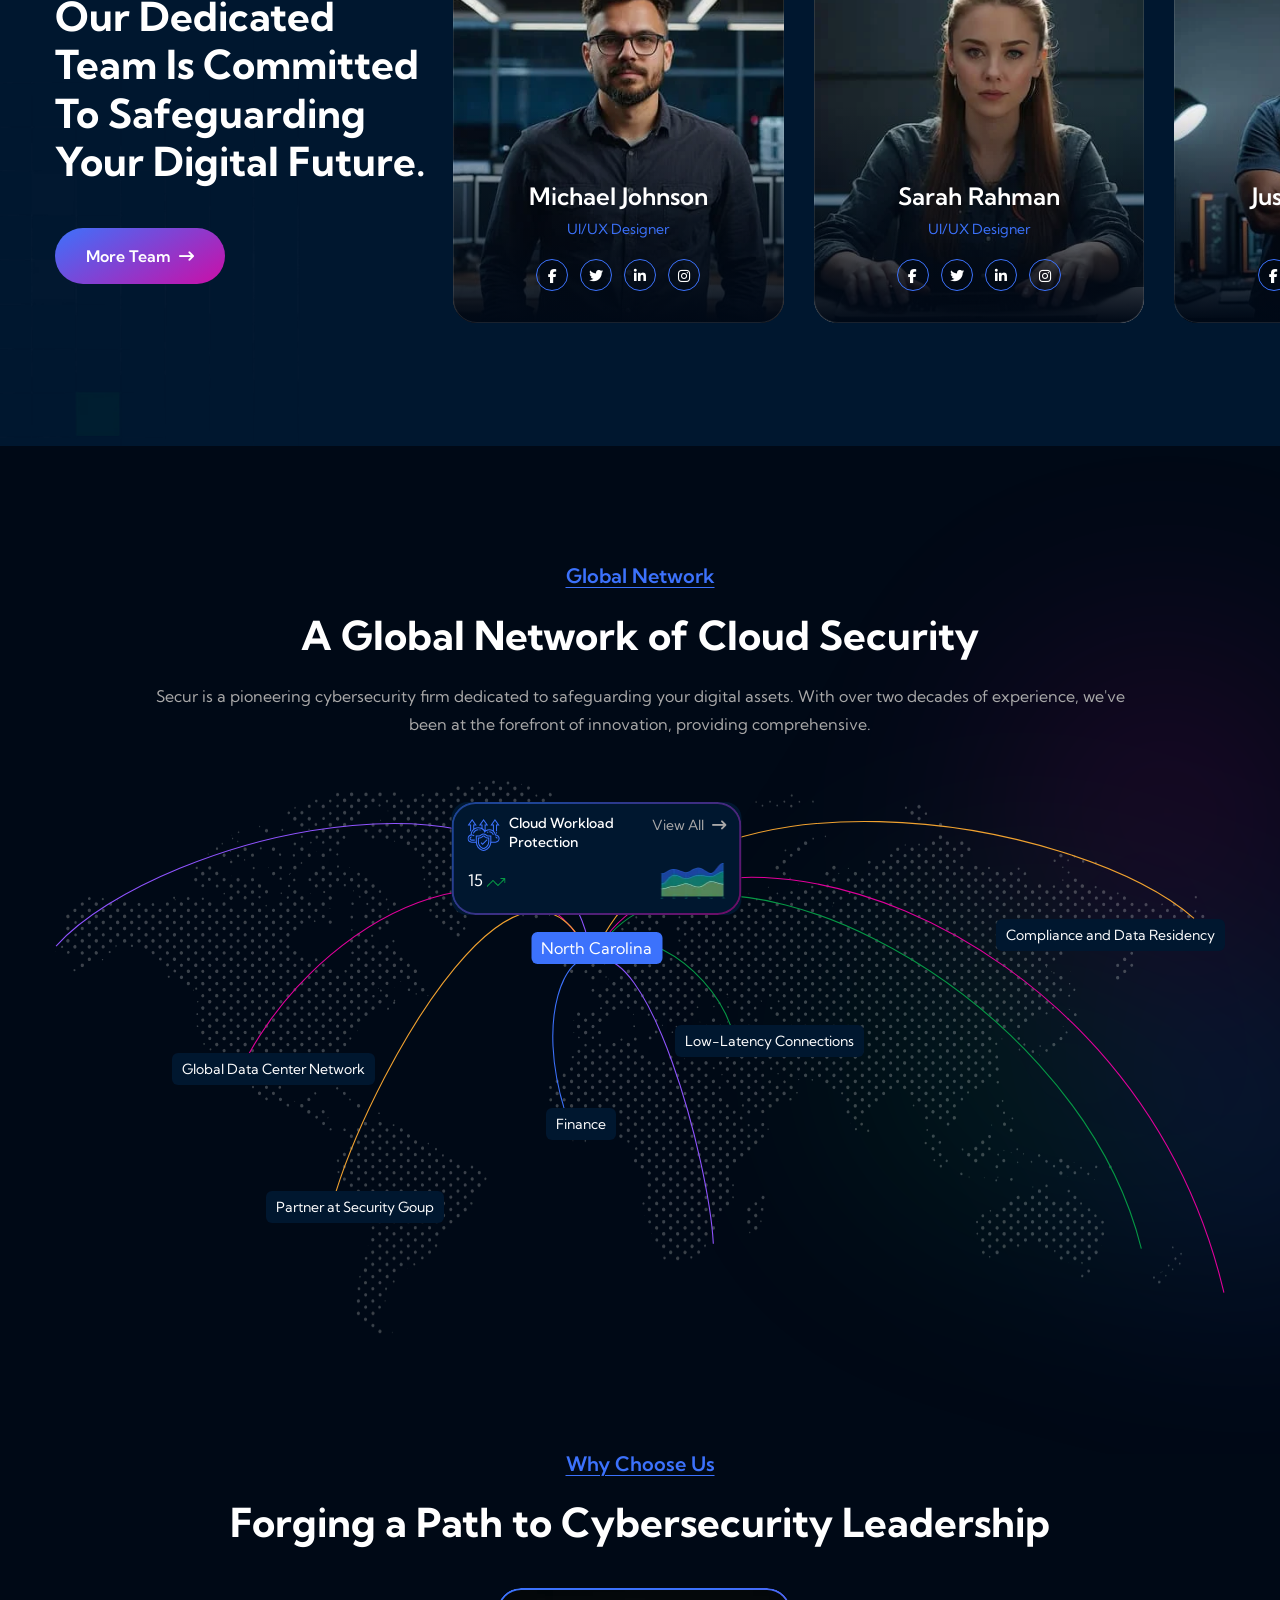
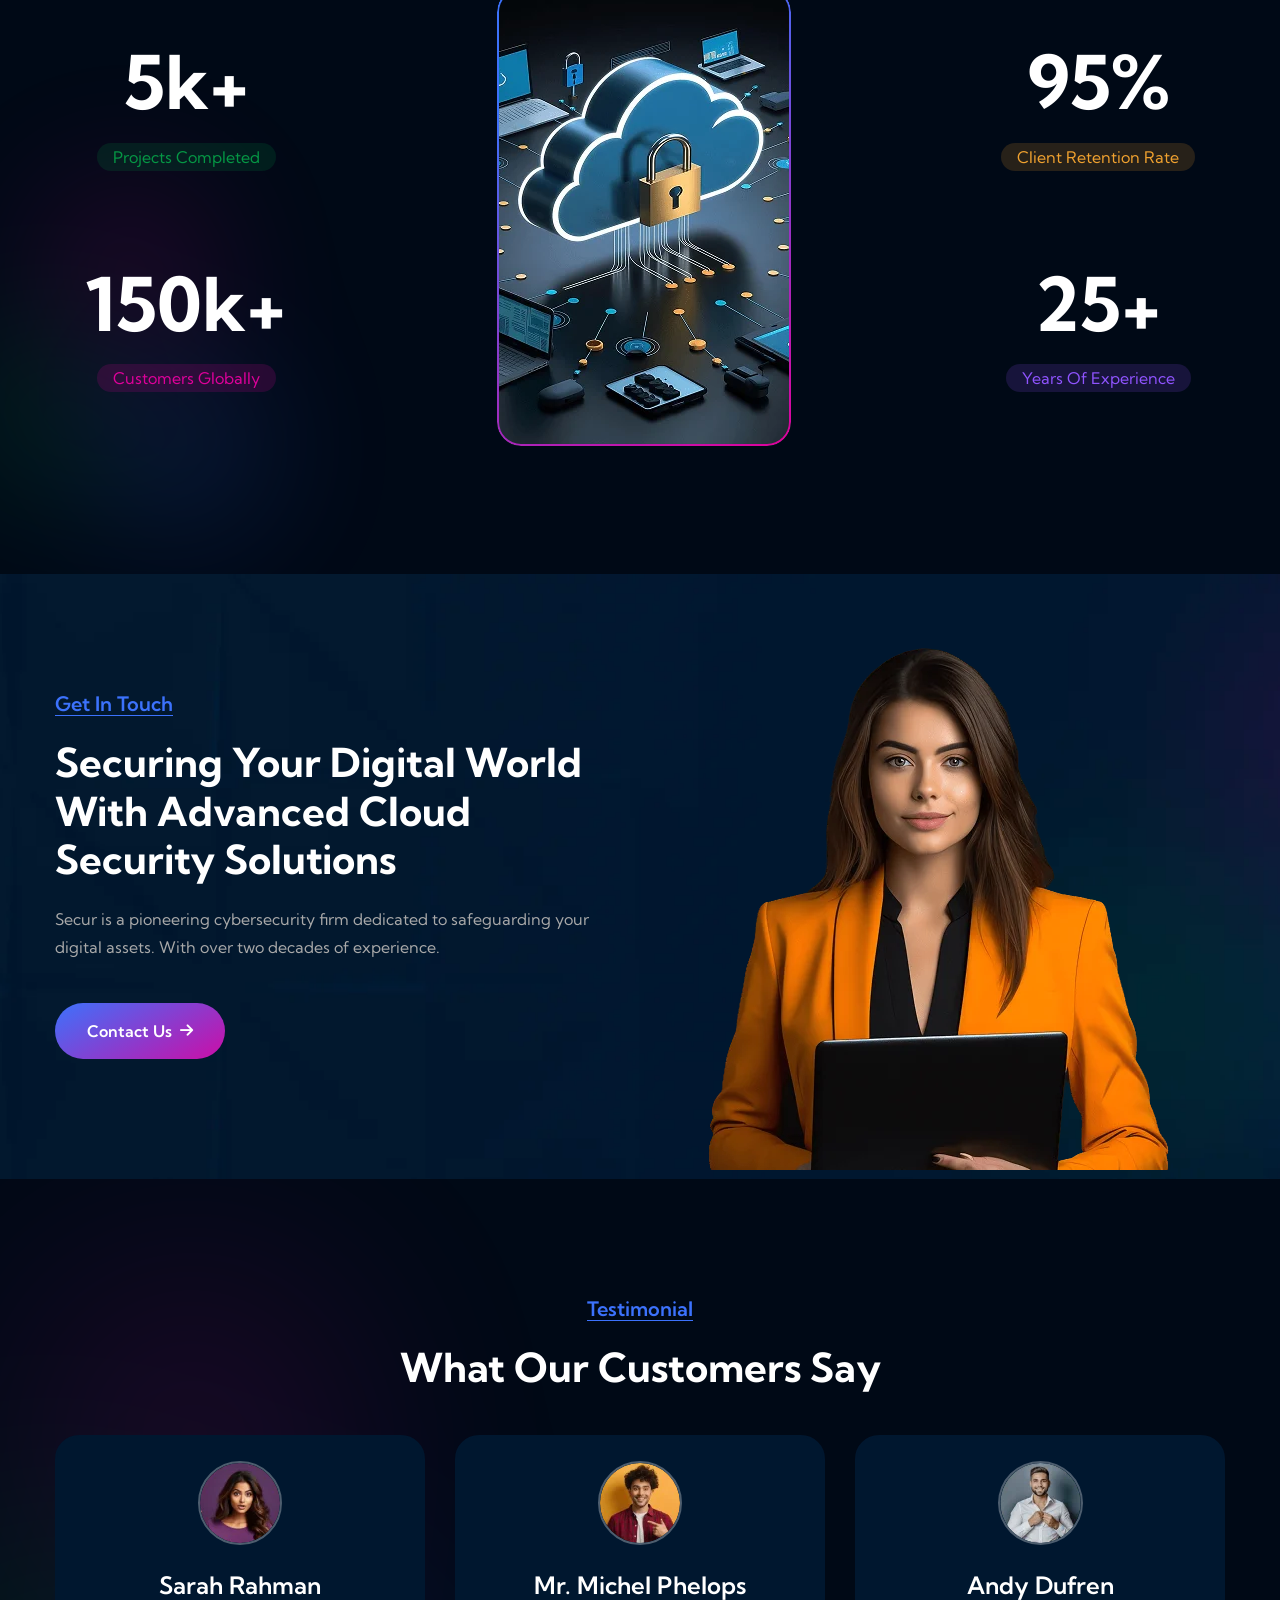
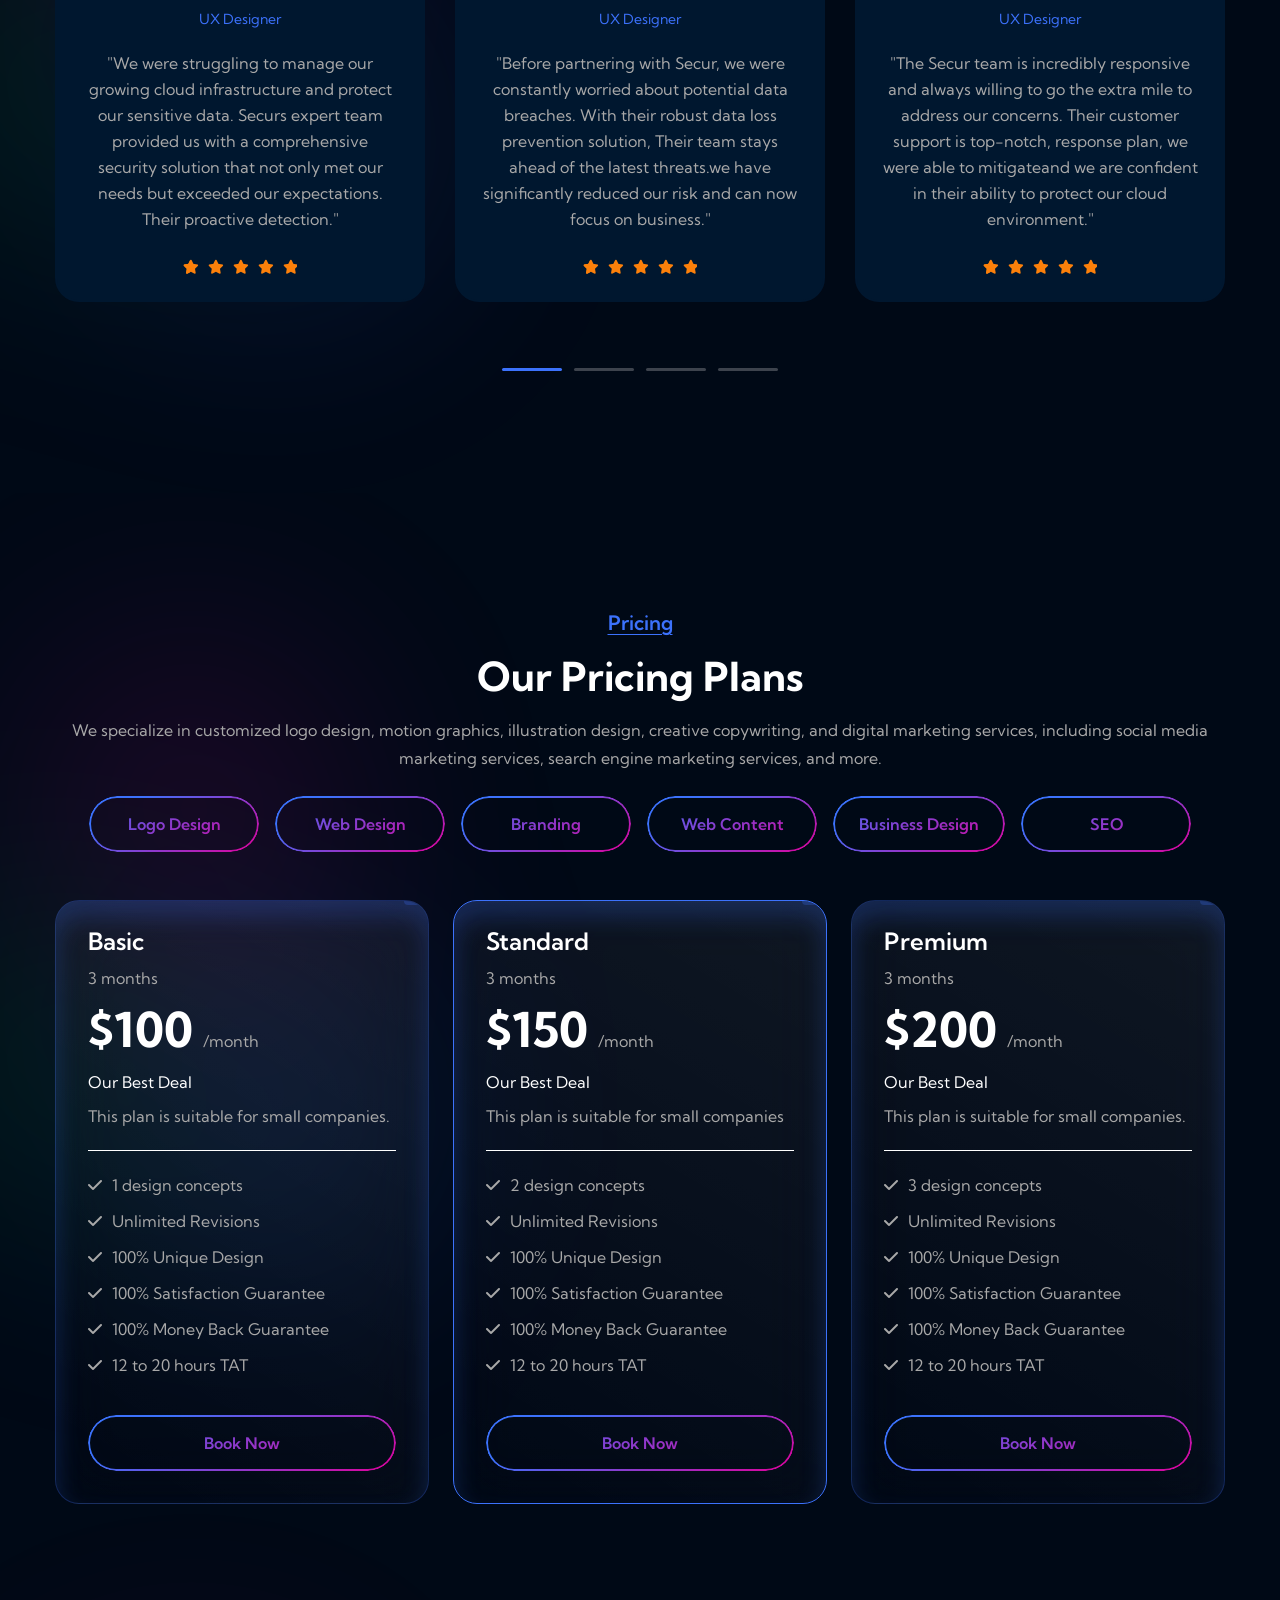
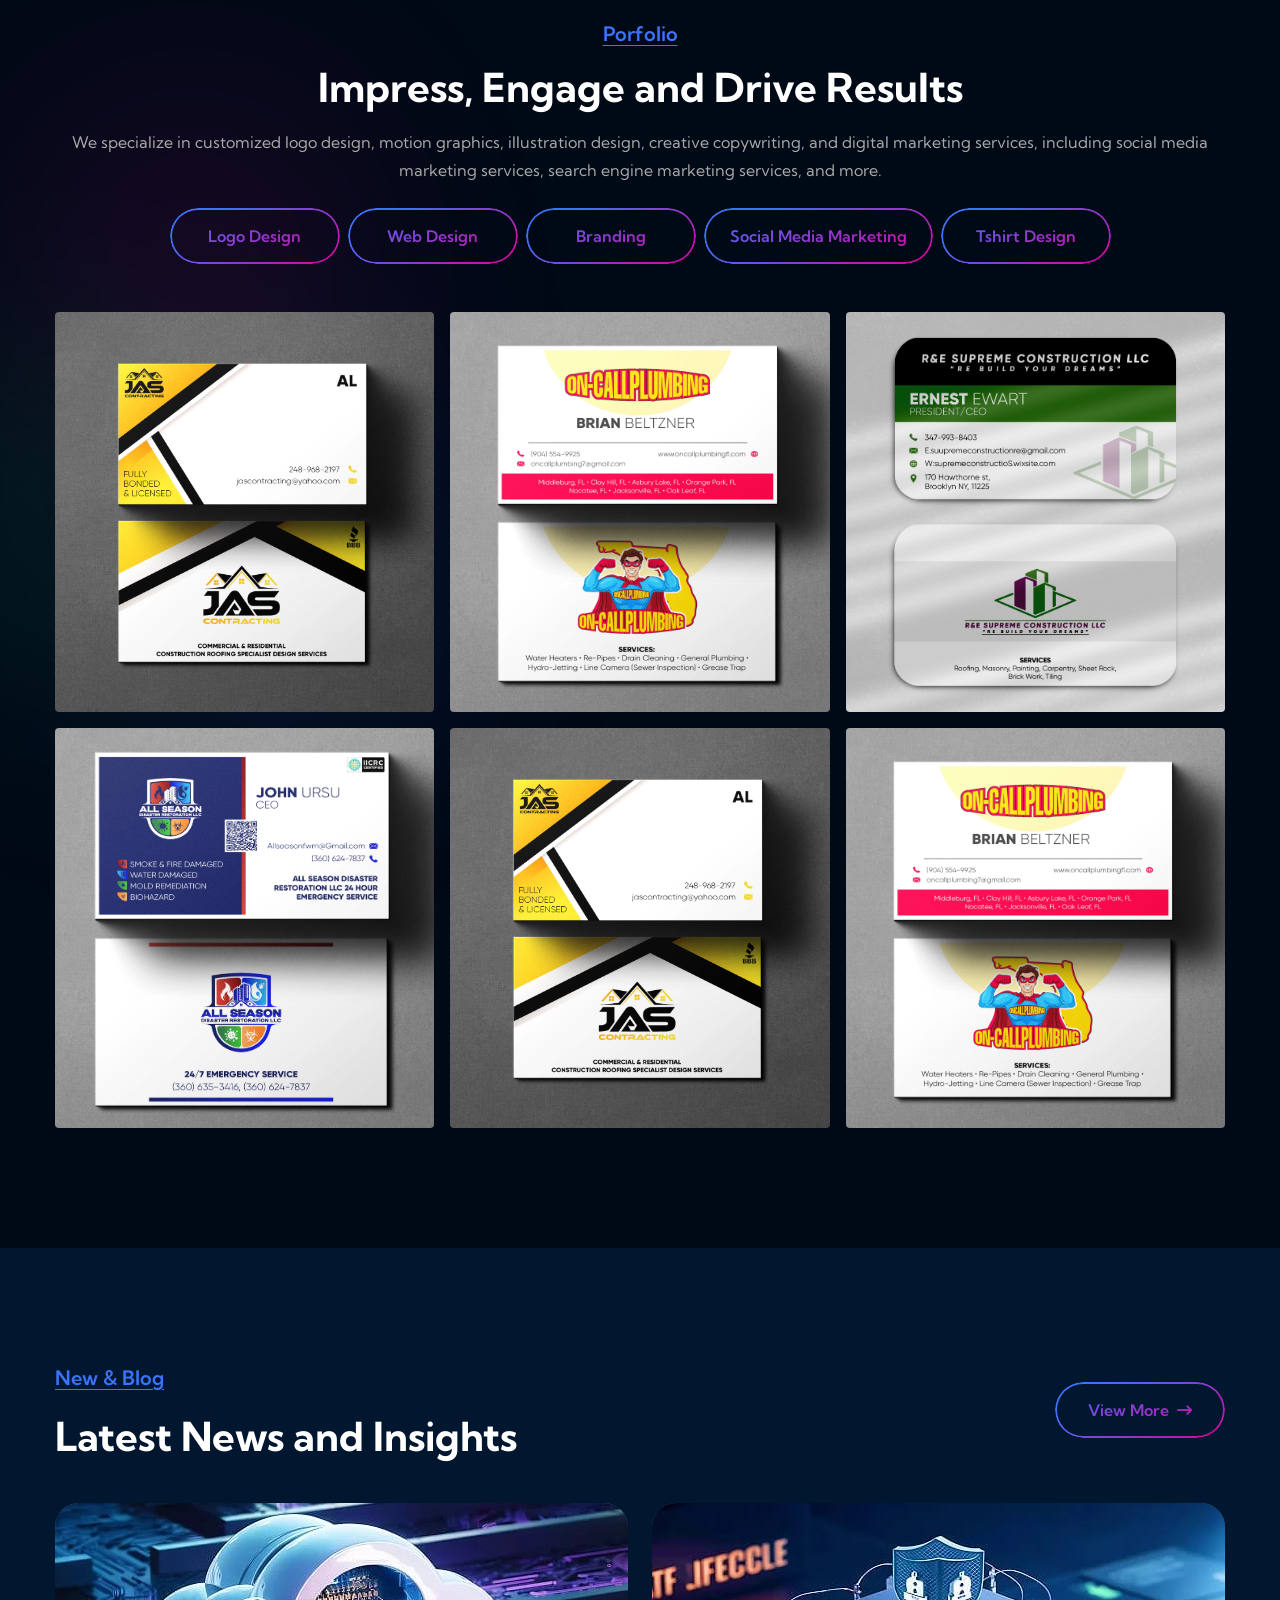
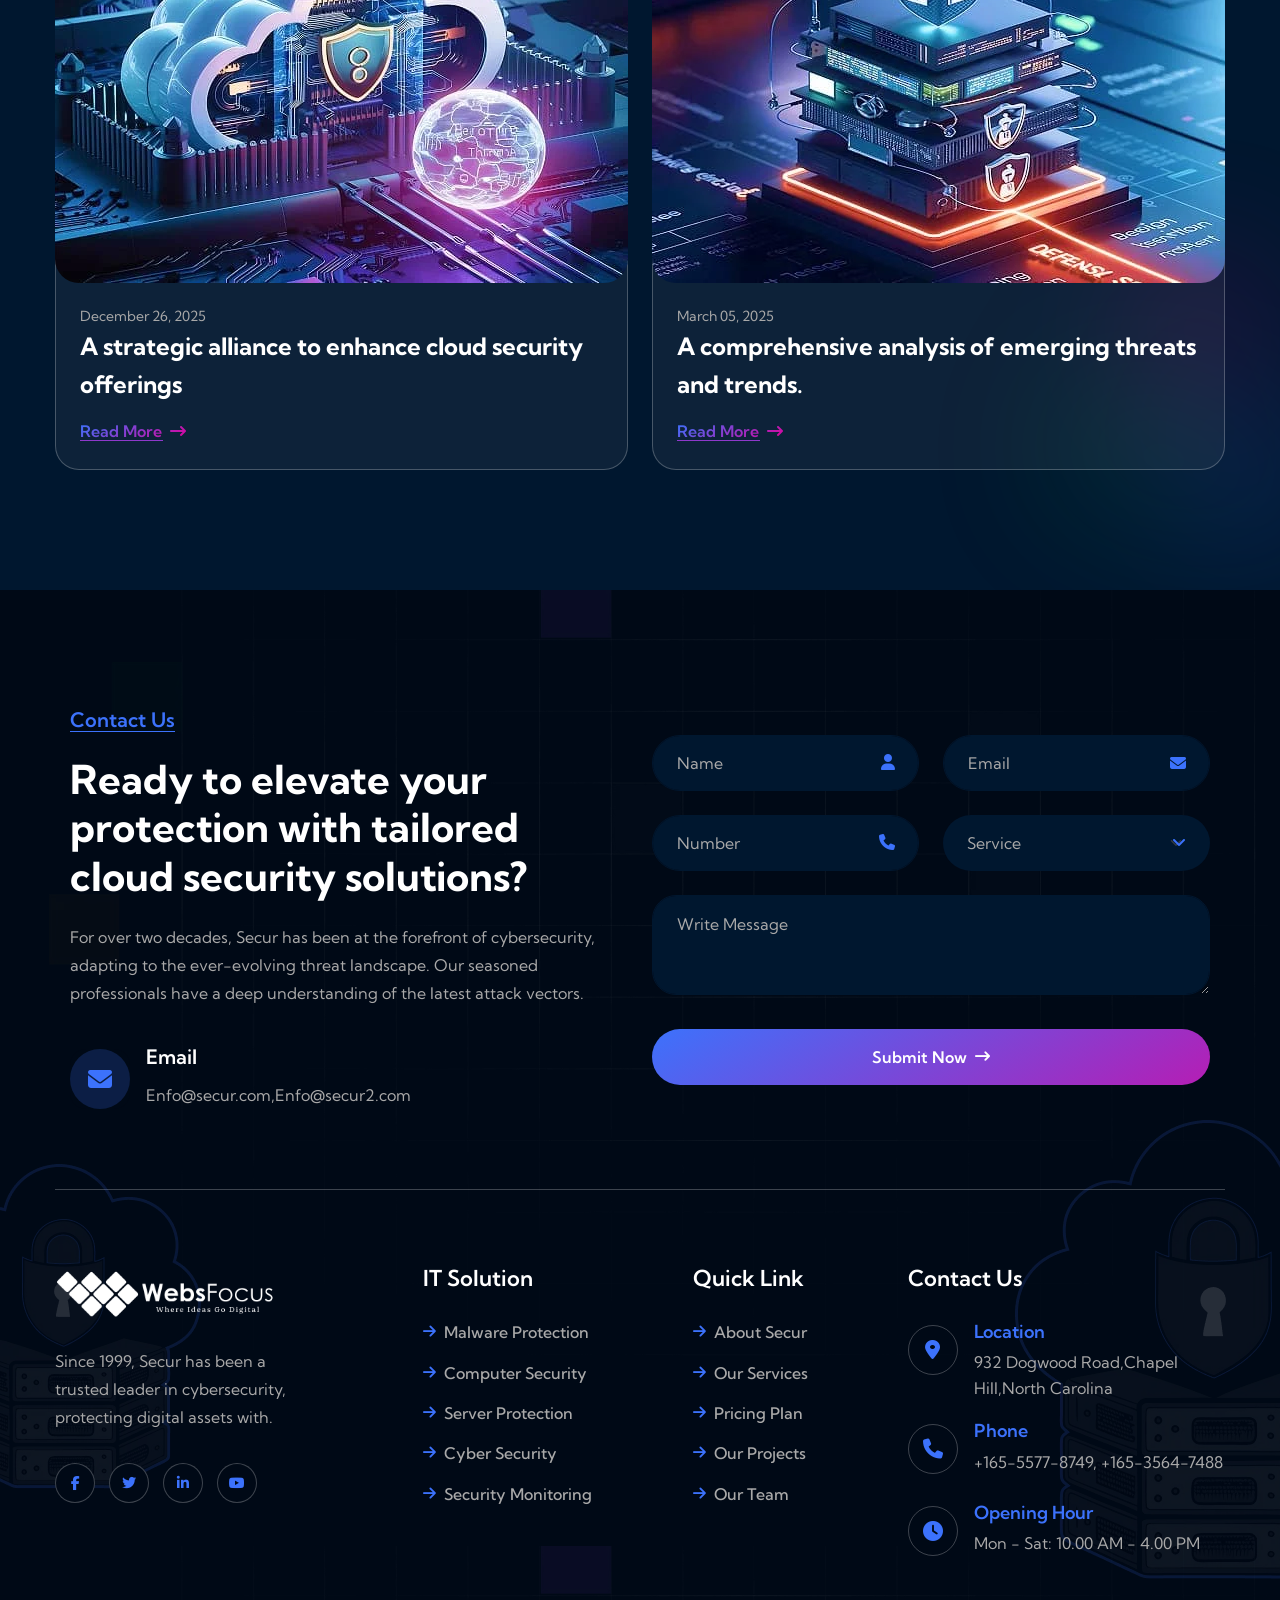
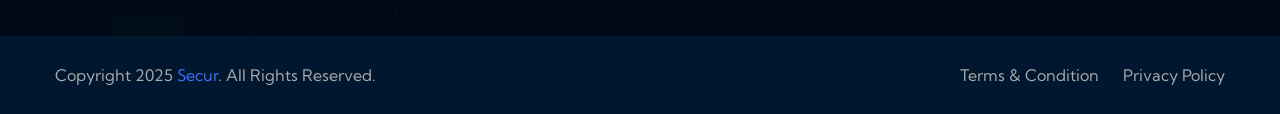
==== commit 5e10e219: "z-index" ====
--- a/index.html
+++ b/index.html
@@ -1583,7 +1583,7 @@
             </div>
         </div>
     </section>
-    <section style="position: relative;z-index: 10001;" class="space overflow-hidden shape-mockup-wrap">
+    <section style="position: relative;z-index: 900;" class="space overflow-hidden shape-mockup-wrap">
         <div class="shape-mockup bg-gradient-shape1 price-bg-gradient1" style="top: 15%; left: 3%;"></div>
         <div class="container">
             <!-- Section Badge + Title -->
@@ -1776,8 +1776,8 @@
 
                 .lightbox-close {
                     position: absolute;
-                    top: 1rem;
-                    right: 1rem;
+                    top: clamp(12px,12vw,120px);
+                    right: 12px;
                     color: white;
                     font-size: 2rem;
                     text-decoration: none
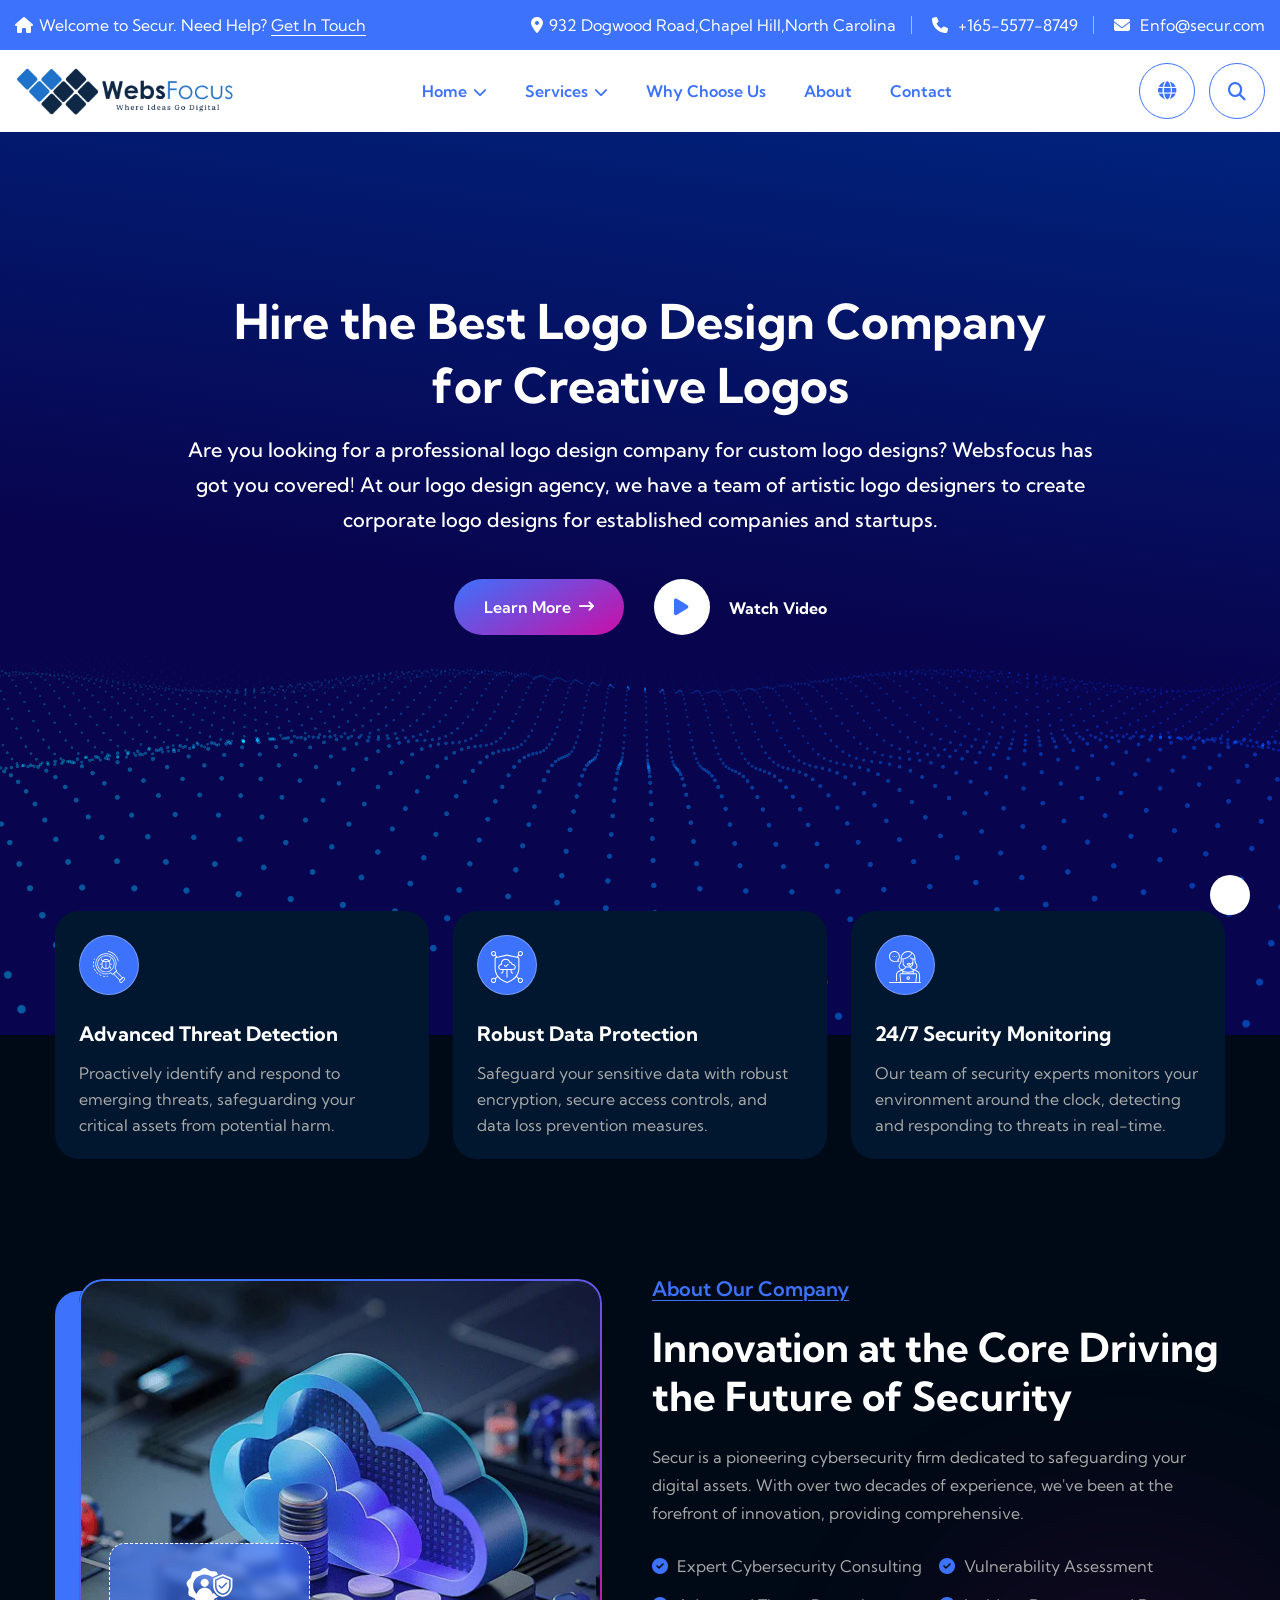
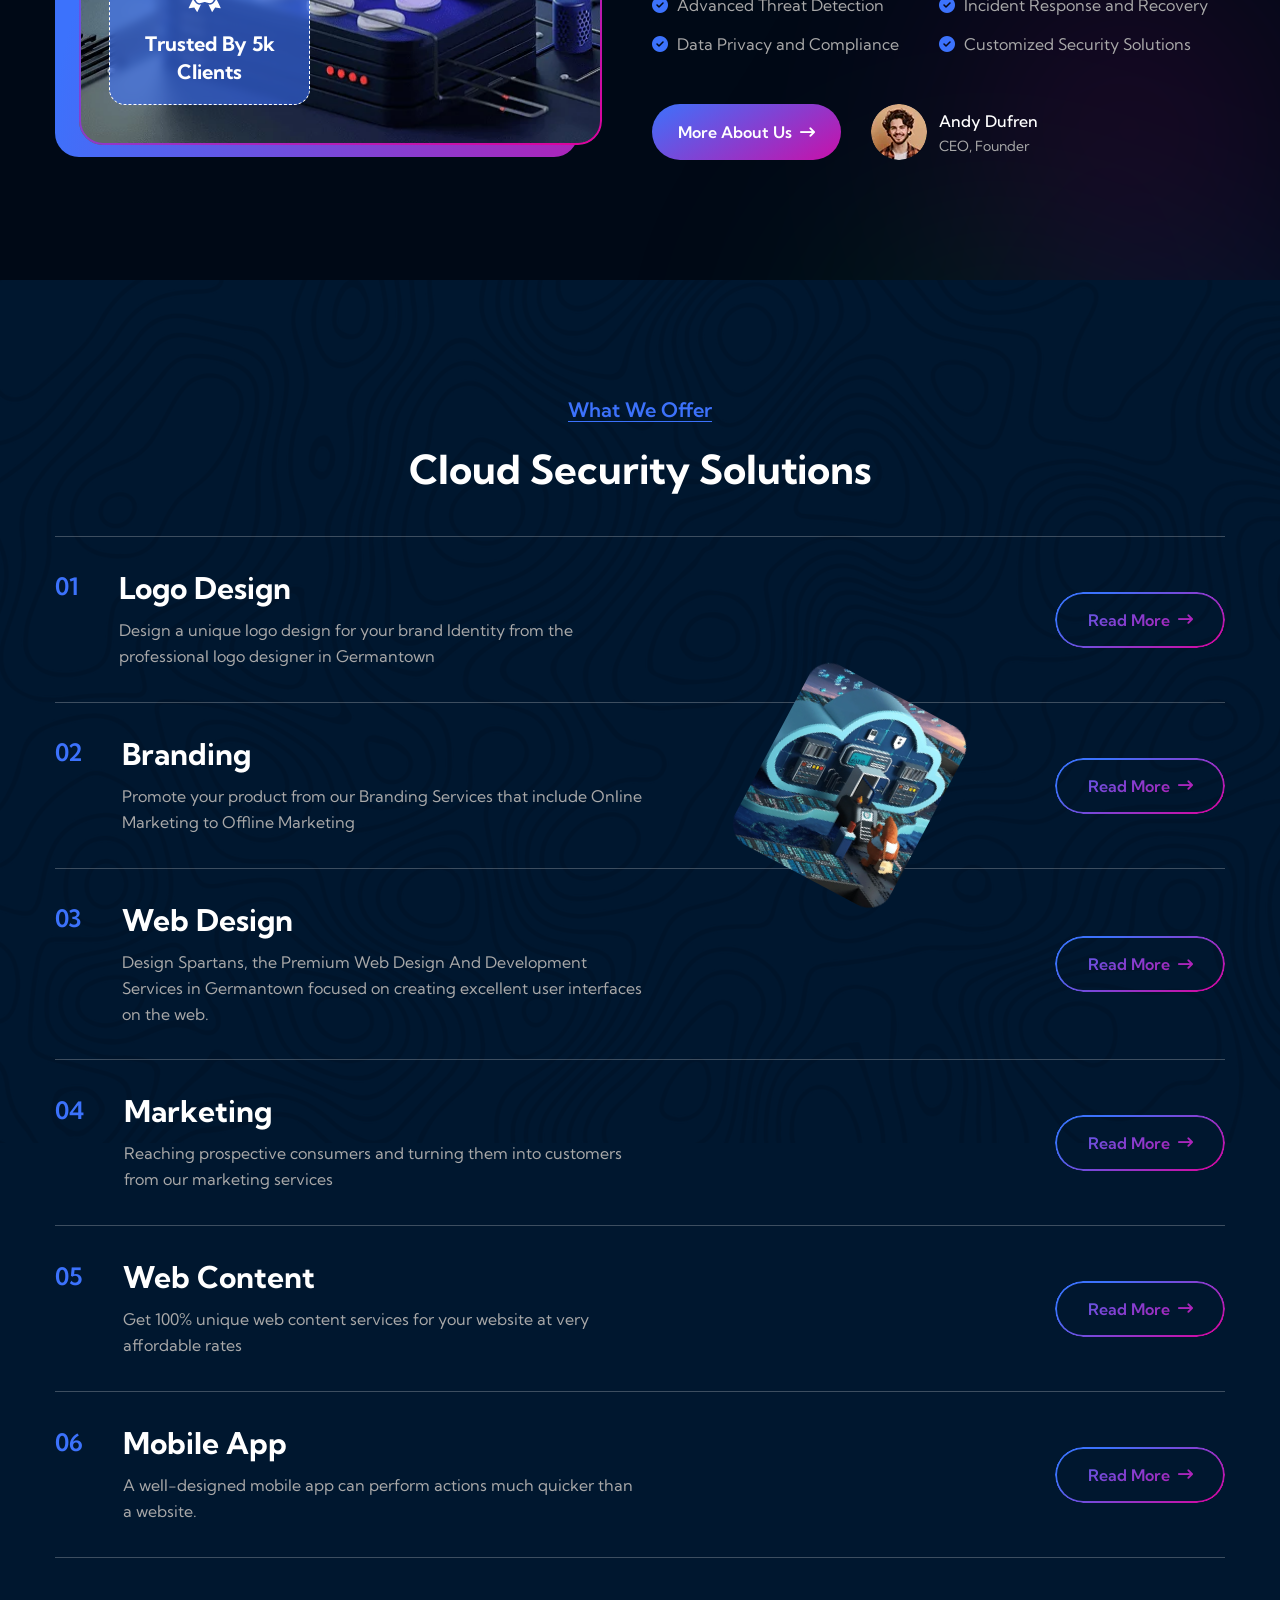
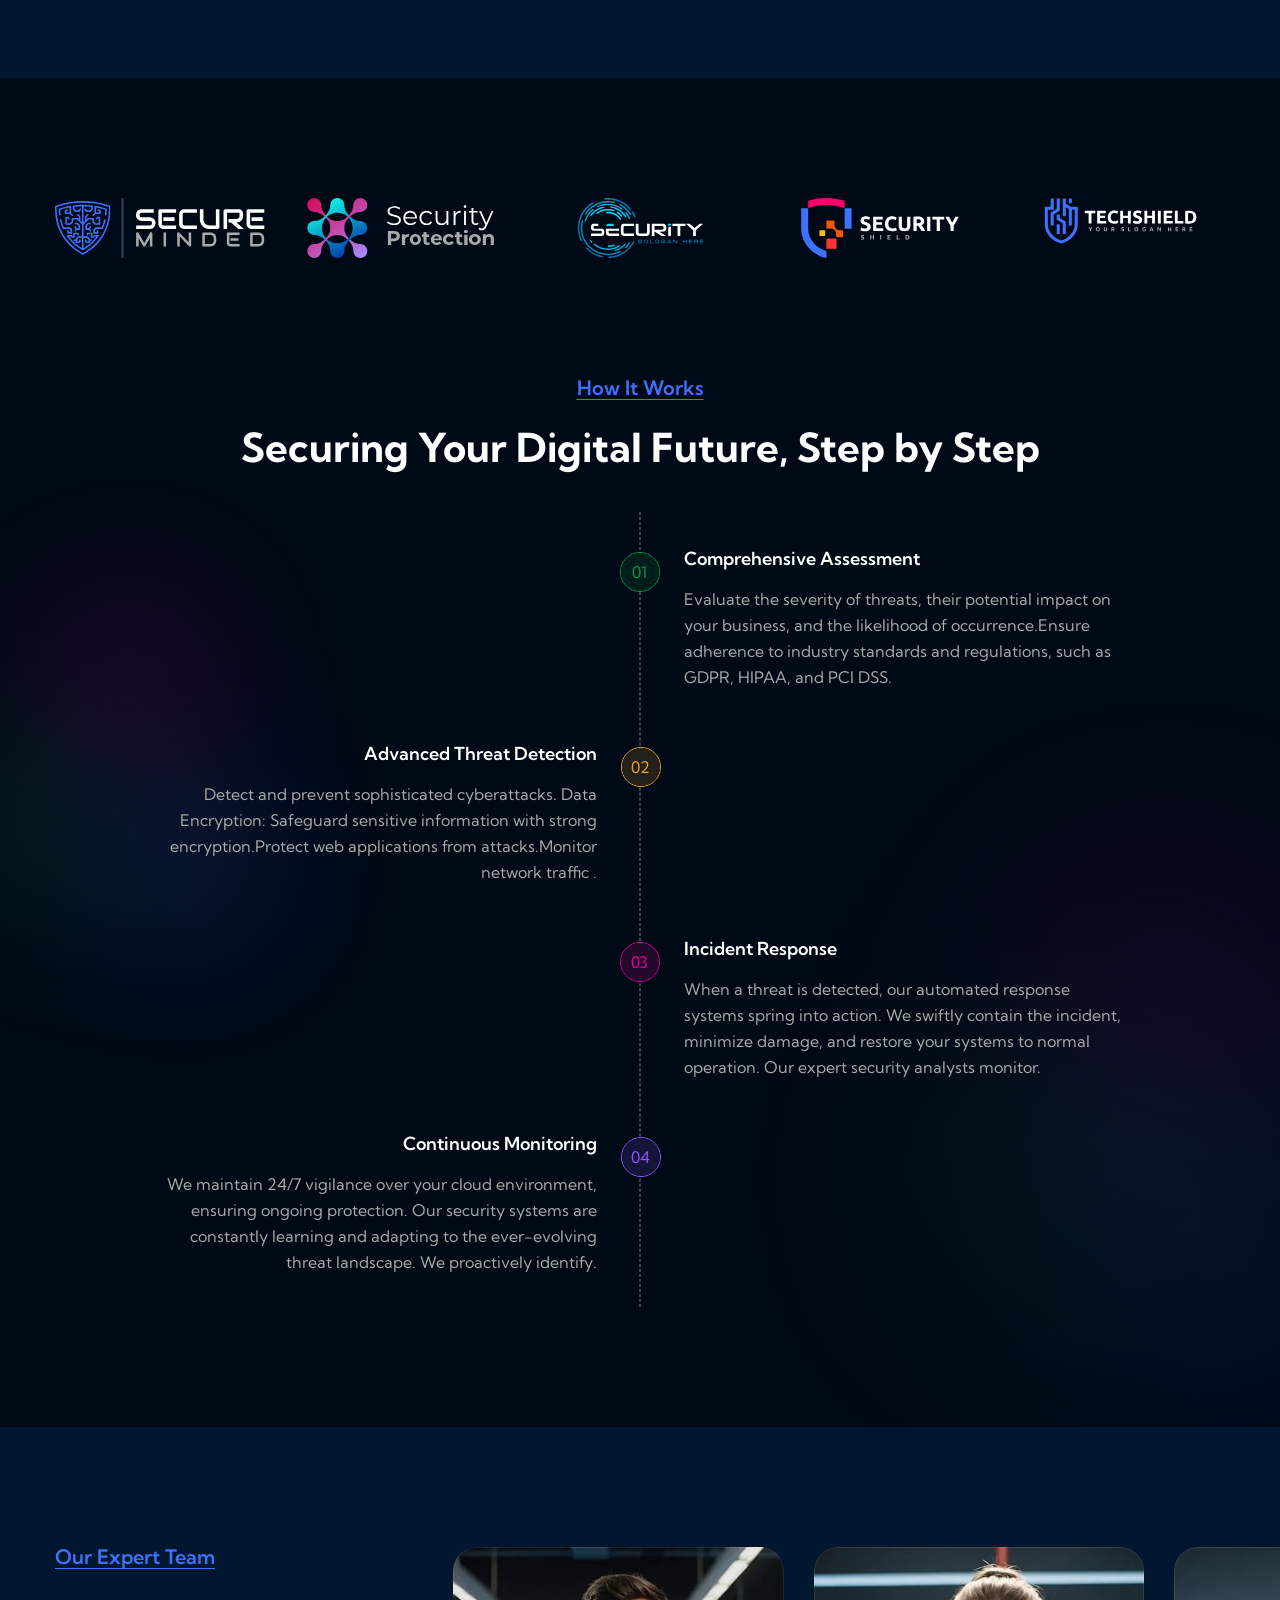
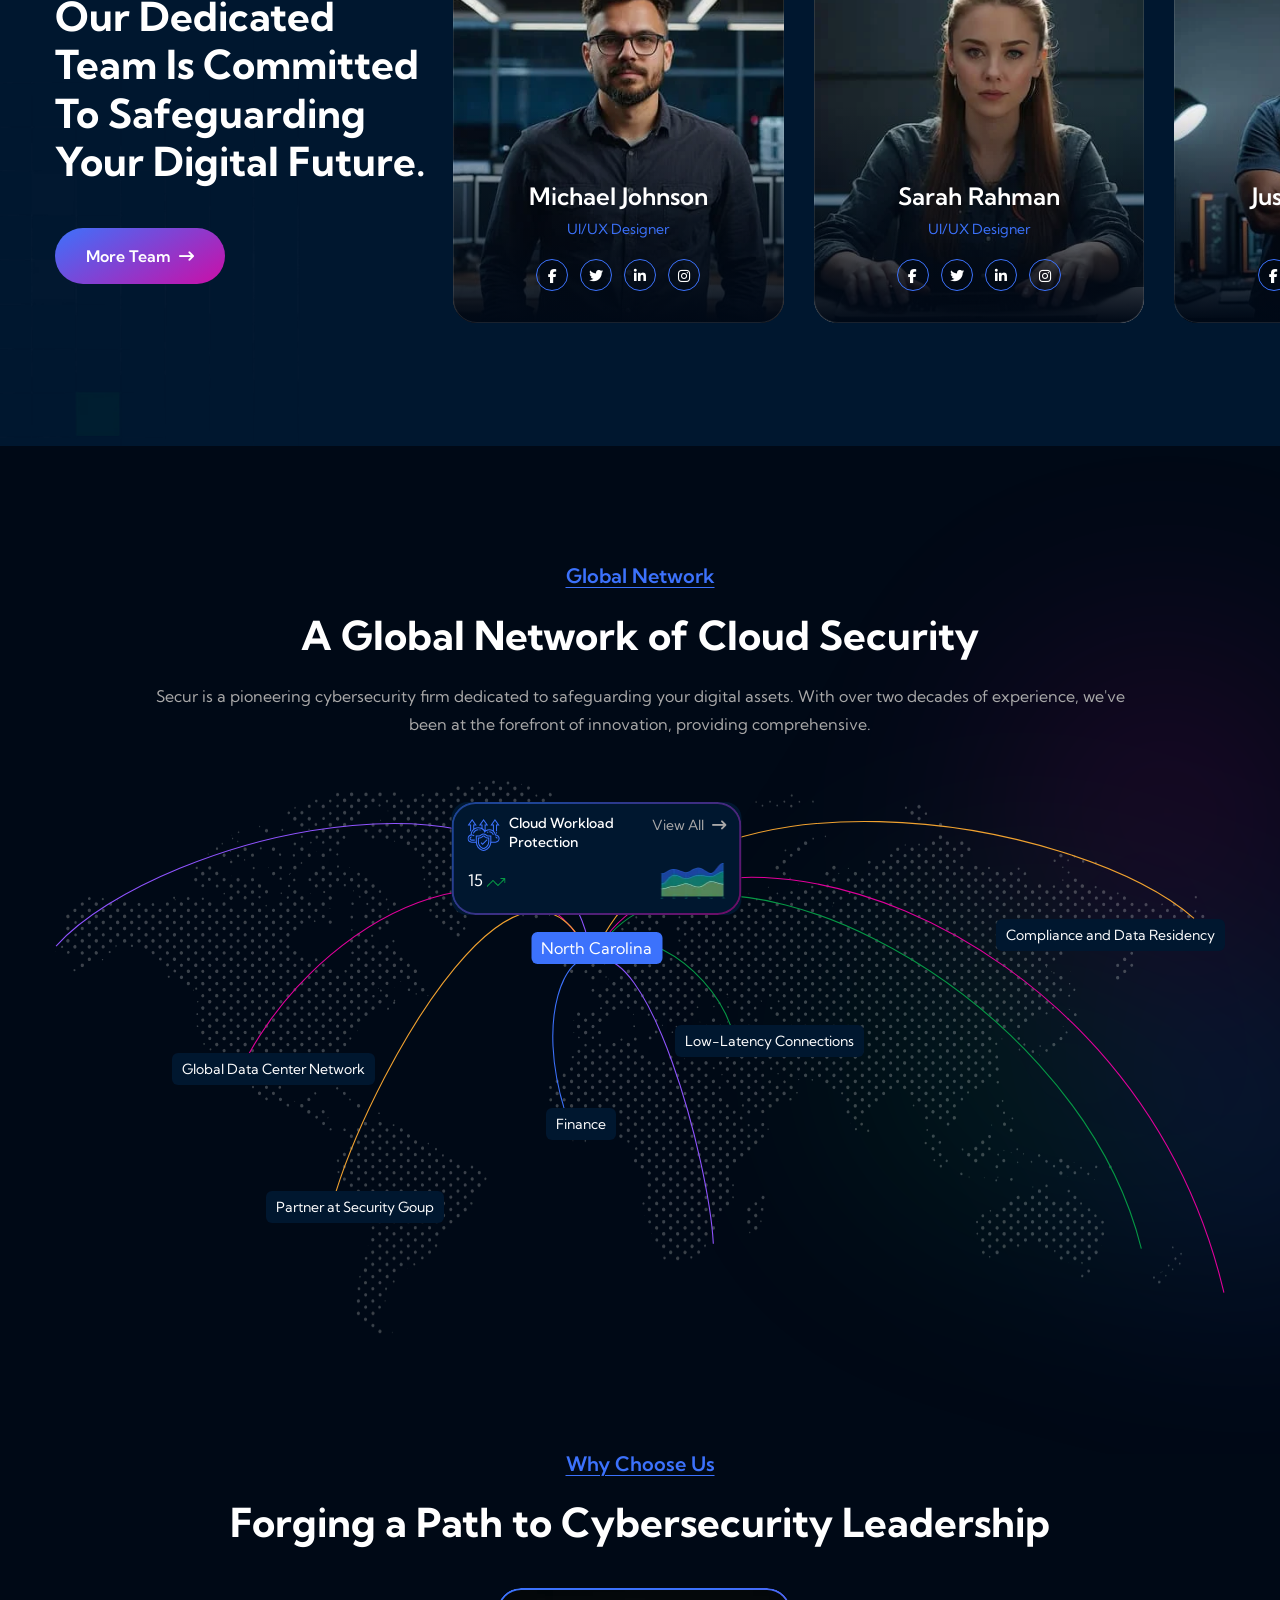
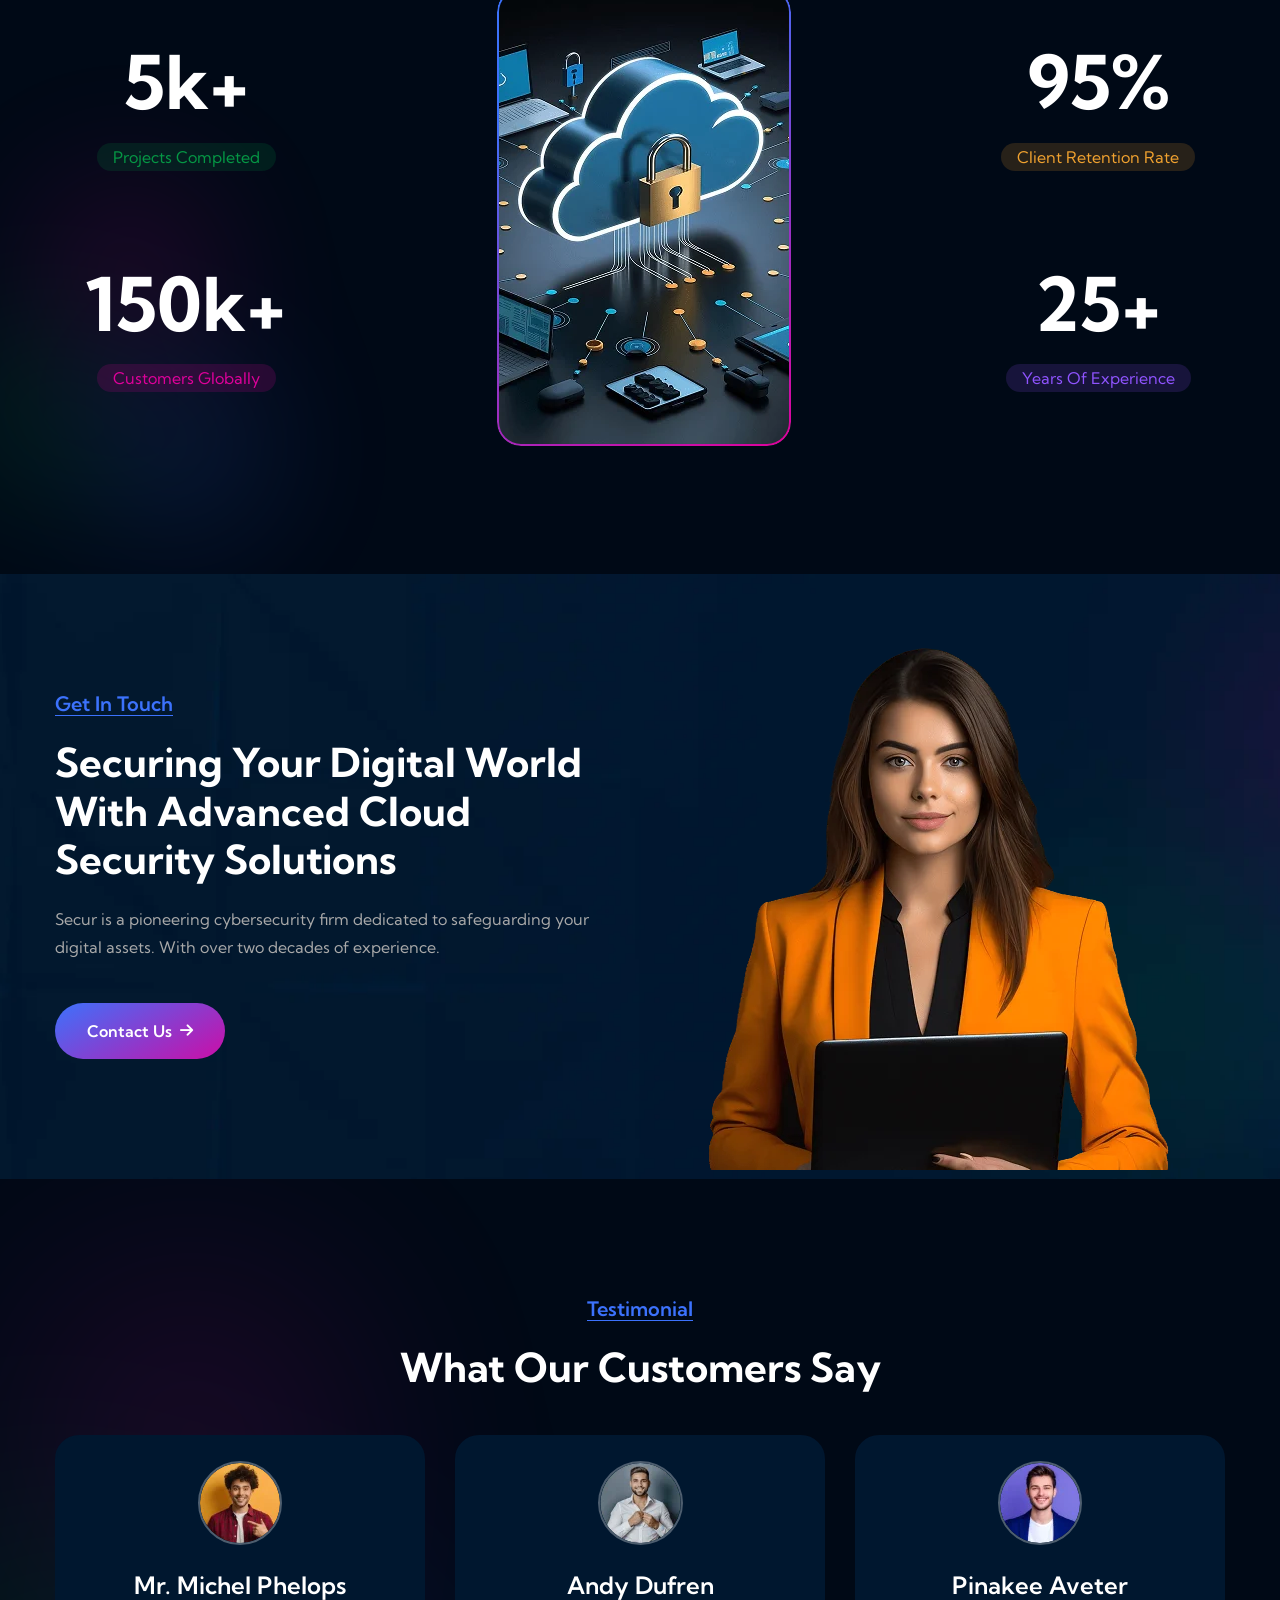
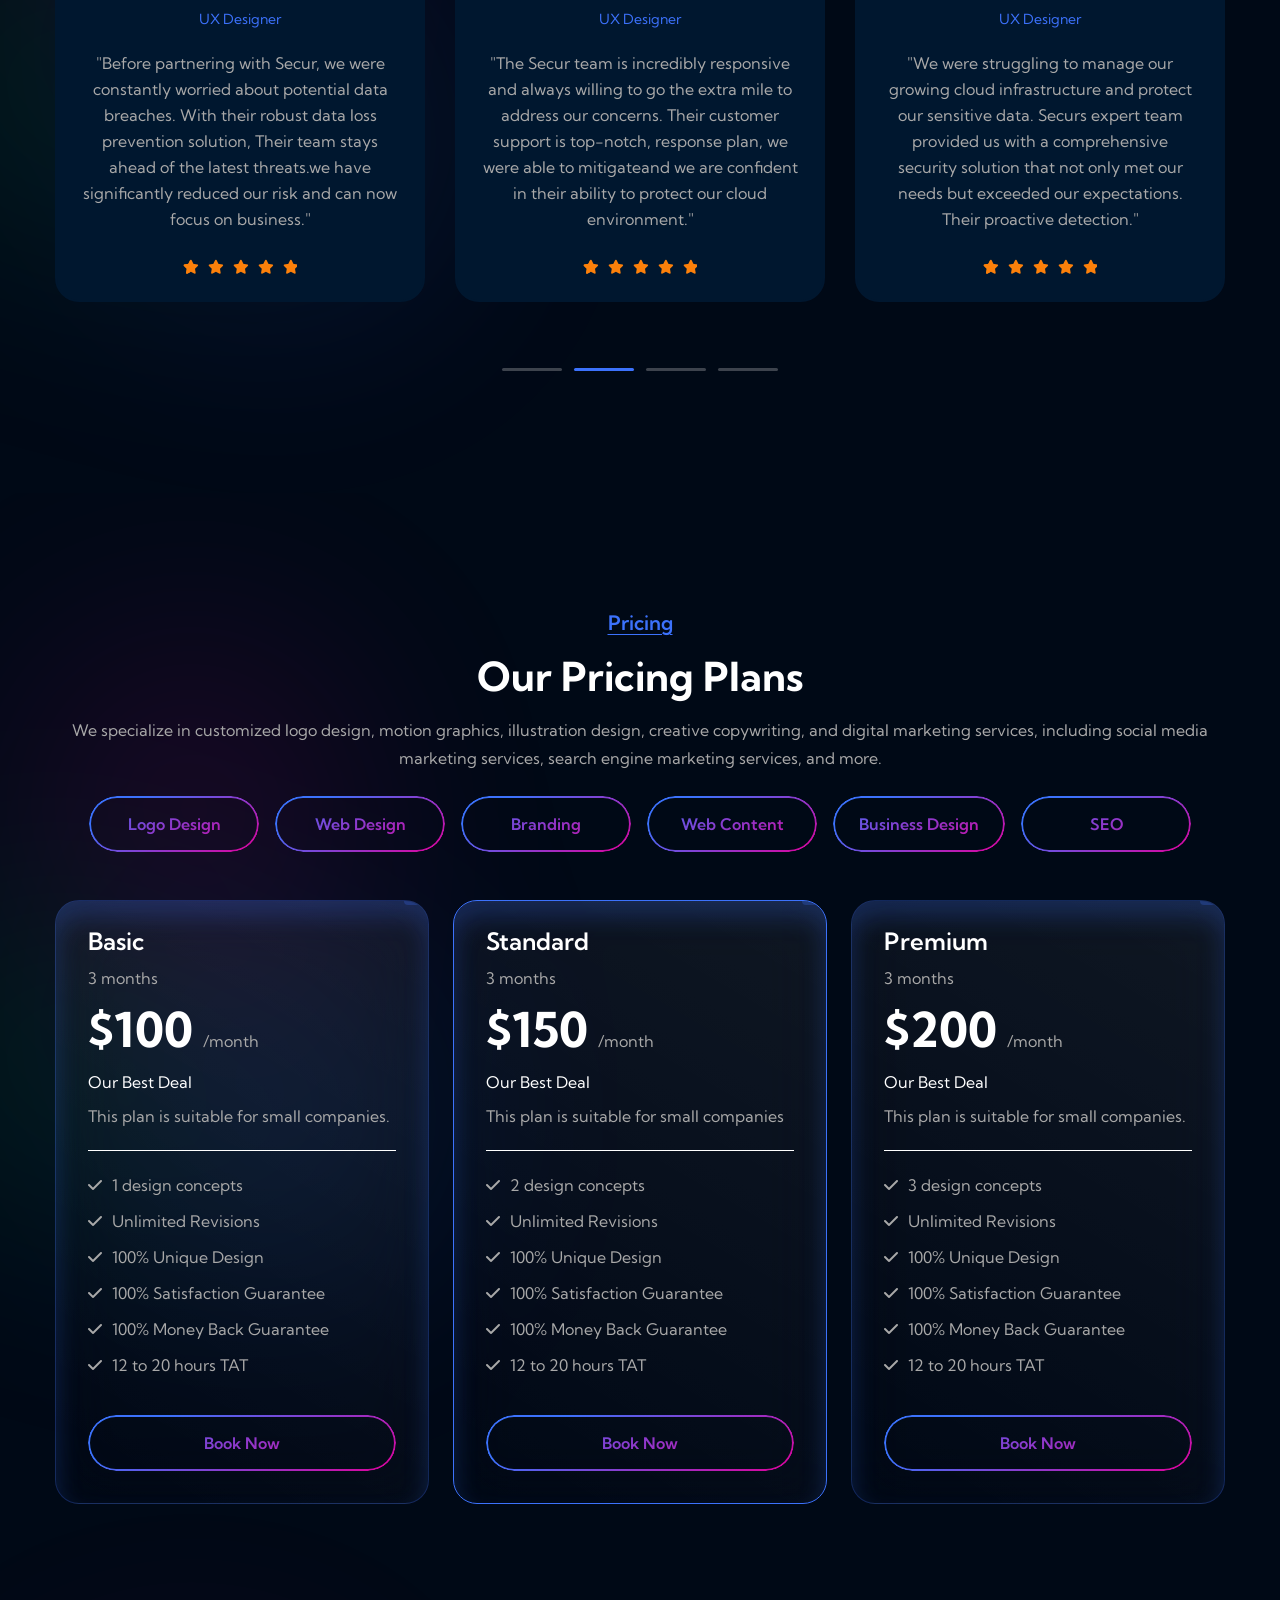
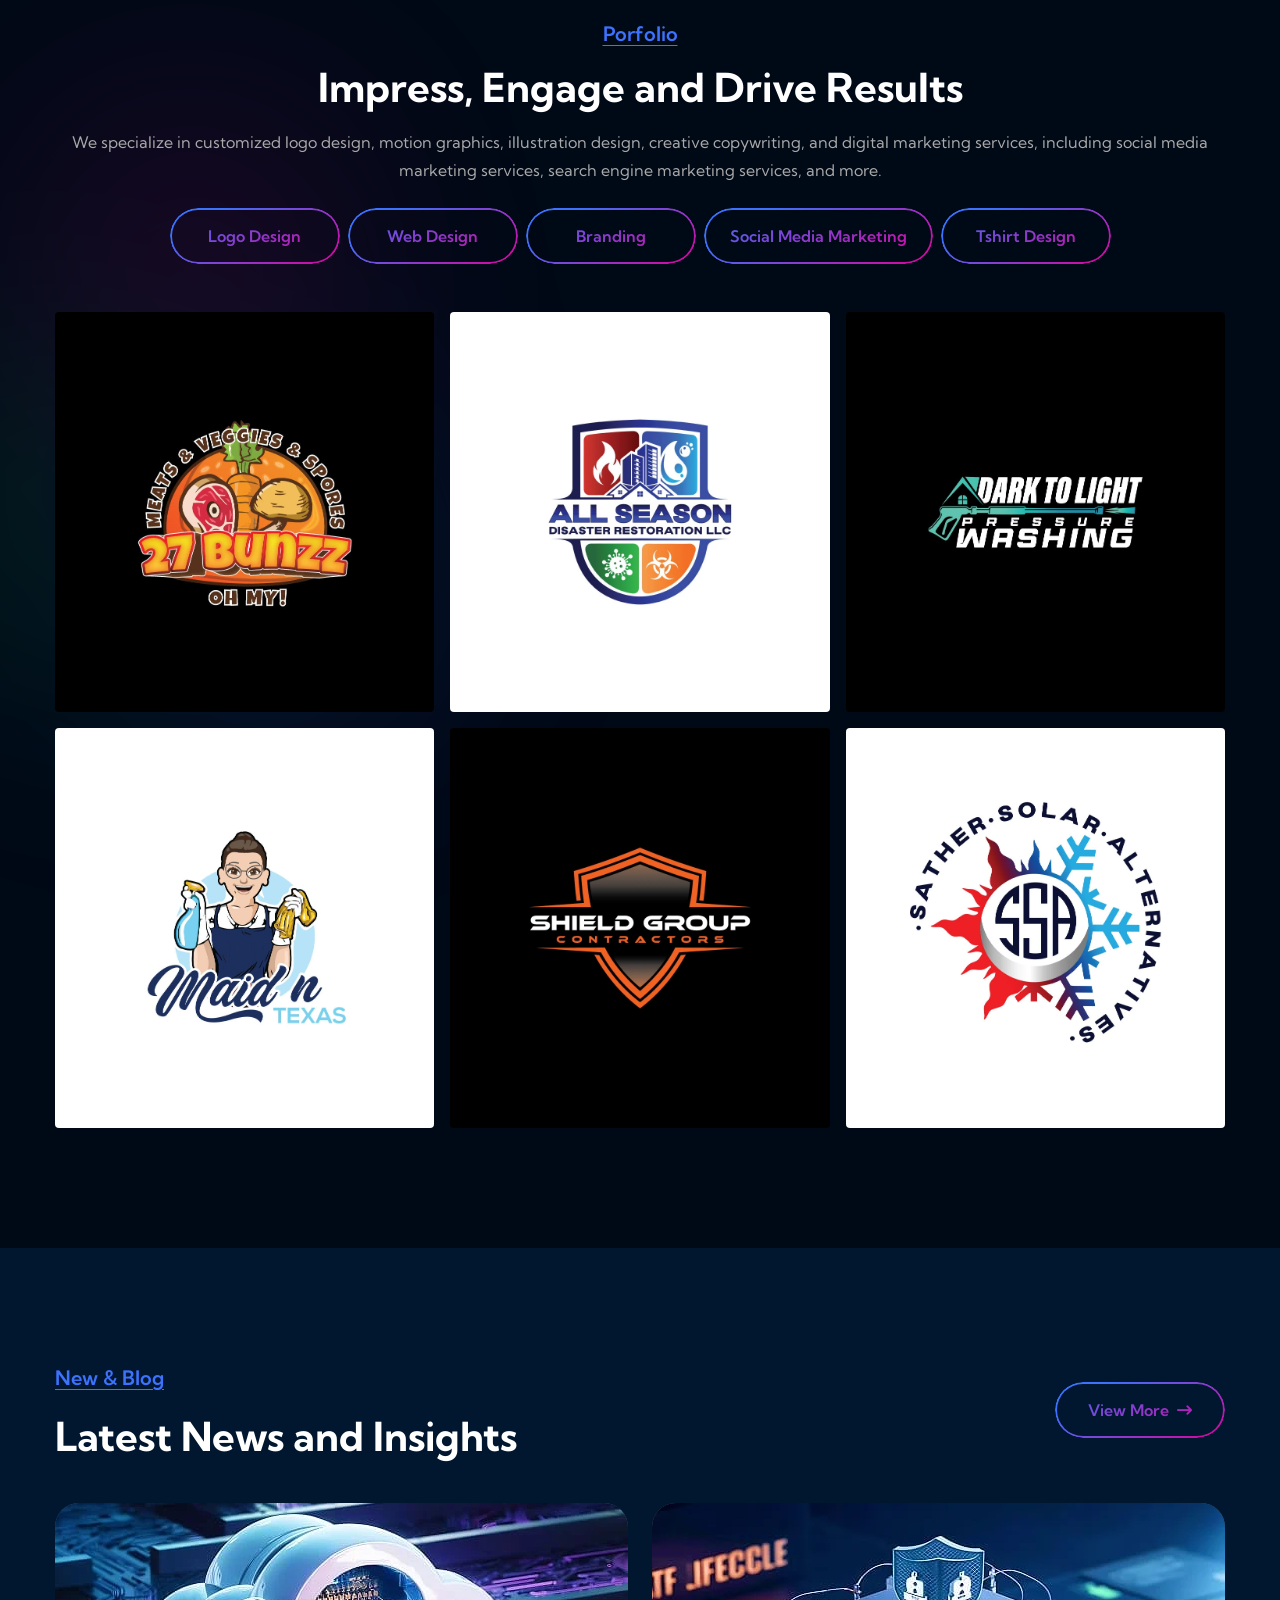
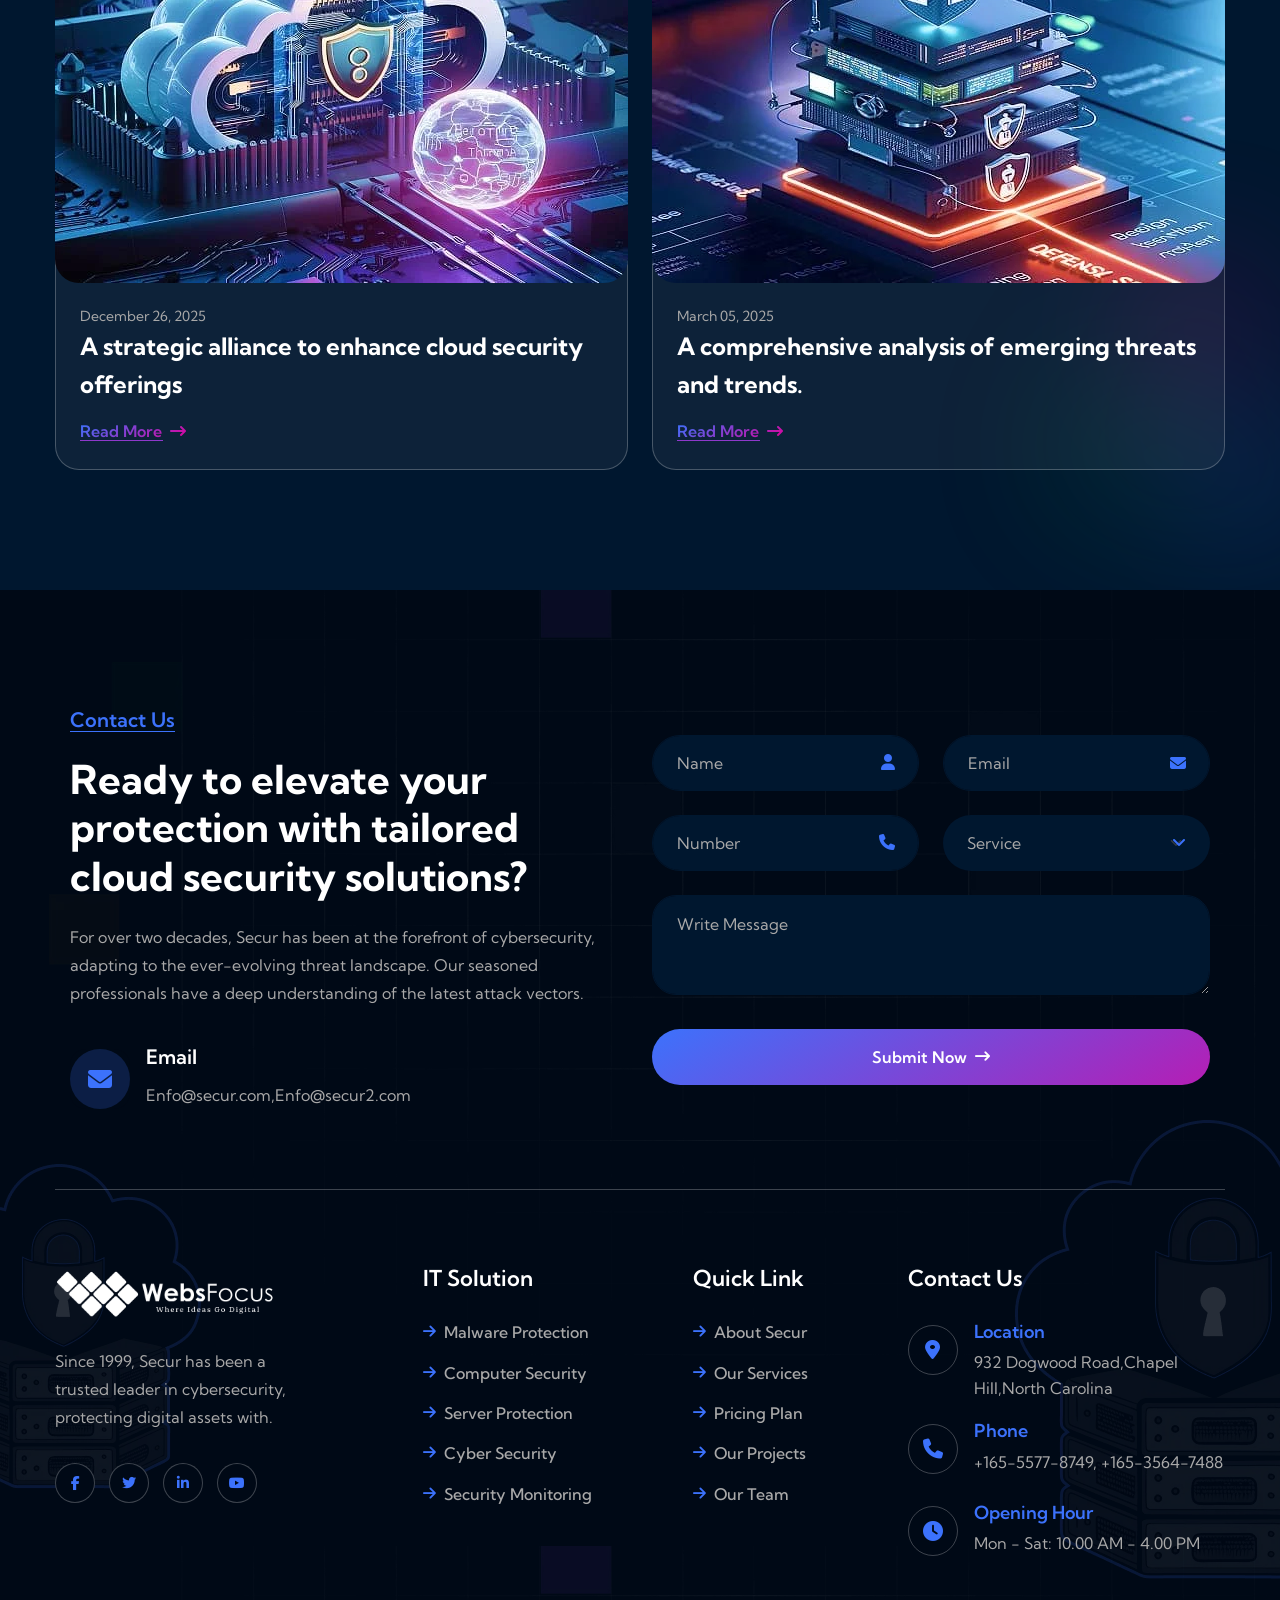
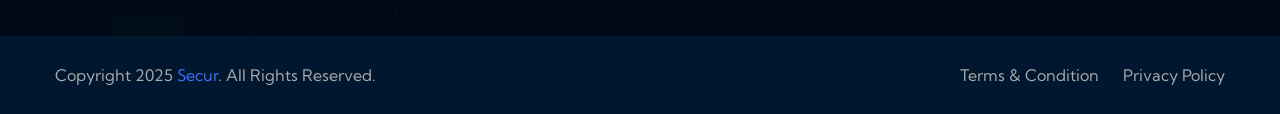
==== commit e3db87f1: "portfilio-completed" ====
--- a/index.html
+++ b/index.html
@@ -1597,204 +1597,178 @@
                     services, and more.</p>
             </div>
             <!-- Tabs -->
-            <ul class="nav nav-tabs d-flex gap-2 justify-content-center border-0 mb-5" id="myTab" role="tablist">
-                <li class="nav-item" role="presentation">
-                    <button class="ot-btn style-border active" id="tab1-tab" data-bs-toggle="tab" data-bs-target="#tab1"
-                        type="button" role="tab">Logo Design</button>
-                </li>
-                <li class="nav-item" role="presentation">
-                    <button class="ot-btn style-border" id="tab2-tab" data-bs-toggle="tab" data-bs-target="#tab2"
-                        type="button" role="tab">Web Design</button>
-                </li>
-                <li class="nav-item" role="presentation">
-                    <button class="ot-btn style-border" id="tab3-tab" data-bs-toggle="tab" data-bs-target="#tab3"
-                        type="button" role="tab">Branding</button>
-                </li>
-                <li class="nav-item" role="presentation">
-                    <button class="ot-btn style-border" id="tab4-tab" data-bs-toggle="tab" data-bs-target="#tab4"
-                        type="button" role="tab">Social Media Marketing</button>
-                </li>
-                <li class="nav-item" role="presentation">
-                    <button class="ot-btn style-border" id="tab5-tab" data-bs-toggle="tab" data-bs-target="#tab5"
-                        type="button" role="tab">Tshirt Design</button>
-                </li>
-            </ul>
-            <div class="tab-content mt-3">
-                <div class="tab-pane fade show active" id="tab1" role="tabpanel">
-                    <div class="row g-3">
-                        <div class="col-6 col-md-4"><a href="#img1"><img
-                                    src="./assets/img/portfolio/branding/mockup.webp"
-                                    class="img-fluid w-100 rounded"></a></div>
-                        <div class="col-6 col-md-4"><a href="#img2"><img
-                                    src="./assets/img/portfolio/branding/mockup1.webp"
-                                    class="img-fluid w-100 rounded"></a></div>
-                        <div class="col-6 col-md-4"><a href="#img3"><img
-                                    src="./assets/img/portfolio/branding/mockup2.webp"
-                                    class="img-fluid w-100 rounded"></a></div>
-                        <div class="col-6 col-md-4"><a href="#img4"><img
-                                    src="./assets/img/portfolio/branding/mockup4.webp"
-                                    class="img-fluid w-100 rounded"></a></div>
-                        <div class="col-6 col-md-4"><a href="#img1"><img
-                                    src="./assets/img/portfolio/branding/mockup.webp"
-                                    class="img-fluid w-100 rounded"></a></div>
-                        <div class="col-6 col-md-4"><a href="#img2"><img
-                                    src="./assets/img/portfolio/branding/mockup1.webp"
-                                    class="img-fluid w-100 rounded"></a></div>
-                    </div>
-                </div>
-                <div class="tab-pane fade" id="tab2" role="tabpanel">
-                    <div class="row g-3">
-                        <div class="col-6 col-md-4"><a href="#img3"><img
-                                    src="./assets/img/portfolio/branding/mockup2.webp"
-                                    class="img-fluid w-100 rounded"></a></div>
-                        <div class="col-6 col-md-4"><a href="#img4"><img
-                                    src="./assets/img/portfolio/branding/mockup4.webp"
-                                    class="img-fluid w-100 rounded"></a></div>
-                        <div class="col-6 col-md-4"><a href="#img1"><img
-                                    src="./assets/img/portfolio/branding/mockup.webp"
-                                    class="img-fluid w-100 rounded"></a></div>
-                        <div class="col-6 col-md-4"><a href="#img2"><img
-                                    src="./assets/img/portfolio/branding/mockup1.webp"
-                                    class="img-fluid w-100 rounded"></a></div>
-                        <div class="col-6 col-md-4"><a href="#img3"><img
-                                    src="./assets/img/portfolio/branding/mockup2.webp"
-                                    class="img-fluid w-100 rounded"></a></div>
-                        <div class="col-6 col-md-4"><a href="#img4"><img
-                                    src="./assets/img/portfolio/branding/mockup4.webp"
-                                    class="img-fluid w-100 rounded"></a></div>
-                    </div>
-                </div>
-                <div class="tab-pane fade" id="tab3" role="tabpanel">
-                    <div class="row g-3">
-                        <div class="col-6 col-md-4"><a href="#img1"><img
-                                    src="./assets/img/portfolio/branding/mockup.webp"
-                                    class="img-fluid w-100 rounded"></a></div>
-                        <div class="col-6 col-md-4"><a href="#img2"><img
-                                    src="./assets/img/portfolio/branding/mockup1.webp"
-                                    class="img-fluid w-100 rounded"></a></div>
-                        <div class="col-6 col-md-4"><a href="#img3"><img
-                                    src="./assets/img/portfolio/branding/mockup2.webp"
-                                    class="img-fluid w-100 rounded"></a></div>
-                        <div class="col-6 col-md-4"><a href="#img4"><img
-                                    src="./assets/img/portfolio/branding/mockup4.webp"
-                                    class="img-fluid w-100 rounded"></a></div>
-                        <div class="col-6 col-md-4"><a href="#img1"><img
-                                    src="./assets/img/portfolio/branding/mockup.webp"
-                                    class="img-fluid w-100 rounded"></a></div>
-                        <div class="col-6 col-md-4"><a href="#img2"><img
-                                    src="./assets/img/portfolio/branding/mockup1.webp"
-                                    class="img-fluid w-100 rounded"></a></div>
-                    </div>
-                </div>
-                <div class="tab-pane fade" id="tab4" role="tabpanel">
-                    <div class="row g-3">
-                        <div class="col-6 col-md-4"><a href="#img3"><img
-                                    src="./assets/img/portfolio/branding/mockup2.webp"
-                                    class="img-fluid w-100 rounded"></a></div>
-                        <div class="col-6 col-md-4"><a href="#img4"><img
-                                    src="./assets/img/portfolio/branding/mockup4.webp"
-                                    class="img-fluid w-100 rounded"></a></div>
-                        <div class="col-6 col-md-4"><a href="#img1"><img
-                                    src="./assets/img/portfolio/branding/mockup.webp"
-                                    class="img-fluid w-100 rounded"></a></div>
-                        <div class="col-6 col-md-4"><a href="#img2"><img
-                                    src="./assets/img/portfolio/branding/mockup1.webp"
-                                    class="img-fluid w-100 rounded"></a></div>
-                        <div class="col-6 col-md-4"><a href="#img3"><img
-                                    src="./assets/img/portfolio/branding/mockup2.webp"
-                                    class="img-fluid w-100 rounded"></a></div>
-                        <div class="col-6 col-md-4"><a href="#img4"><img
-                                    src="./assets/img/portfolio/branding/mockup4.webp"
-                                    class="img-fluid w-100 rounded"></a></div>
-                    </div>
-                </div>
-                <div class="tab-pane fade" id="tab5" role="tabpanel">
-                    <div class="row g-3">
-                        <div class="col-6 col-md-4"><a href="#img1"><img
-                                    src="./assets/img/portfolio/branding/mockup.webp"
-                                    class="img-fluid w-100 rounded"></a></div>
-                        <div class="col-6 col-md-4"><a href="#img2"><img
-                                    src="./assets/img/portfolio/branding/mockup1.webp"
-                                    class="img-fluid w-100 rounded"></a></div>
-                        <div class="col-6 col-md-4"><a href="#img3"><img
-                                    src="./assets/img/portfolio/branding/mockup2.webp"
-                                    class="img-fluid w-100 rounded"></a></div>
-                        <div class="col-6 col-md-4"><a href="#img4"><img
-                                    src="./assets/img/portfolio/branding/mockup4.webp"
-                                    class="img-fluid w-100 rounded"></a></div>
-                        <div class="col-6 col-md-4"><a href="#img1"><img
-                                    src="./assets/img/portfolio/branding/mockup.webp"
-                                    class="img-fluid w-100 rounded"></a></div>
-                        <div class="col-6 col-md-4"><a href="#img2"><img
-                                    src="./assets/img/portfolio/branding/mockup1.webp"
-                                    class="img-fluid w-100 rounded"></a></div>
-                    </div>
-                </div>
-            </div>
-            <style>
-                .lightbox {
-                    position: fixed;
-                    inset: 0;
-                    background: rgba(0, 0, 0, 0.85);
-                    display: none;
-                    justify-content: center;
-                    align-items: center;
-                    z-index: 9999
-                }
-
-                .lightbox:target {
-                    display: flex
-                }
-
-                .lightbox img {
-                    max-width: 90%;
-                    max-height: 80%;
-                    border-radius: 8px
-                }
-
-                .lightbox-nav {
-                    position: absolute;
-                    top: 50%;
-                    width: fit-content;
-                    display: flex;
-                    justify-content: space-between;
-                    transform: translateY(-50%);
-                    font-size: 24px;
-                    z-index: 9999
-                }
-
-                .prev-arrow {
-                    left: 10px
-                }
-
-                .lightbox-nav a {
-                    color: white;
-                    font-size: 2rem;
-                    text-decoration: none;
-                    padding: 0 1rem
-                }
-
-                .lightbox-close {
-                    position: absolute;
-                    top: clamp(12px,12vw,120px);
-                    right: 12px;
-                    color: white;
-                    font-size: 2rem;
-                    text-decoration: none
-                }
-            </style>
-            <div class="lightbox" id="img1"><a href="#img4" class="lightbox-nav prev-arrow">&#10094;</a><a href="#img2"
-                    class="lightbox-nav next-arrow" style="right:1rem;">&#10095;</a><a href="#"
-                    class="lightbox-close">&times;</a><img src="./assets/img/portfolio/branding/mockup.webp"></div>
-            <div class="lightbox" id="img2"><a href="#img1" class="lightbox-nav prev-arrow">&#10094;</a><a href="#img3"
-                    class="lightbox-nav next-arrow" style="right:1rem;">&#10095;</a><a href="#"
-                    class="lightbox-close">&times;</a><img src="./assets/img/portfolio/branding/mockup1.webp"></div>
-            <div class="lightbox" id="img3"><a href="#img2" class="lightbox-nav prev-arrow">&#10094;</a><a href="#img4"
-                    class="lightbox-nav next-arrow" style="right:1rem;">&#10095;</a><a href="#"
-                    class="lightbox-close">&times;</a><img src="./assets/img/portfolio/branding/mockup2.webp"></div>
-            <div class="lightbox" id="img4"><a href="#img3" class="lightbox-nav prev-arrow">&#10094;</a><a href="#img1"
-                    class="lightbox-nav next-arrow" style="right:1rem;">&#10095;</a><a href="#"
-                    class="lightbox-close">&times;</a><img src="./assets/img/portfolio/branding/mockup4.webp"></div>
+<ul class="nav nav-tabs d-flex gap-2 justify-content-center border-0 mb-5" id="myTab" role="tablist">
+    <li class="nav-item" role="presentation">
+        <button class="ot-btn style-border active" id="tab1-tab" data-bs-toggle="tab" data-bs-target="#tab1" type="button" role="tab">Logo Design</button>
+    </li>
+    <li class="nav-item" role="presentation">
+        <button class="ot-btn style-border" id="tab2-tab" data-bs-toggle="tab" data-bs-target="#tab2" type="button" role="tab">Web Design</button>
+    </li>
+    <li class="nav-item" role="presentation">
+        <button class="ot-btn style-border" id="tab3-tab" data-bs-toggle="tab" data-bs-target="#tab3" type="button" role="tab">Branding</button>
+    </li>
+    <li class="nav-item" role="presentation">
+        <button class="ot-btn style-border" id="tab4-tab" data-bs-toggle="tab" data-bs-target="#tab4" type="button" role="tab">Social Media Marketing</button>
+    </li>
+    <li class="nav-item" role="presentation">
+        <button class="ot-btn style-border" id="tab5-tab" data-bs-toggle="tab" data-bs-target="#tab5" type="button" role="tab">Tshirt Design</button>
+    </li>
+</ul>
+
+<div class="tab-content mt-3">
+    <!-- Logo Design -->
+    <div class="tab-pane fade show active" id="tab1" role="tabpanel">
+        <div class="row g-3">
+            <div class="col-lg-4 col-md-6"><a href="#img1"><img src="./assets/img/portfolio/logo-design/1212.webp" class="img-fluid w-100 rounded"></a></div>
+            <div class="col-lg-4 col-md-6"><a href="#img2"><img src="./assets/img/portfolio/logo-design/ALL-SEASON1.webp" class="img-fluid w-100 rounded"></a></div>
+            <div class="col-lg-4 col-md-6"><a href="#img3"><img src="./assets/img/portfolio/logo-design/Dark-to-Light-Pressure-Washing1.webp" class="img-fluid w-100 rounded"></a></div>
+            <div class="col-lg-4 col-md-6"><a href="#img4"><img src="./assets/img/portfolio/logo-design/MAID-N-TEXAS1.webp" class="img-fluid w-100 rounded"></a></div>
+            <div class="col-lg-4 col-md-6"><a href="#img5"><img src="./assets/img/portfolio/logo-design/SHIELD-GROUP1.webp" class="img-fluid w-100 rounded"></a></div>
+            <div class="col-lg-4 col-md-6"><a href="#img6"><img src="./assets/img/portfolio/logo-design/SHIELD-GROUP2.webp" class="img-fluid w-100 rounded"></a></div>
+        </div>
+    </div>
+
+    <!-- Web Design -->
+    <div class="tab-pane fade" id="tab2" role="tabpanel">
+        <div class="row g-3">
+            <div class="col-lg-4 col-md-6"><a href="#img7"><img src="./assets/img/portfolio/web-design/screencapture-rkscleaningservice-net-2024-08-28-00_38_39-scaled.webp" class="img-fluid w-100 rounded"></a></div>
+            <div class="col-lg-4 col-md-6"><a href="#img8"><img src="./assets/img/portfolio/web-design/screencapture-sebaotgeneralcontractors-2024-08-28-00_42_45-scaled.webp" class="img-fluid w-100 rounded"></a></div>
+            <div class="col-lg-4 col-md-6"><a href="#img9"><img src="./assets/img/portfolio/web-design/screencapture-silvaplumbingandheating-2024-08-28-00_46_48-scaled.webp" class="img-fluid w-100 rounded"></a></div>
+            <div class="col-lg-4 col-md-6"><a href="#img10"><img src="./assets/img/portfolio/web-design/screencapture-specializedrepairservices-2024-08-28-00_44_16-scaled.webp" class="img-fluid w-100 rounded"></a></div>
+            <div class="col-lg-4 col-md-6"><a href="#img11"><img src="./assets/img/portfolio/web-design/screencapture-testleadnyc-2024-08-28-00_49_08-scaled.webp" class="img-fluid w-100 rounded"></a></div>
+            <div class="col-lg-4 col-md-6"><a href="#img12"><img src="./assets/img/portfolio/web-design/screencapture-thorsplumbingsolutions-2024-08-28-00_46_24-scaled.webp" class="img-fluid w-100 rounded"></a></div>
+        </div>
+    </div>
+
+    <!-- Branding -->
+    <div class="tab-pane fade" id="tab3" role="tabpanel">
+        <div class="row g-3">
+            <div class="col-lg-4 col-md-6"><a href="#img13"><img src="./assets/img/portfolio/branding/m017t0045_march_0722_view011-Recovered.webp" class="img-fluid w-100 rounded"></a></div>
+            <div class="col-lg-4 col-md-6"><a href="#img14"><img src="./assets/img/portfolio/branding/mockup.webp" class="img-fluid w-100 rounded"></a></div>
+            <div class="col-lg-4 col-md-6"><a href="#img15"><img src="./assets/img/portfolio/branding/mockup1.webp" class="img-fluid w-100 rounded"></a></div>
+            <div class="col-lg-4 col-md-6"><a href="#img16"><img src="./assets/img/portfolio/branding/mockup2.webp" class="img-fluid w-100 rounded"></a></div>
+            <div class="col-lg-4 col-md-6"><a href="#img17"><img src="./assets/img/portfolio/branding/mockup4.webp" class="img-fluid w-100 rounded"></a></div>
+            <div class="col-lg-4 col-md-6"><a href="#img18"><img src="./assets/img/portfolio/branding/mockup7.webp" class="img-fluid w-100 rounded"></a></div>
+        </div>
+    </div>
+
+    <!-- Social Media Marketing -->
+    <div class="tab-pane fade" id="tab4" role="tabpanel">
+        <div class="row g-3">
+            <div class="col-lg-4 col-md-6"><a href="#img19"><img src="./assets/img/portfolio/social-media-marketing/austin-floor-1-scaled.webp" class="img-fluid w-100 rounded"></a></div>
+            <div class="col-lg-4 col-md-6"><a href="#img20"><img src="./assets/img/portfolio/social-media-marketing/BKs-scaled.webp" class="img-fluid w-100 rounded"></a></div>
+            <div class="col-lg-4 col-md-6"><a href="#img21"><img src="./assets/img/portfolio/social-media-marketing/city-windows.webp" class="img-fluid w-100 rounded"></a></div>
+            <div class="col-lg-4 col-md-6"><a href="#img22"><img src="./assets/img/portfolio/social-media-marketing/hydroseeding-1-scaled.webp" class="img-fluid w-100 rounded"></a></div>
+            <div class="col-lg-4 col-md-6"><a href="#img23"><img src="./assets/img/portfolio/social-media-marketing/midwest.webp" class="img-fluid w-100 rounded"></a></div>
+            <div class="col-lg-4 col-md-6"><a href="#img24"><img src="./assets/img/portfolio/social-media-marketing/mt-cleaning-scaled.webp" class="img-fluid w-100 rounded"></a></div>
+        </div>
+    </div>
+
+    <!-- Tshirt Design -->
+    <div class="tab-pane fade" id="tab5" role="tabpanel">
+        <div class="row g-3">
+            <div class="col-6 col-md-4"><a href="#img25"><img src="./assets/img/portfolio/t-shirt-design/Acosta-Construction.webp" class="img-fluid w-100 rounded"></a></div>
+            <div class="col-6 col-md-4"><a href="#img26"><img src="./assets/img/portfolio/t-shirt-design/atlanta-decking-6580bcbae07dc.webp" class="img-fluid w-100 rounded"></a></div>
+            <div class="col-6 col-md-4"><a href="#img27"><img src="./assets/img/portfolio/t-shirt-design/barrera-construction-llc-3-6580bcbe47093.webp" class="img-fluid w-100 rounded"></a></div>
+            <div class="col-6 col-md-4"><a href="#img28"><img src="./assets/img/portfolio/t-shirt-design/barrera-construction-llc-6580bcbf86087.webp" class="img-fluid w-100 rounded"></a></div>
+            <div class="col-6 col-md-4"><a href="#img29"><img src="./assets/img/portfolio/t-shirt-design/barrera-hats-6580bcc0cf328.webp" class="img-fluid w-100 rounded"></a></div>
+            <div class="col-6 col-md-4"><a href="#img30"><img src="./assets/img/portfolio/t-shirt-design/Thunder-WiFi_30_11zon.webp" class="img-fluid w-100 rounded"></a></div>
+        </div>
+    </div>
+</div>
+
+<style>
+    .lightbox {
+        position: fixed;
+        inset: 0;
+        background: rgba(0, 0, 0, 0.85);
+        display: none;
+        justify-content: center;
+        align-items: center;
+        z-index: 9999;
+    }
+
+    .lightbox:target {
+        display: flex;
+    }
+
+    .lightbox img {
+        max-width: 90%;
+        max-height: 80%;
+        border-radius: 8px;
+    }
+
+    .lightbox-nav {
+        position: absolute;
+        top: 50%;
+        width: fit-content;
+        display: flex;
+        justify-content: space-between;
+        transform: translateY(-50%);
+        font-size: 24px;
+        z-index: 9999;
+    }
+
+    .prev-arrow {
+        left: 10px;
+    }
+
+    .next-arrow {
+        right: 10px;
+    }
+
+    .lightbox-nav a {
+        color: white;
+        font-size: 2rem;
+        text-decoration: none;
+        padding: 0 1rem;
+    }
+
+    .lightbox-close {
+        position: absolute;
+        top: clamp(12px, 12vw, 120px);
+        right: 12px;
+        color: white;
+        font-size: 2rem;
+        text-decoration: none;
+    }
+</style>
+
+<!-- Lightbox Items (1 to 30) -->
+<div class="lightbox" id="img1"><a href="#img30" class="lightbox-nav prev-arrow">&#10094;</a><a href="#img2" class="lightbox-nav next-arrow">&#10095;</a><a href="#" class="lightbox-close">&times;</a><img src="./assets/img/portfolio/logo-design/1212.webp"></div>
+<div class="lightbox" id="img2"><a href="#img1" class="lightbox-nav prev-arrow">&#10094;</a><a href="#img3" class="lightbox-nav next-arrow">&#10095;</a><a href="#" class="lightbox-close">&times;</a><img src="./assets/img/portfolio/logo-design/ALL-SEASON1.webp"></div>
+<div class="lightbox" id="img3"><a href="#img2" class="lightbox-nav prev-arrow">&#10094;</a><a href="#img4" class="lightbox-nav next-arrow">&#10095;</a><a href="#" class="lightbox-close">&times;</a><img src="./assets/img/portfolio/logo-design/Dark-to-Light-Pressure-Washing1.webp"></div>
+<div class="lightbox" id="img4"><a href="#img3" class="lightbox-nav prev-arrow">&#10094;</a><a href="#img5" class="lightbox-nav next-arrow">&#10095;</a><a href="#" class="lightbox-close">&times;</a><img src="./assets/img/portfolio/logo-design/MAID-N-TEXAS1.webp"></div>
+<div class="lightbox" id="img5"><a href="#img4" class="lightbox-nav prev-arrow">&#10094;</a><a href="#img6" class="lightbox-nav next-arrow">&#10095;</a><a href="#" class="lightbox-close">&times;</a><img src="./assets/img/portfolio/logo-design/SHIELD-GROUP1.webp"></div>
+<div class="lightbox" id="img6"><a href="#img5" class="lightbox-nav prev-arrow">&#10094;</a><a href="#img7" class="lightbox-nav next-arrow">&#10095;</a><a href="#" class="lightbox-close">&times;</a><img src="./assets/img/portfolio/logo-design/SHIELD-GROUP2.webp"></div>
+
+<div class="lightbox" id="img7"><a href="#img6" class="lightbox-nav prev-arrow">&#10094;</a><a href="#img8" class="lightbox-nav next-arrow">&#10095;</a><a href="#" class="lightbox-close">&times;</a><img src="./assets/img/portfolio/web-design/screencapture-rkscleaningservice-net-2024-08-28-00_38_39-scaled.webp"></div>
+<div class="lightbox" id="img8"><a href="#img7" class="lightbox-nav prev-arrow">&#10094;</a><a href="#img9" class="lightbox-nav next-arrow">&#10095;</a><a href="#" class="lightbox-close">&times;</a><img src="./assets/img/portfolio/web-design/screencapture-sebaotgeneralcontractors-2024-08-28-00_42_45-scaled.webp"></div>
+<div class="lightbox" id="img9"><a href="#img8" class="lightbox-nav prev-arrow">&#10094;</a><a href="#img10" class="lightbox-nav next-arrow">&#10095;</a><a href="#" class="lightbox-close">&times;</a><img src="./assets/img/portfolio/web-design/screencapture-silvaplumbingandheating-2024-08-28-00_46_48-scaled.webp"></div>
+<div class="lightbox" id="img10"><a href="#img9" class="lightbox-nav prev-arrow">&#10094;</a><a href="#img11" class="lightbox-nav next-arrow">&#10095;</a><a href="#" class="lightbox-close">&times;</a><img src="./assets/img/portfolio/web-design/screencapture-specializedrepairservices-2024-08-28-00_44_16-scaled.webp"></div>
+<div class="lightbox" id="img11"><a href="#img10" class="lightbox-nav prev-arrow">&#10094;</a><a href="#img12" class="lightbox-nav next-arrow">&#10095;</a><a href="#" class="lightbox-close">&times;</a><img src="./assets/img/portfolio/web-design/screencapture-testleadnyc-2024-08-28-00_49_08-scaled.webp"></div>
+<div class="lightbox" id="img12"><a href="#img11" class="lightbox-nav prev-arrow">&#10094;</a><a href="#img13" class="lightbox-nav next-arrow">&#10095;</a><a href="#" class="lightbox-close">&times;</a><img src="./assets/img/portfolio/web-design/screencapture-thorsplumbingsolutions-2024-08-28-00_46_24-scaled.webp"></div>
+
+<div class="lightbox" id="img13"><a href="#img12" class="lightbox-nav prev-arrow">&#10094;</a><a href="#img14" class="lightbox-nav next-arrow">&#10095;</a><a href="#" class="lightbox-close">&times;</a><img src="./assets/img/portfolio/branding/m017t0045_march_0722_view011-Recovered.webp"></div>
+<div class="lightbox" id="img14"><a href="#img13" class="lightbox-nav prev-arrow">&#10094;</a><a href="#img15" class="lightbox-nav next-arrow">&#10095;</a><a href="#" class="lightbox-close">&times;</a><img src="./assets/img/portfolio/branding/mockup.webp"></div>
+<div class="lightbox" id="img15"><a href="#img14" class="lightbox-nav prev-arrow">&#10094;</a><a href="#img16" class="lightbox-nav next-arrow">&#10095;</a><a href="#" class="lightbox-close">&times;</a><img src="./assets/img/portfolio/branding/mockup1.webp"></div>
+<div class="lightbox" id="img16"><a href="#img15" class="lightbox-nav prev-arrow">&#10094;</a><a href="#img17" class="lightbox-nav next-arrow">&#10095;</a><a href="#" class="lightbox-close">&times;</a><img src="./assets/img/portfolio/branding/mockup2.webp"></div>
+<div class="lightbox" id="img17"><a href="#img16" class="lightbox-nav prev-arrow">&#10094;</a><a href="#img18" class="lightbox-nav next-arrow">&#10095;</a><a href="#" class="lightbox-close">&times;</a><img src="./assets/img/portfolio/branding/mockup4.webp"></div>
+<div class="lightbox" id="img18"><a href="#img17" class="lightbox-nav prev-arrow">&#10094;</a><a href="#img19" class="lightbox-nav next-arrow">&#10095;</a><a href="#" class="lightbox-close">&times;</a><img src="./assets/img/portfolio/branding/mockup7.webp"></div>
+
+<div class="lightbox" id="img19"><a href="#img18" class="lightbox-nav prev-arrow">&#10094;</a><a href="#img20" class="lightbox-nav next-arrow">&#10095;</a><a href="#" class="lightbox-close">&times;</a><img src="./assets/img/portfolio/social-media-marketing/austin-floor-1-scaled.webp"></div>
+<div class="lightbox" id="img20"><a href="#img19" class="lightbox-nav prev-arrow">&#10094;</a><a href="#img21" class="lightbox-nav next-arrow">&#10095;</a><a href="#" class="lightbox-close">&times;</a><img src="./assets/img/portfolio/social-media-marketing/BKs-scaled.webp"></div>
+<div class="lightbox" id="img21"><a href="#img20" class="lightbox-nav prev-arrow">&#10094;</a><a href="#img22" class="lightbox-nav next-arrow">&#10095;</a><a href="#" class="lightbox-close">&times;</a><img src="./assets/img/portfolio/social-media-marketing/city-windows.webp"></div>
+<div class="lightbox" id="img22"><a href="#img21" class="lightbox-nav prev-arrow">&#10094;</a><a href="#img23" class="lightbox-nav next-arrow">&#10095;</a><a href="#" class="lightbox-close">&times;</a><img src="./assets/img/portfolio/social-media-marketing/hydroseeding-1-scaled.webp"></div>
+<div class="lightbox" id="img23"><a href="#img22" class="lightbox-nav prev-arrow">&#10094;</a><a href="#img24" class="lightbox-nav next-arrow">&#10095;</a><a href="#" class="lightbox-close">&times;</a><img src="./assets/img/portfolio/social-media-marketing/midwest.webp"></div>
+<div class="lightbox" id="img24"><a href="#img23" class="lightbox-nav prev-arrow">&#10094;</a><a href="#img25" class="lightbox-nav next-arrow">&#10095;</a><a href="#" class="lightbox-close">&times;</a><img src="./assets/img/portfolio/social-media-marketing/mt-cleaning-scaled.webp"></div>
+
+<div class="lightbox" id="img25"><a href="#img24" class="lightbox-nav prev-arrow">&#10094;</a><a href="#img26" class="lightbox-nav next-arrow">&#10095;</a><a href="#" class="lightbox-close">&times;</a><img src="./assets/img/portfolio/t-shirt-design/Acosta-Construction.webp"></div>
+<div class="lightbox" id="img26"><a href="#img25" class="lightbox-nav prev-arrow">&#10094;</a><a href="#img27" class="lightbox-nav next-arrow">&#10095;</a><a href="#" class="lightbox-close">&times;</a><img src="./assets/img/portfolio/t-shirt-design/atlanta-decking-6580bcbae07dc.webp"></div>
+<div class="lightbox" id="img27"><a href="#img26" class="lightbox-nav prev-arrow">&#10094;</a><a href="#img28" class="lightbox-nav next-arrow">&#10095;</a><a href="#" class="lightbox-close">&times;</a><img src="./assets/img/portfolio/t-shirt-design/barrera-construction-llc-3-6580bcbe47093.webp"></div>
+<div class="lightbox" id="img28"><a href="#img27" class="lightbox-nav prev-arrow">&#10094;</a><a href="#img29" class="lightbox-nav next-arrow">&#10095;</a><a href="#" class="lightbox-close">&times;</a><img src="./assets/img/portfolio/t-shirt-design/barrera-construction-llc-6580bcbf86087.webp"></div>
+<div class="lightbox" id="img29"><a href="#img28" class="lightbox-nav prev-arrow">&#10094;</a><a href="#img30" class="lightbox-nav next-arrow">&#10095;</a><a href="#" class="lightbox-close">&times;</a><img src="./assets/img/portfolio/t-shirt-design/barrera-hats-6580bcc0cf328.webp"></div>
+<div class="lightbox" id="img30"><a href="#img29" class="lightbox-nav prev-arrow">&#10094;</a><a href="#img1" class="lightbox-nav next-arrow">&#10095;</a><a href="#" class="lightbox-close">&times;</a><img src="./assets/img/portfolio/t-shirt-design/Thunder-WiFi_30_11zon.webp"></div>
     </section>
     <section class="space bg-smoke overflow-hidden">
         <div class="shape-mockup bg-gradient-shape1 blog-bg-gradient1" data-bottom="20%" data-top="auto" data-right="0"
